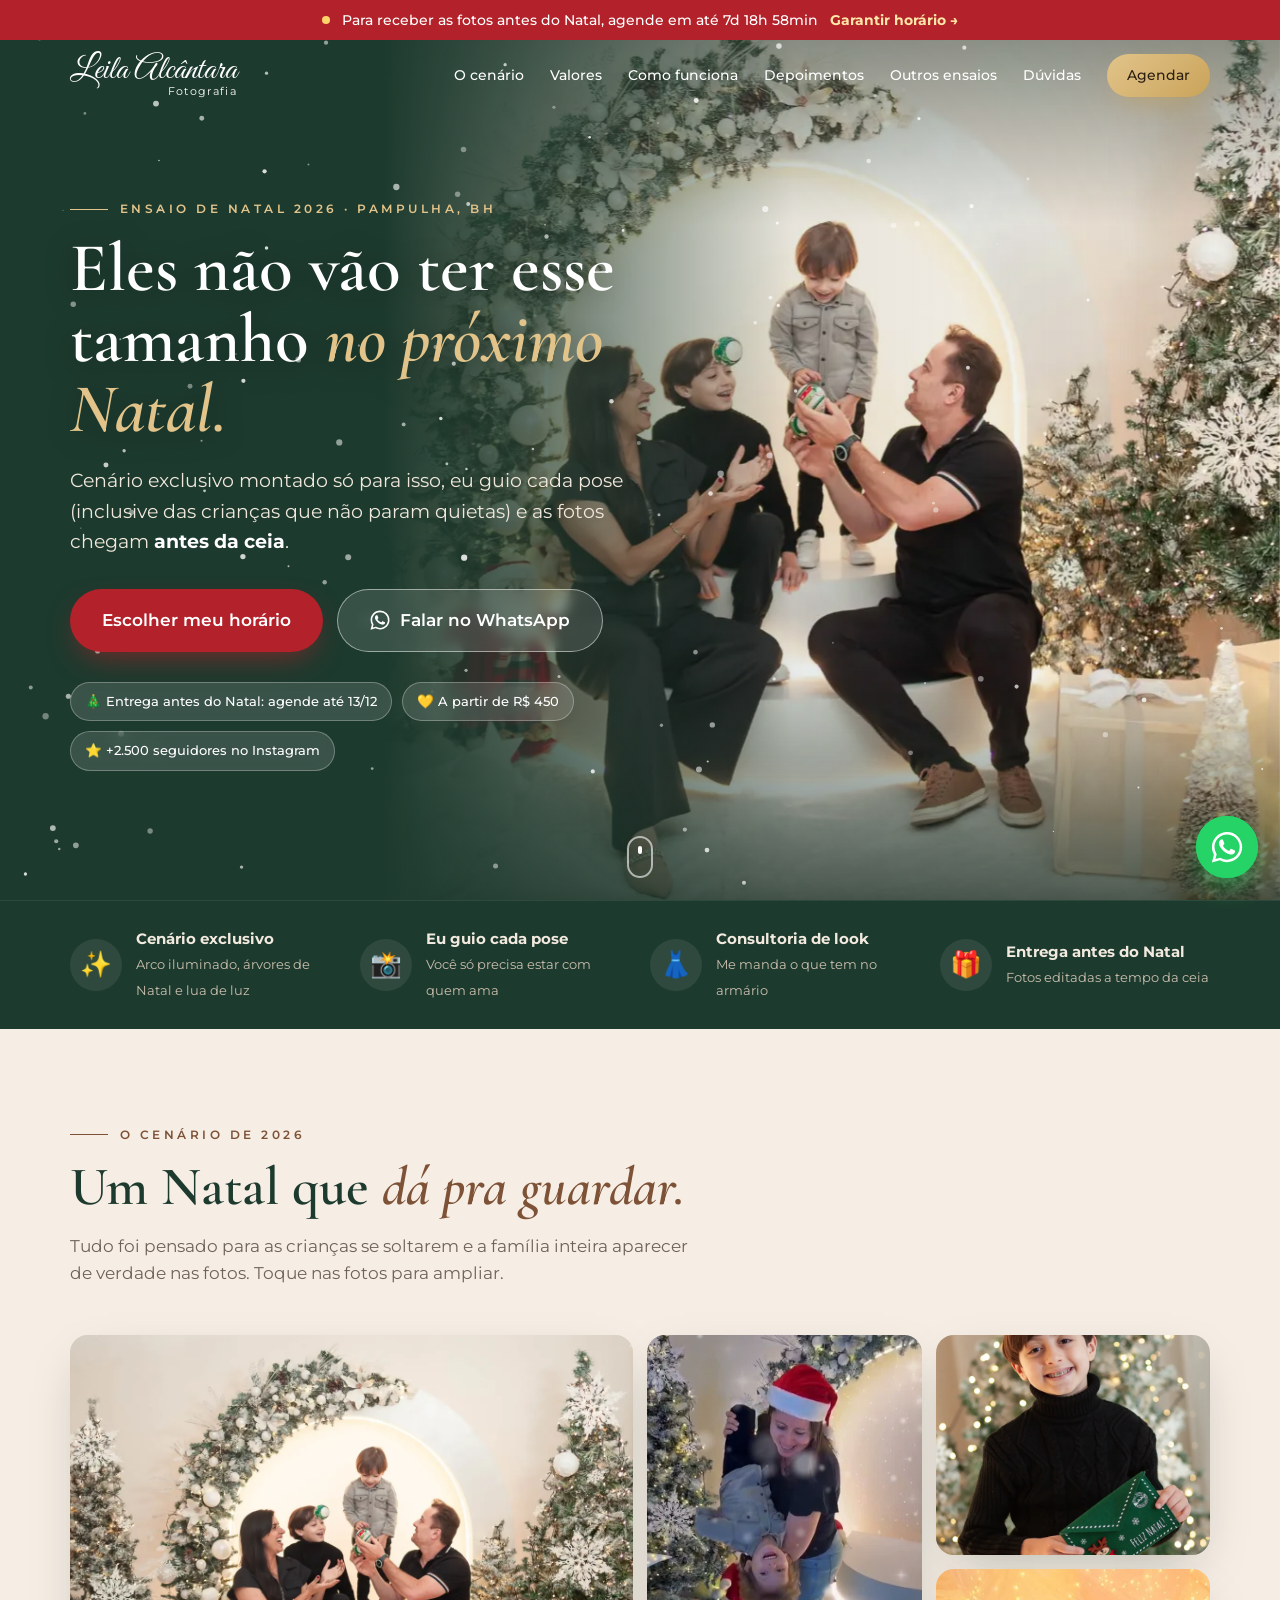
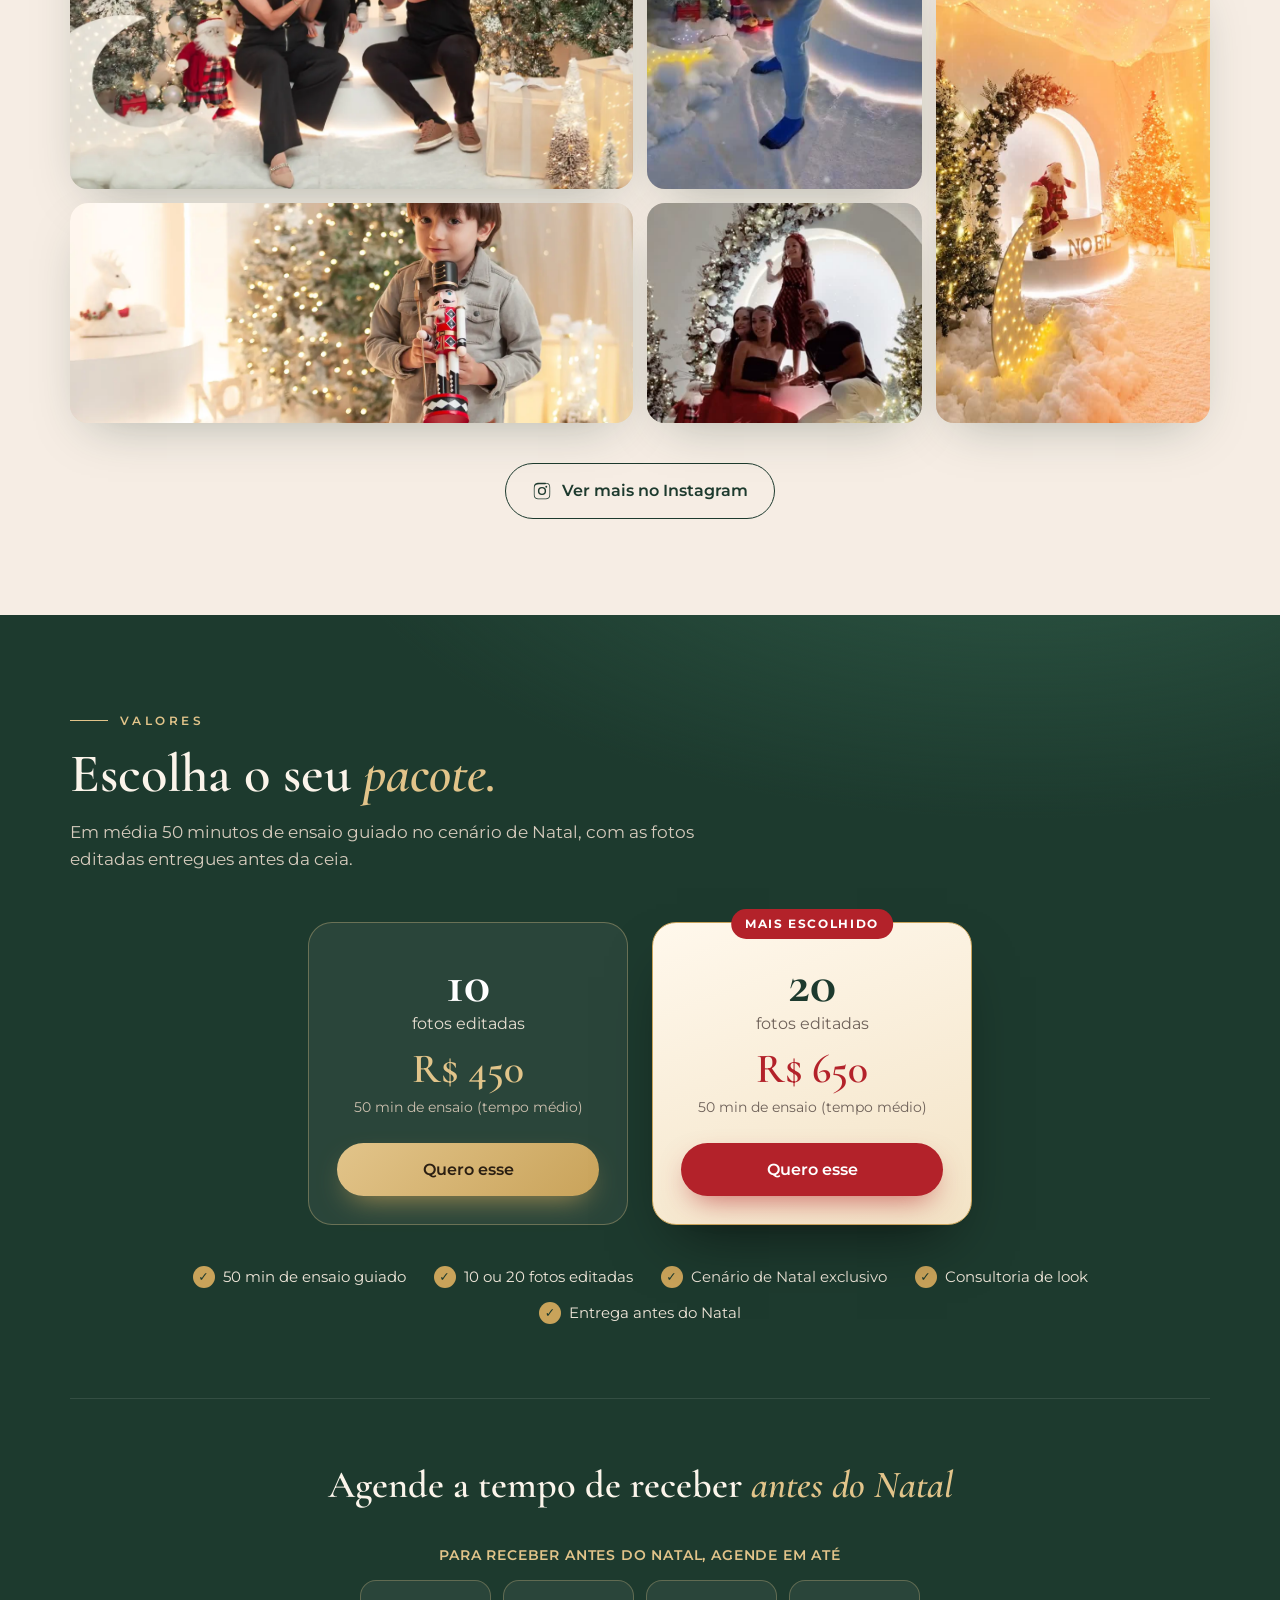
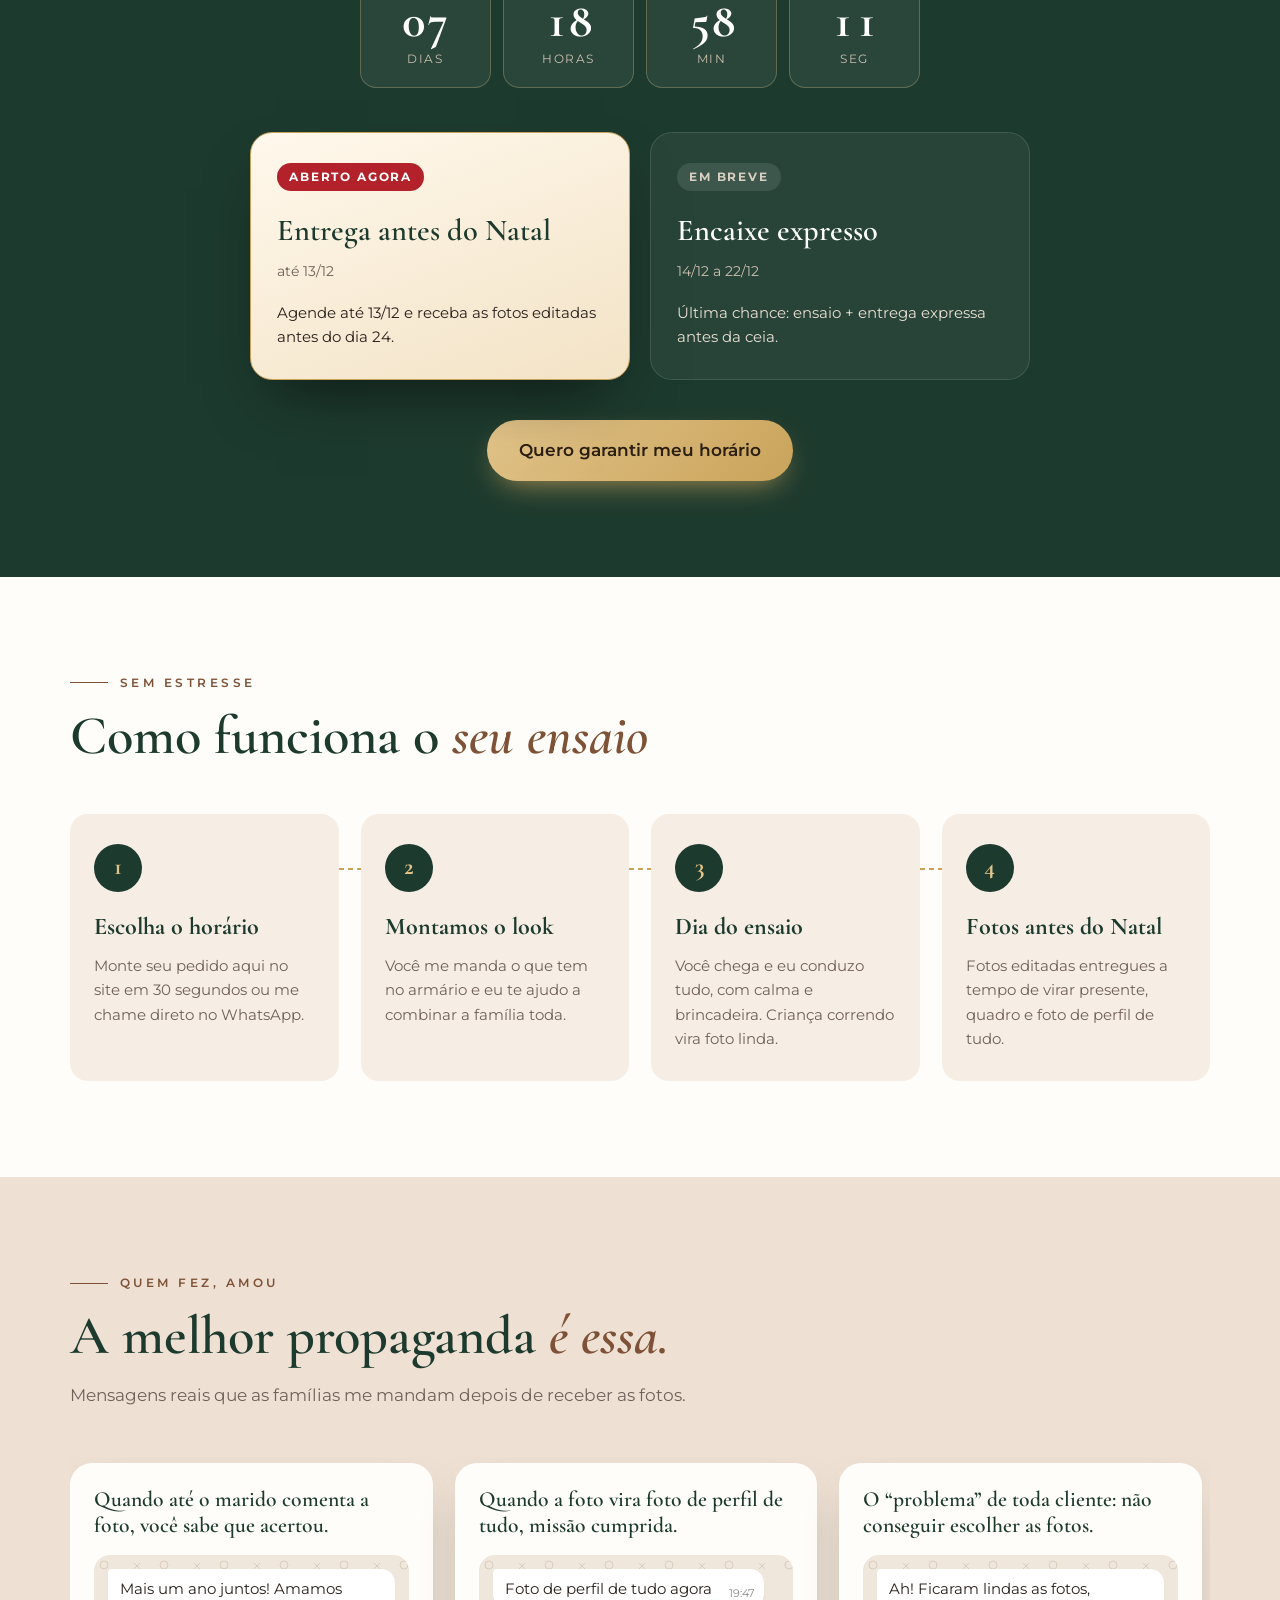
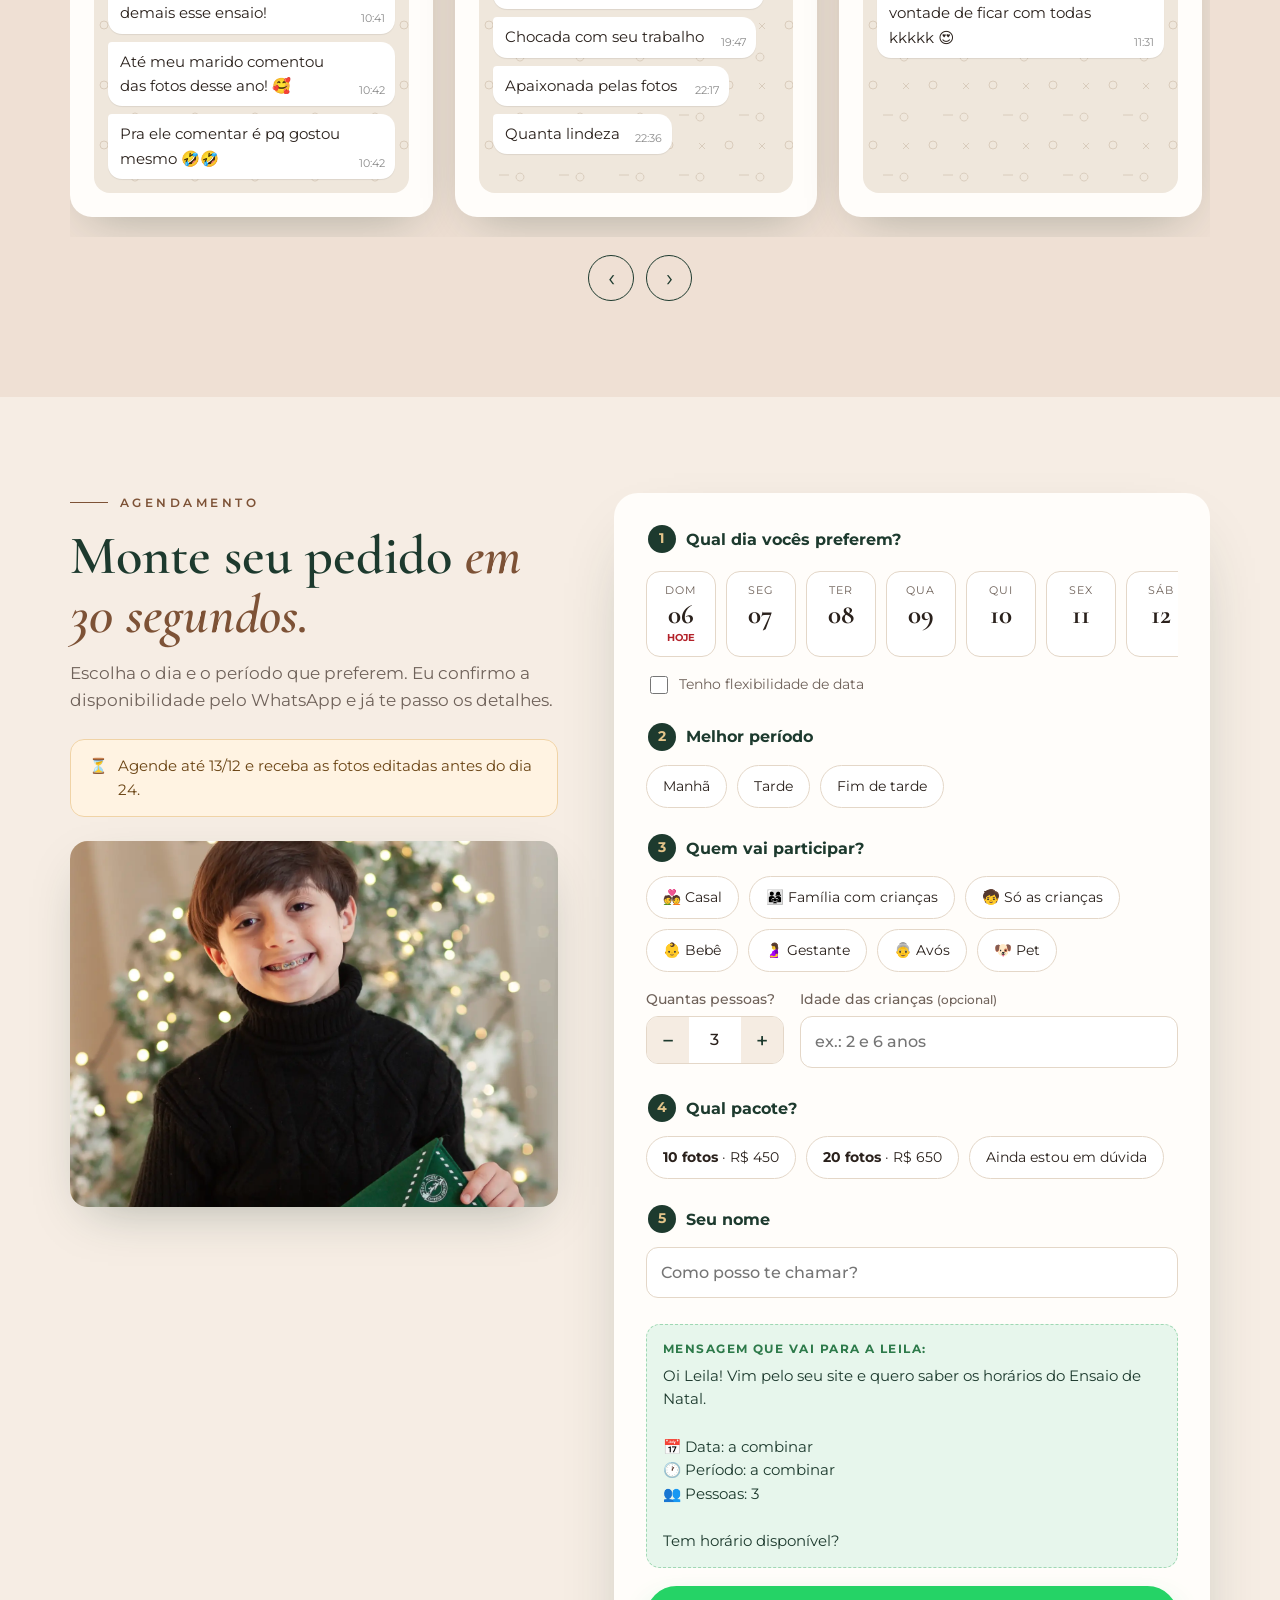
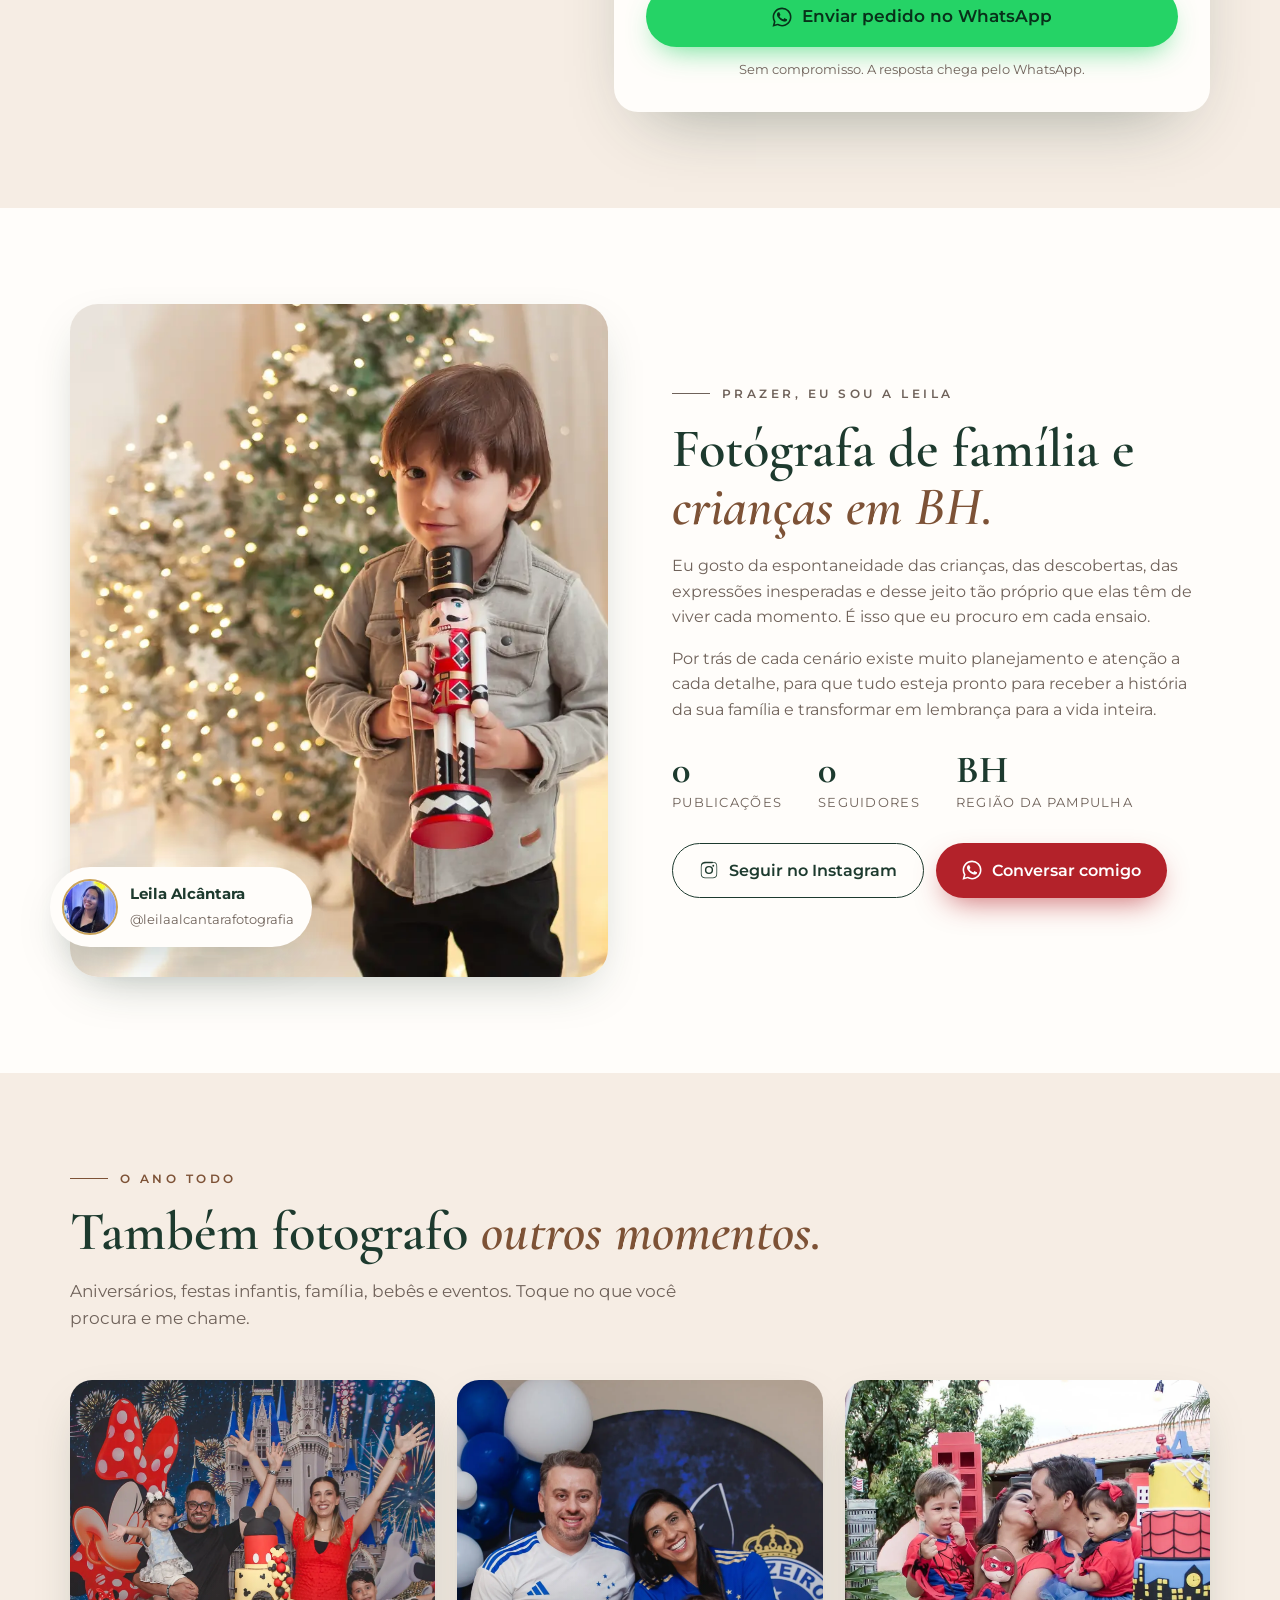
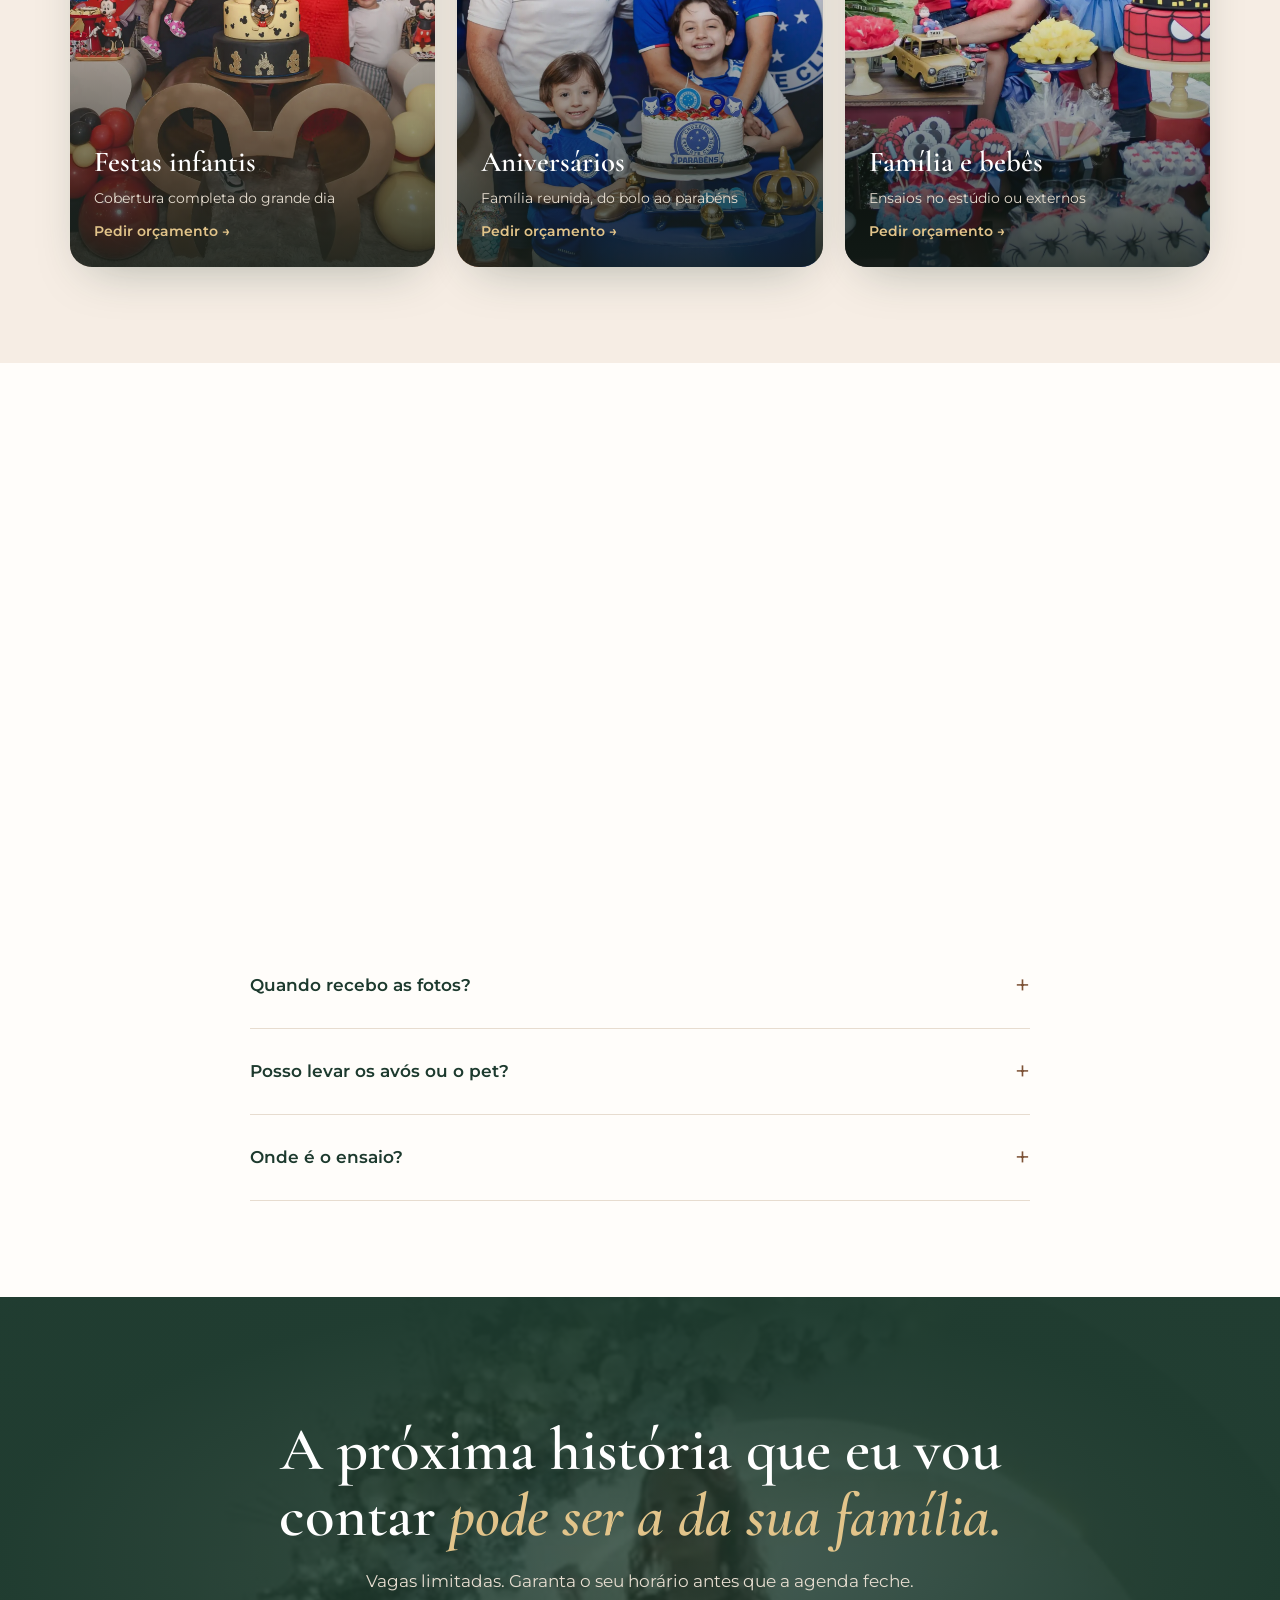
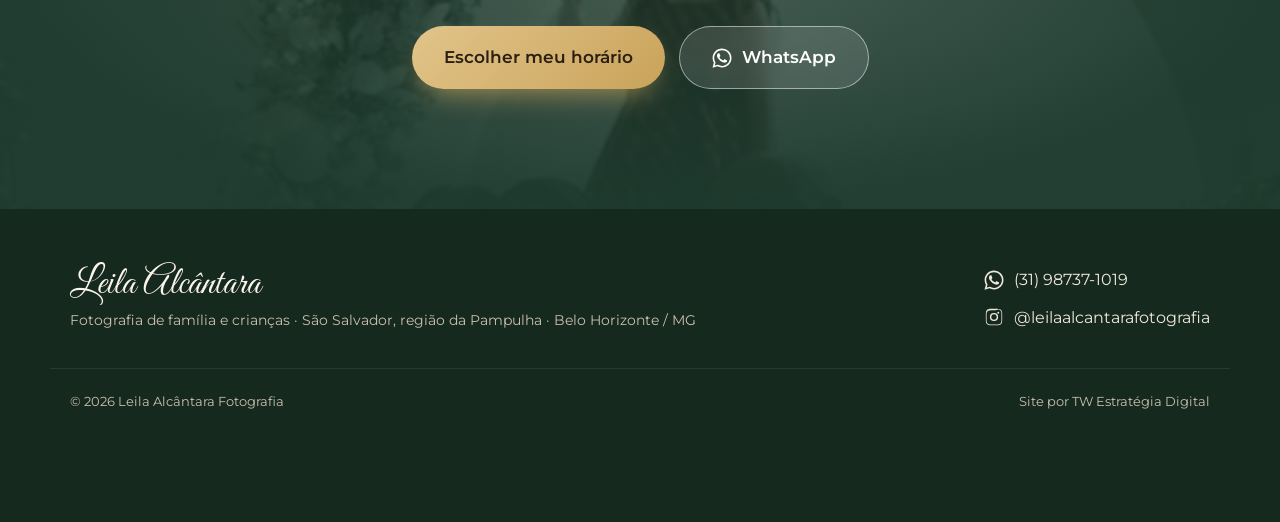
==== index.html @ 8fac8cce "Local: regiao da Pampulha no topo, FAQ, rodape e Sobre Co-Authored-By: Claude Opus 5.5 <noreply@anth" ====
<!doctype html>
<html lang="pt-BR">
<head>
<meta charset="utf-8">
<meta name="viewport" content="width=device-width, initial-scale=1, viewport-fit=cover">
<title>Ensaio de Natal 2026 em BH | Leila Alcântara Fotografia</title>
<meta name="description" content="Ensaio de Natal 2026 em Belo Horizonte com cenário exclusivo, poses guiadas e fotos entregues antes da ceia. Fotógrafa de família e crianças. Vagas limitadas — agende pelo WhatsApp.">
<meta name="theme-color" content="#1d3a2e">
<link rel="canonical" href="https://leilaalcantara.com.br/">
<link rel="icon" href="favicon.svg" type="image/svg+xml">

<meta property="og:type" content="website">
<meta property="og:locale" content="pt_BR">
<meta property="og:site_name" content="Leila Alcântara Fotografia">
<meta property="og:title" content="Ensaio de Natal 2026 em BH | Leila Alcântara Fotografia">
<meta property="og:description" content="Eles não vão ter esse tamanho no próximo Natal. Cenário exclusivo e fotos entregues antes da ceia. Vagas limitadas.">
<meta property="og:url" content="https://leilaalcantara.com.br/">
<meta property="og:image" content="https://leilaalcantara.com.br/img/og-natal-2026.jpg">
<meta property="og:image:width" content="1080">
<meta property="og:image:height" content="1350">
<meta name="twitter:card" content="summary_large_image">

<link rel="preconnect" href="https://fonts.googleapis.com">
<link rel="preconnect" href="https://fonts.gstatic.com" crossorigin>
<link href="https://fonts.googleapis.com/css2?family=Cormorant+Garamond:ital,wght@0,500;0,600;0,700;1,500;1,600&family=Great+Vibes&family=Montserrat:wght@400;500;600;700&display=swap" rel="stylesheet">
<link rel="preload" as="image" href="img/ig/natal-familia-arco.webp">
<link rel="stylesheet" href="css/style.css">

<script type="application/ld+json">
{
  "@context": "https://schema.org",
  "@type": "ProfessionalService",
  "name": "Leila Alcântara Fotografia",
  "description": "Fotógrafa de família e crianças em Belo Horizonte. Ensaio de Natal 2026.",
  "url": "https://leilaalcantara.com.br/",
  "image": "https://leilaalcantara.com.br/img/og-natal-2026.jpg",
  "telephone": "+55 31 98737-1019",
  "address": {"@type": "PostalAddress", "addressLocality": "Belo Horizonte", "addressRegion": "MG", "addressCountry": "BR"},
  "sameAs": ["https://www.instagram.com/leilaalcantarafotografia/"]
}
</script>
</head>
<body>

<!-- Barra de urgência (preenchida pelo JS conforme o prazo atual) -->
<div class="topbar" id="topbar">
  <span class="topbar__dot"></span>
  <span id="topbar-text">Ensaio de Natal 2026 · agenda aberta</span>
  <a href="#agendar" class="topbar__link">Garantir horário →</a>
</div>

<header class="header" id="header">
  <div class="container header__inner">
    <a href="#inicio" class="brand" aria-label="Leila Alcântara Fotografia — início">
      <span class="brand__script">Leila Alcântara</span>
      <span class="brand__sub">Fotografia</span>
    </a>
    <nav class="nav" id="nav" aria-label="Menu principal">
      <a href="#cenario">O cenário</a>
      <a href="#valores">Valores</a>
      <a href="#como-funciona">Como funciona</a>
      <a href="#depoimentos">Depoimentos</a>
      <a href="#outros-ensaios">Outros ensaios</a>
      <a href="#duvidas">Dúvidas</a>
      <a href="#agendar" class="btn btn--gold btn--sm nav__cta">Agendar</a>
    </nav>
    <button class="burger" id="burger" aria-label="Abrir menu" aria-expanded="false" aria-controls="nav"><span></span><span></span><span></span></button>
  </div>
</header>

<main>

<!-- ================= HERO ================= -->
<section class="hero" id="inicio">
  <div class="hero__bg" style="background-image:url('img/ig/natal-familia-arco.webp')"></div>
  <div class="hero__shade"></div>
  <canvas class="snow" id="snow" aria-hidden="true"></canvas>
  <div class="container hero__content">
    <p class="eyebrow eyebrow--light"><span class="line"></span>Ensaio de Natal 2026 · Pampulha, BH</p>
    <h1 class="hero__title">Eles não vão ter esse tamanho <em>no próximo Natal.</em></h1>
    <p class="hero__lead">Cenário exclusivo montado só para isso, eu guio cada pose (inclusive das crianças que não param quietas) e as fotos chegam <strong>antes da ceia</strong>.</p>
    <div class="hero__ctas">
      <a href="#agendar" class="btn btn--red btn--lg">Escolher meu horário</a>
      <a href="#" class="btn btn--ghost btn--lg js-wa" data-origem="hero">
        <svg class="ico" viewBox="0 0 24 24" aria-hidden="true"><use href="#i-wa"/></svg> Falar no WhatsApp
      </a>
    </div>
    <div class="hero__chips">
      <span class="chip chip--glass" id="chip-lote">🎄 Entrega antes do Natal: agende até 13/12</span>
      <span class="chip chip--glass" id="chip-vagas" hidden></span>
      <span class="chip chip--glass">⭐ +2.500 seguidores no Instagram</span>
    </div>
  </div>
  <a href="#cenario" class="hero__scroll" aria-label="Rolar para baixo"><span></span></a>
</section>

<!-- ================= BENEFÍCIOS ================= -->
<section class="perks">
  <div class="container perks__grid">
    <div class="perk"><span class="perk__ico">✨</span><div><strong>Cenário exclusivo</strong><small>Arco iluminado, árvores de Natal e lua de luz</small></div></div>
    <div class="perk"><span class="perk__ico">📸</span><div><strong>Eu guio cada pose</strong><small>Você só precisa estar com quem ama</small></div></div>
    <div class="perk"><span class="perk__ico">👗</span><div><strong>Consultoria de look</strong><small>Me manda o que tem no armário</small></div></div>
    <div class="perk"><span class="perk__ico">🎁</span><div><strong>Entrega antes do Natal</strong><small>Fotos editadas a tempo da ceia</small></div></div>
  </div>
</section>

<!-- ================= CENÁRIO / GALERIA ================= -->
<section class="section section--cream" id="cenario">
  <div class="container">
    <div class="section__head">
      <p class="eyebrow"><span class="line"></span>O cenário de 2026</p>
      <h2 class="title">Um Natal que <em>dá pra guardar.</em></h2>
      <p class="lead">Tudo foi pensado para as crianças se soltarem e a família inteira aparecer de verdade nas fotos. Toque nas fotos para ampliar.</p>
    </div>

    <div class="gallery" id="gallery">
      <figure class="g g--big" data-full="img/ig/natal-familia-arco.webp"><img src="img/ig/natal-familia-arco.webp" alt="Família no cenário de Natal com arco iluminado" loading="lazy"><figcaption>Família no arco iluminado</figcaption></figure>
      <figure class="g g--tall" data-full="img/ig/reel-natal-crianca.jpg"><img src="img/ig/reel-natal-crianca.jpg" alt="Mãe brincando com o filho no cenário de Natal" loading="lazy"><figcaption>Bastidor: brincadeira vira foto</figcaption></figure>
      <figure class="g" data-full="img/ig/natal-menino-carta.webp"><img src="img/ig/natal-menino-carta.webp" alt="Menino sorrindo com carta de Natal" loading="lazy"><figcaption>Carta para o Papai Noel</figcaption></figure>
      <figure class="g g--tall" data-full="img/ig/reel-cenario.jpg"><img src="img/ig/reel-cenario.jpg" alt="Cenário de Natal com lua iluminada e Papai Noel" loading="lazy"><figcaption>O cenário pronto pra você</figcaption></figure>
      <figure class="g g--wide" data-full="img/ig/natal-menino-quebra-nozes.webp"><img src="img/ig/natal-menino-quebra-nozes.webp" alt="Menino com quebra-nozes em frente à árvore de Natal" loading="lazy"><figcaption>Detalhes que encantam</figcaption></figure>
      <figure class="g" data-full="img/ig/reel-bastidores.jpg"><img src="img/ig/reel-bastidores.jpg" alt="Família posando no arco de Natal" loading="lazy"><figcaption>Família toda junta</figcaption></figure>
    </div>

    <div class="center mt">
      <a href="#" class="btn btn--outline js-ig">
        <svg class="ico" viewBox="0 0 24 24" aria-hidden="true"><use href="#i-ig"/></svg> Ver mais no Instagram
      </a>
    </div>
  </div>
</section>

<!-- ================= LOTES / VALORES ================= -->
<section class="section section--green" id="valores">
  <div class="container">
    <div class="section__head section__head--light">
      <p class="eyebrow eyebrow--light"><span class="line"></span>Valores</p>
      <h2 class="title">Escolha o seu <em>pacote.</em></h2>
      <p class="lead" id="valores-lead">Ensaio guiado no cenário de Natal, com as fotos editadas entregues antes da ceia.</p>
    </div>

    <div class="pacotes" id="pacotes"><!-- gerado pelo JS --></div>

    <ul class="inclui" id="inclui"><!-- gerado pelo JS --></ul>

    <div class="prazos">
      <h3 class="prazos__title">Agende a tempo de receber <em>antes do Natal</em></h3>
    <div class="countdown" id="countdown" aria-live="polite">
      <p class="countdown__label" id="countdown-label">Para receber antes do Natal, agende em até</p>
      <div class="countdown__grid">
        <div><b id="cd-d">00</b><span>dias</span></div>
        <div><b id="cd-h">00</b><span>horas</span></div>
        <div><b id="cd-m">00</b><span>min</span></div>
        <div><b id="cd-s">00</b><span>seg</span></div>
      </div>
    </div>

    <div class="lotes" id="lotes"><!-- gerado pelo JS --></div>
    </div>

    <div class="center mt">
      <a href="#agendar" class="btn btn--gold btn--lg">Quero garantir meu horário</a>
    </div>
  </div>
</section>

<!-- ================= COMO FUNCIONA ================= -->
<section class="section" id="como-funciona">
  <div class="container">
    <div class="section__head">
      <p class="eyebrow"><span class="line"></span>Sem estresse</p>
      <h2 class="title">Como funciona o <em>seu ensaio</em></h2>
    </div>
    <ol class="steps">
      <li class="step"><span class="step__n">1</span><h3>Escolha o horário</h3><p>Monte seu pedido aqui no site em 30 segundos ou me chame direto no WhatsApp.</p></li>
      <li class="step"><span class="step__n">2</span><h3>Montamos o look</h3><p>Você me manda o que tem no armário e eu te ajudo a combinar a família toda.</p></li>
      <li class="step"><span class="step__n">3</span><h3>Dia do ensaio</h3><p>Você chega e eu conduzo tudo, com calma e brincadeira. Criança correndo vira foto linda.</p></li>
      <li class="step"><span class="step__n">4</span><h3>Fotos antes do Natal</h3><p>Fotos editadas entregues a tempo de virar presente, quadro e foto de perfil de tudo.</p></li>
    </ol>
  </div>
</section>

<!-- ================= DEPOIMENTOS ================= -->
<section class="section section--blush" id="depoimentos">
  <div class="container">
    <div class="section__head">
      <p class="eyebrow"><span class="line"></span>Quem fez, amou</p>
      <h2 class="title">A melhor propaganda <em>é essa.</em></h2>
      <p class="lead">Mensagens reais que as famílias me mandam depois de receber as fotos.</p>
    </div>

    <div class="reviews" id="reviews">
      <article class="review">
        <p class="review__hook">Quando até o marido comenta a foto, você sabe que acertou.</p>
        <div class="chat">
          <p class="bubble">Mais um ano juntos! Amamos demais esse ensaio!<time>10:41</time></p>
          <p class="bubble">Até meu marido comentou das fotos desse ano! 🥰<time>10:42</time></p>
          <p class="bubble">Pra ele comentar é pq gostou mesmo 🤣🤣<time>10:42</time></p>
        </div>
      </article>
      <article class="review">
        <p class="review__hook">Quando a foto vira foto de perfil de tudo, missão cumprida.</p>
        <div class="chat">
          <p class="bubble">Foto de perfil de tudo agora<time>19:47</time></p>
          <p class="bubble">Chocada com seu trabalho<time>19:47</time></p>
          <p class="bubble">Apaixonada pelas fotos<time>22:17</time></p>
          <p class="bubble">Quanta lindeza<time>22:36</time></p>
        </div>
      </article>
      <article class="review">
        <p class="review__hook">O “problema” de toda cliente: não conseguir escolher as fotos.</p>
        <div class="chat">
          <p class="bubble">Ah! Ficaram lindas as fotos, vontade de ficar com todas kkkkk 😍<time>11:31</time></p>
        </div>
      </article>
      <article class="review">
        <p class="review__hook">Quando a cliente indica antes mesmo de você pedir.</p>
        <div class="chat">
          <p class="bubble">Obrigada! Amei demais.<time>07:27</time></p>
          <p class="bubble">Acabei de mostrar as fotos para minhas amigas. Ficaram doidas<time>18:55</time></p>
          <p class="bubble">Já mandei seu contato<time>18:56</time></p>
        </div>
      </article>
      <article class="review">
        <p class="review__hook">Ensaio não é só foto bonita. É como a sua família se sente durante ele.</p>
        <div class="chat">
          <p class="bubble">Amamos demais te conhecer! Sua energia, a forma como conduz a sessão… o cuidado que teve com a Malu! Esse foi só o começo, nos veremos muitas vezes ainda!! 💛<time>23:24</time></p>
        </div>
      </article>
    </div>
    <div class="reviews__nav">
      <button class="round" data-dir="-1" aria-label="Depoimento anterior">‹</button>
      <button class="round" data-dir="1" aria-label="Próximo depoimento">›</button>
    </div>
  </div>
</section>

<!-- ================= AGENDAMENTO ================= -->
<section class="section section--cream" id="agendar">
  <div class="container booking">
    <div class="booking__intro">
      <p class="eyebrow"><span class="line"></span>Agendamento</p>
      <h2 class="title">Monte seu pedido <em>em 30 segundos.</em></h2>
      <p class="lead">Escolha o dia e o período que preferem. Eu confirmo a disponibilidade pelo WhatsApp e já te passo os detalhes.</p>
      <div class="booking__alert" id="booking-alert">⏳ <span>Para receber antes do dia 24, quanto antes agendar, melhor.</span></div>
      <img class="booking__photo" src="img/ig/natal-menino-carta.webp" alt="" loading="lazy">
    </div>

    <form class="card form" id="booking-form" novalidate>
      <fieldset>
        <legend><span class="num">1</span> Qual dia vocês preferem?</legend>
        <div class="dates" id="dates" role="radiogroup" aria-label="Datas disponíveis"></div>
        <label class="check"><input type="checkbox" id="flex-date"> Tenho flexibilidade de data</label>
      </fieldset>

      <fieldset>
        <legend><span class="num">2</span> Melhor período</legend>
        <div class="pills" id="periodos" role="radiogroup" aria-label="Período"></div>
      </fieldset>

      <fieldset>
        <legend><span class="num">3</span> Quem vai participar?</legend>
        <div class="pills pills--multi" id="quem">
          <button type="button" class="pill" data-v="Casal">💑 Casal</button>
          <button type="button" class="pill" data-v="Família com crianças">👨‍👩‍👧 Família com crianças</button>
          <button type="button" class="pill" data-v="Só as crianças">🧒 Só as crianças</button>
          <button type="button" class="pill" data-v="Bebê">👶 Bebê</button>
          <button type="button" class="pill" data-v="Gestante">🤰 Gestante</button>
          <button type="button" class="pill" data-v="Avós">👵 Avós</button>
          <button type="button" class="pill" data-v="Pet">🐶 Pet</button>
        </div>
        <div class="row">
          <label class="field"><span>Quantas pessoas?</span>
            <div class="stepper"><button type="button" data-step="-1" aria-label="Menos">−</button><input id="pessoas" type="number" value="3" min="1" max="20" inputmode="numeric"><button type="button" data-step="1" aria-label="Mais">+</button></div>
          </label>
          <label class="field"><span>Idade das crianças <small>(opcional)</small></span><input id="idades" type="text" placeholder="ex.: 2 e 6 anos" maxlength="60"></label>
        </div>
      </fieldset>

      <fieldset>
        <legend><span class="num">4</span> Qual pacote?</legend>
        <div class="pills pills--pkg" id="pacote-escolha" role="radiogroup" aria-label="Pacote"></div>
      </fieldset>

      <fieldset>
        <legend><span class="num">5</span> Seu nome</legend>
        <label class="field"><input id="nome" type="text" placeholder="Como posso te chamar?" maxlength="60" autocomplete="given-name"></label>
      </fieldset>

      <div class="preview">
        <p class="preview__label">Mensagem que vai para a Leila:</p>
        <p class="preview__msg" id="preview-msg"></p>
      </div>

      <button type="submit" class="btn btn--wa btn--lg btn--block">
        <svg class="ico" viewBox="0 0 24 24" aria-hidden="true"><use href="#i-wa"/></svg> Enviar pedido no WhatsApp
      </button>
      <p class="form__note">Sem compromisso. A resposta chega pelo WhatsApp.</p>
    </form>
  </div>
</section>

<!-- ================= SOBRE ================= -->
<section class="section" id="sobre">
  <div class="container about">
    <div class="about__media">
      <img src="img/ig/natal-menino-quebra-nozes.webp" alt="Ensaio de Natal por Leila Alcântara" loading="lazy" class="about__photo">
      <div class="about__badge">
        <img src="img/ig/leila-perfil.jpg" alt="Leila Alcântara" width="64" height="64">
        <div><strong>Leila Alcântara</strong><span>@leilaalcantarafotografia</span></div>
      </div>
    </div>
    <div class="about__text">
      <p class="eyebrow"><span class="line"></span>Prazer, eu sou a Leila</p>
      <h2 class="title">Fotógrafa de família e <em>crianças em BH.</em></h2>
      <p>Eu gosto da espontaneidade das crianças, das descobertas, das expressões inesperadas e desse jeito tão próprio que elas têm de viver cada momento. É isso que eu procuro em cada ensaio.</p>
      <p>Por trás de cada cenário existe muito planejamento e atenção a cada detalhe, para que tudo esteja pronto para receber a história da sua família e transformar em lembrança para a vida inteira.</p>
      <div class="stats">
        <div><b data-count="1592">0</b><span>publicações</span></div>
        <div><b data-count="2526">0</b><span>seguidores</span></div>
        <div><b>BH</b><span>Região da Pampulha</span></div>
      </div>
      <div class="about__ctas">
        <a href="#" class="btn btn--outline js-ig"><svg class="ico" viewBox="0 0 24 24" aria-hidden="true"><use href="#i-ig"/></svg> Seguir no Instagram</a>
        <a href="#" class="btn btn--red js-wa" data-origem="sobre"><svg class="ico" viewBox="0 0 24 24" aria-hidden="true"><use href="#i-wa"/></svg> Conversar comigo</a>
      </div>
    </div>
  </div>
</section>

<!-- ================= OUTROS ENSAIOS ================= -->
<section class="section section--cream" id="outros-ensaios">
  <div class="container">
    <div class="section__head">
      <p class="eyebrow"><span class="line"></span>O ano todo</p>
      <h2 class="title">Também fotografo <em>outros momentos.</em></h2>
      <p class="lead">Aniversários, festas infantis, família, bebês e eventos. Toque no que você procura e me chame.</p>
    </div>
    <div class="services">
      <a href="#" class="service js-wa" data-msg="Oi Leila! Vim pelo seu site e quero saber sobre cobertura de festa infantil." data-origem="servico-festa">
        <img src="img/ig/post-set-22.webp" alt="Cobertura de festa infantil" loading="lazy">
        <span class="service__body"><strong>Festas infantis</strong><small>Cobertura completa do grande dia</small><em>Pedir orçamento →</em></span>
      </a>
      <a href="#" class="service js-wa" data-msg="Oi Leila! Vim pelo seu site e quero saber sobre cobertura de aniversário." data-origem="servico-aniversario">
        <img src="img/ig/post-out-01.webp" alt="Cobertura de aniversário em família" loading="lazy">
        <span class="service__body"><strong>Aniversários</strong><small>Família reunida, do bolo ao parabéns</small><em>Pedir orçamento →</em></span>
      </a>
      <a href="#" class="service js-wa" data-msg="Oi Leila! Vim pelo seu site e quero saber sobre ensaio de família / bebê." data-origem="servico-familia">
        <img src="img/ig/post-out-06.webp" alt="Ensaio de família" loading="lazy">
        <span class="service__body"><strong>Família e bebês</strong><small>Ensaios no estúdio ou externos</small><em>Pedir orçamento →</em></span>
      </a>
    </div>
  </div>
</section>

<!-- ================= FAQ ================= -->
<section class="section" id="duvidas">
  <div class="container faq-wrap">
    <div class="section__head">
      <p class="eyebrow"><span class="line"></span>Dúvidas</p>
      <h2 class="title">Antes de você <em>perguntar…</em></h2>
    </div>
    <div class="faq">
      <details><summary>Meu filho não para quieto. Vai dar certo?</summary><p>Ótimo! As melhores fotos são as que ninguém posou. Eu conduzo o ensaio com brincadeira e no tempo da criança, e é justamente dessa bagunça que saem as fotos mais lindas.</p></details>
      <details><summary>Não tenho roupa para o ensaio.</summary><p>Eu te ajudo a montar o look. É só me mandar pelo WhatsApp foto do que vocês têm no armário que a gente combina a família toda.</p></details>
      <details><summary>Não gosto de tirar foto.</summary><p>Eu guio cada pose, do começo ao fim. Você só precisa estar com quem ama, o resto é comigo.</p></details>
      <details><summary>Está caro?</summary><p id="faq-preco">É a foto que você vai olhar por 20 anos, em todos os Natais. Me chama no WhatsApp que eu te passo os valores e as formas de pagamento.</p></details>
      <details><summary>Quando recebo as fotos?</summary><p>Antes do Natal. Quem agenda até 13/12 recebe as fotos editadas antes do dia 24. De 14 a 22/12 tem o encaixe expresso, com entrega rápida para dar tempo da ceia.</p></details>
      <details><summary>Posso levar os avós ou o pet?</summary><p>Pode sim! Me conta no pedido quem vai participar para eu preparar o cenário e o tempo de ensaio certinho.</p></details>
      <details><summary>Onde é o ensaio?</summary><p>No estúdio no bairro <strong>São Salvador</strong>, região da <strong>Pampulha</strong> em Belo Horizonte, com o cenário de Natal montado exclusivamente para os ensaios. Te passo o endereço completo pelo WhatsApp ao confirmar o horário.</p></details>
    </div>
  </div>
</section>

<!-- ================= CTA FINAL ================= -->
<section class="final">
  <div class="final__bg" style="background-image:url('img/ig/reel-bastidores.jpg')"></div>
  <div class="container final__inner">
    <h2 class="final__title">A próxima história que eu vou contar <em>pode ser a da sua família.</em></h2>
    <p class="final__sub" id="final-sub">Vagas limitadas. Garanta o seu horário antes que a agenda feche.</p>
    <div class="hero__ctas center">
      <a href="#agendar" class="btn btn--gold btn--lg">Escolher meu horário</a>
      <a href="#" class="btn btn--ghost btn--lg js-wa" data-origem="final"><svg class="ico" viewBox="0 0 24 24" aria-hidden="true"><use href="#i-wa"/></svg> WhatsApp</a>
    </div>
  </div>
</section>

</main>

<footer class="footer">
  <div class="container footer__inner">
    <div>
      <span class="brand__script brand__script--light">Leila Alcântara</span>
      <p class="footer__muted">Fotografia de família e crianças · São Salvador, região da Pampulha · Belo Horizonte / MG</p>
    </div>
    <div class="footer__links">
      <a href="#" class="js-wa" data-origem="rodape"><svg class="ico" viewBox="0 0 24 24" aria-hidden="true"><use href="#i-wa"/></svg> (31) 98737-1019</a>
      <a href="#" class="js-ig"><svg class="ico" viewBox="0 0 24 24" aria-hidden="true"><use href="#i-ig"/></svg> @leilaalcantarafotografia</a>
    </div>
  </div>
  <div class="container footer__bottom">
    <span>© <span id="year">2026</span> Leila Alcântara Fotografia</span>
    <a href="https://www.twestrategiadigital.com.br" target="_blank" rel="noopener">Site por TW Estratégia Digital</a>
  </div>
</footer>

<!-- WhatsApp flutuante -->
<div class="fab">
  <div class="fab__bubble" id="fab-bubble" hidden>
    <button class="fab__close" id="fab-close" aria-label="Fechar">×</button>
    <img src="img/ig/leila-perfil.jpg" alt="" width="36" height="36">
    <p><strong>Leila</strong><span id="fab-text">Oi! Ainda dá tempo para o Natal 🎄 Quer ver os horários?</span></p>
  </div>
  <a href="#" class="fab__btn js-wa" data-origem="flutuante" aria-label="Falar com a Leila no WhatsApp">
    <svg viewBox="0 0 24 24" aria-hidden="true"><use href="#i-wa"/></svg>
  </a>
</div>

<!-- Barra fixa no celular -->
<div class="mbar" id="mbar">
  <a href="#agendar" class="btn btn--gold">Agendar ensaio</a>
  <a href="#" class="btn btn--wa js-wa" data-origem="barra-mobile"><svg class="ico" viewBox="0 0 24 24" aria-hidden="true"><use href="#i-wa"/></svg> WhatsApp</a>
</div>

<!-- Lightbox -->
<div class="lightbox" id="lightbox" hidden role="dialog" aria-modal="true" aria-label="Foto ampliada">
  <button class="lightbox__close" aria-label="Fechar">×</button>
  <button class="lightbox__nav lightbox__prev" aria-label="Anterior">‹</button>
  <img alt="">
  <button class="lightbox__nav lightbox__next" aria-label="Próxima">›</button>
  <div class="lightbox__cta"><a href="#agendar" class="btn btn--gold">Quero fotos assim</a></div>
</div>

<!-- Ícones -->
<svg width="0" height="0" style="position:absolute" aria-hidden="true">
  <symbol id="i-wa" viewBox="0 0 24 24"><path fill="currentColor" d="M17.47 14.38c-.3-.15-1.76-.87-2.03-.97-.27-.1-.47-.15-.67.15-.2.3-.77.97-.94 1.17-.17.2-.35.22-.65.07-.3-.15-1.26-.46-2.4-1.48-.89-.79-1.49-1.77-1.66-2.07-.17-.3-.02-.46.13-.61.14-.13.3-.35.45-.52.15-.17.2-.3.3-.5.1-.2.05-.37-.02-.52-.08-.15-.67-1.62-.92-2.22-.24-.58-.49-.5-.67-.51h-.57c-.2 0-.52.07-.8.37-.27.3-1.04 1.02-1.04 2.48 0 1.46 1.07 2.88 1.21 3.08.15.2 2.1 3.2 5.08 4.49.71.3 1.26.49 1.7.63.71.22 1.36.19 1.87.12.57-.09 1.76-.72 2.01-1.41.25-.7.25-1.29.17-1.41-.07-.13-.27-.2-.57-.35zM12.05 21.5h-.01a9.4 9.4 0 0 1-4.8-1.31l-.34-.2-3.57.93.95-3.48-.22-.36a9.42 9.42 0 0 1-1.44-5.01c0-5.2 4.23-9.44 9.44-9.44 2.52 0 4.89.98 6.67 2.77a9.37 9.37 0 0 1 2.76 6.68c0 5.2-4.24 9.43-9.44 9.43zm8.03-17.46A11.27 11.27 0 0 0 12.05.72C5.79.72.7 5.8.7 12.06c0 2 .52 3.95 1.52 5.67L.6 23.6l6.01-1.58a11.33 11.33 0 0 0 5.43 1.38h.01c6.25 0 11.34-5.09 11.34-11.34 0-3.03-1.18-5.88-3.32-8.02z"/></symbol>
  <symbol id="i-ig" viewBox="0 0 24 24"><path fill="currentColor" d="M12 2.2c3.2 0 3.58 0 4.85.07 1.17.05 1.8.25 2.23.41.56.22.96.48 1.38.9.42.42.68.82.9 1.38.16.42.36 1.06.41 2.23.06 1.27.07 1.65.07 4.85s0 3.58-.07 4.85c-.05 1.17-.25 1.8-.41 2.23-.22.56-.48.96-.9 1.38-.42.42-.82.68-1.38.9-.42.16-1.06.36-2.23.41-1.27.06-1.65.07-4.85.07s-3.58 0-4.85-.07c-1.17-.05-1.8-.25-2.23-.41a3.72 3.72 0 0 1-1.38-.9 3.72 3.72 0 0 1-.9-1.38c-.16-.42-.36-1.06-.41-2.23C2.2 15.58 2.2 15.2 2.2 12s0-3.58.07-4.85c.05-1.17.25-1.8.41-2.23.22-.56.48-.96.9-1.38.42-.42.82-.68 1.38-.9.42-.16 1.06-.36 2.23-.41C8.42 2.2 8.8 2.2 12 2.2zm0 1.8c-3.15 0-3.5 0-4.75.07-.98.04-1.5.2-1.86.34-.47.18-.8.4-1.15.75-.35.35-.57.68-.75 1.15-.14.35-.3.88-.34 1.86C3.1 8.5 3.1 8.85 3.1 12s0 3.5.06 4.75c.04.98.2 1.5.34 1.86.18.47.4.8.75 1.15.35.35.68.57 1.15.75.35.14.88.3 1.86.34 1.24.06 1.6.07 4.75.07s3.5 0 4.75-.07c.98-.04 1.5-.2 1.86-.34.47-.18.8-.4 1.15-.75.35-.35.57-.68.75-1.15.14-.35.3-.88.34-1.86.06-1.24.07-1.6.07-4.75s0-3.5-.07-4.75c-.04-.98-.2-1.5-.34-1.86a3.1 3.1 0 0 0-.75-1.15 3.1 3.1 0 0 0-1.15-.75c-.35-.14-.88-.3-1.86-.34C15.5 4 15.15 4 12 4zm0 3.07a4.93 4.93 0 1 1 0 9.86 4.93 4.93 0 0 1 0-9.86zm0 8.13a3.2 3.2 0 1 0 0-6.4 3.2 3.2 0 0 0 0 6.4zm6.28-8.33a1.15 1.15 0 1 1-2.3 0 1.15 1.15 0 0 1 2.3 0z"/></symbol>
</svg>

<script src="js/config.js"></script>
<script src="js/main.js"></script>
</body>
</html>
---- css/style.css ----
/* =========================================================
   Leila Alcântara Fotografia — Ensaio de Natal 2026
   ========================================================= */
:root{
  --green:#1d3a2e;
  --green-2:#26493a;
  --green-3:#2f5a47;
  --gold:#c9a35a;
  --gold-2:#e2c48a;
  --red:#b3222a;
  --red-2:#8f1a21;
  --brown:#7d5236;
  --cream:#f6ede4;
  --blush:#efe0d4;
  --ink:#2a211c;
  --muted:#6f625a;
  --white:#fffdfa;
  --wa:#25d366;
  --radius:18px;
  --shadow:0 18px 50px -20px rgba(29,58,46,.35);
  --serif:"Cormorant Garamond", Georgia, serif;
  --sans:"Montserrat", system-ui, -apple-system, "Segoe UI", sans-serif;
  --script:"Great Vibes", cursive;
  --topbar:40px;
}
*{box-sizing:border-box}
html{scroll-behavior:smooth;scroll-padding-top:110px;-webkit-text-size-adjust:100%}
body{margin:0;font-family:var(--sans);color:var(--ink);background:var(--white);line-height:1.6;font-size:16px;overflow-x:hidden}
img{max-width:100%;display:block}
a{color:inherit}
button{font:inherit;cursor:pointer}
[hidden]{display:none!important}
.container{width:100%;max-width:1180px;margin:0 auto;padding:0 20px}
.center{text-align:center}
.mt{margin-top:40px}
.ico{width:20px;height:20px;flex:none}

/* ---------- Tipografia ---------- */
.eyebrow{display:flex;align-items:center;gap:12px;font-size:.78rem;letter-spacing:.28em;text-transform:uppercase;color:var(--brown);font-weight:600;margin:0 0 14px}
.eyebrow .line{display:inline-block;width:38px;height:1px;background:currentColor}
.eyebrow--light{color:var(--gold-2)}
.title{font-family:var(--serif);font-weight:600;font-size:clamp(2.1rem,4.6vw,3.4rem);line-height:1.08;margin:0 0 16px;color:var(--green)}
.title em{font-style:italic;color:var(--brown)}
.lead{font-size:1.06rem;color:var(--muted);max-width:640px;margin:0}
.section{padding:96px 0}
.section--cream{background:var(--cream)}
.section--blush{background:var(--blush)}
.section--green{background:radial-gradient(1200px 600px at 80% -10%,var(--green-3),transparent 60%),var(--green);color:#f3eadf}
.section__head{margin-bottom:48px}
.section__head--light .title{color:#fbf4ea}
.section__head--light .title em{color:var(--gold-2)}
.section__head--light .lead{color:#d6cbbd}

/* ---------- Botões ---------- */
.btn{display:inline-flex;align-items:center;justify-content:center;gap:10px;border:0;border-radius:999px;padding:14px 26px;font-weight:600;font-size:.98rem;text-decoration:none;transition:transform .2s,box-shadow .2s,background .2s,color .2s;white-space:nowrap}
.btn:hover{transform:translateY(-2px)}
.btn--lg{padding:17px 32px;font-size:1.04rem}
.btn--sm{padding:10px 20px;font-size:.88rem}
.btn--block{width:100%}
.btn--red{background:var(--red);color:#fff;box-shadow:0 12px 30px -10px rgba(179,34,42,.7)}
.btn--red:hover{background:var(--red-2)}
.btn--gold{background:linear-gradient(135deg,var(--gold-2),var(--gold));color:#2b1f12;box-shadow:0 12px 30px -12px rgba(201,163,90,.9)}
.btn--ghost{background:rgba(255,255,255,.12);color:#fff;border:1px solid rgba(255,255,255,.5);backdrop-filter:blur(6px)}
.btn--ghost:hover{background:rgba(255,255,255,.22)}
.btn--outline{background:transparent;color:var(--green);border:1.5px solid var(--green)}
.btn--outline:hover{background:var(--green);color:#fff}
.btn--wa{background:var(--wa);color:#08311a;box-shadow:0 12px 30px -12px rgba(37,211,102,.8)}
.btn--wa:hover{background:#1ebe5a}

/* ---------- Barra de urgência ---------- */
.topbar{position:fixed;top:0;left:0;right:0;z-index:60;height:var(--topbar);display:flex;align-items:center;justify-content:center;gap:12px;background:var(--red);color:#fff;font-size:.86rem;font-weight:500;padding:0 14px;text-align:center}
.topbar__dot{width:8px;height:8px;border-radius:50%;background:#ffd36b;box-shadow:0 0 0 0 rgba(255,211,107,.8);animation:ping 1.6s infinite;flex:none}
.topbar__link{color:#ffe7a8;font-weight:700;text-decoration:none;white-space:nowrap}
@keyframes ping{0%{box-shadow:0 0 0 0 rgba(255,211,107,.8)}100%{box-shadow:0 0 0 10px rgba(255,211,107,0)}}

/* ---------- Header ---------- */
.header{position:fixed;top:var(--topbar);left:0;right:0;z-index:50;transition:background .3s,box-shadow .3s,padding .3s;padding:14px 0}
.header.is-solid{background:rgba(255,253,250,.94);backdrop-filter:blur(10px);box-shadow:0 6px 30px -18px rgba(0,0,0,.35);padding:8px 0}
.header__inner{display:flex;align-items:center;justify-content:space-between;gap:20px}
.brand{display:flex;flex-direction:column;align-items:flex-end;text-decoration:none;line-height:1;color:#fff;transition:color .3s}
.header.is-solid .brand{color:var(--brown)}
.brand__script{font-family:var(--script);font-size:2.1rem;line-height:1}
.brand__script--light{color:#fbf4ea;font-size:2.4rem}
.brand__sub{font-size:.7rem;letter-spacing:.12em;margin-top:-2px}
.nav{display:flex;align-items:center;gap:26px}
.nav a{text-decoration:none;color:#fff;font-size:.9rem;font-weight:500;transition:color .2s}
.header.is-solid .nav a{color:var(--ink)}
.nav a:not(.btn):hover{color:var(--gold-2)}
.header.is-solid .nav a:not(.btn):hover{color:var(--red)}
.nav .nav__cta,.header.is-solid .nav .nav__cta{color:#2b1f12}
.burger{display:none;background:none;border:0;width:44px;height:44px;padding:10px;flex-direction:column;justify-content:center;gap:6px}
.burger span{display:block;height:2px;background:#fff;border-radius:2px;transition:transform .3s,opacity .3s}
.header.is-solid .burger span{background:var(--green)}

/* ---------- Hero ---------- */
.hero{position:relative;min-height:100svh;display:flex;align-items:flex-end;color:#fff;overflow:hidden;padding:calc(var(--topbar) + 120px) 0 90px}
.hero__bg{position:absolute;inset:0;background-size:cover;background-position:center 30%;transform:scale(1.08);animation:kenburns 18s ease-out forwards}
@keyframes kenburns{to{transform:scale(1)}}
.hero__shade{position:absolute;inset:0;background:linear-gradient(180deg,rgba(18,36,28,.55) 0%,rgba(18,36,28,.15) 35%,rgba(18,36,28,.75) 72%,rgba(18,36,28,.95) 100%)}
.snow{position:absolute;inset:0;width:100%;height:100%;pointer-events:none}
.hero__content{position:relative;z-index:2}
.hero__title{font-family:var(--serif);font-weight:600;font-size:clamp(2.6rem,7vw,5.4rem);line-height:1.02;margin:0 0 20px;max-width:900px;text-shadow:0 4px 30px rgba(0,0,0,.35)}
.hero__title em{color:var(--gold-2);font-style:italic}
.hero__lead{font-size:clamp(1.02rem,1.6vw,1.2rem);max-width:620px;color:#f1e8dc;margin:0 0 32px}
.hero__lead strong{color:#fff}
.hero__ctas{display:flex;flex-wrap:wrap;gap:14px}
.hero__ctas.center{justify-content:center}
.hero__chips{display:flex;flex-wrap:wrap;gap:10px;margin-top:30px}
.chip{display:inline-flex;align-items:center;gap:6px;border-radius:999px;padding:8px 14px;font-size:.84rem;font-weight:500}
.chip--glass{background:rgba(255,255,255,.13);border:1px solid rgba(255,255,255,.28);backdrop-filter:blur(8px)}
.chip--hot{background:var(--red);border-color:var(--red)}
.hero__scroll{position:absolute;left:50%;bottom:22px;transform:translateX(-50%);width:26px;height:42px;border:2px solid rgba(255,255,255,.6);border-radius:14px;z-index:2}
.hero__scroll span{position:absolute;left:50%;top:8px;width:4px;height:8px;margin-left:-2px;border-radius:2px;background:#fff;animation:scroll 1.8s infinite}
@keyframes scroll{0%{opacity:0;transform:translateY(0)}40%{opacity:1}100%{opacity:0;transform:translateY(14px)}}
@media (min-width:641px){
  .hero{align-items:center}
  .hero__bg{left:30%;background-position:60% 35%}
  .hero__shade{background:linear-gradient(90deg,var(--green) 0%,var(--green) 30%,rgba(29,58,46,.75) 40%,rgba(29,58,46,.1) 62%,rgba(29,58,46,0) 100%),linear-gradient(180deg,rgba(18,36,28,.5) 0%,rgba(18,36,28,0) 25%,rgba(18,36,28,0) 75%,rgba(18,36,28,.7) 100%)}
  .hero__content>*{max-width:600px}
  .hero__title{font-size:clamp(2.8rem,5.4vw,4.6rem)}
}

/* ---------- Benefícios ---------- */
.perks{background:var(--green);color:#f3eadf;padding:26px 0;border-top:1px solid rgba(255,255,255,.08)}
.perks__grid{display:grid;grid-template-columns:repeat(4,1fr);gap:20px}
.perk{display:flex;align-items:center;gap:14px}
.perk__ico{font-size:1.6rem;width:52px;height:52px;border-radius:50%;display:grid;place-items:center;background:rgba(255,255,255,.08);flex:none}
.perk strong{display:block;font-size:.95rem}
.perk small{color:#cbbfae;font-size:.8rem}

/* ---------- Galeria ---------- */
.gallery{display:grid;grid-template-columns:repeat(4,1fr);grid-auto-rows:220px;grid-auto-flow:dense;gap:14px}
.g{position:relative;margin:0;border-radius:var(--radius);overflow:hidden;cursor:zoom-in;box-shadow:var(--shadow);background:#e6d9cc}
.g--wide{grid-column:span 2}
.g--big{grid-column:span 2;grid-row:span 2}
.g--tall{grid-row:span 2}
.g img{width:100%;height:100%;object-fit:cover;transition:transform .8s cubic-bezier(.2,.7,.2,1)}
.g:hover img{transform:scale(1.06)}
.g figcaption{position:absolute;left:0;right:0;bottom:0;padding:30px 16px 14px;color:#fff;font-size:.86rem;font-weight:500;background:linear-gradient(transparent,rgba(0,0,0,.6));opacity:0;transform:translateY(8px);transition:.35s}
.g:hover figcaption{opacity:1;transform:none}

/* ---------- Countdown ---------- */
.countdown{text-align:center;margin:0 auto 44px;max-width:560px}
.countdown__label{margin:0 0 14px;font-weight:600;letter-spacing:.06em;color:var(--gold-2);text-transform:uppercase;font-size:.86rem}
.countdown__grid{display:grid;grid-template-columns:repeat(4,1fr);gap:12px}
.countdown__grid div{background:rgba(255,255,255,.06);border:1px solid rgba(226,196,138,.3);border-radius:16px;padding:16px 6px}
.countdown__grid b{display:block;font-family:var(--serif);font-size:clamp(2rem,6vw,3rem);line-height:1;color:#fff;font-variant-numeric:tabular-nums}
.countdown__grid span{font-size:.74rem;text-transform:uppercase;letter-spacing:.14em;color:#cbbfae}

/* ---------- Lotes ---------- */
.lotes{display:grid;grid-template-columns:repeat(auto-fit,minmax(0,380px));justify-content:center;gap:20px}
.lote{position:relative;border-radius:22px;padding:30px 26px;background:rgba(255,255,255,.05);border:1px solid rgba(255,255,255,.12);transition:transform .3s}
.lote__tag{display:inline-block;font-size:.72rem;letter-spacing:.16em;text-transform:uppercase;font-weight:700;padding:5px 12px;border-radius:999px;background:rgba(255,255,255,.1);color:#d9cfc1;margin-bottom:16px}
.lote h3{font-family:var(--serif);font-size:1.9rem;margin:0 0 4px;color:#fff;font-weight:600}
.lote__date{color:#cbbfae;font-size:.9rem;margin:0 0 18px}
.lote__price{font-family:var(--serif);font-size:2.6rem;line-height:1;color:var(--gold-2);margin:0 0 6px}
.lote__price small{font-family:var(--sans);font-size:.85rem;color:#cbbfae;display:block;margin-bottom:4px}
.lote__price--ask{font-size:1.3rem;font-family:var(--sans);font-weight:600}
.lote__pitch{color:#e8dfd2;font-size:.95rem;margin:14px 0 0}
.lote.is-current{background:linear-gradient(160deg,#fff8ec,#f3e3c6);color:var(--ink);border-color:var(--gold);transform:translateY(-8px);box-shadow:0 30px 60px -25px rgba(0,0,0,.6)}
.lote.is-current h3{color:var(--green)}
.lote.is-current .lote__date{color:var(--muted)}
.lote.is-current .lote__price{color:var(--red)}
.lote.is-current .lote__price small{color:var(--muted)}
.lote.is-current .lote__pitch{color:var(--ink)}
.lote.is-current .lote__tag{background:var(--red);color:#fff}
.lote.is-past{opacity:.45}
.lote.is-past .lote__tag{text-decoration:line-through}
.inclui{list-style:none;padding:0;margin:40px auto 0;display:flex;flex-wrap:wrap;justify-content:center;gap:12px 28px;max-width:900px}
.inclui li{display:flex;align-items:center;gap:8px;color:#efe6d9;font-size:.95rem}
.inclui li::before{content:"✓";display:grid;place-items:center;width:22px;height:22px;border-radius:50%;background:var(--gold);color:var(--green);font-weight:700;font-size:.78rem}

/* ---------- Passos ---------- */
.steps{list-style:none;padding:0;margin:0;display:grid;grid-template-columns:repeat(4,1fr);gap:22px;counter-reset:s}
.step{position:relative;background:var(--cream);border-radius:var(--radius);padding:30px 24px}
.step__n{display:grid;place-items:center;width:48px;height:48px;border-radius:50%;background:var(--green);color:var(--gold-2);font-family:var(--serif);font-size:1.5rem;font-weight:700;margin-bottom:16px}
.step h3{font-family:var(--serif);font-size:1.5rem;margin:0 0 8px;color:var(--green)}
.step p{margin:0;color:var(--muted);font-size:.95rem}
.step:not(:last-child)::after{content:"";position:absolute;top:54px;right:-22px;width:22px;height:2px;background:repeating-linear-gradient(90deg,var(--gold) 0 5px,transparent 5px 9px)}

/* ---------- Depoimentos ---------- */
.reviews{display:grid;grid-auto-flow:column;grid-auto-columns:calc((100% - 44px)/3);gap:22px;overflow-x:auto;scroll-snap-type:x mandatory;padding:6px 4px 20px;scrollbar-width:none}
.reviews::-webkit-scrollbar{display:none}
.review{scroll-snap-align:start;background:var(--white);border-radius:22px;padding:24px;box-shadow:var(--shadow);display:flex;flex-direction:column}
.review__hook{font-family:var(--serif);font-size:1.35rem;line-height:1.2;color:var(--green);margin:0 0 16px;font-weight:600}
.chat{flex:1;border-radius:16px;padding:14px;background:#efe7dc url("data:image/svg+xml,%3Csvg xmlns='http://www.w3.org/2000/svg' width='60' height='60'%3E%3Cg fill='none' stroke='%23d9ccbc' stroke-width='1'%3E%3Ccircle cx='10' cy='10' r='4'/%3E%3Cpath d='M40 8l6 6m0-6l-6 6M20 40h10M45 42a4 4 0 1 0 0 .1'/%3E%3C/g%3E%3C/svg%3E");display:flex;flex-direction:column;gap:8px;align-items:flex-start}
.bubble{position:relative;margin:0;background:#fff;border-radius:4px 14px 14px 14px;padding:8px 52px 8px 12px;font-size:.95rem;box-shadow:0 1px 1px rgba(0,0,0,.08);max-width:100%}
.bubble time{position:absolute;right:10px;bottom:6px;font-size:.7rem;color:#8b8b8b}
.reviews__nav{display:flex;justify-content:center;gap:12px;margin-top:18px}
.round{width:46px;height:46px;border-radius:50%;border:1.5px solid var(--green);background:transparent;color:var(--green);font-size:1.5rem;line-height:1;transition:.2s}
.round:hover{background:var(--green);color:#fff}

/* ---------- Agendamento ---------- */
.booking{display:grid;grid-template-columns:minmax(0,.9fr) minmax(0,1.1fr);gap:56px;align-items:start}
.booking__intro{position:sticky;top:130px}
.booking__alert{display:flex;gap:10px;align-items:flex-start;margin:24px 0;padding:14px 18px;border-radius:14px;background:#fff3e2;border:1px solid #f0d3a6;color:#6b4515;font-size:.94rem}
.booking__photo{border-radius:var(--radius);box-shadow:var(--shadow);aspect-ratio:4/3;object-fit:cover;object-position:center 20%;width:100%}
.card{background:var(--white);border-radius:24px;box-shadow:0 30px 70px -35px rgba(29,58,46,.45);padding:32px}
.form fieldset{border:0;margin:0 0 26px;padding:0;min-width:0}
.form legend{display:flex;align-items:center;gap:10px;font-weight:700;color:var(--green);margin-bottom:14px;font-size:1.02rem}
.num{display:grid;place-items:center;width:28px;height:28px;border-radius:50%;background:var(--green);color:var(--gold-2);font-size:.85rem}
.dates{display:flex;gap:10px;overflow-x:auto;padding:4px 2px 10px;scroll-snap-type:x proximity;scrollbar-width:thin}
.date{flex:none;scroll-snap-align:start;width:70px;border-radius:14px;border:1.5px solid #e4d7c8;background:#fff;padding:10px 4px;text-align:center;transition:.2s;color:var(--ink)}
.date small{display:block;font-size:.7rem;text-transform:uppercase;letter-spacing:.08em;color:var(--muted)}
.date b{display:block;font-family:var(--serif);font-size:1.7rem;line-height:1.1}
.date i{display:block;font-style:normal;font-size:.62rem;font-weight:700;color:var(--red);min-height:.9em;text-transform:uppercase}
.date:hover{border-color:var(--gold)}
.date[aria-checked="true"]{background:var(--green);border-color:var(--green);color:#fff}
.date[aria-checked="true"] small{color:#cbbfae}
.date[aria-checked="true"] i{color:var(--gold-2)}
.dates.is-disabled{opacity:.4;pointer-events:none}
.check{display:flex;align-items:center;gap:8px;font-size:.9rem;color:var(--muted);margin-top:6px;cursor:pointer}
.check input{width:18px;height:18px;accent-color:var(--green)}
.pills{display:flex;flex-wrap:wrap;gap:10px}
.pill{border-radius:999px;border:1.5px solid #e4d7c8;background:#fff;padding:9px 16px;font-size:.9rem;color:var(--ink);transition:.2s}
.pill:hover{border-color:var(--gold)}
.pill[aria-pressed="true"],.pill[aria-checked="true"]{background:var(--green);border-color:var(--green);color:#fff}
.row{display:grid;grid-template-columns:auto 1fr;gap:16px;margin-top:16px}
.field{display:flex;flex-direction:column;gap:6px;font-size:.88rem;color:var(--muted);font-weight:500}
.field input{border:1.5px solid #e4d7c8;border-radius:12px;padding:12px 14px;font:inherit;font-size:1rem;color:var(--ink);background:#fff;width:100%}
.field input:focus{outline:none;border-color:var(--green);box-shadow:0 0 0 3px rgba(29,58,46,.12)}
.stepper{display:flex;align-items:center;border:1.5px solid #e4d7c8;border-radius:12px;overflow:hidden;background:#fff}
.stepper button{width:42px;height:46px;border:0;background:#f5ece2;font-size:1.3rem;color:var(--green)}
.stepper input{border:0;width:52px;text-align:center;padding:0;-moz-appearance:textfield;appearance:textfield}
.stepper input::-webkit-outer-spin-button,.stepper input::-webkit-inner-spin-button{-webkit-appearance:none;margin:0}
.stepper input:focus{box-shadow:none}
.preview{background:#e7f6ec;border-radius:14px;padding:14px 16px;margin-bottom:18px;border:1px dashed #9fd8b3}
.preview__label{margin:0 0 6px;font-size:.76rem;text-transform:uppercase;letter-spacing:.12em;font-weight:700;color:#2d7a4a}
.preview__msg{margin:0;white-space:pre-line;font-size:.92rem;color:#1d3a2e}
.form__note{text-align:center;font-size:.84rem;color:var(--muted);margin:12px 0 0}
.shake{animation:shake .4s}
@keyframes shake{25%{transform:translateX(-6px)}75%{transform:translateX(6px)}}

/* ---------- Sobre ---------- */
.about{display:grid;grid-template-columns:1fr 1fr;gap:64px;align-items:center}
.about__media{position:relative}
.about__photo{border-radius:28px;aspect-ratio:4/5;object-fit:cover;object-position:62% center;width:100%;box-shadow:var(--shadow)}
.about__badge{position:absolute;left:-20px;bottom:30px;display:flex;align-items:center;gap:12px;background:var(--white);padding:12px 18px 12px 12px;border-radius:999px;box-shadow:var(--shadow)}
.about__badge img{border-radius:50%;width:56px;height:56px;object-fit:cover;border:2px solid var(--gold)}
.about__badge strong{display:block;font-size:.95rem;color:var(--green)}
.about__badge span{font-size:.8rem;color:var(--muted)}
.about__text p{color:var(--muted);margin:0 0 16px}
.stats{display:flex;gap:36px;margin:28px 0}
.stats b{display:block;font-family:var(--serif);font-size:2.4rem;line-height:1;color:var(--green)}
.stats span{font-size:.8rem;color:var(--muted);text-transform:uppercase;letter-spacing:.1em}
.about__ctas{display:flex;flex-wrap:wrap;gap:12px}

/* ---------- Serviços ---------- */
.services{display:grid;grid-template-columns:repeat(3,1fr);gap:22px}
.service{position:relative;display:block;border-radius:22px;overflow:hidden;text-decoration:none;color:#fff;aspect-ratio:3/4;box-shadow:var(--shadow)}
.service img{position:absolute;inset:0;width:100%;height:100%;object-fit:cover;transition:transform .8s}
.service:hover img{transform:scale(1.06)}
.service::after{content:"";position:absolute;inset:0;background:linear-gradient(180deg,transparent 40%,rgba(20,30,25,.85))}
.service__body{position:absolute;left:0;right:0;bottom:0;padding:24px;z-index:1;display:flex;flex-direction:column;gap:2px}
.service strong{font-family:var(--serif);font-size:1.8rem;font-weight:600}
.service small{color:#e6ddd0;font-size:.9rem}
.service em{font-style:normal;font-weight:600;color:var(--gold-2);margin-top:8px;font-size:.9rem}

/* ---------- FAQ ---------- */
.faq-wrap{max-width:820px}
.faq details{border-bottom:1px solid #e7dccf;padding:4px 0}
.faq summary{list-style:none;cursor:pointer;display:flex;justify-content:space-between;align-items:center;gap:16px;padding:18px 0;font-weight:600;font-size:1.05rem;color:var(--green)}
.faq summary::-webkit-details-marker{display:none}
.faq summary::after{content:"+";font-size:1.6rem;font-weight:400;color:var(--brown);transition:transform .3s;flex:none}
.faq details[open] summary::after{transform:rotate(45deg)}
.faq details p{margin:0 0 18px;color:var(--muted)}

/* ---------- CTA final ---------- */
.final{position:relative;padding:120px 0;color:#fff;text-align:center;overflow:hidden;background:var(--green)}
.final__bg{position:absolute;inset:0;background-size:cover;background-position:center 35%;opacity:.35;filter:saturate(1.1)}
.final::before{content:"";position:absolute;inset:0;background:radial-gradient(closest-side,rgba(29,58,46,.4),rgba(29,58,46,.92));z-index:1}
.final__inner{position:relative;z-index:2}
.final__title{font-family:var(--serif);font-weight:600;font-size:clamp(2.2rem,5vw,3.8rem);line-height:1.08;margin:0 auto 18px;max-width:860px}
.final__title em{color:var(--gold-2)}
.final__sub{color:#e6ddd0;margin:0 0 32px;font-size:1.08rem}

/* ---------- Rodapé ---------- */
.footer{background:#15291f;color:#cbbfae;padding:56px 0 110px}
.footer__inner{display:flex;flex-wrap:wrap;justify-content:space-between;gap:28px;align-items:center}
.footer__muted{margin:6px 0 0;font-size:.9rem}
.footer__links{display:flex;flex-direction:column;gap:12px}
.footer__links a{display:flex;align-items:center;gap:10px;text-decoration:none;color:#f1e8dc}
.footer__links a:hover{color:var(--gold-2)}
.footer__bottom{display:flex;flex-wrap:wrap;justify-content:space-between;gap:10px;border-top:1px solid rgba(255,255,255,.08);margin-top:36px;padding-top:22px;font-size:.82rem}
.footer__bottom a{color:#cbbfae;text-decoration:none}
.footer__bottom a:hover{color:var(--gold-2)}

/* ---------- WhatsApp flutuante ---------- */
.fab{position:fixed;right:22px;bottom:22px;z-index:70;display:flex;flex-direction:column;align-items:flex-end;gap:12px}
.fab__btn{width:62px;height:62px;border-radius:50%;background:var(--wa);color:#fff;display:grid;place-items:center;box-shadow:0 12px 30px -8px rgba(37,211,102,.8);position:relative}
.fab__btn::before{content:"";position:absolute;inset:0;border-radius:50%;border:2px solid var(--wa);animation:ring 2s infinite}
.fab__btn svg{width:32px;height:32px}
@keyframes ring{0%{transform:scale(1);opacity:.9}100%{transform:scale(1.55);opacity:0}}
.fab__bubble{position:relative;display:flex;gap:10px;align-items:flex-start;max-width:270px;background:#fff;border-radius:16px 16px 4px 16px;padding:14px 16px;box-shadow:0 20px 40px -15px rgba(0,0,0,.35);animation:pop .4s cubic-bezier(.2,1.4,.4,1)}
.fab__bubble img{border-radius:50%;width:36px;height:36px;object-fit:cover;flex:none}
.fab__bubble p{margin:0;font-size:.88rem;line-height:1.4}
.fab__bubble strong{display:block;color:var(--green)}
.fab__close{position:absolute;top:-10px;left:-10px;width:26px;height:26px;border-radius:50%;border:0;background:var(--ink);color:#fff;font-size:1rem;line-height:1}
@keyframes pop{from{opacity:0;transform:translateY(10px) scale(.9)}to{opacity:1;transform:none}}

/* ---------- Barra mobile ---------- */
.mbar{display:none}

/* ---------- Lightbox ---------- */
.lightbox{position:fixed;inset:0;z-index:100;background:rgba(12,20,16,.94);display:flex;align-items:center;justify-content:center;padding:60px 16px 100px}
.lightbox img{max-height:100%;max-width:min(1100px,100%);border-radius:12px;box-shadow:0 30px 80px rgba(0,0,0,.6);object-fit:contain}
.lightbox__close{position:absolute;top:14px;right:18px;background:none;border:0;color:#fff;font-size:2.6rem;line-height:1}
.lightbox__nav{position:absolute;top:50%;transform:translateY(-50%);width:52px;height:52px;border-radius:50%;border:0;background:rgba(255,255,255,.12);color:#fff;font-size:2rem;line-height:1}
.lightbox__prev{left:16px}.lightbox__next{right:16px}
.lightbox__cta{position:absolute;bottom:28px;left:0;right:0;text-align:center}

/* ---------- Animação de entrada ---------- */
.reveal{opacity:0;transform:translateY(28px);transition:opacity .8s ease,transform .8s ease}
.reveal.is-in{opacity:1;transform:none}
@media (prefers-reduced-motion:reduce){
  *,*::before,*::after{animation:none!important;transition:none!important;scroll-behavior:auto!important}
  .reveal{opacity:1;transform:none}
}

/* =========================================================
   Responsivo
   ========================================================= */
@media (max-width:1024px){
  .nav{gap:18px}
  .nav a{font-size:.84rem}
  .steps{grid-template-columns:repeat(2,1fr)}
  .step::after{display:none}
  .reviews{grid-auto-columns:calc((100% - 22px)/2)}
}
@media (max-width:900px){
  :root{--topbar:38px}
  .burger{display:flex}
  .nav{position:fixed;top:0;right:0;bottom:0;width:min(320px,86vw);flex-direction:column;align-items:flex-start;gap:6px;background:var(--green);padding:110px 28px 28px;transform:translateX(100%);transition:transform .35s ease;box-shadow:-20px 0 60px rgba(0,0,0,.35)}
  .nav.is-open{transform:none}
  .nav a,.header.is-solid .nav a{color:#f3eadf;font-size:1.1rem;padding:10px 0}
  .nav .nav__cta{margin-top:12px;padding:12px 26px}
  .burger{position:relative;z-index:2}
  .burger.is-open span{background:#fff!important}
  .burger.is-open span:nth-child(1){transform:translateY(8px) rotate(45deg)}
  .burger.is-open span:nth-child(2){opacity:0}
  .burger.is-open span:nth-child(3){transform:translateY(-8px) rotate(-45deg)}
  .perks__grid{grid-template-columns:repeat(2,1fr)}
  .gallery{grid-template-columns:repeat(2,1fr);grid-auto-rows:180px}
  .lotes{grid-template-columns:1fr;max-width:480px;margin:0 auto}
  .lote.is-current{transform:none;order:-1}
  .booking{grid-template-columns:minmax(0,1fr);gap:36px}
  .booking__intro{position:static}
  .booking__photo{display:none}
  .about{grid-template-columns:1fr;gap:44px}
  .about__badge{left:12px}
  .services{grid-template-columns:1fr;max-width:480px;margin:0 auto}
  .service{aspect-ratio:4/3}
}
@media (max-width:640px){
  body{font-size:15px}
  .container{padding:0 16px}
  .section{padding:72px 0}
  .topbar{font-size:.76rem;gap:8px}
  .topbar__link{display:none}
  .brand__script{font-size:1.8rem}
  .hero{display:block;min-height:0;padding:0 0 44px;background:var(--green)}
  .hero__bg{position:relative;inset:auto;height:calc(var(--topbar) + 70px + 80vw);background-position:50% 30%}
  .hero__shade{inset:0 0 auto 0;height:calc(var(--topbar) + 70px + 80vw);background:linear-gradient(180deg,rgba(18,36,28,.65) 0%,rgba(18,36,28,0) 30%,rgba(18,36,28,0) 68%,var(--green) 100%)}
  .hero__content{margin-top:-34px}
  .hero__title{font-size:2.5rem}
  .hero__ctas .btn{width:100%}
  .hero__chips .chip:last-child{display:none}
  .hero__scroll{display:none}
  .perks__grid{grid-template-columns:1fr 1fr;gap:16px}
  .perk{flex-direction:column;align-items:flex-start;gap:8px}
  .perk__ico{width:44px;height:44px;font-size:1.3rem}
  .gallery{grid-auto-rows:150px;gap:10px}
  .g figcaption{opacity:1;transform:none;font-size:.76rem;padding:24px 10px 8px}
  .steps{grid-template-columns:1fr}
  .reviews{grid-auto-columns:86%}
  .card{padding:22px 18px}
  .row{grid-template-columns:1fr}
  .stats{gap:22px}
  .stats b{font-size:2rem}
  .countdown__grid{gap:8px}
  .fab{bottom:84px;right:14px}
  .fab__btn{width:56px;height:56px}
  .mbar{display:grid;grid-template-columns:1fr 1fr;gap:10px;position:fixed;left:0;right:0;bottom:0;z-index:65;padding:10px 12px calc(10px + env(safe-area-inset-bottom));background:rgba(255,253,250,.96);backdrop-filter:blur(10px);box-shadow:0 -8px 30px -12px rgba(0,0,0,.3);transform:translateY(110%);transition:transform .3s}
  .mbar.is-on{transform:none}
  .mbar .btn{padding:13px 10px;font-size:.92rem}
  .lightbox__nav{width:42px;height:42px;font-size:1.6rem}
}

/* ---------- Pacotes ---------- */
.pacotes{display:grid;grid-template-columns:repeat(2,minmax(0,320px));justify-content:center;gap:24px}
.pacote{position:relative;text-align:center;border-radius:24px;padding:34px 28px 28px;background:rgba(255,255,255,.06);border:1px solid rgba(226,196,138,.35)}
.pacote__tag{position:absolute;top:-14px;left:50%;transform:translateX(-50%);background:var(--red);color:#fff;font-size:.72rem;font-weight:700;letter-spacing:.14em;text-transform:uppercase;padding:6px 14px;border-radius:999px;white-space:nowrap}
.pacote__fotos{margin:0 0 6px;font-size:1rem;color:#e8dfd2}
.pacote__fotos b{display:block;font-family:var(--serif);font-size:3.4rem;line-height:1;color:#fff}
.pacote__price{font-family:var(--serif);font-size:2.6rem;line-height:1.1;color:var(--gold-2);margin:10px 0 4px;font-weight:600}
.pacote__note{margin:0 0 4px;color:#cbbfae;font-size:.88rem}
.pacote .btn{margin-top:20px}
.pacote.is-featured{background:linear-gradient(160deg,#fff8ec,#f3e3c6);border-color:var(--gold);box-shadow:0 30px 60px -25px rgba(0,0,0,.6)}
.pacote.is-featured .pacote__fotos{color:var(--muted)}
.pacote.is-featured .pacote__fotos b{color:var(--green)}
.pacote.is-featured .pacote__price{color:var(--red)}
.pacote.is-featured .pacote__note{color:var(--muted)}
.prazos{margin-top:72px;padding-top:56px;border-top:1px solid rgba(255,255,255,.1)}
.prazos__title{font-family:var(--serif);font-weight:600;font-size:clamp(1.7rem,3.4vw,2.4rem);text-align:center;color:#fbf4ea;margin:0 0 28px}
.prazos__title em{color:var(--gold-2)}
.pills--pkg .pill b{font-weight:700}
@media (max-width:640px){
  .pacotes{grid-template-columns:minmax(0,1fr);gap:28px}
  .pacote.is-featured{order:-1}
}
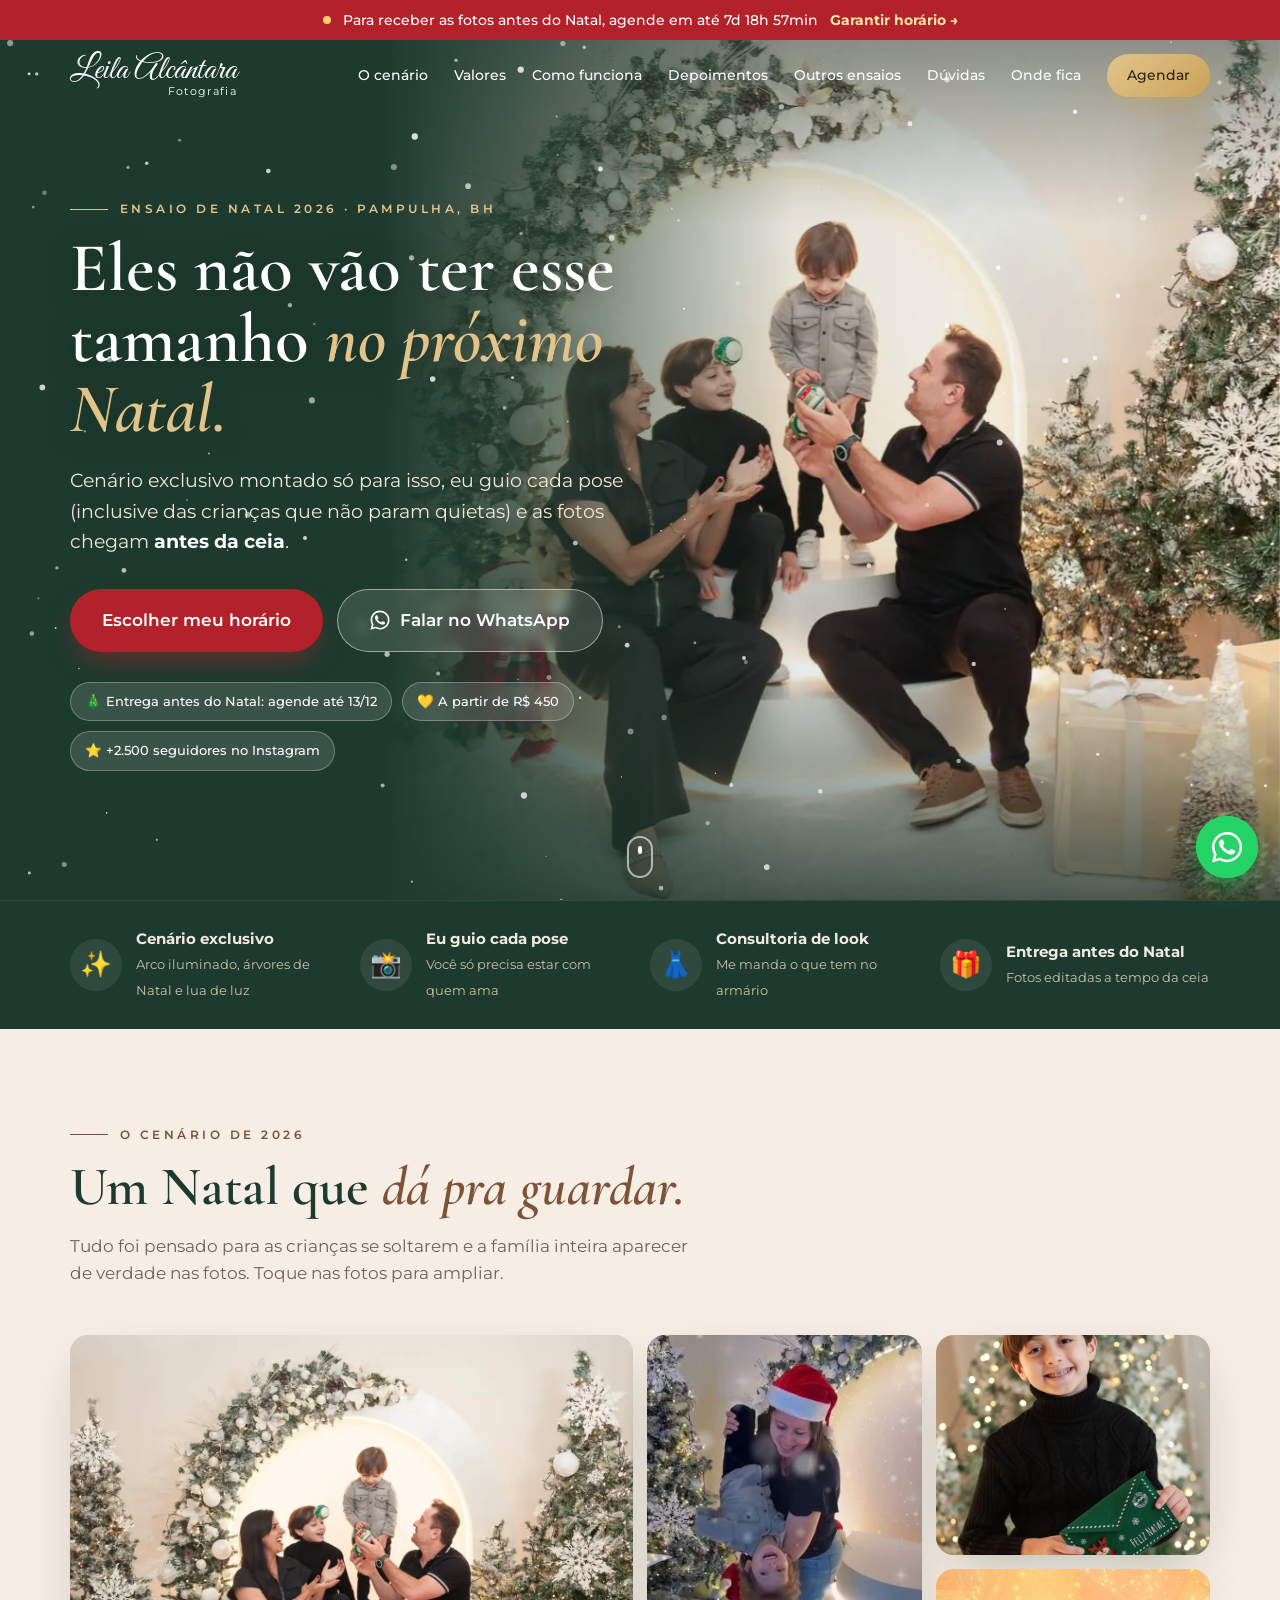
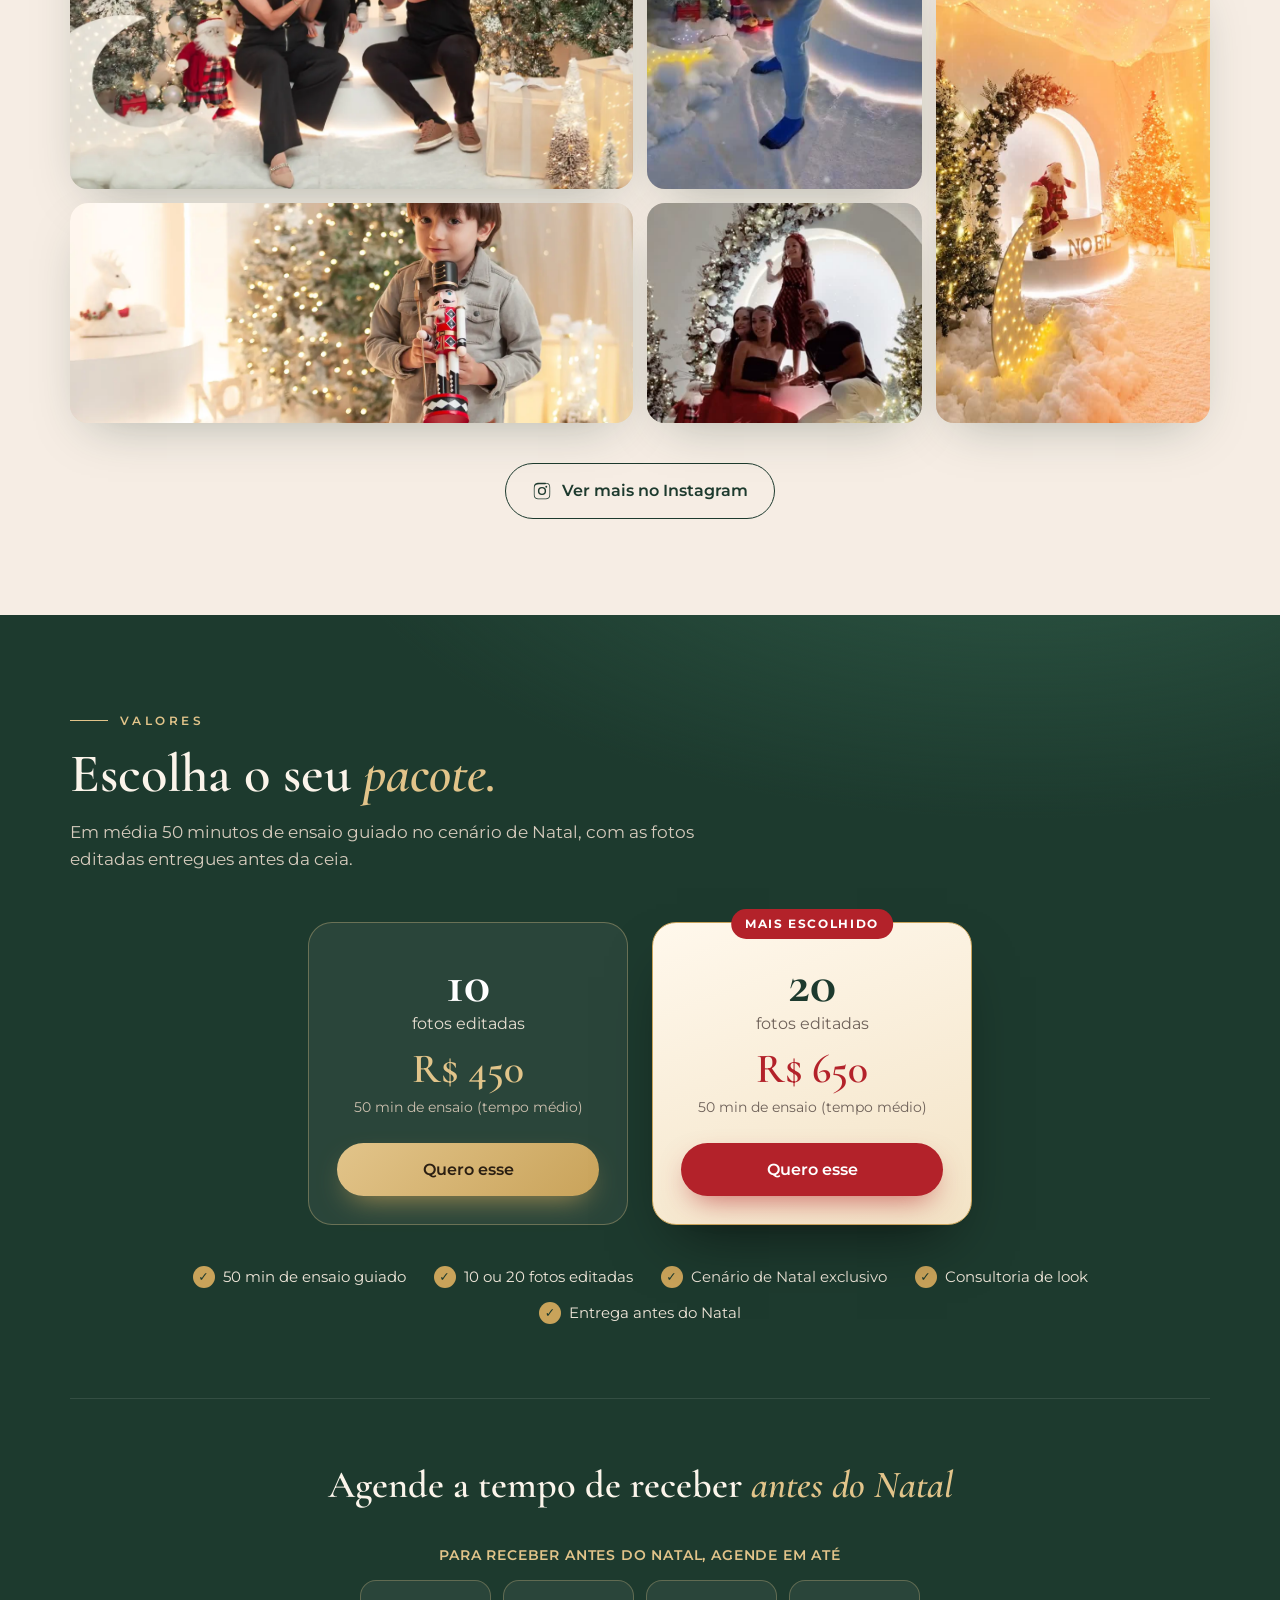
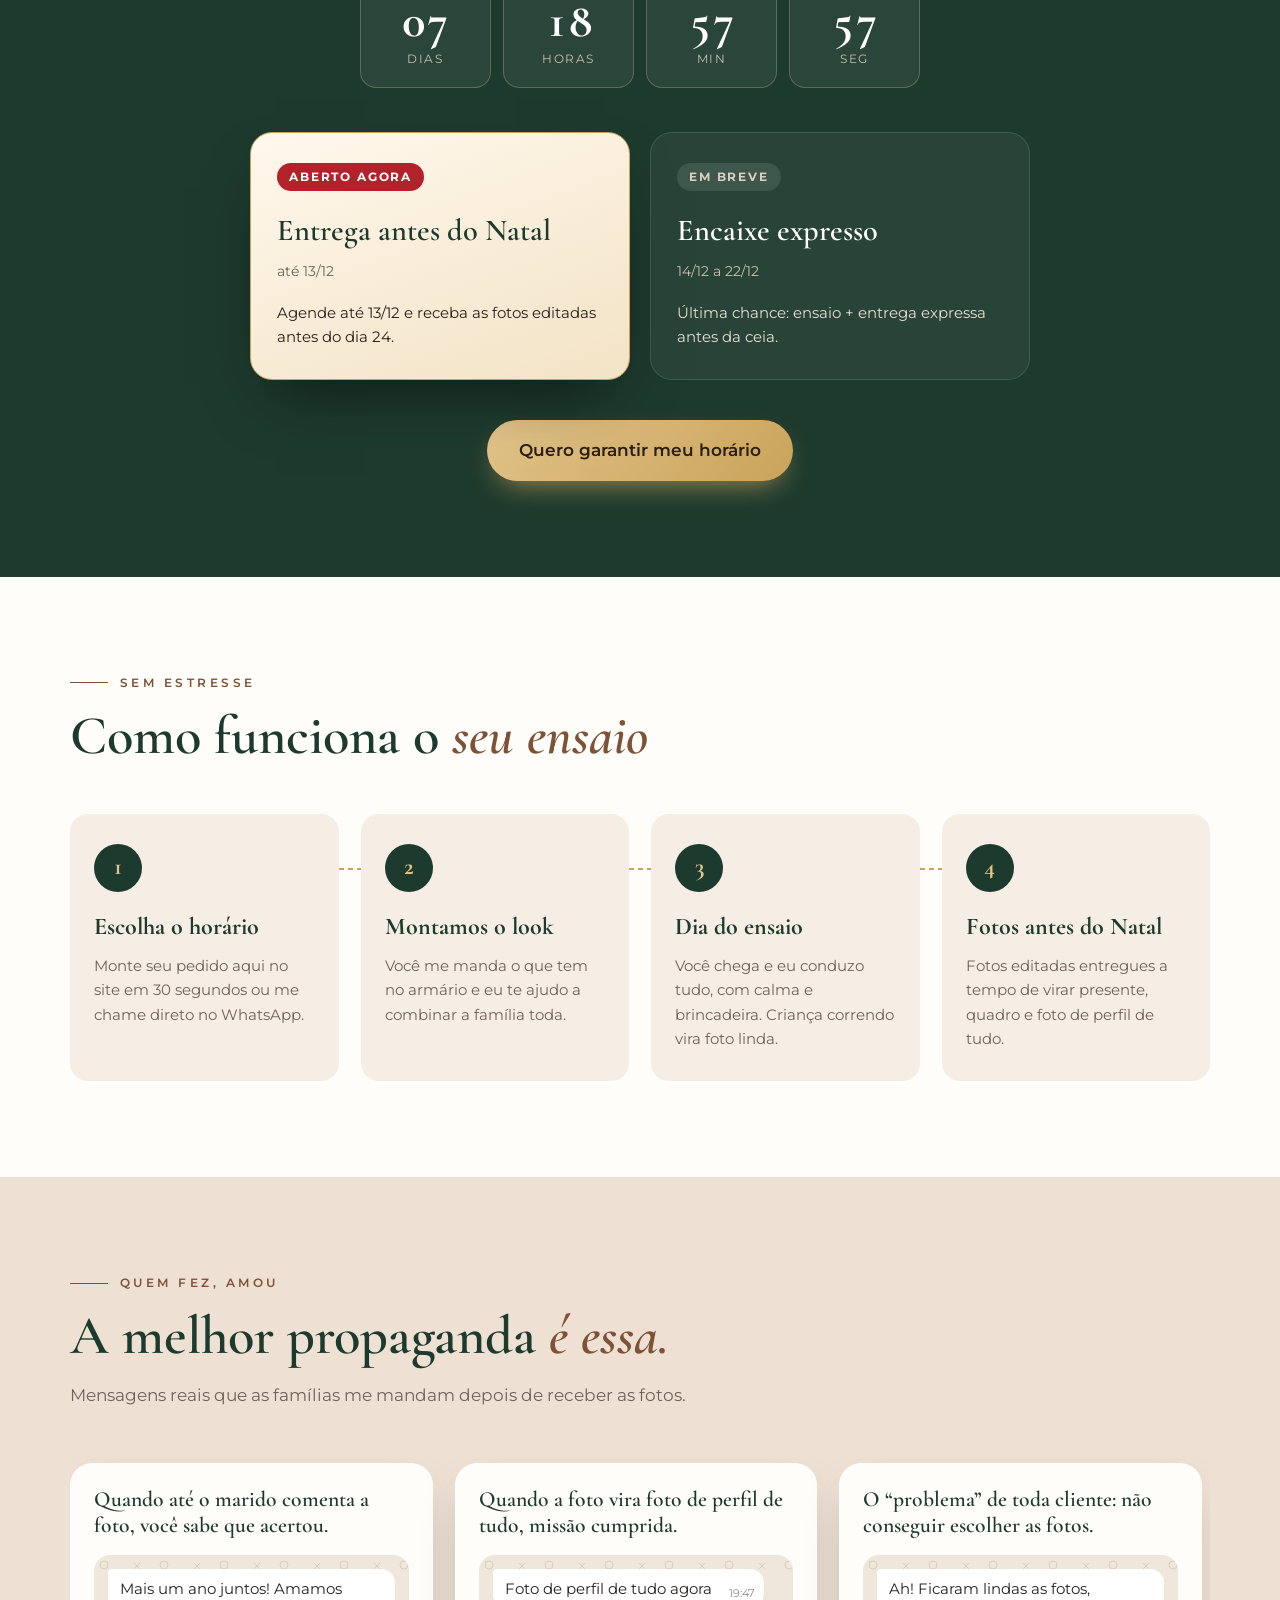
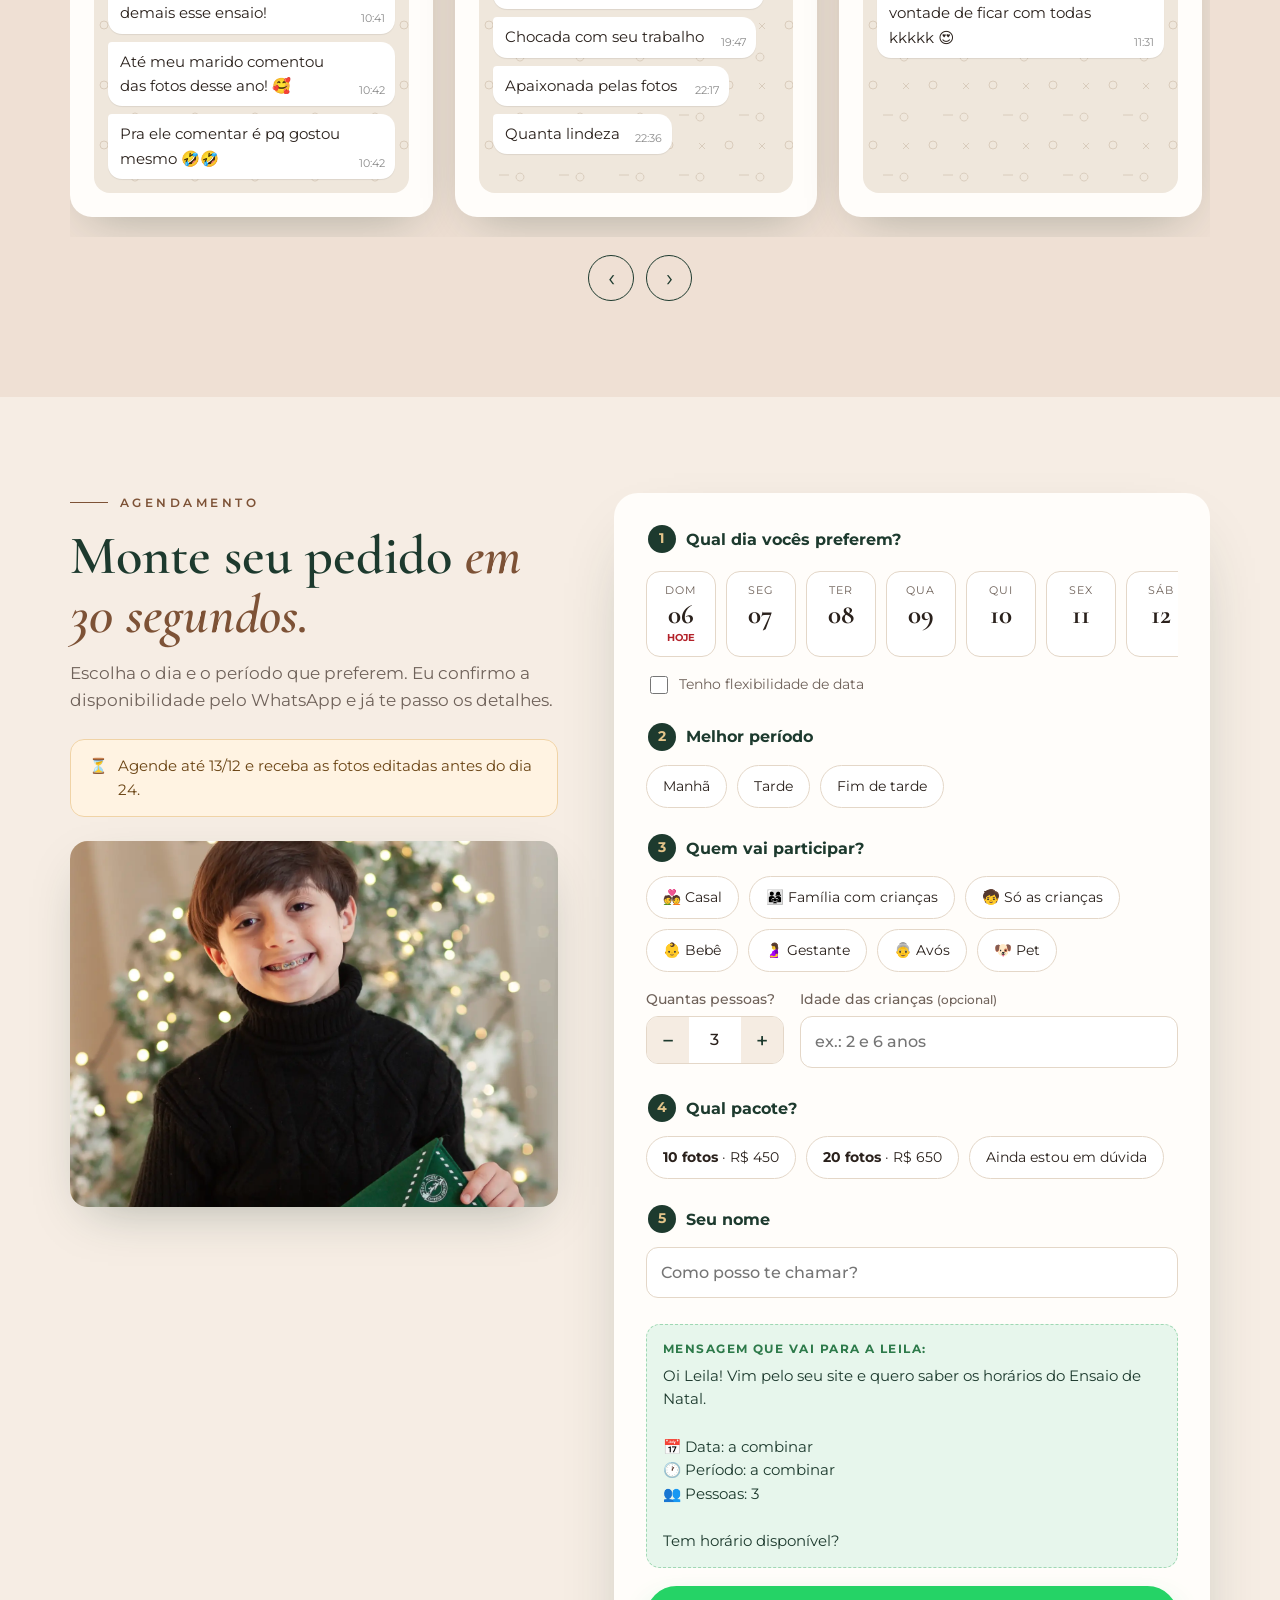
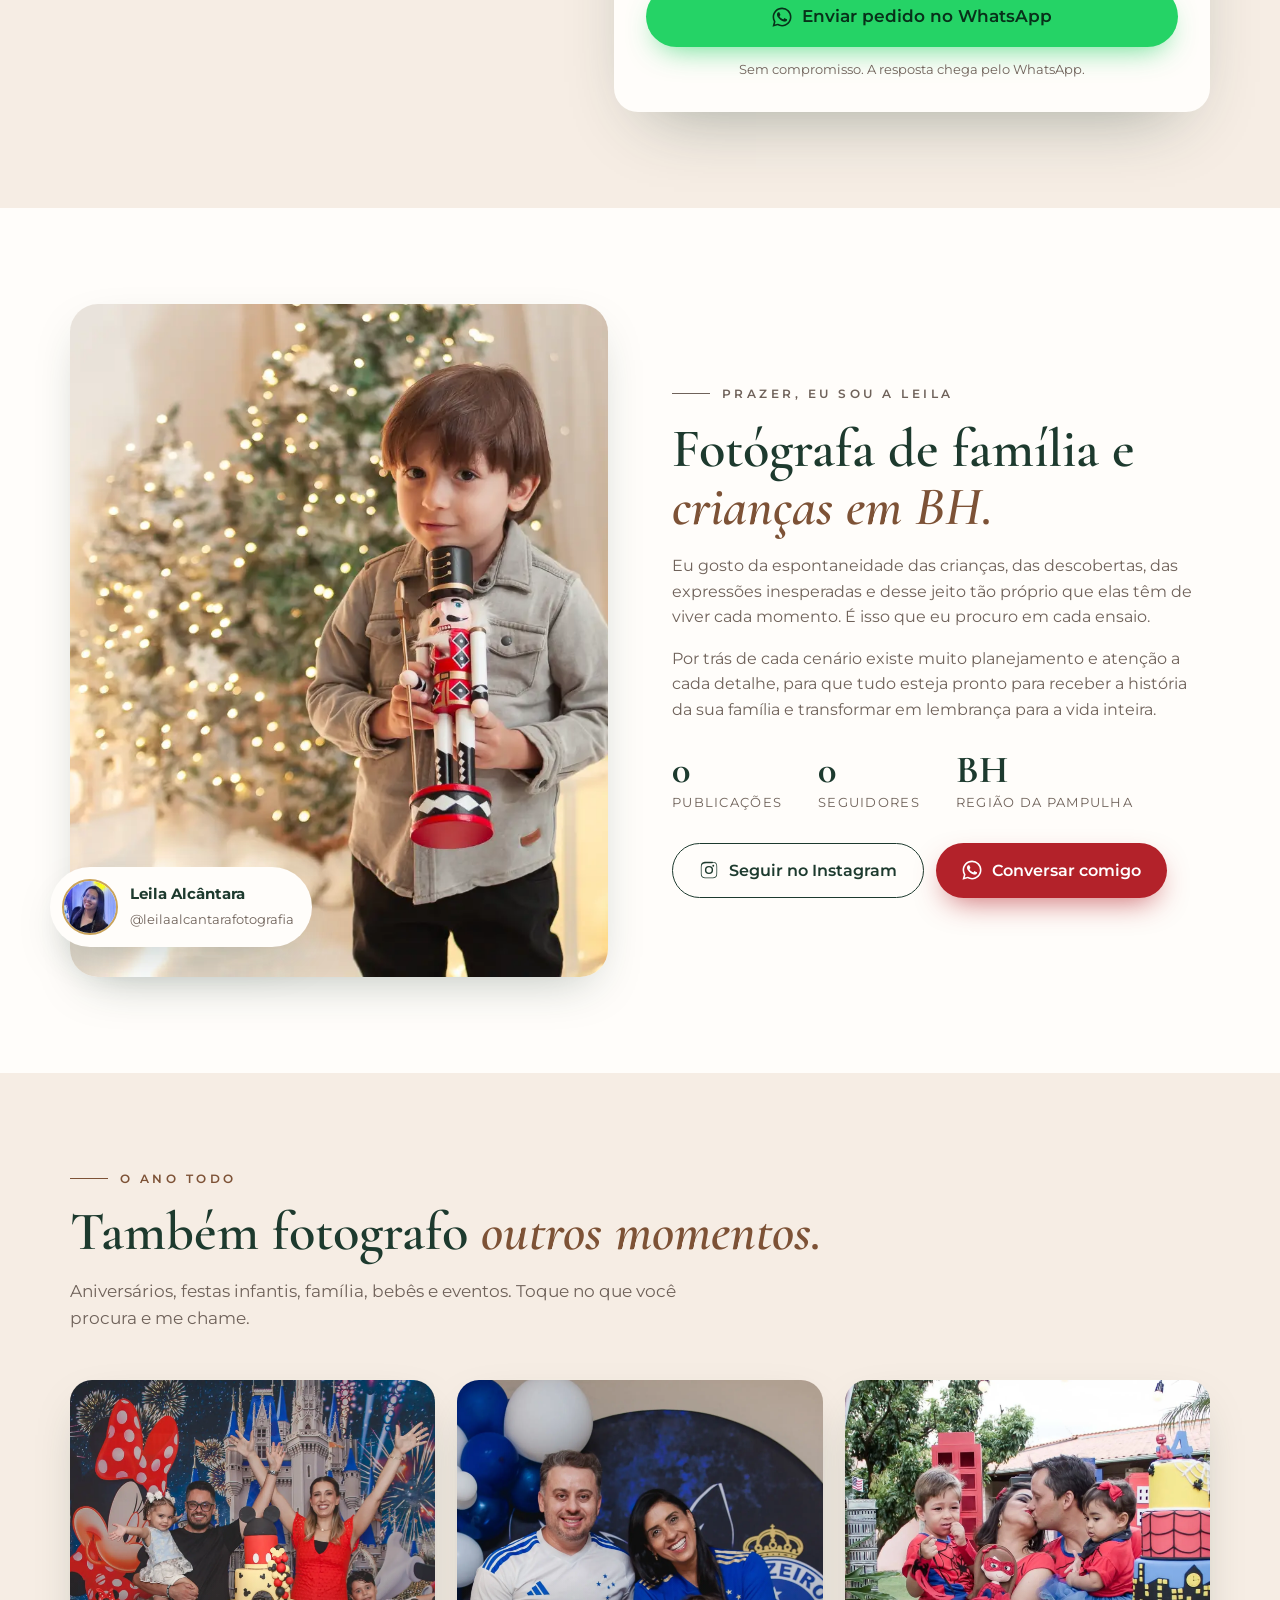
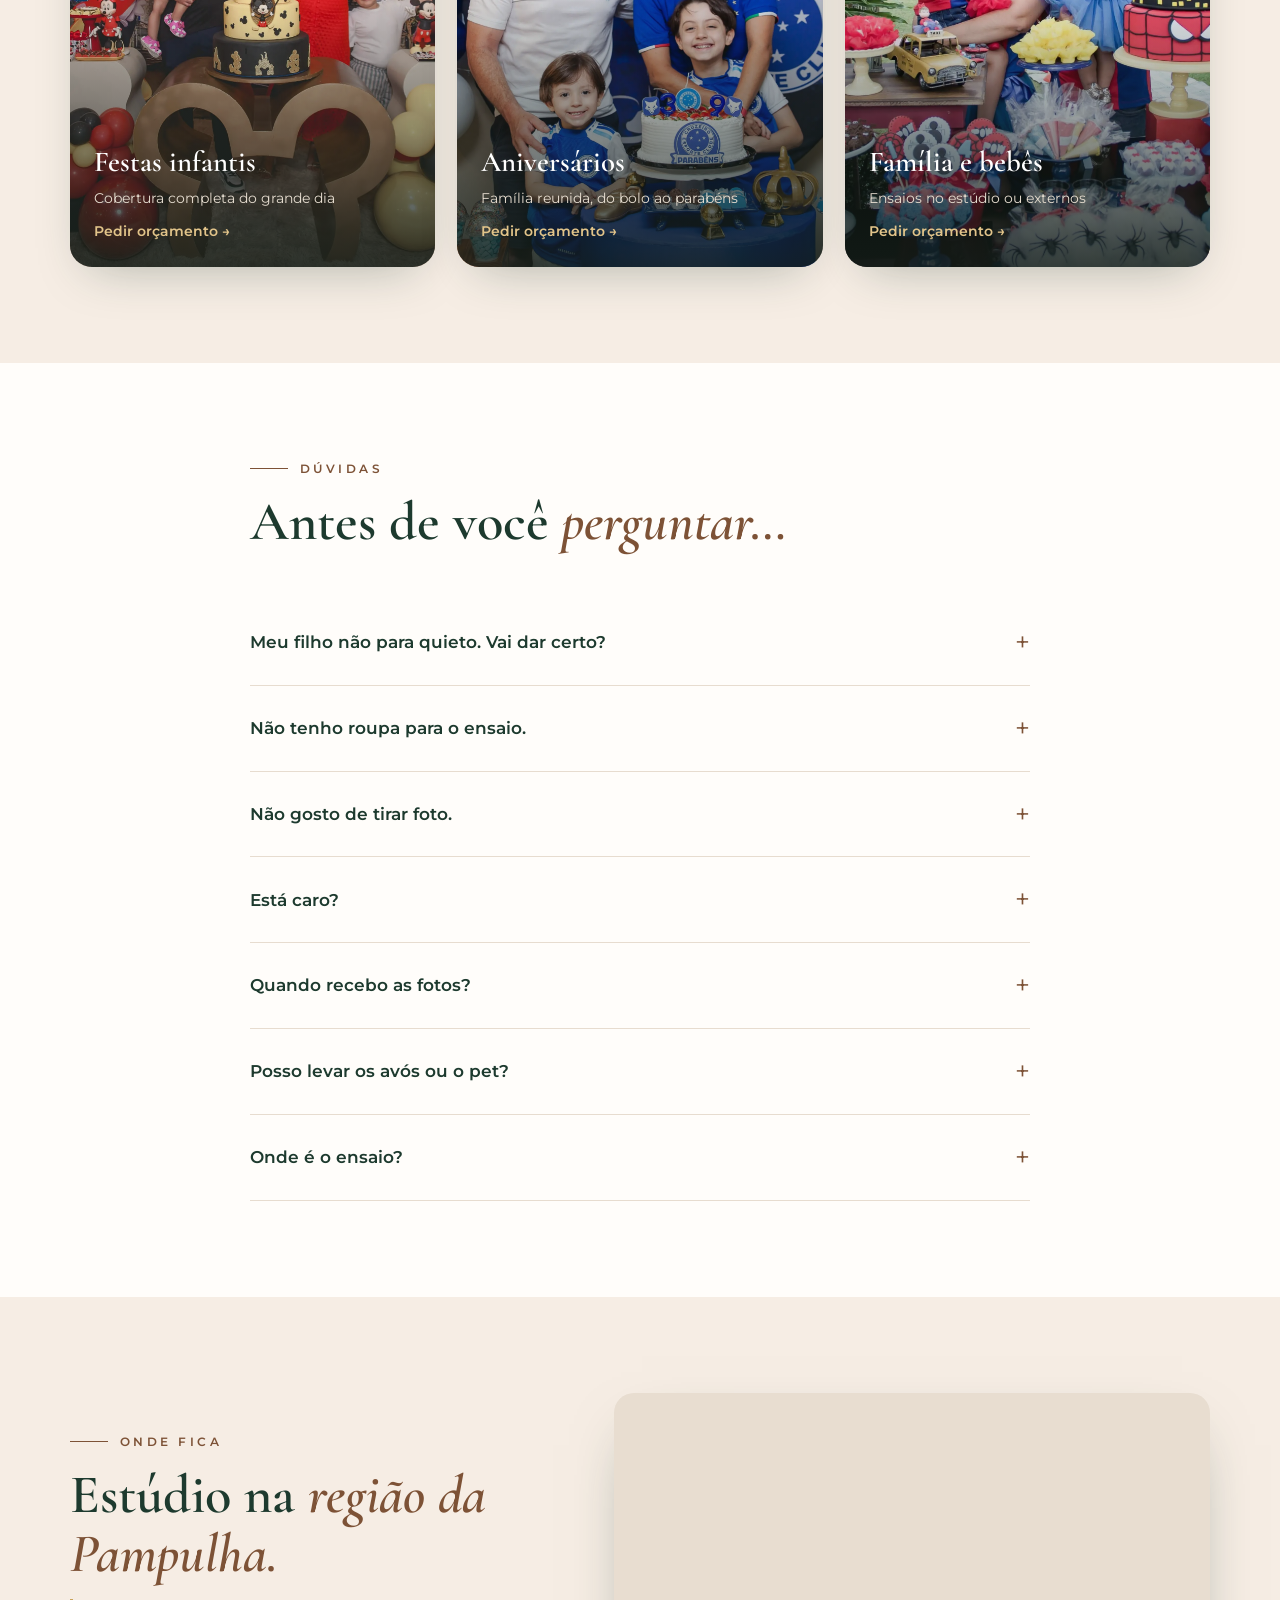
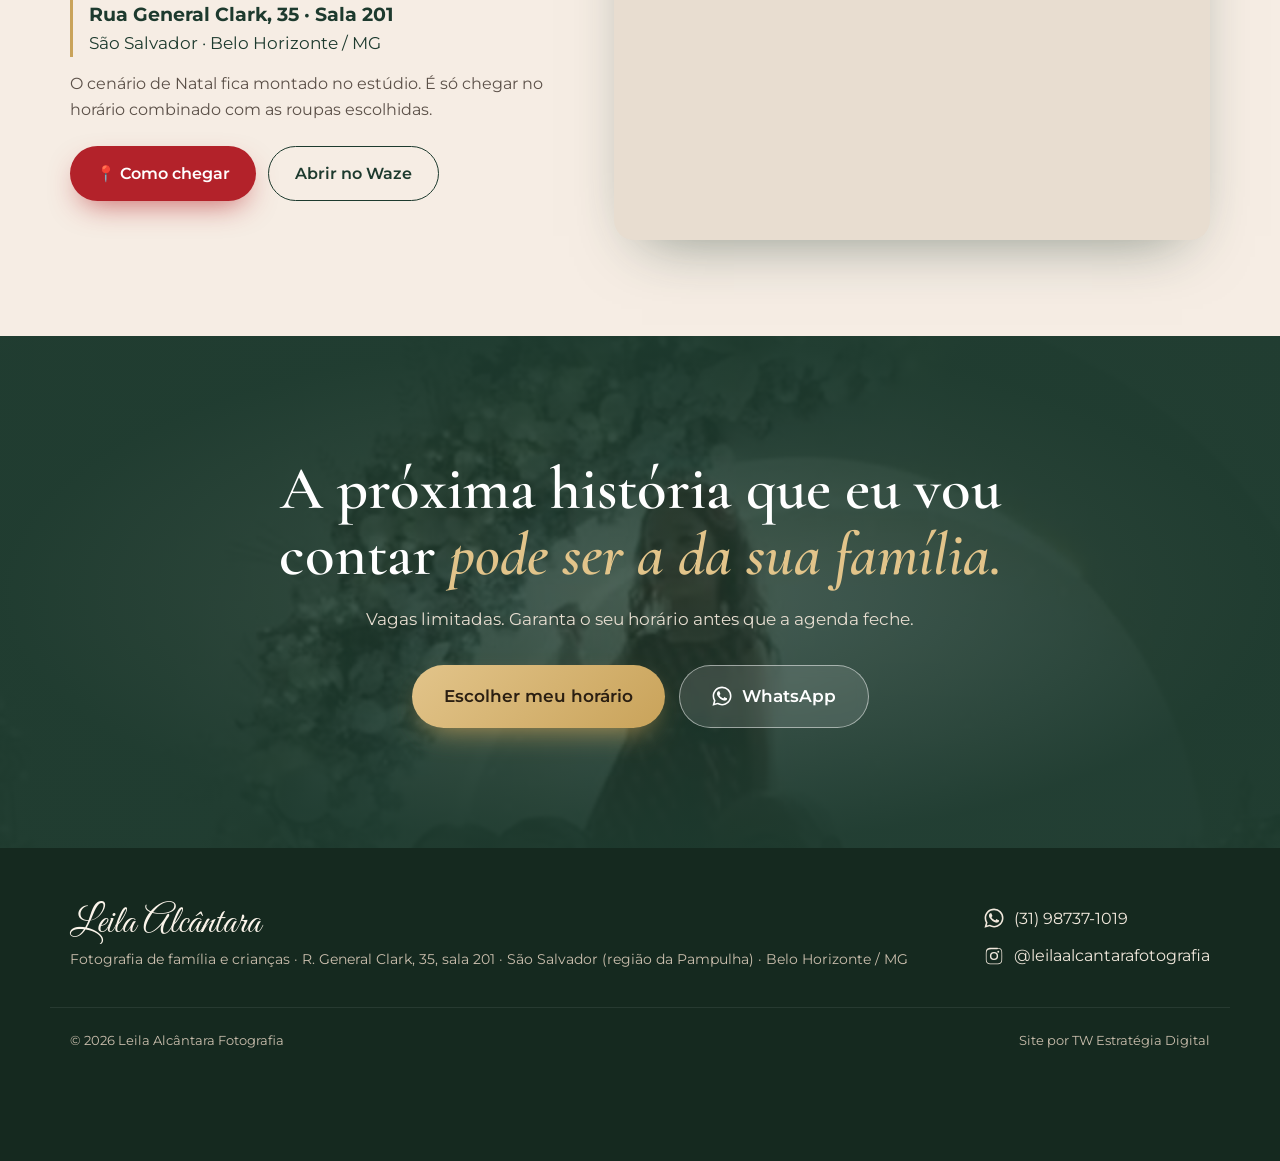
==== commit f7449440: "Secao Onde fica: endereco do estudio (General Clark 35, sala 201), mapa, Como chegar e Waze Co-Autho" ====
--- a/index.html
+++ b/index.html
@@ -35,7 +35,7 @@
   "url": "https://leilaalcantara.com.br/",
   "image": "https://leilaalcantara.com.br/img/og-natal-2026.jpg",
   "telephone": "+55 31 98737-1019",
-  "address": {"@type": "PostalAddress", "addressLocality": "Belo Horizonte", "addressRegion": "MG", "addressCountry": "BR"},
+  "address": {"@type": "PostalAddress", "streetAddress": "Rua General Clark, 35, Sala 201 - São Salvador", "addressLocality": "Belo Horizonte", "addressRegion": "MG", "addressCountry": "BR"},
   "sameAs": ["https://www.instagram.com/leilaalcantarafotografia/"]
 }
 </script>
@@ -62,6 +62,7 @@
       <a href="#depoimentos">Depoimentos</a>
       <a href="#outros-ensaios">Outros ensaios</a>
       <a href="#duvidas">Dúvidas</a>
+      <a href="#local">Onde fica</a>
       <a href="#agendar" class="btn btn--gold btn--sm nav__cta">Agendar</a>
     </nav>
     <button class="burger" id="burger" aria-label="Abrir menu" aria-expanded="false" aria-controls="nav"><span></span><span></span><span></span></button>
@@ -367,7 +368,29 @@
       <details><summary>Está caro?</summary><p id="faq-preco">É a foto que você vai olhar por 20 anos, em todos os Natais. Me chama no WhatsApp que eu te passo os valores e as formas de pagamento.</p></details>
       <details><summary>Quando recebo as fotos?</summary><p>Antes do Natal. Quem agenda até 13/12 recebe as fotos editadas antes do dia 24. De 14 a 22/12 tem o encaixe expresso, com entrega rápida para dar tempo da ceia.</p></details>
       <details><summary>Posso levar os avós ou o pet?</summary><p>Pode sim! Me conta no pedido quem vai participar para eu preparar o cenário e o tempo de ensaio certinho.</p></details>
-      <details><summary>Onde é o ensaio?</summary><p>No estúdio no bairro <strong>São Salvador</strong>, região da <strong>Pampulha</strong> em Belo Horizonte, com o cenário de Natal montado exclusivamente para os ensaios. Te passo o endereço completo pelo WhatsApp ao confirmar o horário.</p></details>
+      <details><summary>Onde é o ensaio?</summary><p>No estúdio no bairro <strong>São Salvador</strong>, região da <strong>Pampulha</strong> em Belo Horizonte, com o cenário de Natal montado exclusivamente para os ensaios: Rua General Clark, 35, sala 201. <a href="#local">Ver no mapa</a></p></details>
+    </div>
+  </div>
+</section>
+
+<!-- ================= LOCAL ================= -->
+<section class="section section--cream" id="local">
+  <div class="container local reveal">
+    <div class="local__info">
+      <p class="eyebrow"><span class="line"></span>Onde fica</p>
+      <h2 class="title">Estúdio na <em>região da Pampulha.</em></h2>
+      <address class="local__addr">
+        <strong>Rua General Clark, 35 · Sala 201</strong>
+        São Salvador · Belo Horizonte / MG
+      </address>
+      <p class="local__note">O cenário de Natal fica montado no estúdio. É só chegar no horário combinado com as roupas escolhidas.</p>
+      <div class="local__btns">
+        <a class="btn btn--red" href="https://www.google.com/maps/dir/?api=1&amp;destination=Rua+General+Clark%2C+35+-+S%C3%A3o+Salvador%2C+Belo+Horizonte+-+MG" target="_blank" rel="noopener">📍 Como chegar</a>
+        <a class="btn btn--outline" href="https://waze.com/ul?q=Rua%20General%20Clark%2C%2035%2C%20S%C3%A3o%20Salvador%2C%20Belo%20Horizonte&amp;navigate=yes" target="_blank" rel="noopener">Abrir no Waze</a>
+      </div>
+    </div>
+    <div class="local__map">
+      <iframe title="Mapa do estúdio Leila Alcântara Fotografia" src="https://www.google.com/maps?q=Rua+General+Clark,+35+-+S%C3%A3o+Salvador,+Belo+Horizonte+-+MG&amp;output=embed" loading="lazy" referrerpolicy="no-referrer-when-downgrade" allowfullscreen></iframe>
     </div>
   </div>
 </section>
@@ -391,7 +414,7 @@
   <div class="container footer__inner">
     <div>
       <span class="brand__script brand__script--light">Leila Alcântara</span>
-      <p class="footer__muted">Fotografia de família e crianças · São Salvador, região da Pampulha · Belo Horizonte / MG</p>
+      <p class="footer__muted">Fotografia de família e crianças · R. General Clark, 35, sala 201 · São Salvador (região da Pampulha) · Belo Horizonte / MG</p>
     </div>
     <div class="footer__links">
       <a href="#" class="js-wa" data-origem="rodape"><svg class="ico" viewBox="0 0 24 24" aria-hidden="true"><use href="#i-wa"/></svg> (31) 98737-1019</a>
--- a/css/style.css
+++ b/css/style.css
@@ -408,3 +408,19 @@
   .pacotes{grid-template-columns:minmax(0,1fr);gap:28px}
   .pacote.is-featured{order:-1}
 }
+
+/* ---------- Local / mapa ---------- */
+.local{display:grid;grid-template-columns:minmax(0,1fr) minmax(0,1.2fr);gap:48px;align-items:center}
+.local__addr{font-style:normal;font-size:1.05rem;line-height:1.6;color:var(--green);margin:0 0 14px;padding-left:16px;border-left:3px solid var(--gold)}
+.local__addr strong{display:block;font-size:1.2rem}
+.local__note{margin:0 0 24px;color:#5b5048}
+.local__btns{display:flex;flex-wrap:wrap;gap:12px}
+.local__map{border-radius:20px;overflow:hidden;box-shadow:0 24px 60px -28px rgba(29,58,46,.55);aspect-ratio:4/3;background:#e8ddd0}
+.local__map iframe{display:block;width:100%;height:100%;border:0}
+@media (max-width:900px){
+  .local{grid-template-columns:minmax(0,1fr);gap:32px}
+  .local__map{aspect-ratio:1/1}
+}
+@media (max-width:640px){
+  .local__btns .btn{flex:1 1 100%}
+}
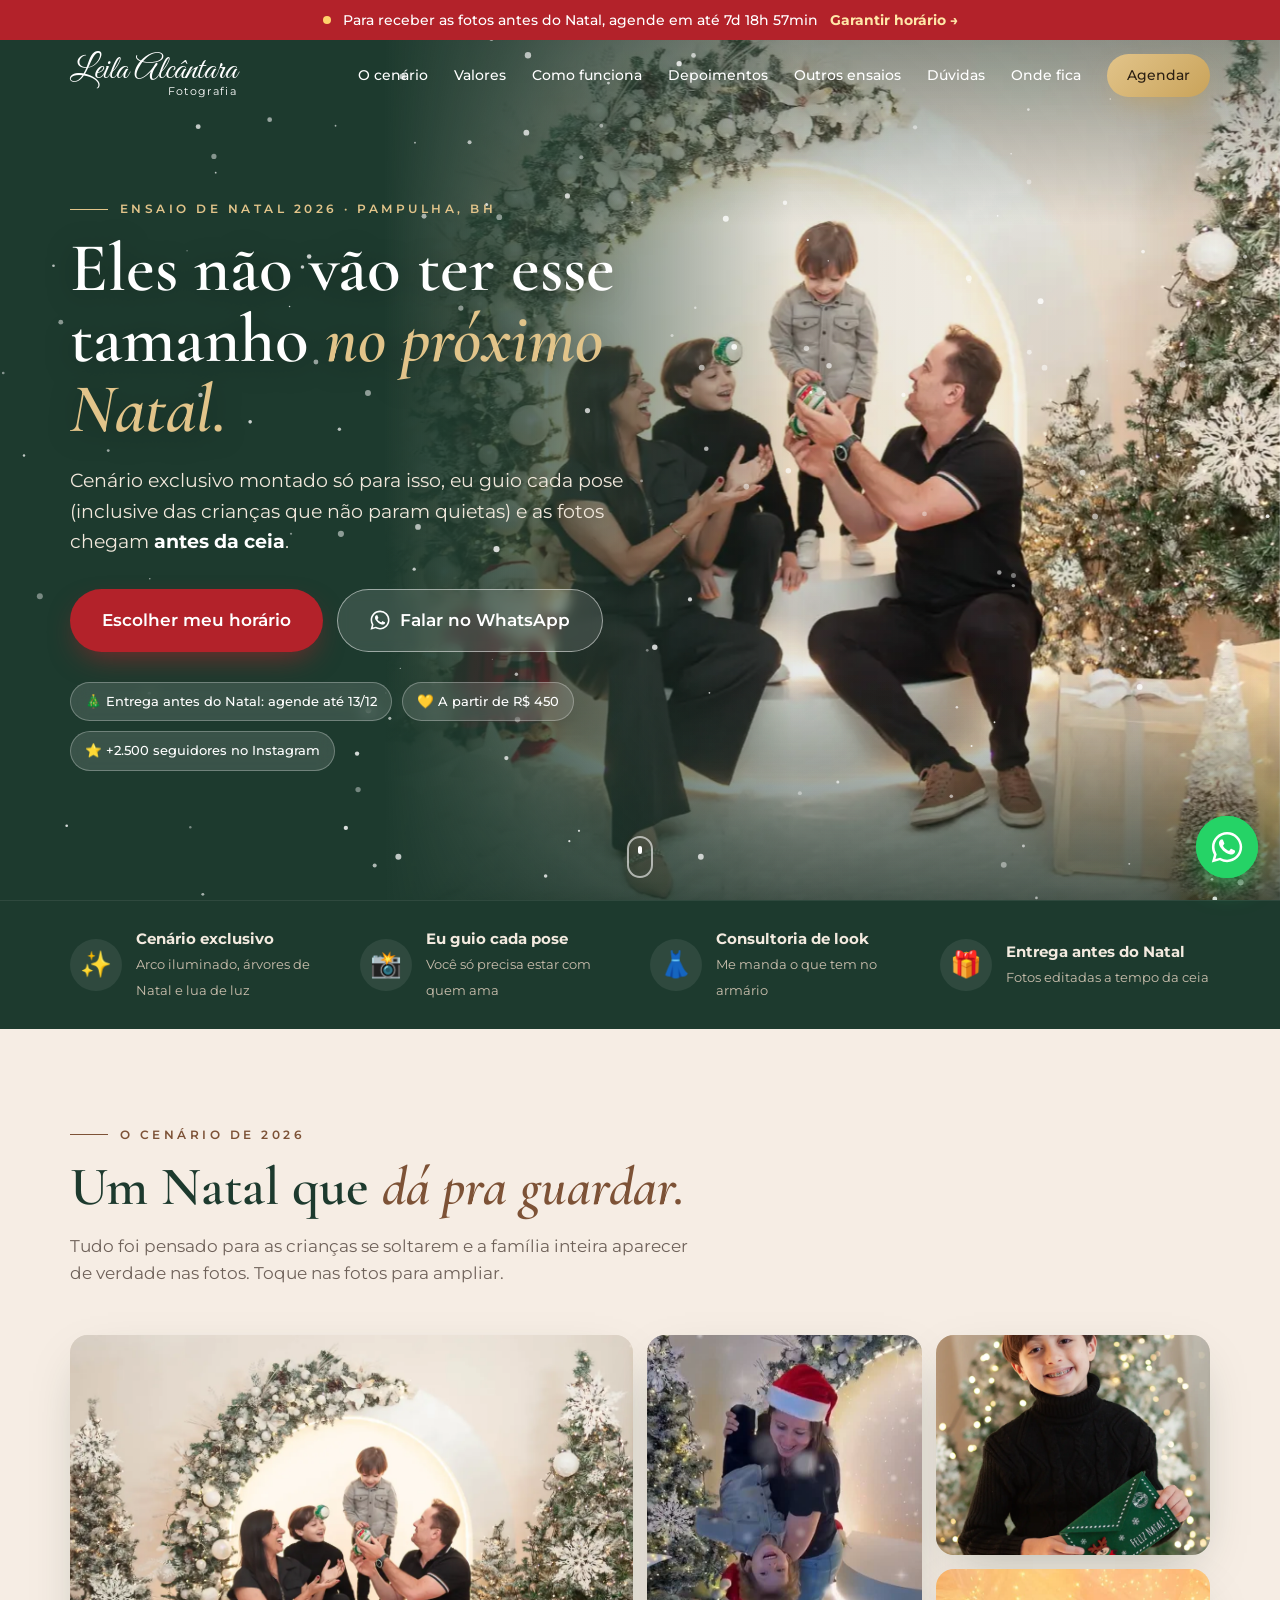
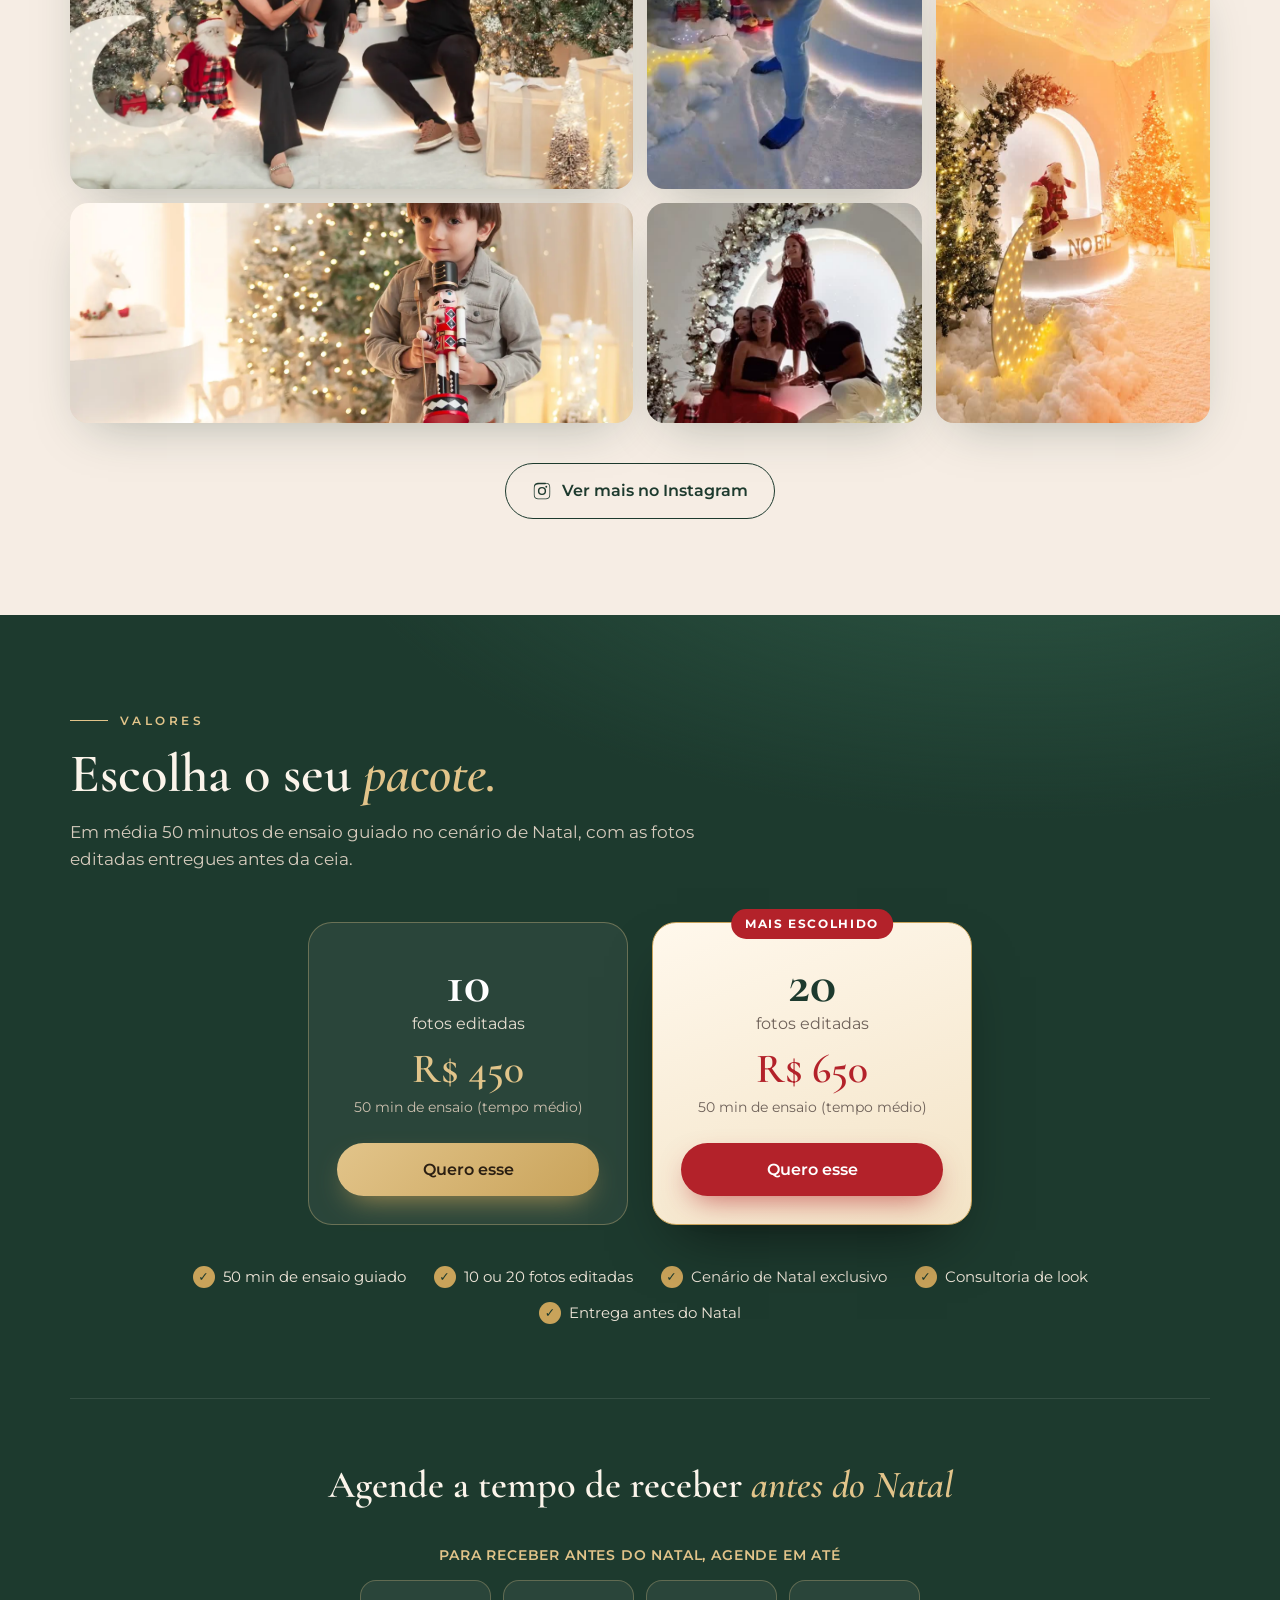
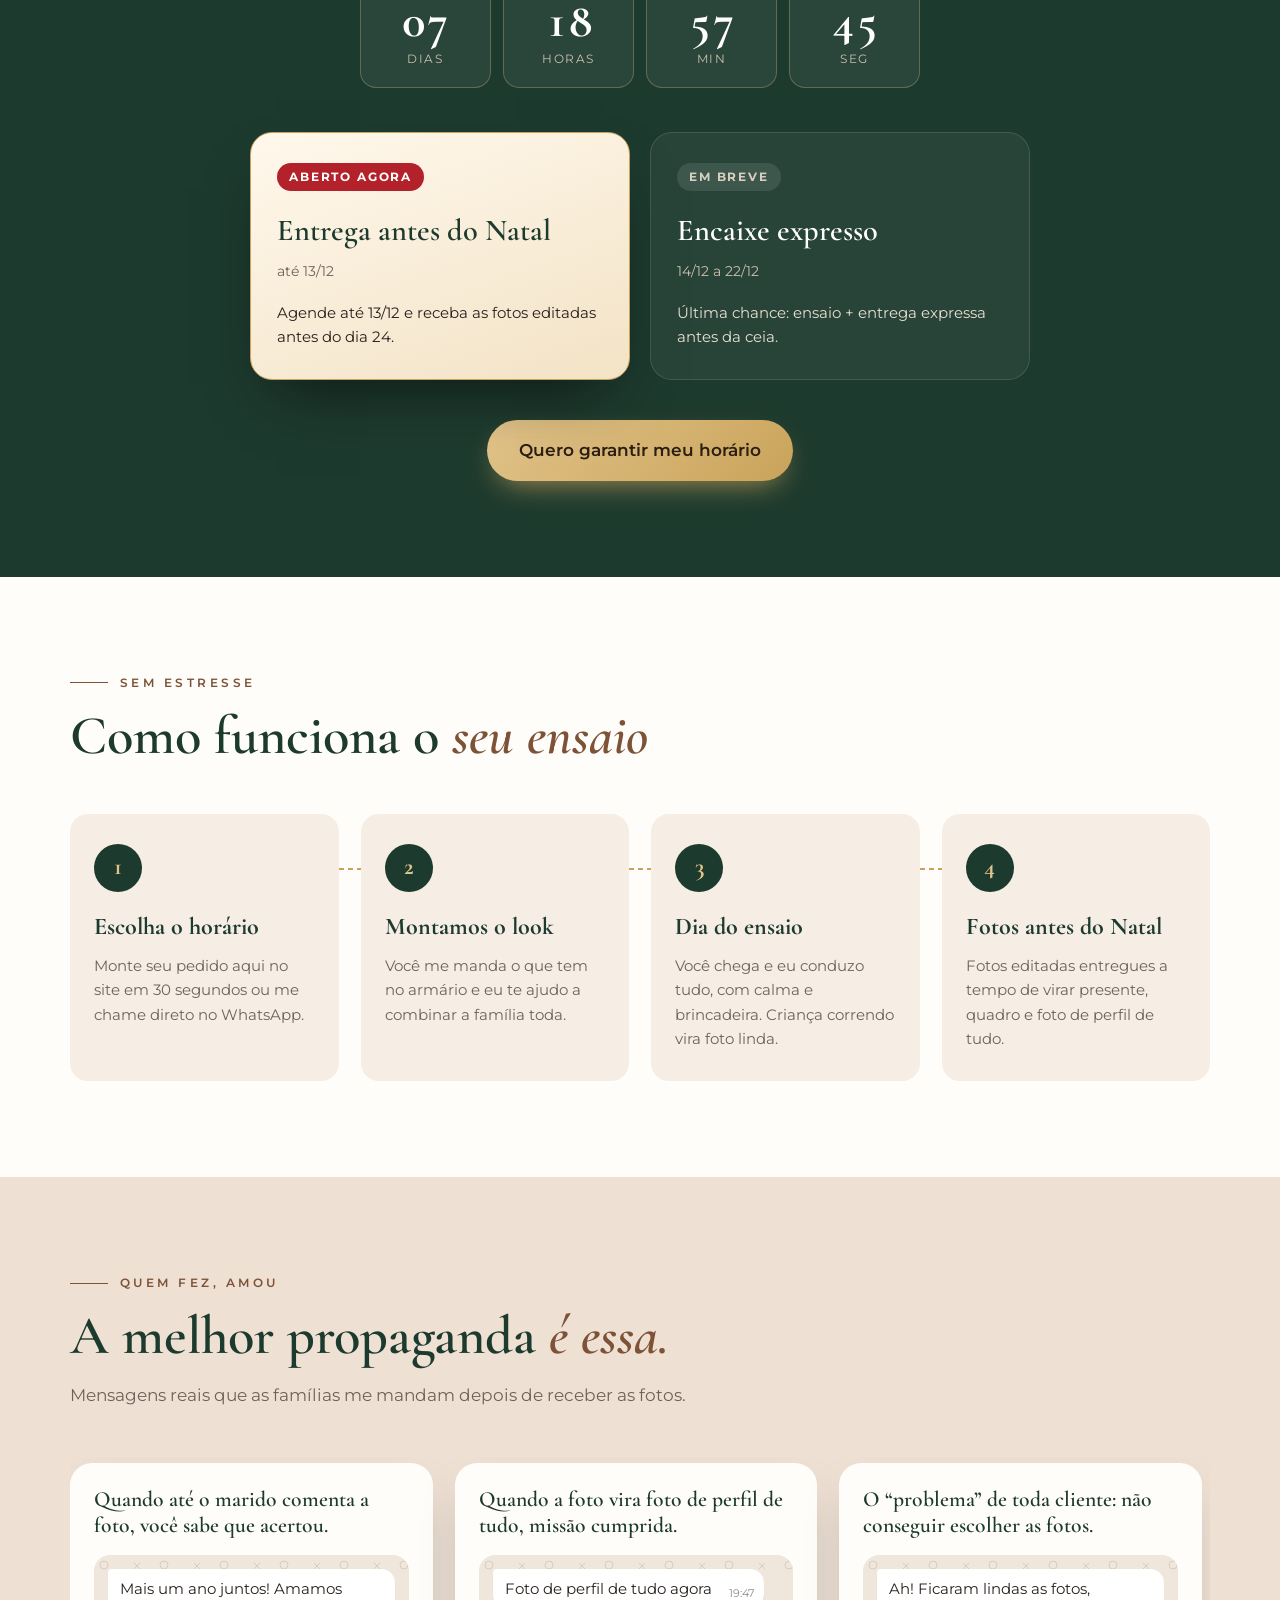
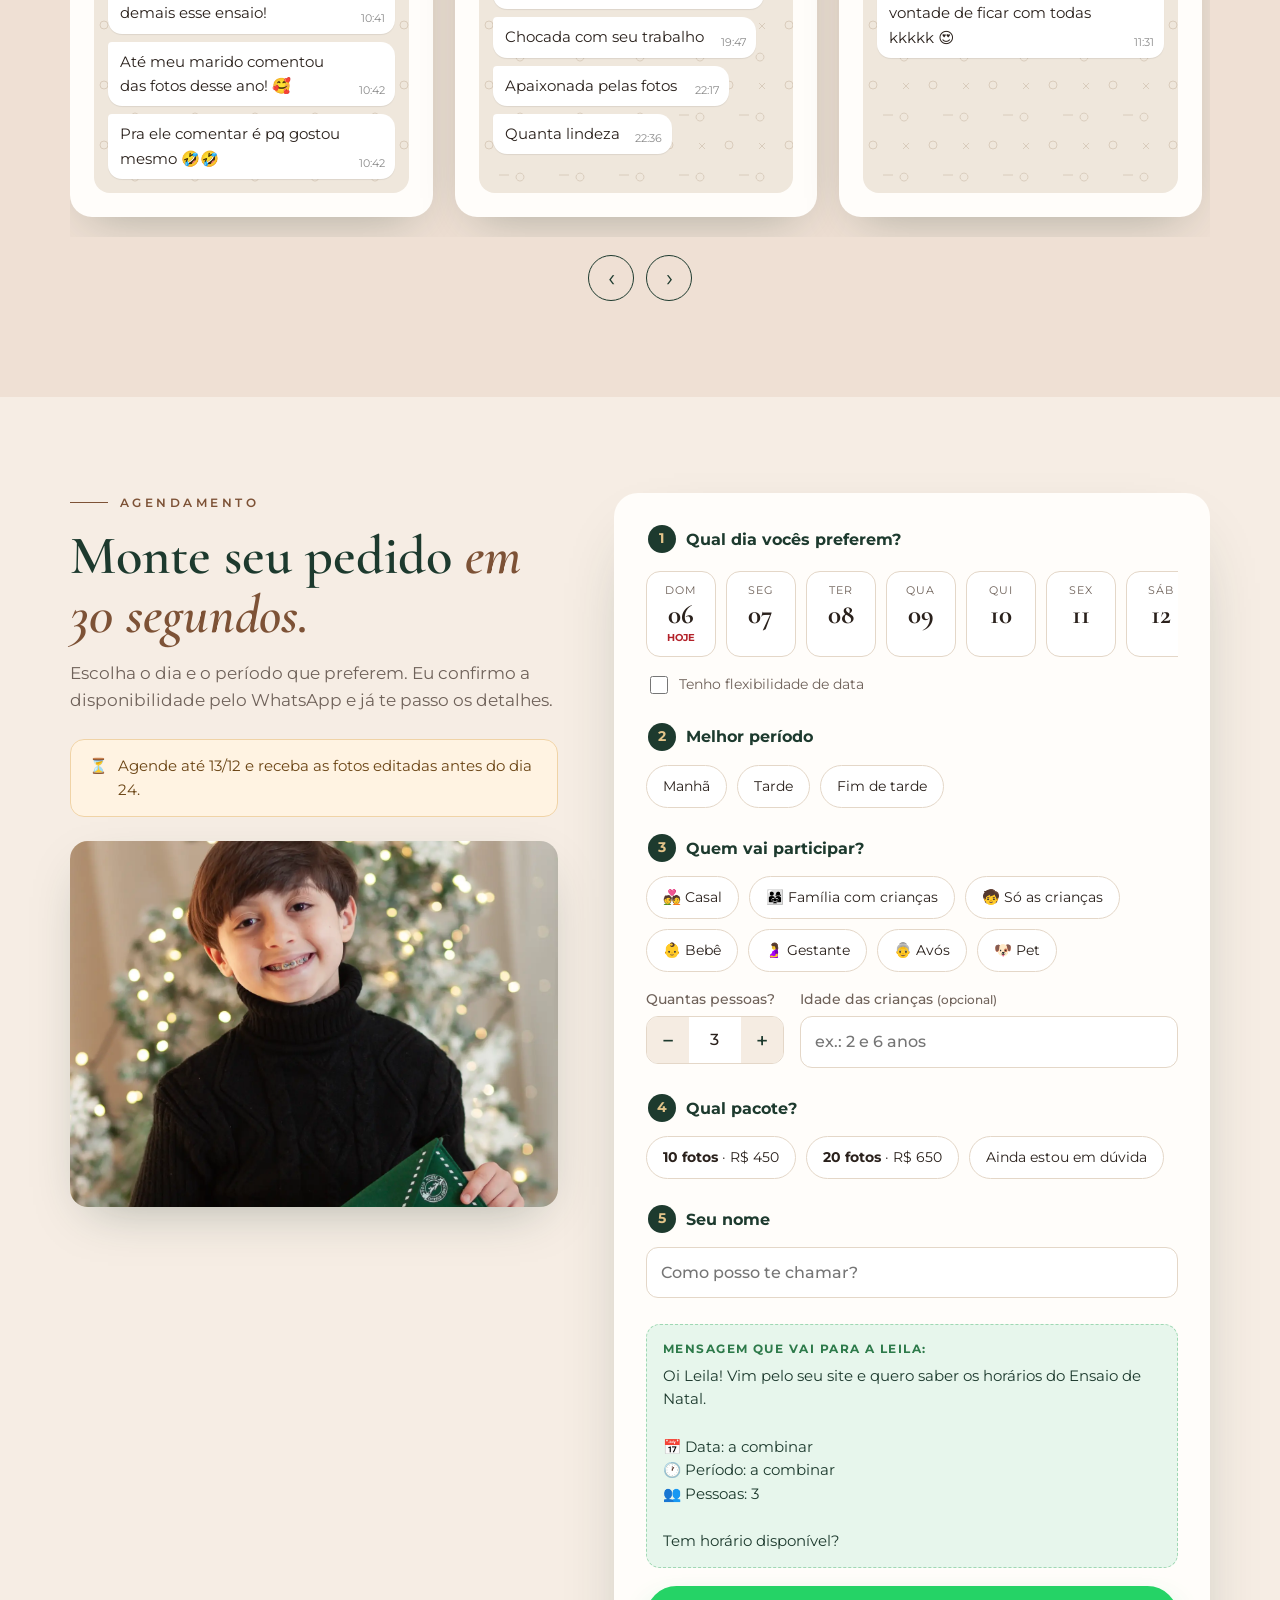
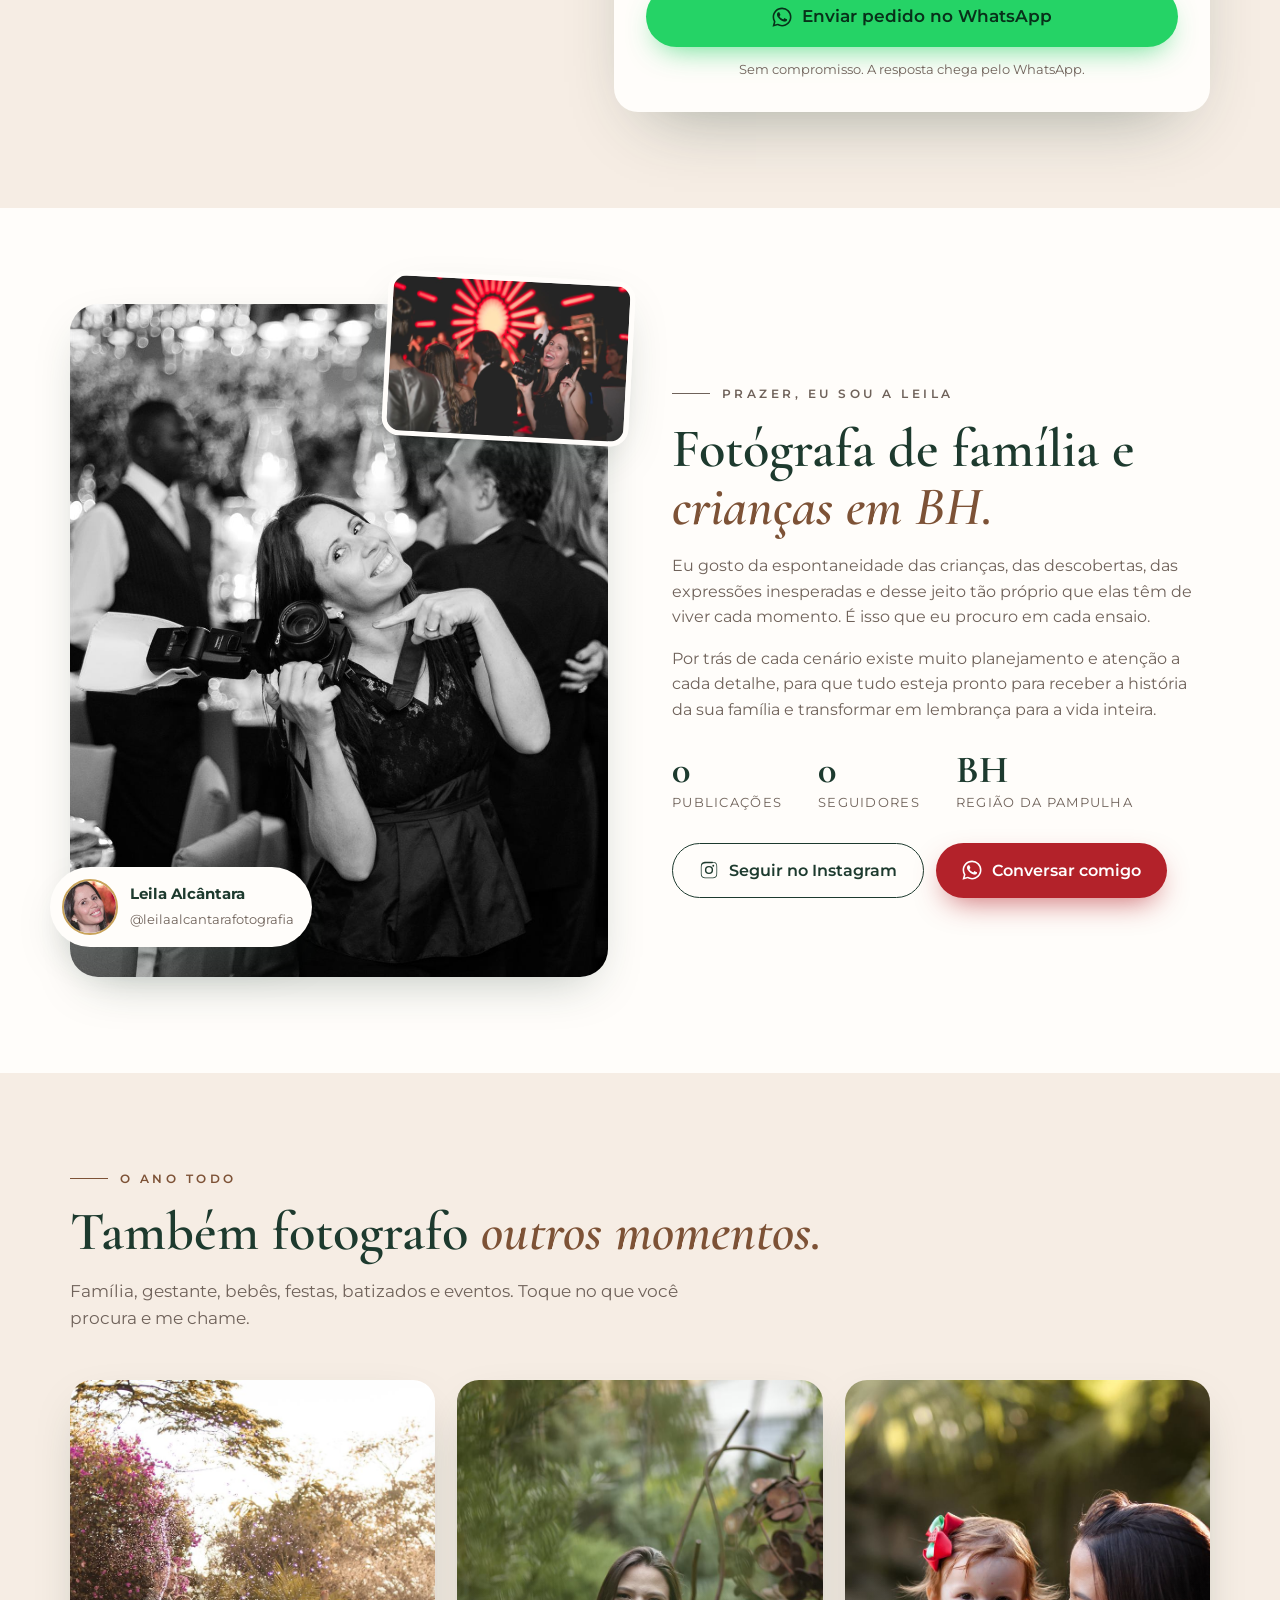
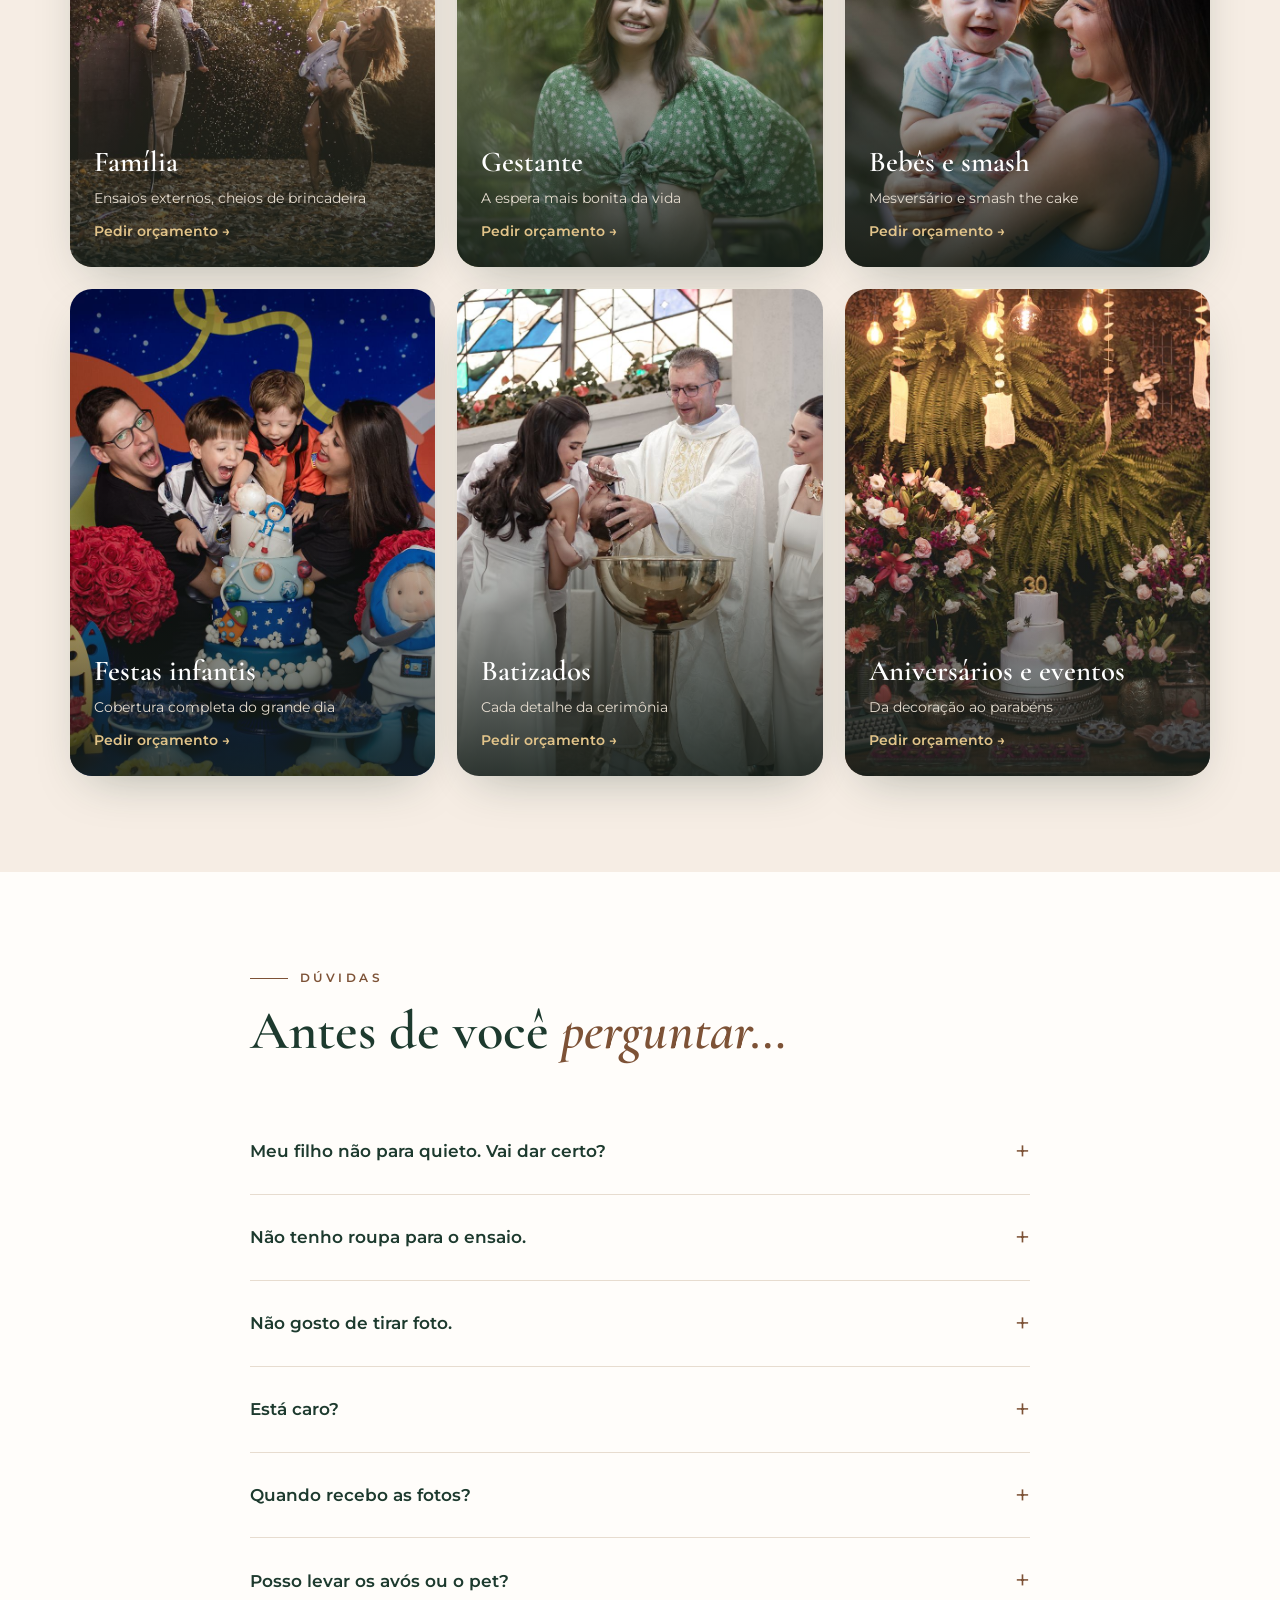
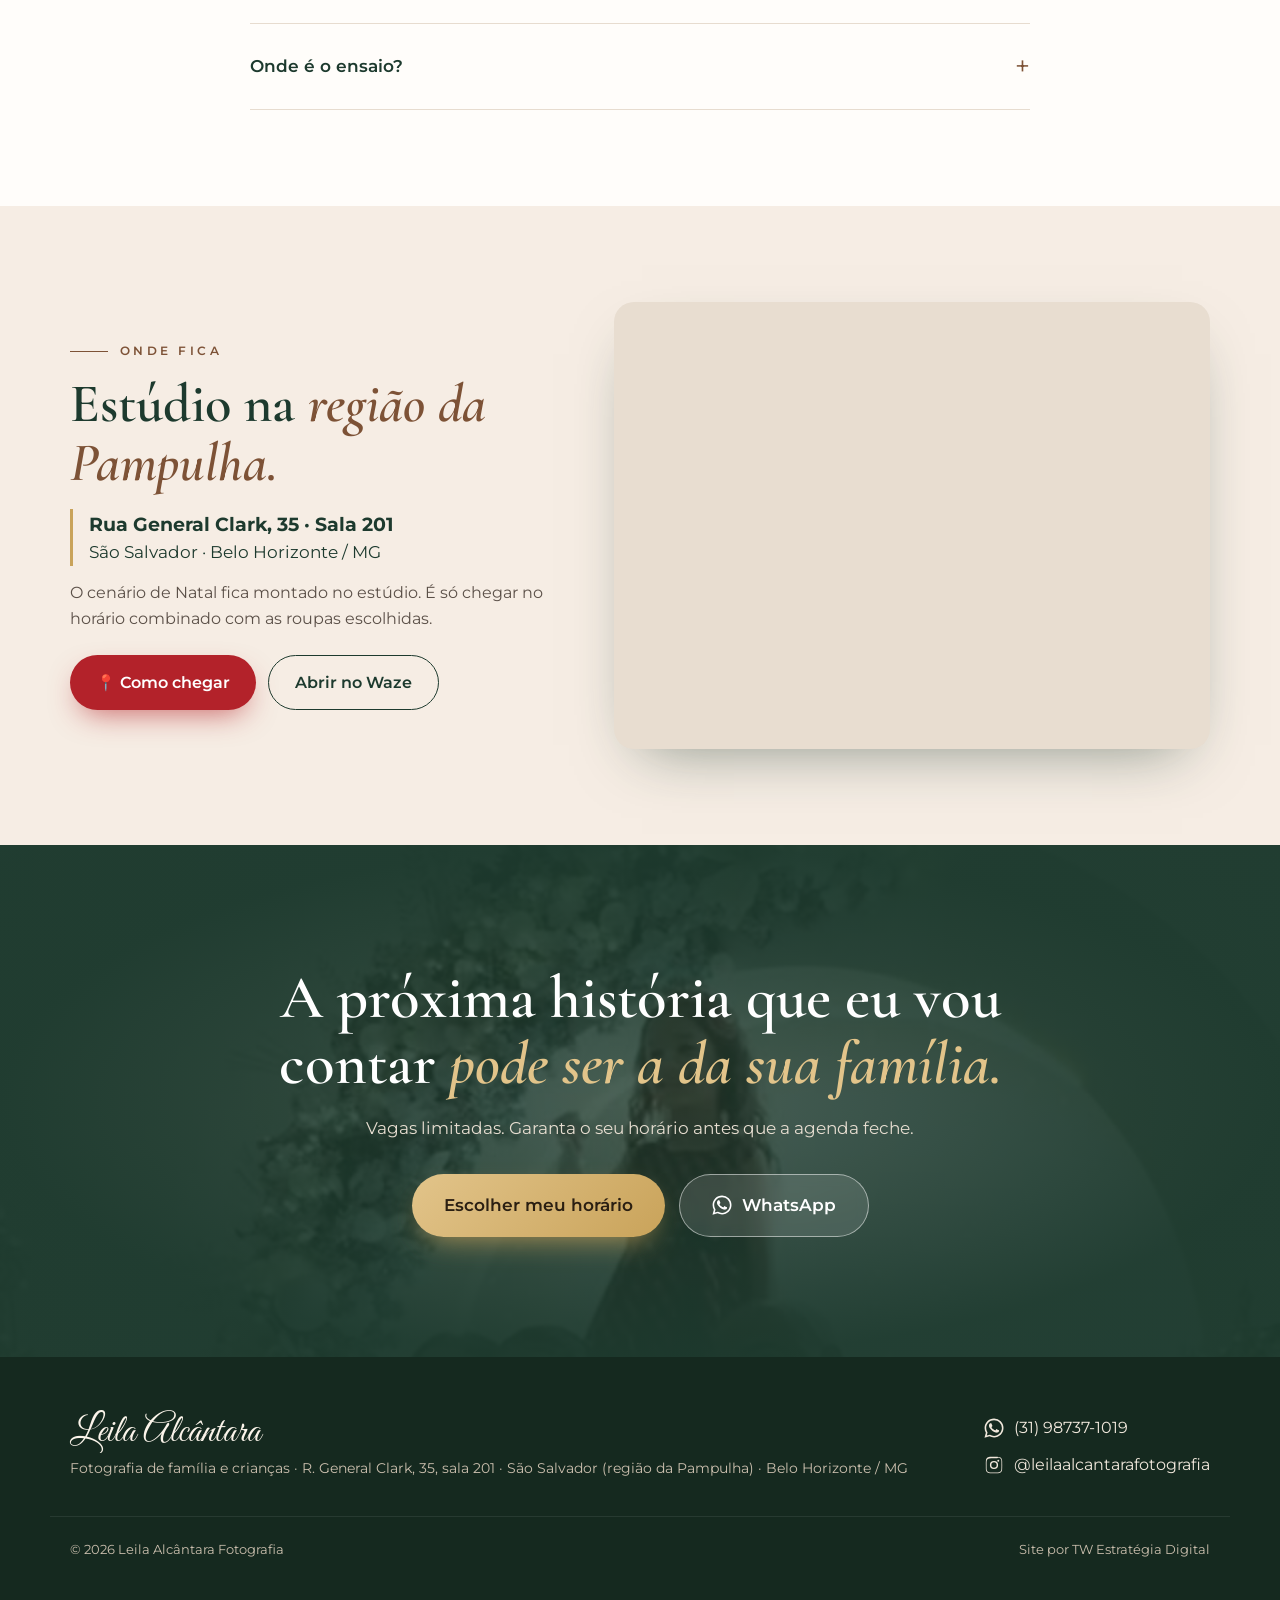
==== commit 876b2cd4: "Fotos novas da Leila: foto dela no Sobre e no chat, bastidores, e 6 tipos de ensaio com fotos em alt" ====
--- a/index.html
+++ b/index.html
@@ -305,9 +305,10 @@
 <section class="section" id="sobre">
   <div class="container about">
     <div class="about__media">
-      <img src="img/ig/natal-menino-quebra-nozes.webp" alt="Ensaio de Natal por Leila Alcântara" loading="lazy" class="about__photo">
+      <img src="img/leila/leila-sobre.jpg" alt="Leila Alcântara com a câmera, sorrindo" loading="lazy" class="about__photo" style="object-position:center 30%">
+      <img src="img/leila/leila-bastidores.jpg" alt="Leila Alcântara fotografando uma festa" loading="lazy" class="about__inset">
       <div class="about__badge">
-        <img src="img/ig/leila-perfil.jpg" alt="Leila Alcântara" width="64" height="64">
+        <img src="img/leila/leila-avatar.jpg" alt="Leila Alcântara" width="64" height="64">
         <div><strong>Leila Alcântara</strong><span>@leilaalcantarafotografia</span></div>
       </div>
     </div>
@@ -335,20 +336,32 @@
     <div class="section__head">
       <p class="eyebrow"><span class="line"></span>O ano todo</p>
       <h2 class="title">Também fotografo <em>outros momentos.</em></h2>
-      <p class="lead">Aniversários, festas infantis, família, bebês e eventos. Toque no que você procura e me chame.</p>
+      <p class="lead">Família, gestante, bebês, festas, batizados e eventos. Toque no que você procura e me chame.</p>
     </div>
     <div class="services">
+      <a href="#" class="service js-wa" data-msg="Oi Leila! Vim pelo seu site e quero saber sobre ensaio de família." data-origem="servico-familia">
+        <img src="img/ensaios/familia.jpg" alt="Ensaio de família ao ar livre, mãe brincando com a filha" loading="lazy" style="object-position:72% center">
+        <span class="service__body"><strong>Família</strong><small>Ensaios externos, cheios de brincadeira</small><em>Pedir orçamento →</em></span>
+      </a>
+      <a href="#" class="service js-wa" data-msg="Oi Leila! Vim pelo seu site e quero saber sobre ensaio de gestante." data-origem="servico-gestante">
+        <img src="img/ensaios/gestante.jpg" alt="Ensaio de gestante no jardim" loading="lazy" style="object-position:center 30%">
+        <span class="service__body"><strong>Gestante</strong><small>A espera mais bonita da vida</small><em>Pedir orçamento →</em></span>
+      </a>
+      <a href="#" class="service js-wa" data-msg="Oi Leila! Vim pelo seu site e quero saber sobre ensaio de bebê / smash the cake." data-origem="servico-bebe">
+        <img src="img/ensaios/bebe.jpg" alt="Mãe com bebê sorrindo em ensaio externo" loading="lazy" style="object-position:58% center">
+        <span class="service__body"><strong>Bebês e smash</strong><small>Mesversário e smash the cake</small><em>Pedir orçamento →</em></span>
+      </a>
       <a href="#" class="service js-wa" data-msg="Oi Leila! Vim pelo seu site e quero saber sobre cobertura de festa infantil." data-origem="servico-festa">
-        <img src="img/ig/post-set-22.webp" alt="Cobertura de festa infantil" loading="lazy">
+        <img src="img/ensaios/festa-infantil.jpg" alt="Família comemorando festa infantil com tema astronauta" loading="lazy" style="object-position:48% center">
         <span class="service__body"><strong>Festas infantis</strong><small>Cobertura completa do grande dia</small><em>Pedir orçamento →</em></span>
       </a>
-      <a href="#" class="service js-wa" data-msg="Oi Leila! Vim pelo seu site e quero saber sobre cobertura de aniversário." data-origem="servico-aniversario">
-        <img src="img/ig/post-out-01.webp" alt="Cobertura de aniversário em família" loading="lazy">
-        <span class="service__body"><strong>Aniversários</strong><small>Família reunida, do bolo ao parabéns</small><em>Pedir orçamento →</em></span>
-      </a>
-      <a href="#" class="service js-wa" data-msg="Oi Leila! Vim pelo seu site e quero saber sobre ensaio de família / bebê." data-origem="servico-familia">
-        <img src="img/ig/post-out-06.webp" alt="Ensaio de família" loading="lazy">
-        <span class="service__body"><strong>Família e bebês</strong><small>Ensaios no estúdio ou externos</small><em>Pedir orçamento →</em></span>
+      <a href="#" class="service js-wa" data-msg="Oi Leila! Vim pelo seu site e quero saber sobre cobertura de batizado." data-origem="servico-batizado">
+        <img src="img/ensaios/batismo.jpg" alt="Batizado de bebê na igreja" loading="lazy" style="object-position:45% center">
+        <span class="service__body"><strong>Batizados</strong><small>Cada detalhe da cerimônia</small><em>Pedir orçamento →</em></span>
+      </a>
+      <a href="#" class="service js-wa" data-msg="Oi Leila! Vim pelo seu site e quero saber sobre cobertura de aniversário / evento." data-origem="servico-aniversario">
+        <img src="img/ensaios/aniversario.jpg" alt="Mesa decorada de aniversário de 30 anos" loading="lazy" style="object-position:52% center">
+        <span class="service__body"><strong>Aniversários e eventos</strong><small>Da decoração ao parabéns</small><em>Pedir orçamento →</em></span>
       </a>
     </div>
   </div>
@@ -431,7 +444,7 @@
 <div class="fab">
   <div class="fab__bubble" id="fab-bubble" hidden>
     <button class="fab__close" id="fab-close" aria-label="Fechar">×</button>
-    <img src="img/ig/leila-perfil.jpg" alt="" width="36" height="36">
+    <img src="img/leila/leila-avatar.jpg" alt="" width="36" height="36">
     <p><strong>Leila</strong><span id="fab-text">Oi! Ainda dá tempo para o Natal 🎄 Quer ver os horários?</span></p>
   </div>
   <a href="#" class="fab__btn js-wa" data-origem="flutuante" aria-label="Falar com a Leila no WhatsApp">
--- a/css/style.css
+++ b/css/style.css
@@ -424,3 +424,15 @@
 @media (max-width:640px){
   .local__btns .btn{flex:1 1 100%}
 }
+
+/* ---------- Sobre: foto de bastidores e grade de 6 serviços ---------- */
+.about__inset{position:absolute;right:-24px;top:-28px;width:46%;aspect-ratio:3/2;object-fit:cover;border-radius:18px;border:5px solid var(--white,#fff);box-shadow:var(--shadow);transform:rotate(3deg)}
+@media (max-width:900px){
+  .about__inset{right:10px;top:-20px;width:44%}
+  .services{grid-template-columns:repeat(2,minmax(0,1fr));max-width:none;gap:14px}
+  .service{aspect-ratio:3/4}
+  .service strong{font-size:1.25rem}
+  .service small{font-size:.78rem}
+  .service em{font-size:.8rem}
+  .service__body{padding:14px}
+}
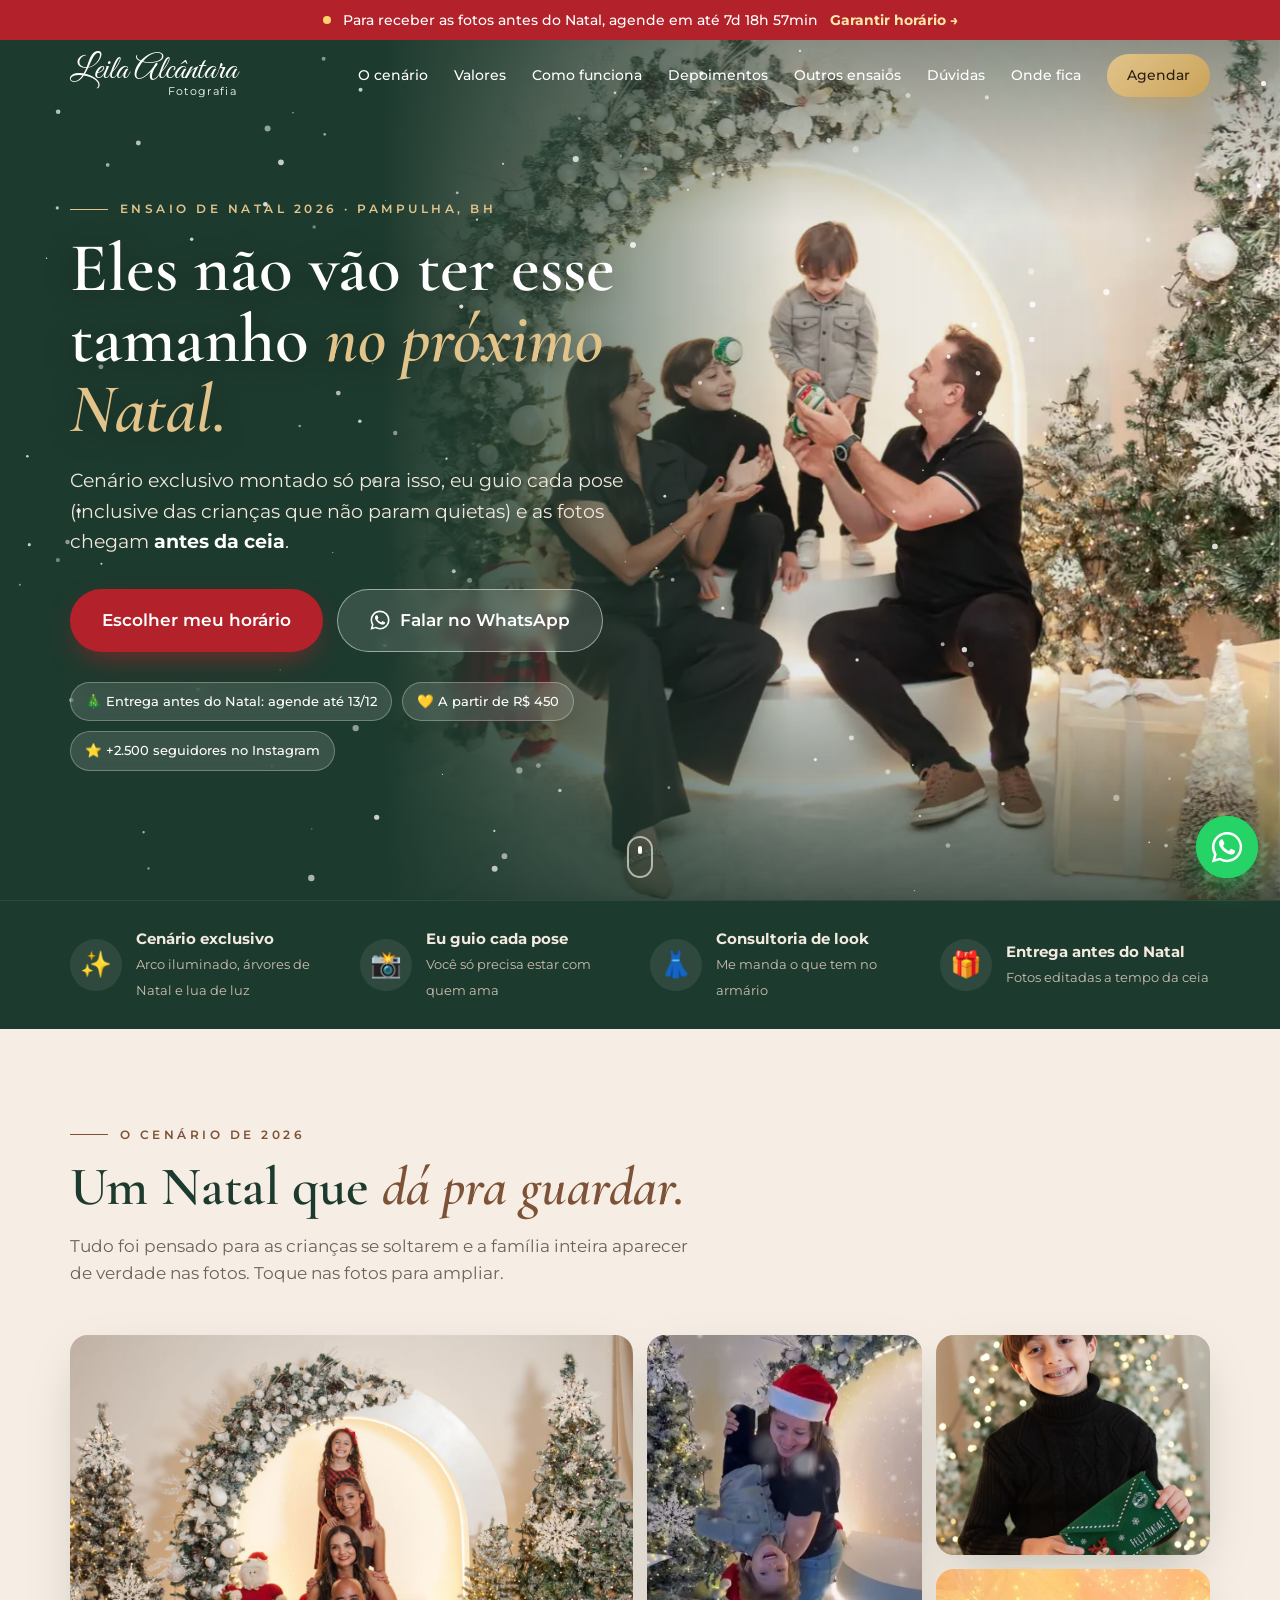
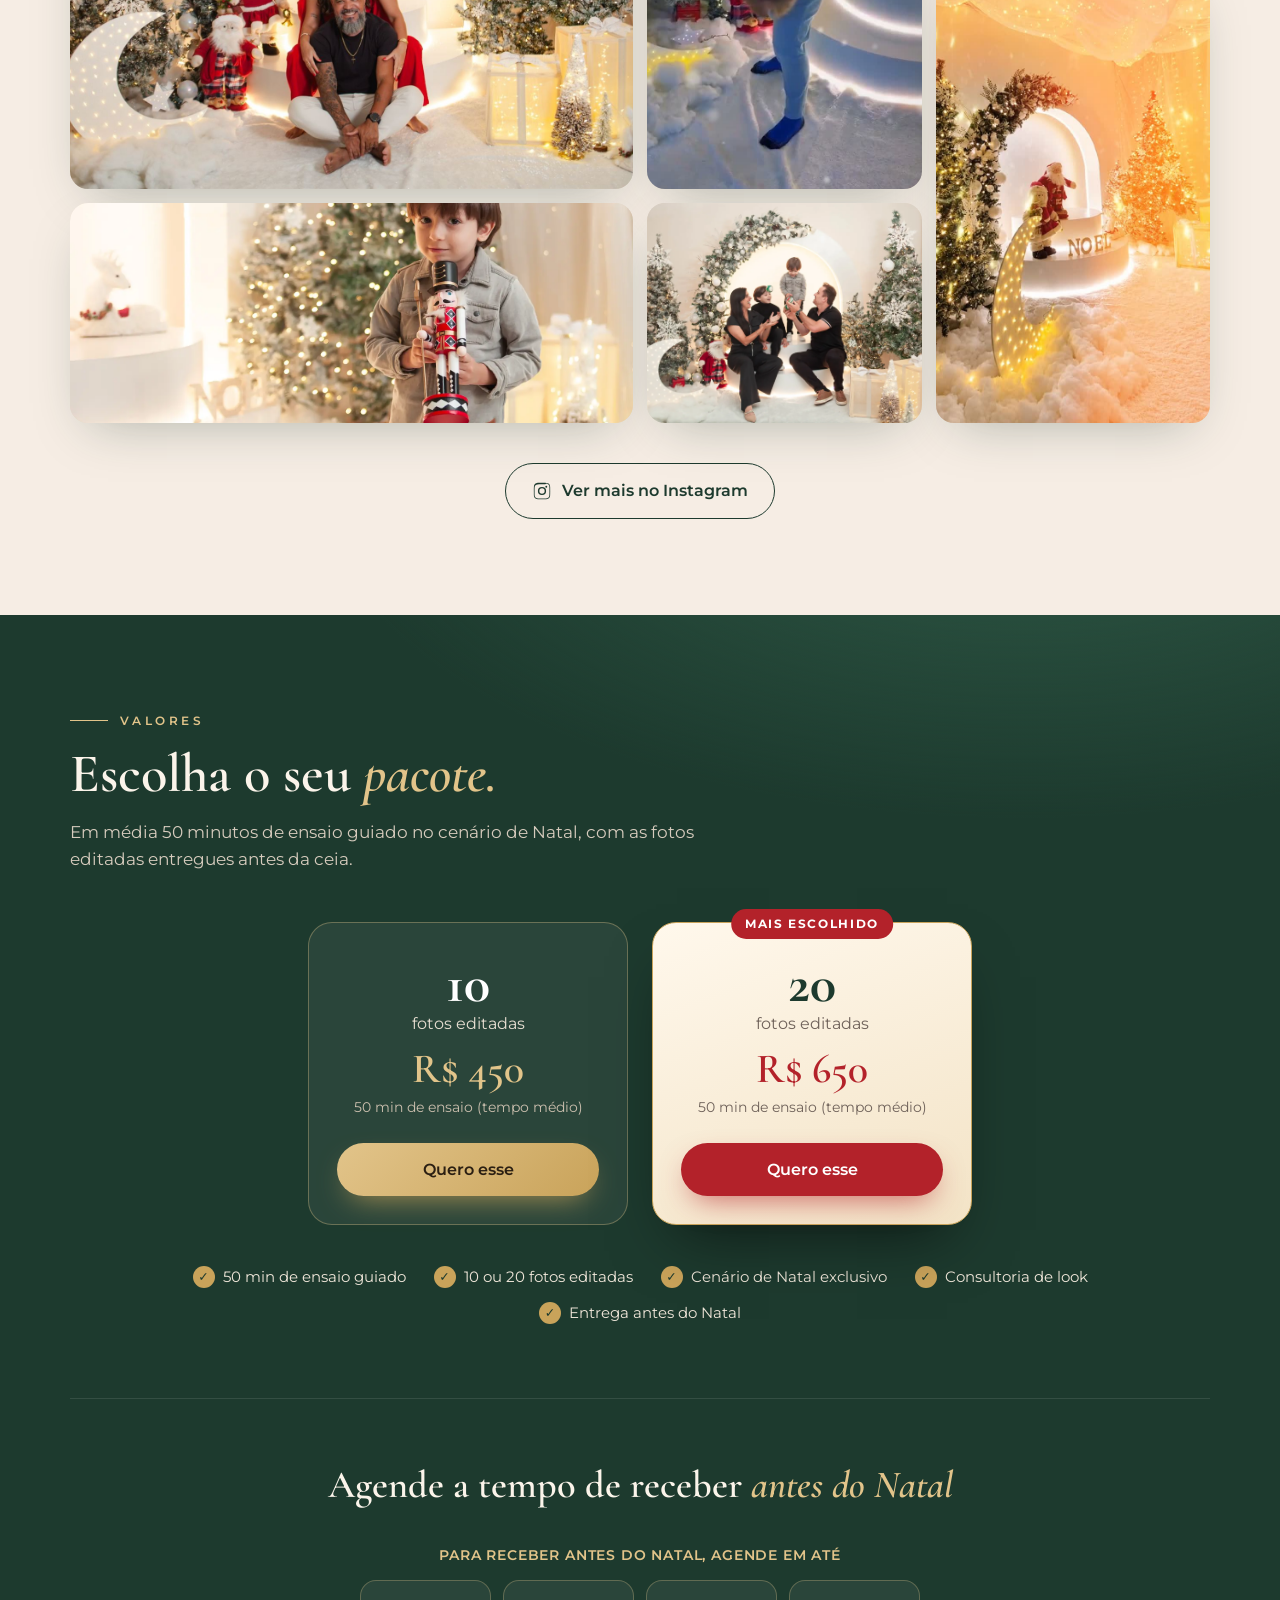
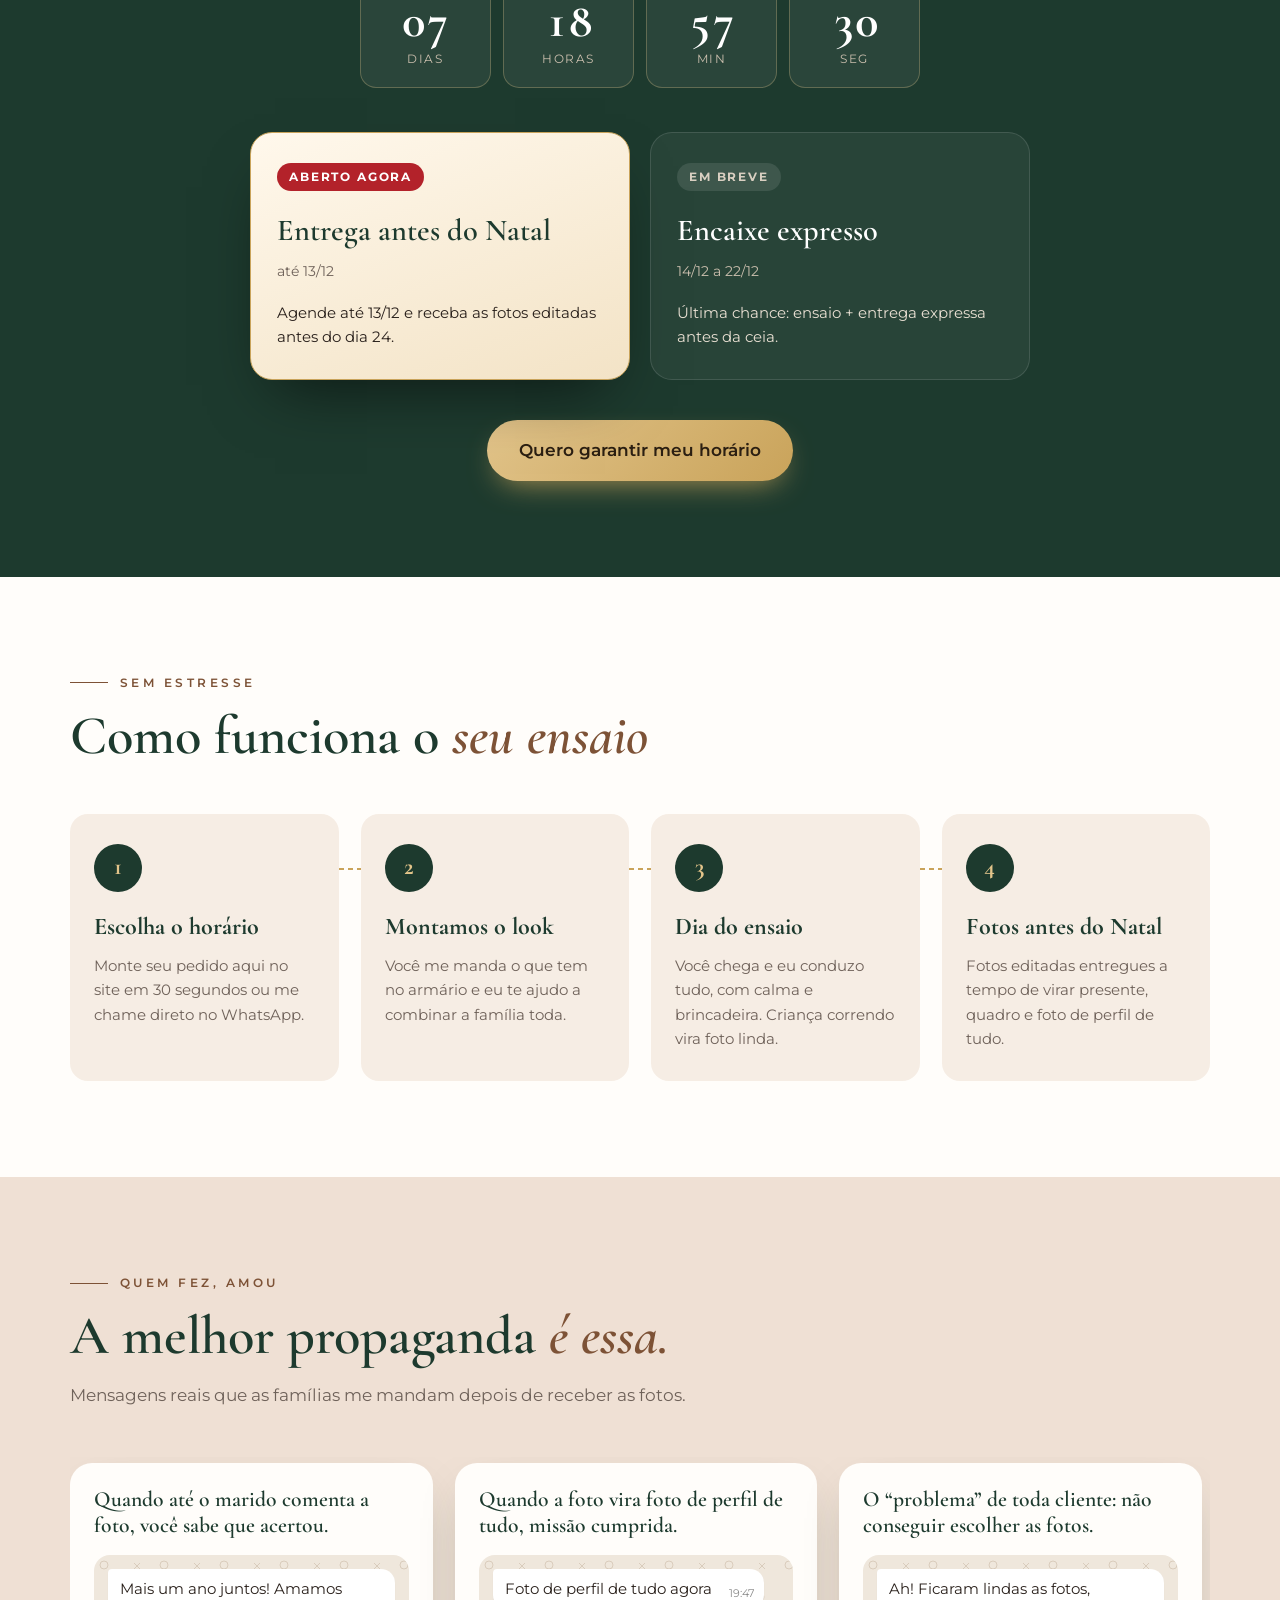
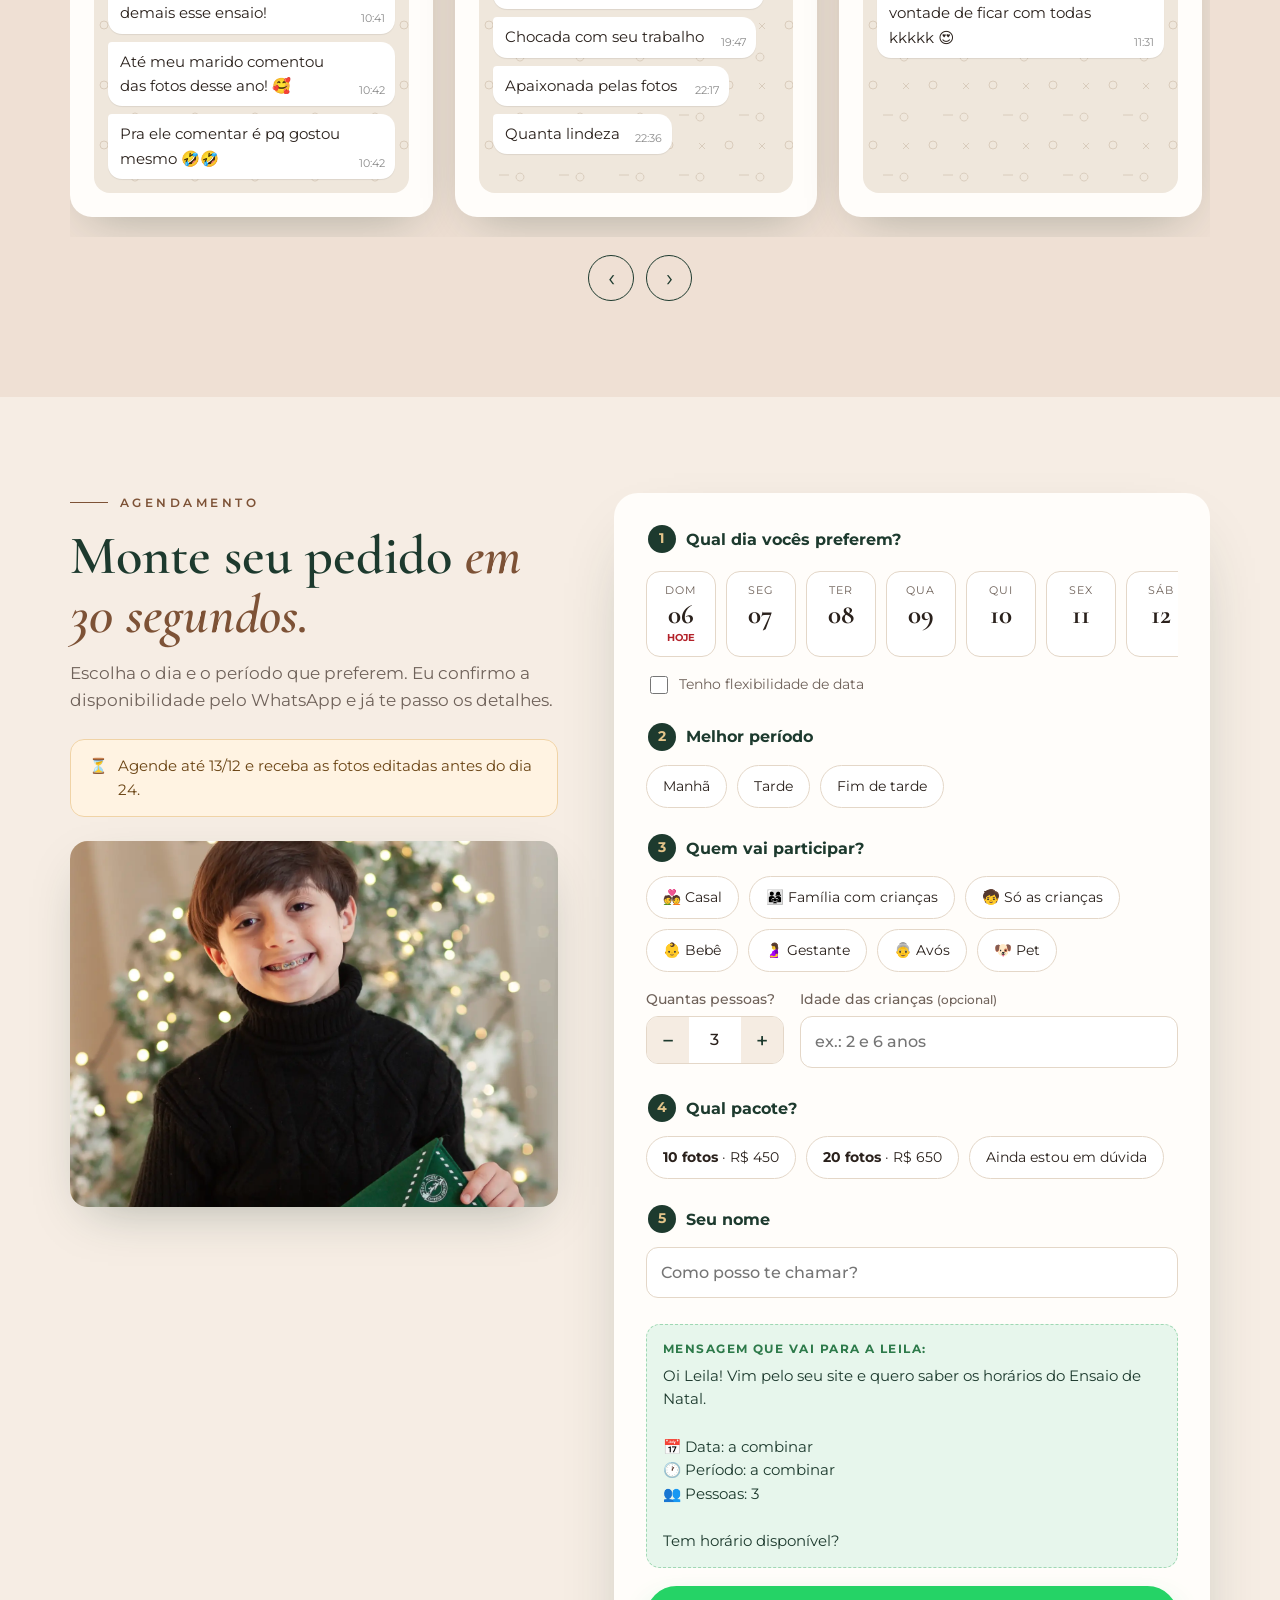
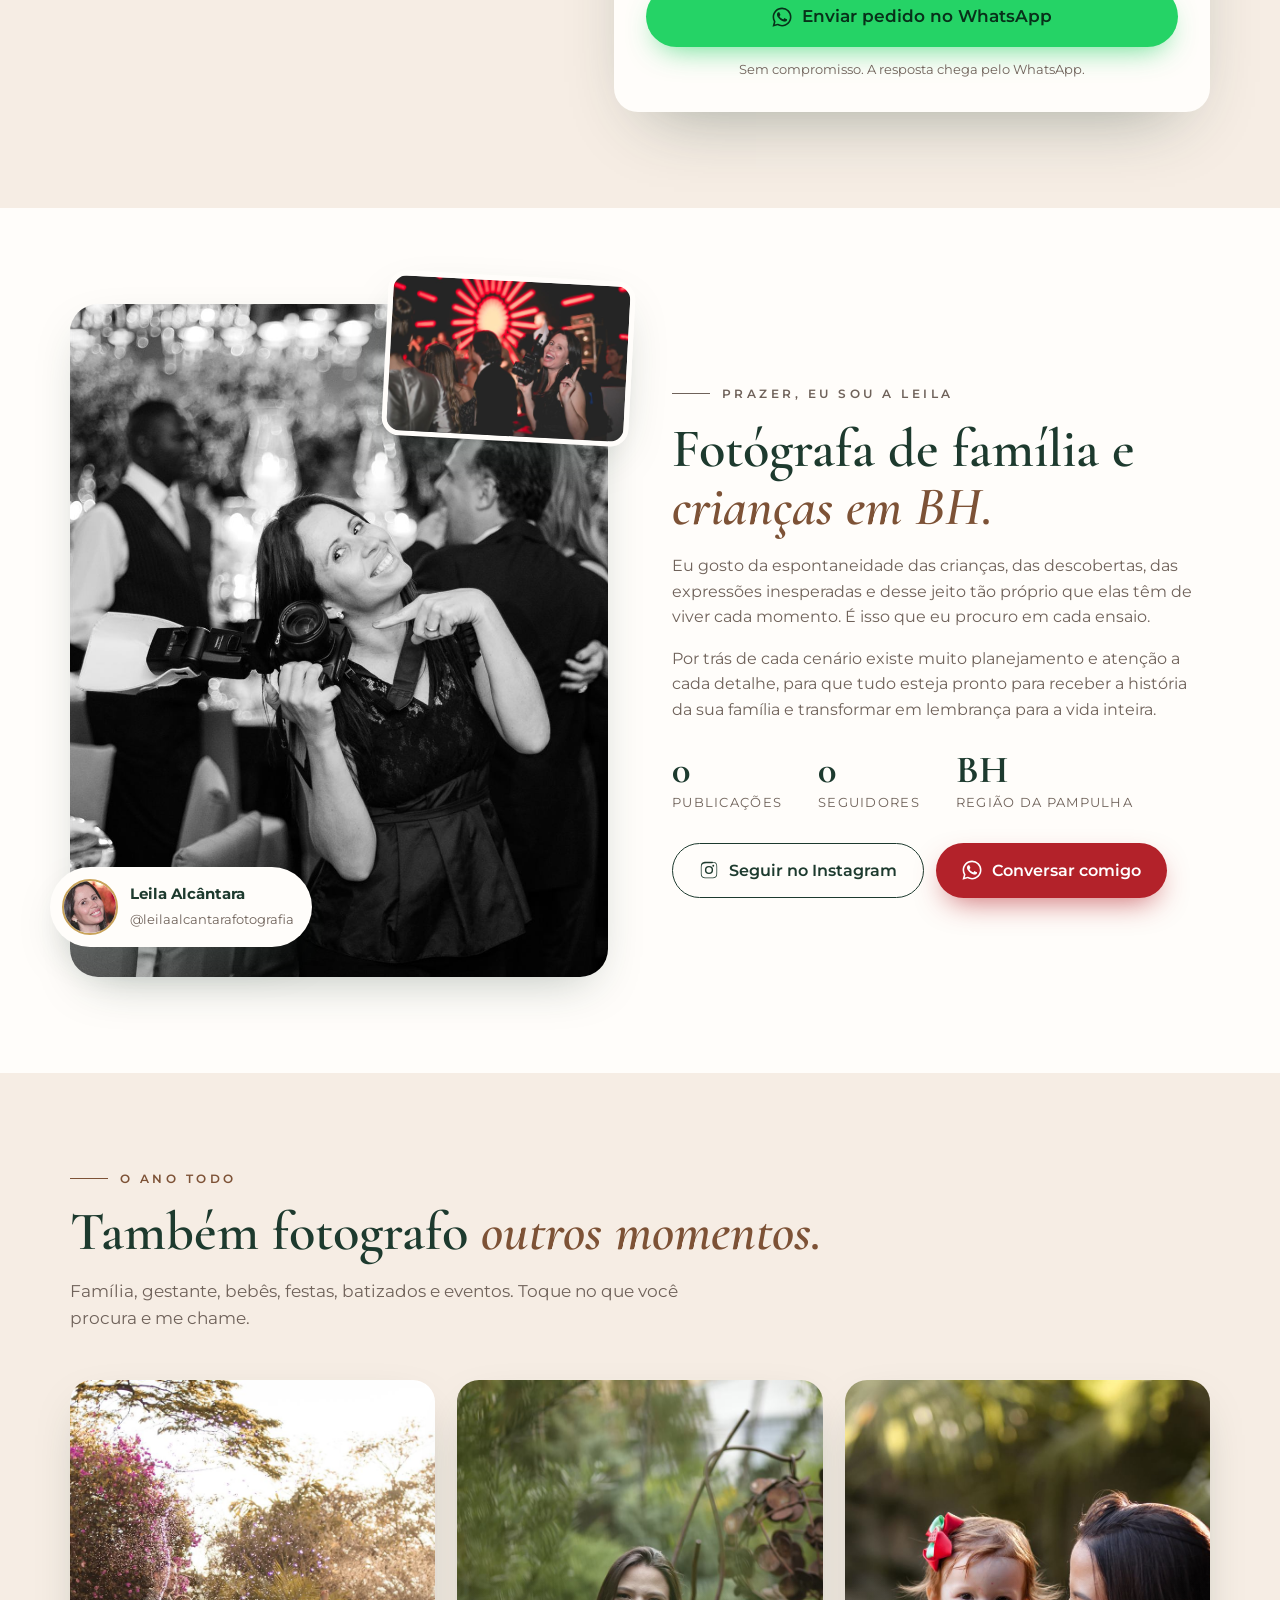
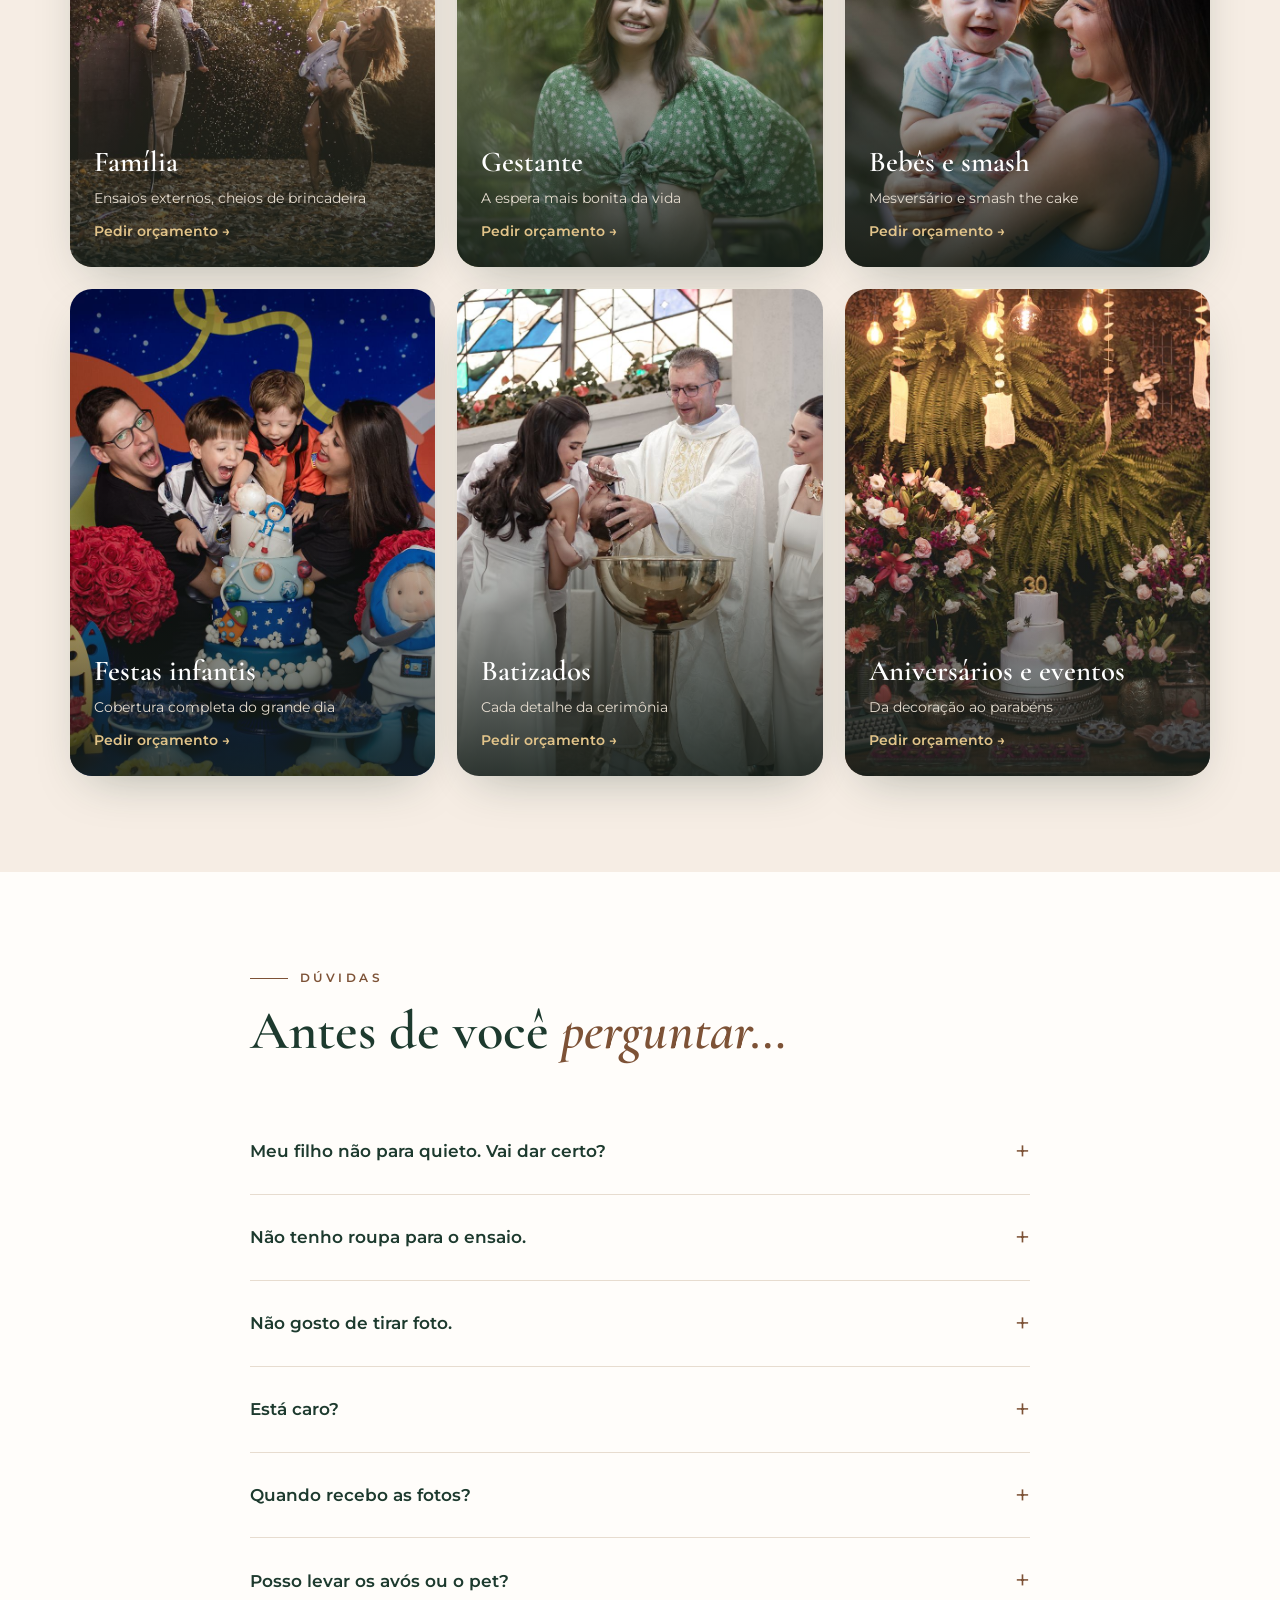
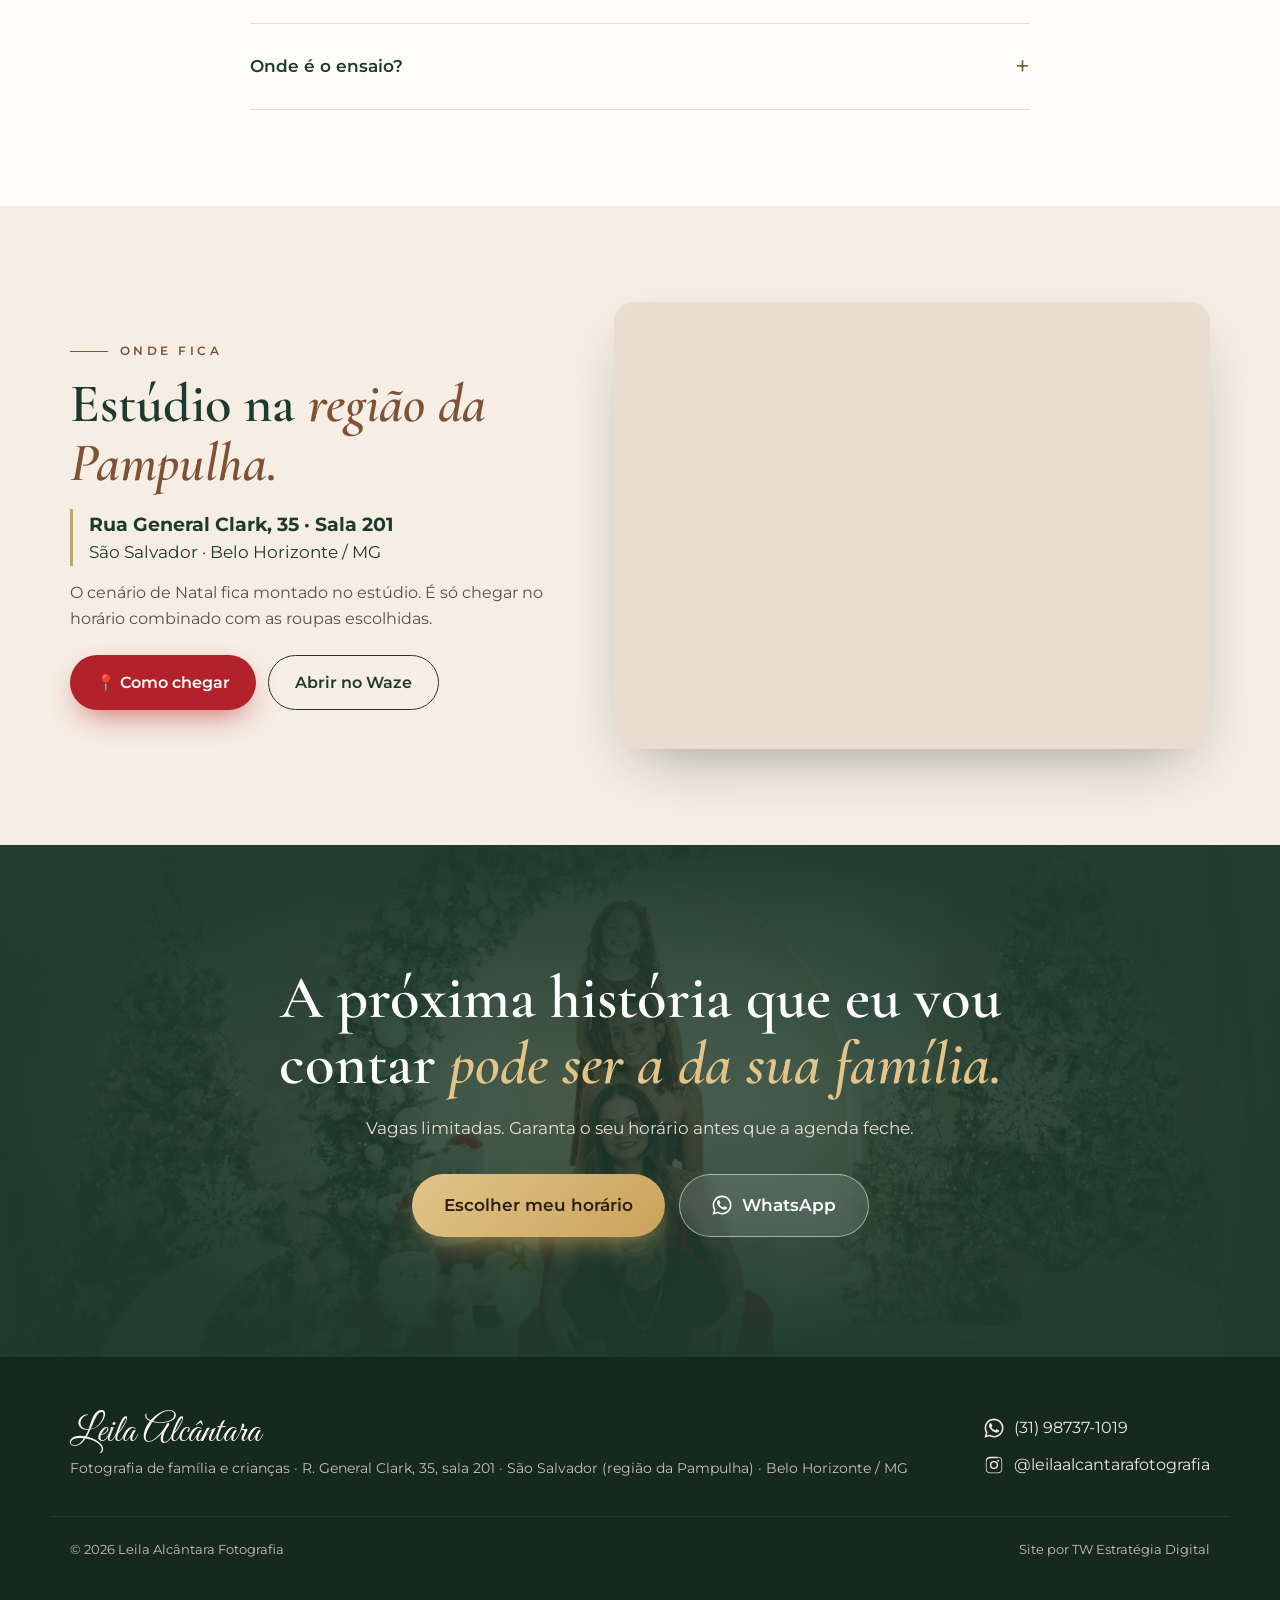
==== commit 8a41ed66: "Galeria: foto nova da familia no arco (alta) em destaque e no fundo da chamada final Co-Authored-By:" ====
--- a/index.html
+++ b/index.html
@@ -115,12 +115,12 @@
     </div>
 
     <div class="gallery" id="gallery">
-      <figure class="g g--big" data-full="img/ig/natal-familia-arco.webp"><img src="img/ig/natal-familia-arco.webp" alt="Família no cenário de Natal com arco iluminado" loading="lazy"><figcaption>Família no arco iluminado</figcaption></figure>
+      <figure class="g g--big" data-full="img/natal/familia-arco-2026.jpg"><img src="img/natal/familia-arco-2026.jpg" alt="Família sorrindo no cenário de Natal com arco iluminado, lua e árvores" loading="lazy"><figcaption>Família toda junta</figcaption></figure>
       <figure class="g g--tall" data-full="img/ig/reel-natal-crianca.jpg"><img src="img/ig/reel-natal-crianca.jpg" alt="Mãe brincando com o filho no cenário de Natal" loading="lazy"><figcaption>Bastidor: brincadeira vira foto</figcaption></figure>
       <figure class="g" data-full="img/ig/natal-menino-carta.webp"><img src="img/ig/natal-menino-carta.webp" alt="Menino sorrindo com carta de Natal" loading="lazy"><figcaption>Carta para o Papai Noel</figcaption></figure>
       <figure class="g g--tall" data-full="img/ig/reel-cenario.jpg"><img src="img/ig/reel-cenario.jpg" alt="Cenário de Natal com lua iluminada e Papai Noel" loading="lazy"><figcaption>O cenário pronto pra você</figcaption></figure>
       <figure class="g g--wide" data-full="img/ig/natal-menino-quebra-nozes.webp"><img src="img/ig/natal-menino-quebra-nozes.webp" alt="Menino com quebra-nozes em frente à árvore de Natal" loading="lazy"><figcaption>Detalhes que encantam</figcaption></figure>
-      <figure class="g" data-full="img/ig/reel-bastidores.jpg"><img src="img/ig/reel-bastidores.jpg" alt="Família posando no arco de Natal" loading="lazy"><figcaption>Família toda junta</figcaption></figure>
+      <figure class="g" data-full="img/ig/natal-familia-arco.webp"><img src="img/ig/natal-familia-arco.webp" alt="Família no cenário de Natal com arco iluminado" loading="lazy"><figcaption>Família no arco iluminado</figcaption></figure>
     </div>
 
     <div class="center mt">
@@ -410,7 +410,7 @@
 
 <!-- ================= CTA FINAL ================= -->
 <section class="final">
-  <div class="final__bg" style="background-image:url('img/ig/reel-bastidores.jpg')"></div>
+  <div class="final__bg" style="background-image:url('img/natal/familia-arco-2026.jpg')"></div>
   <div class="container final__inner">
     <h2 class="final__title">A próxima história que eu vou contar <em>pode ser a da sua família.</em></h2>
     <p class="final__sub" id="final-sub">Vagas limitadas. Garanta o seu horário antes que a agenda feche.</p>
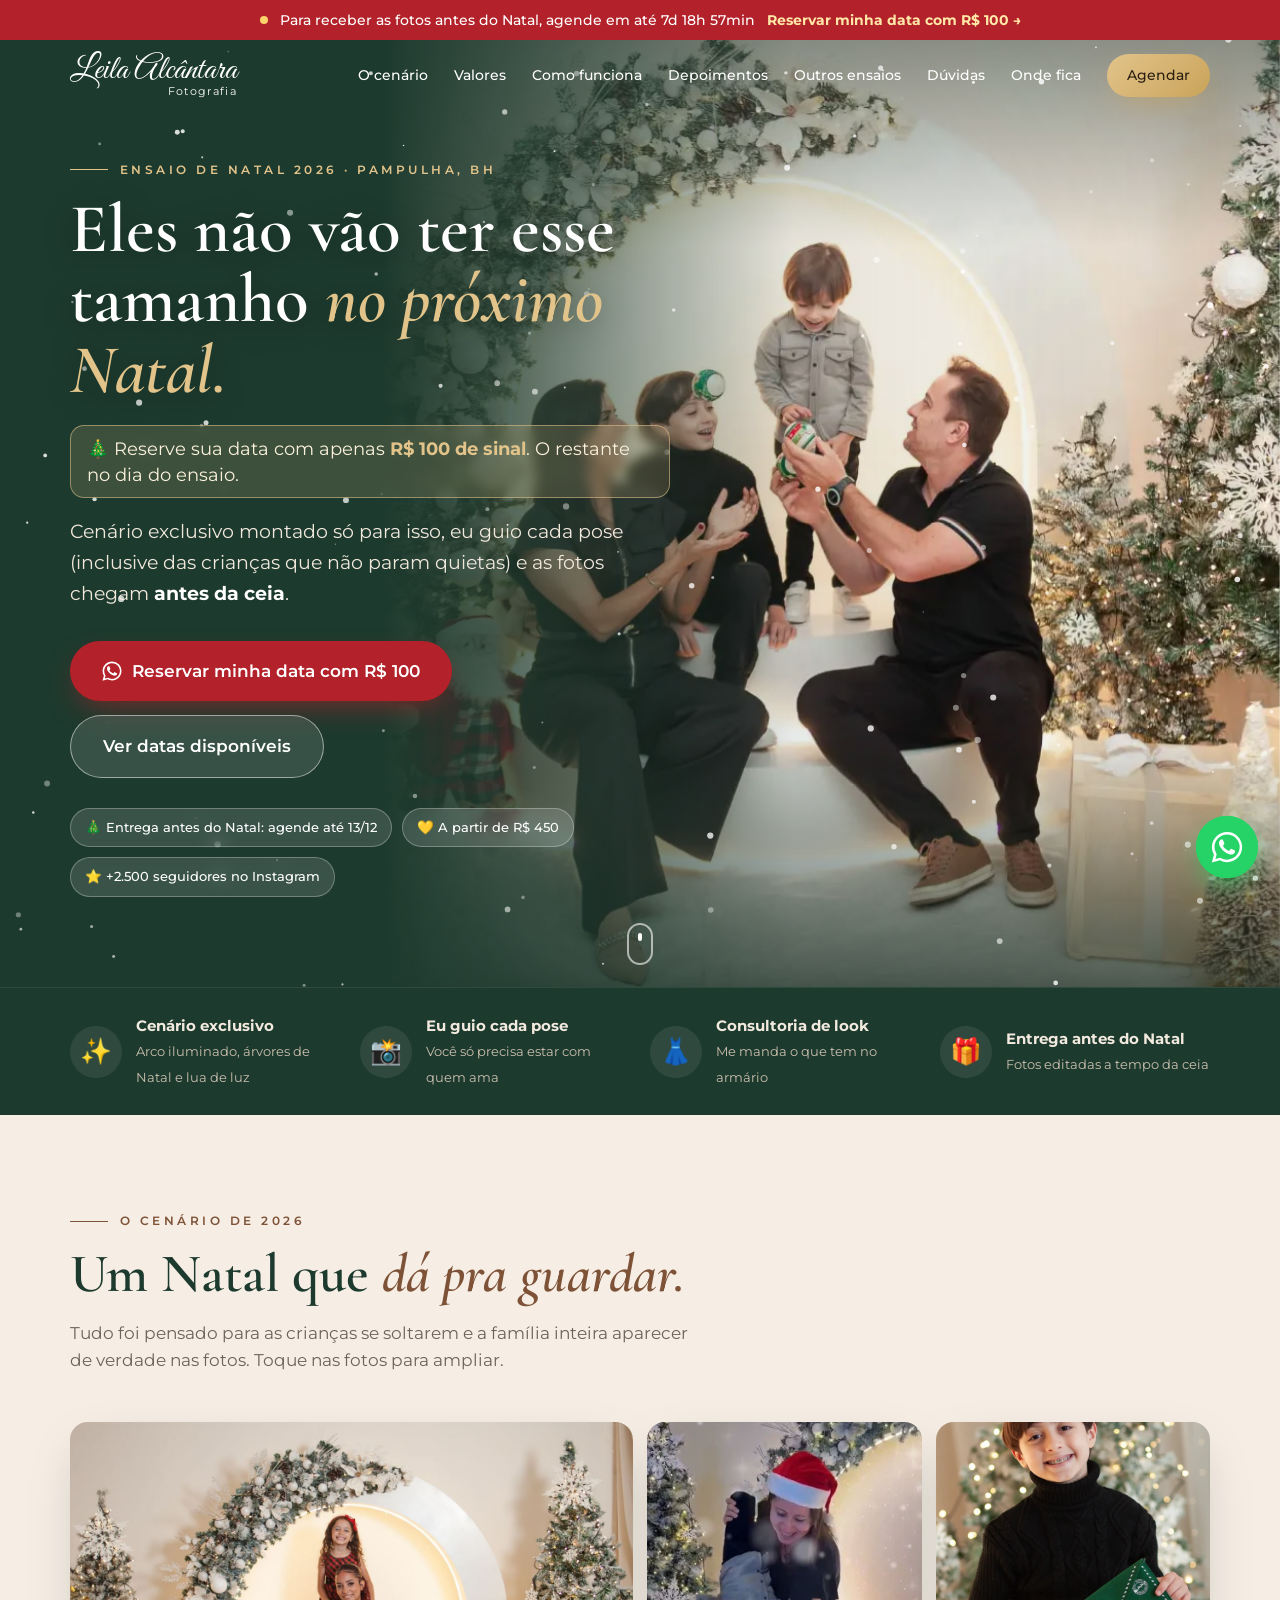
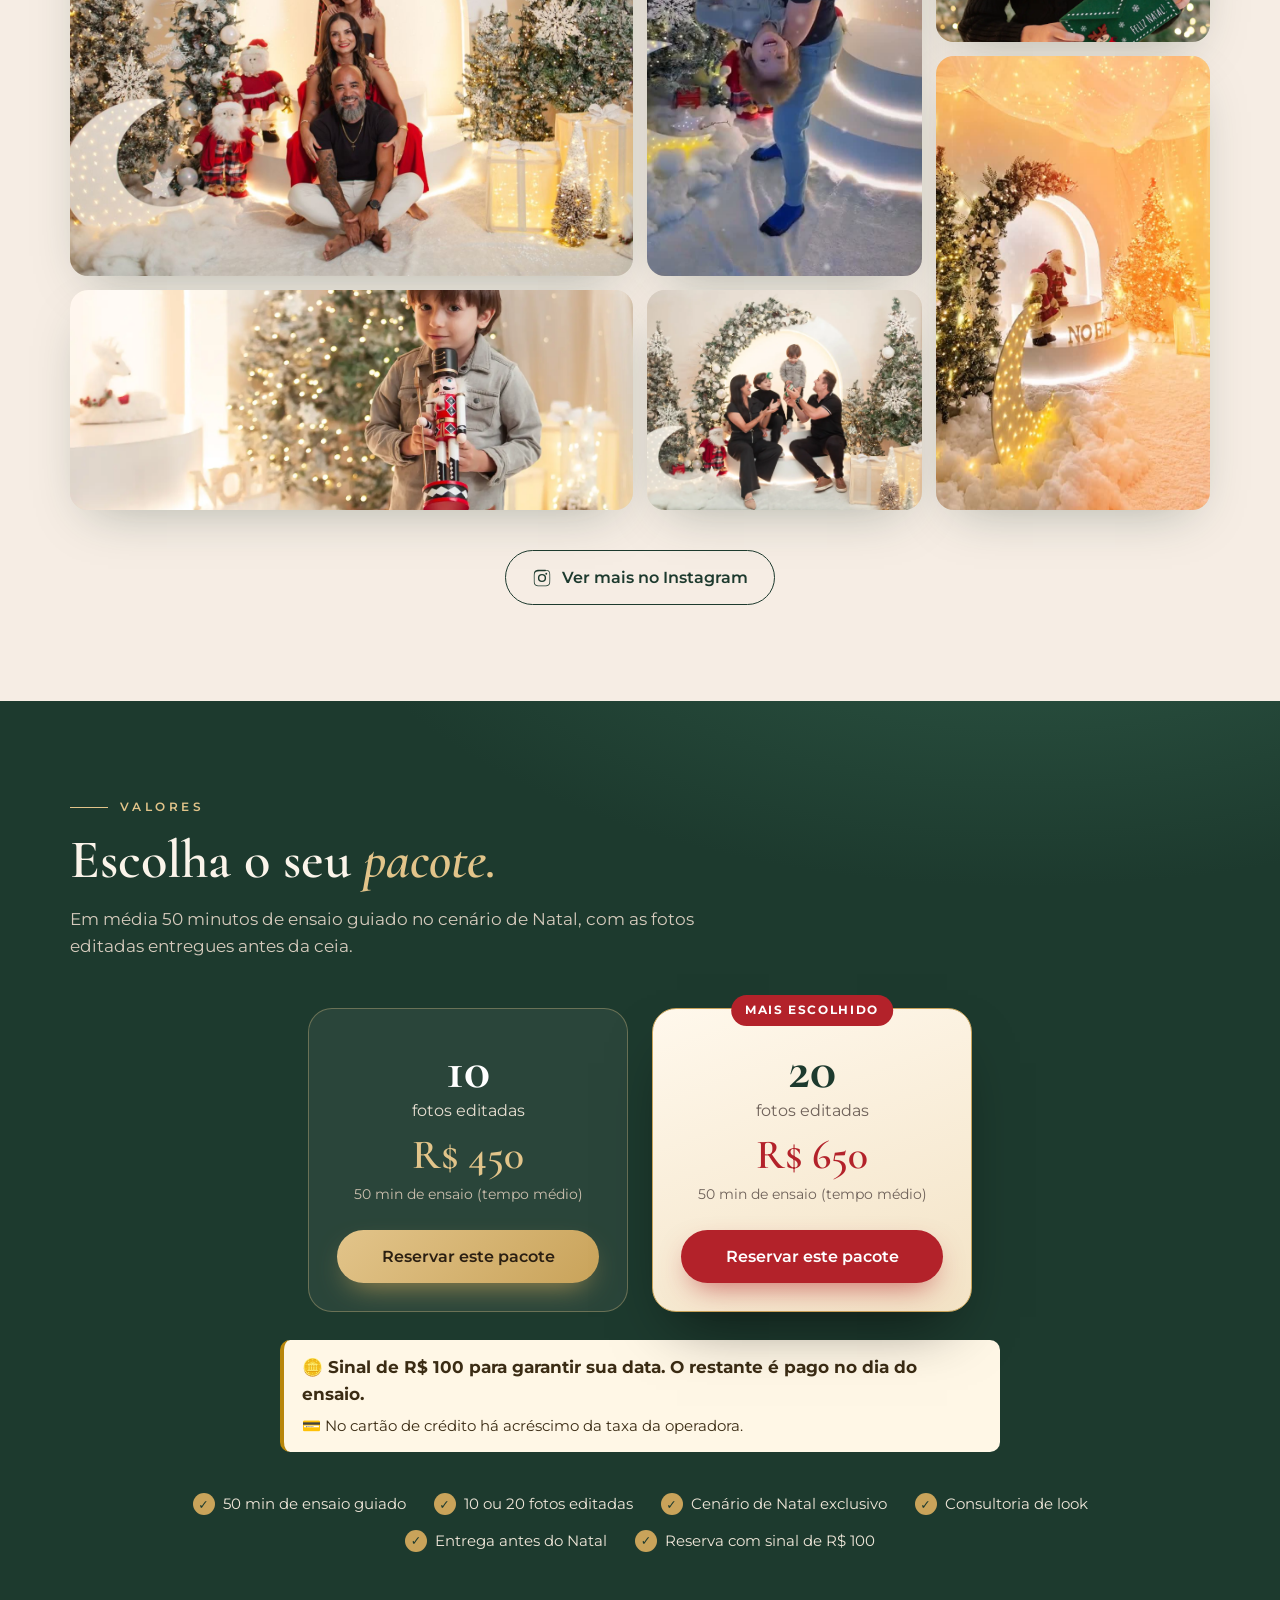
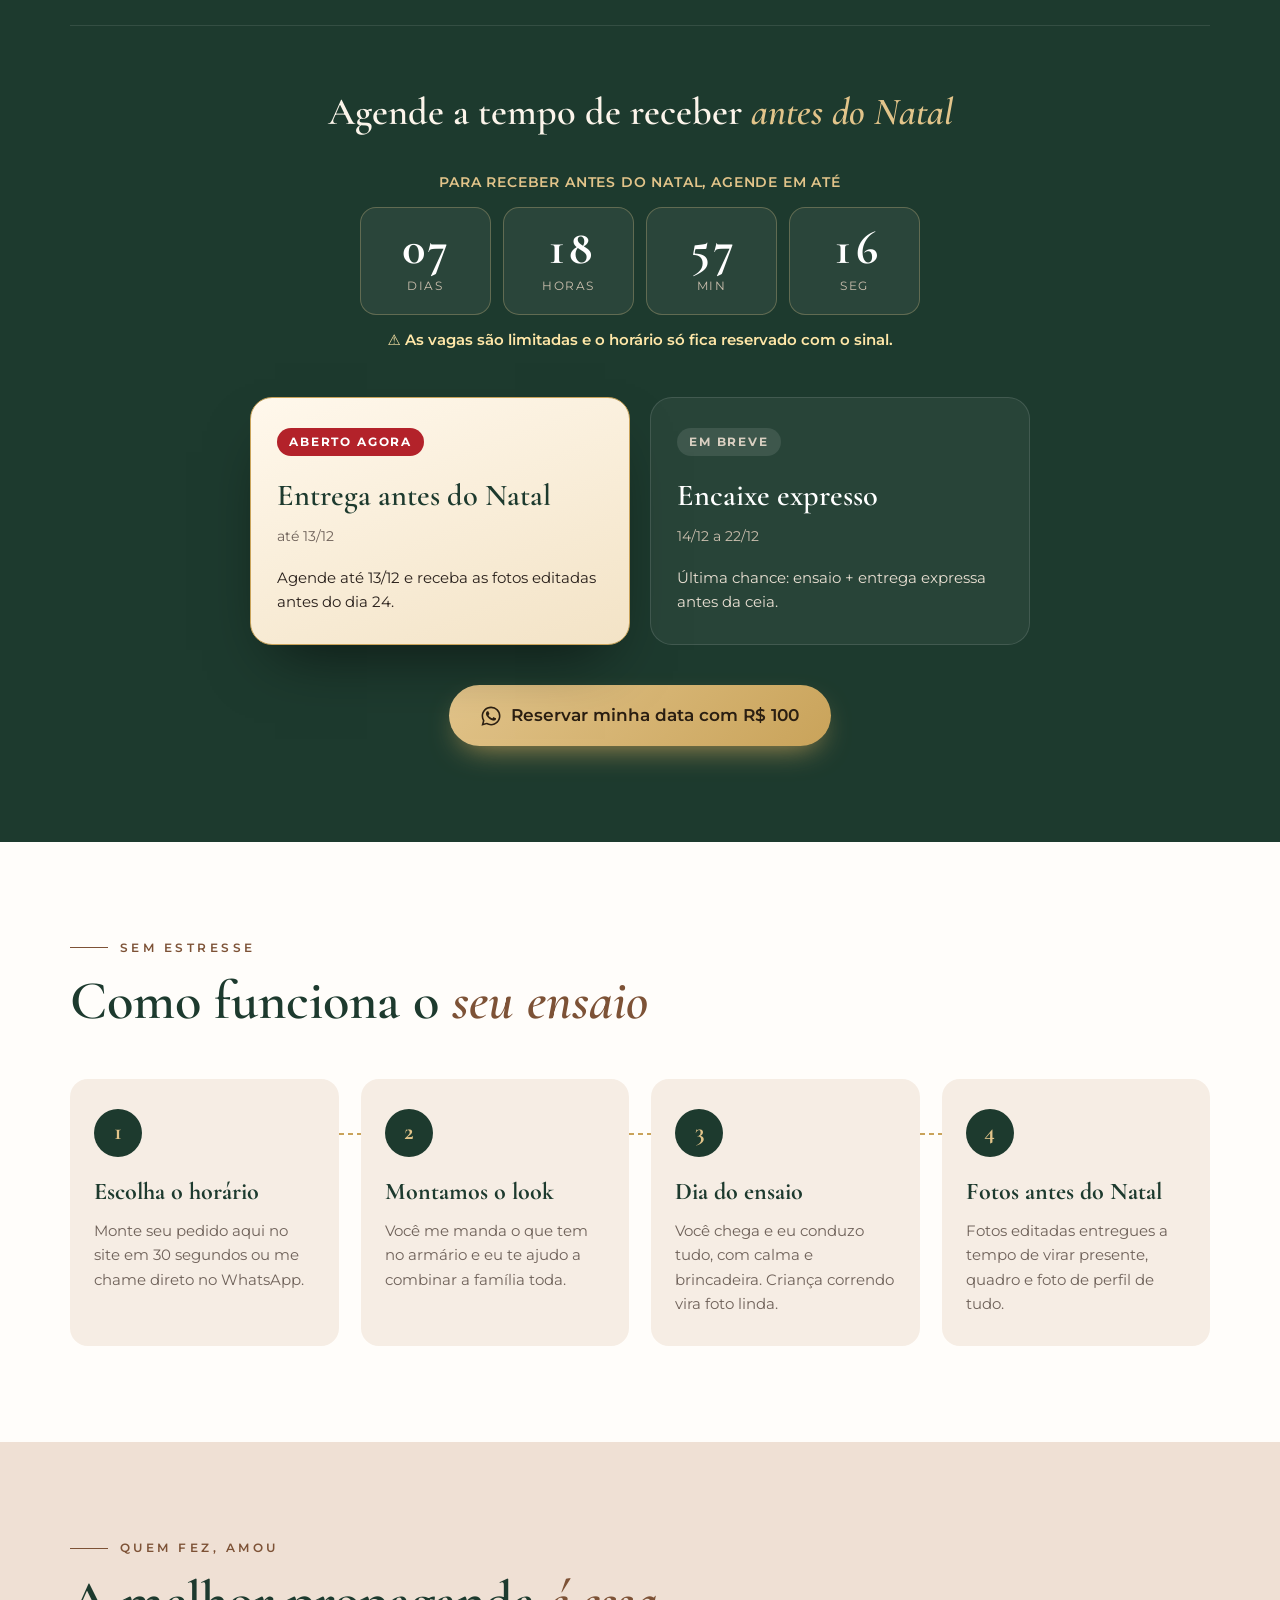
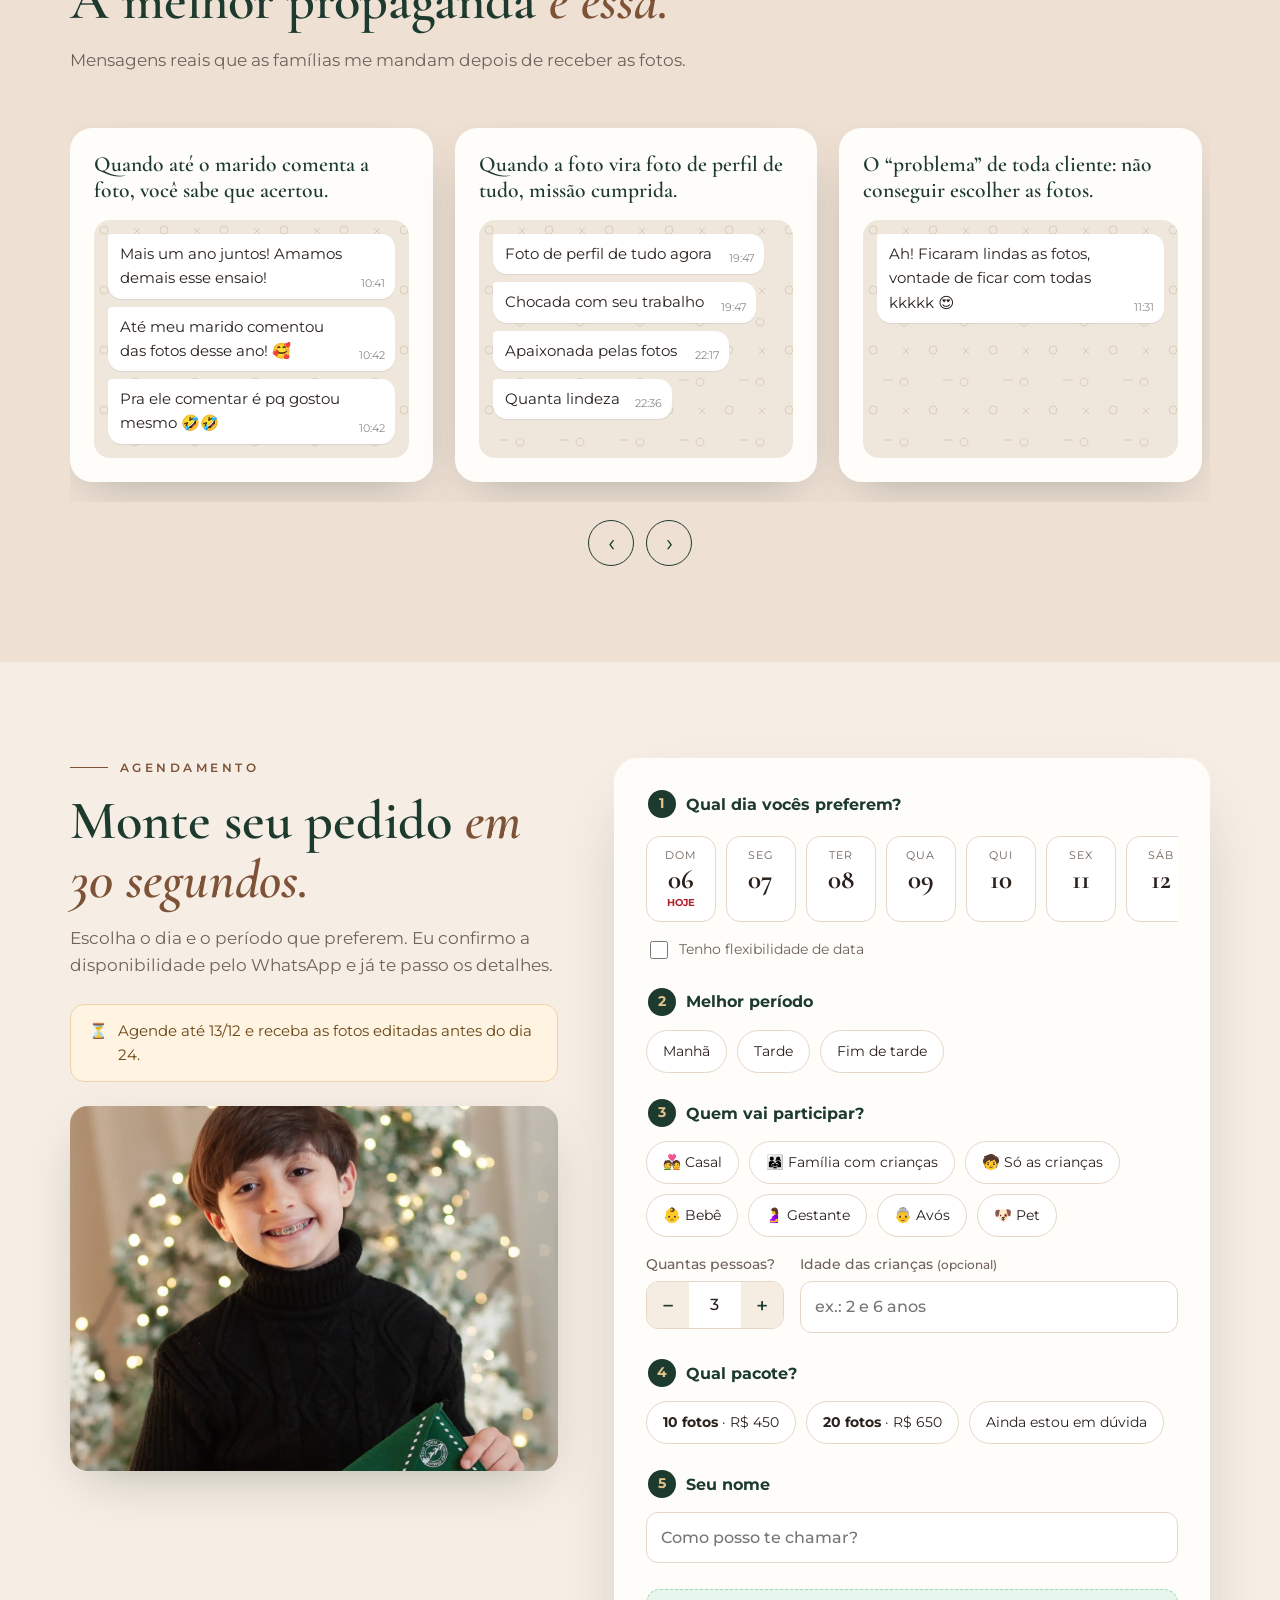
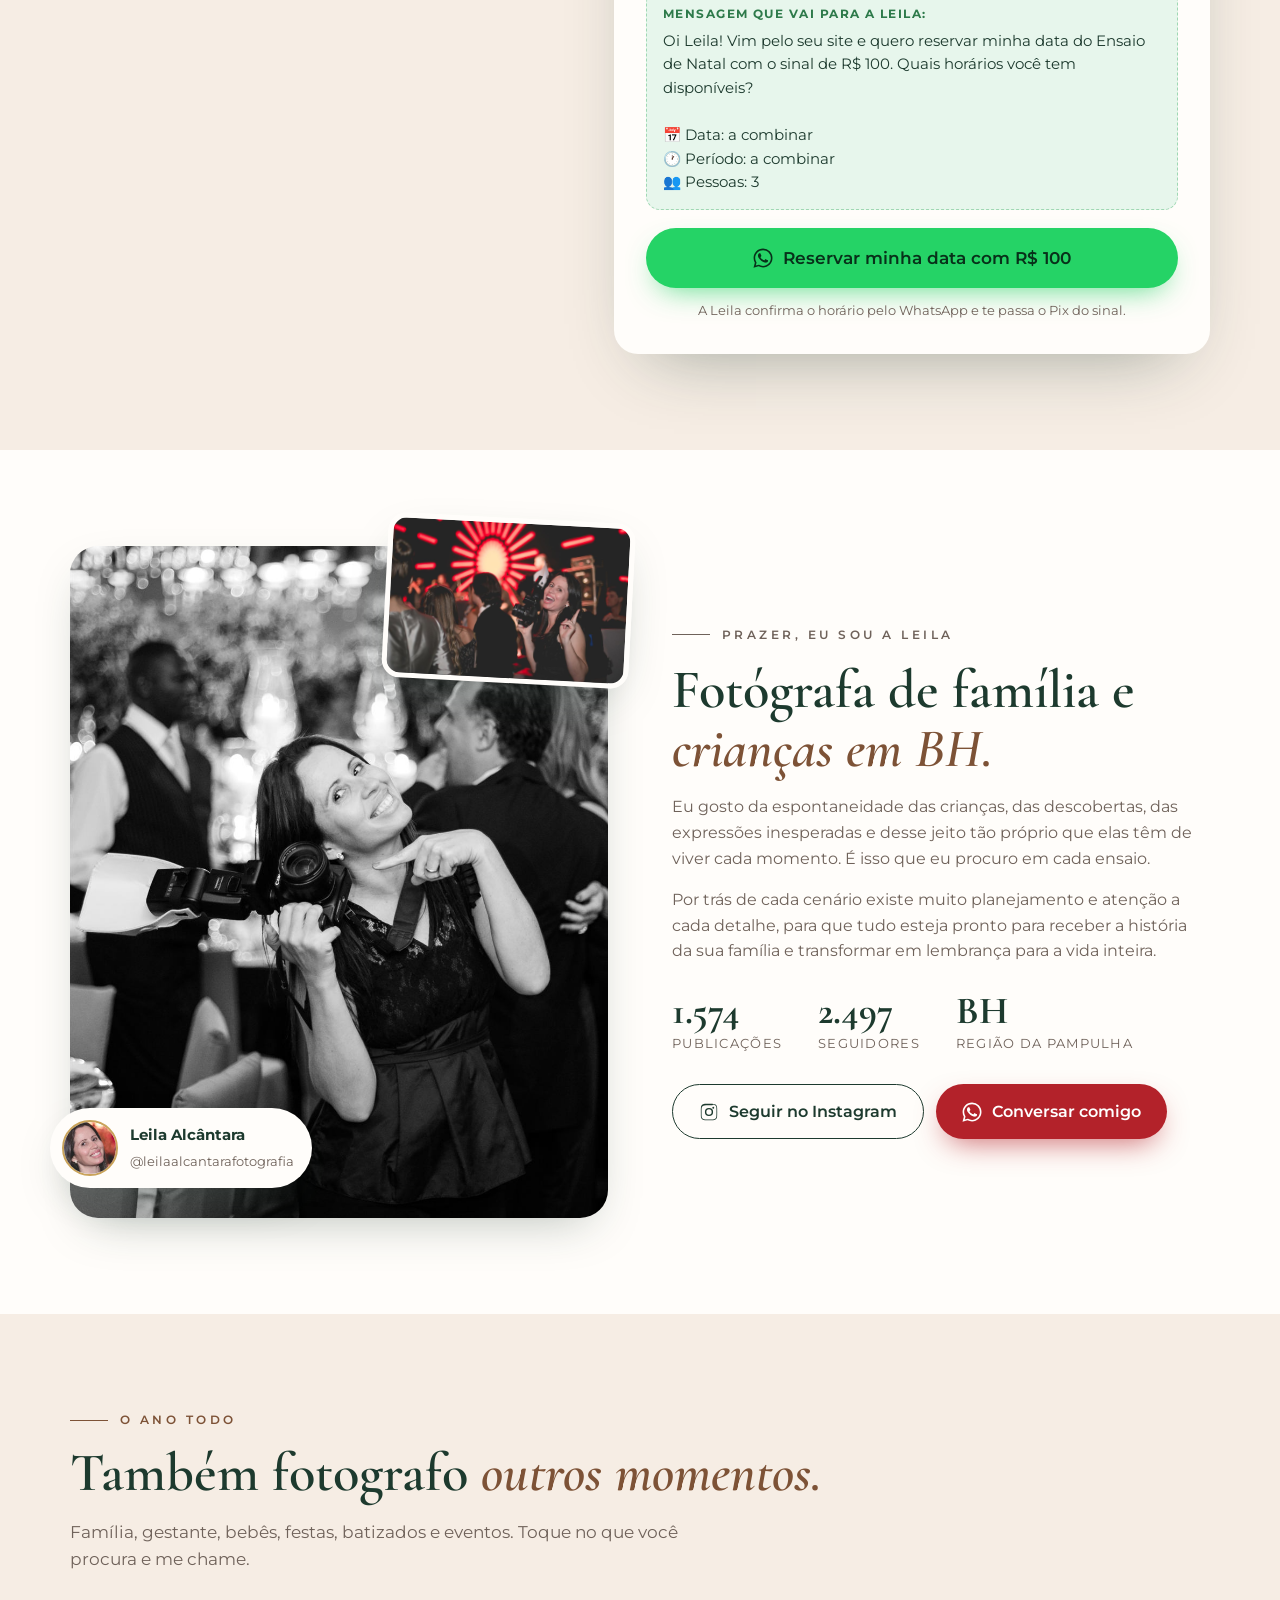
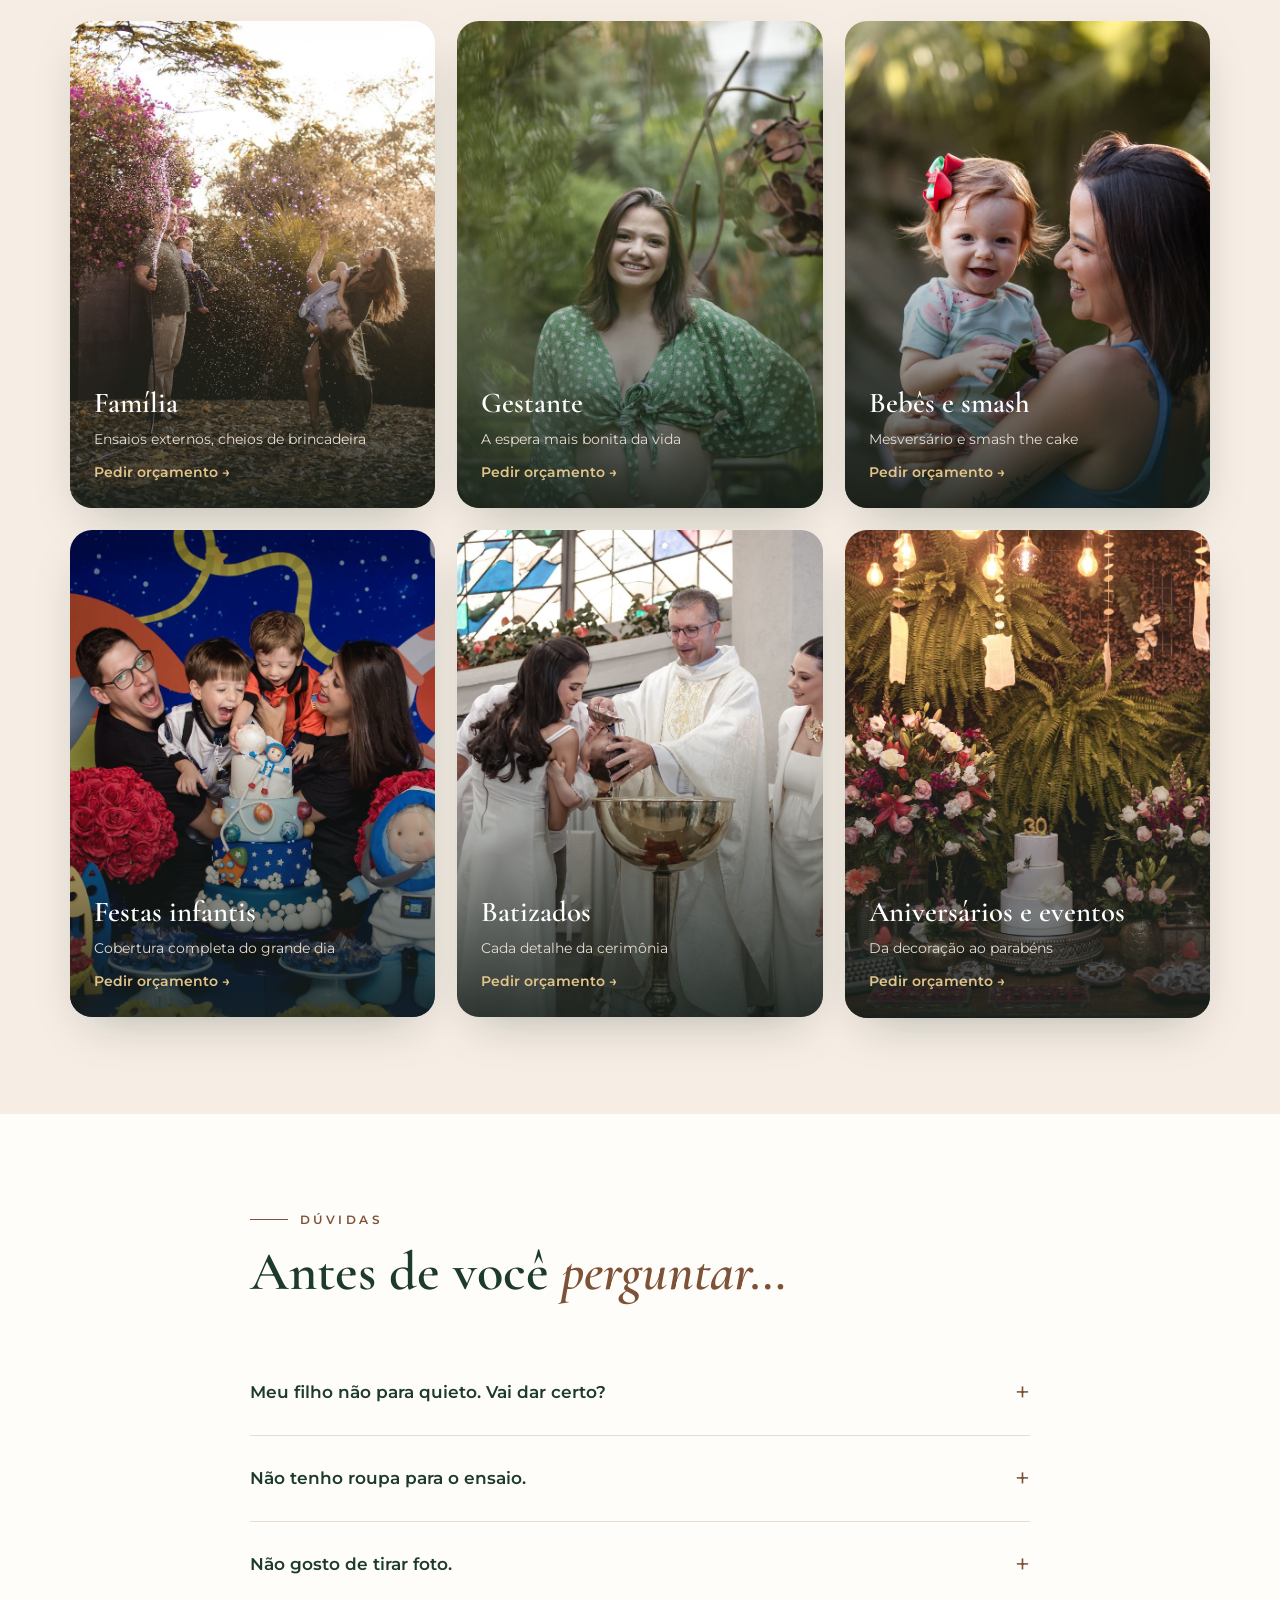
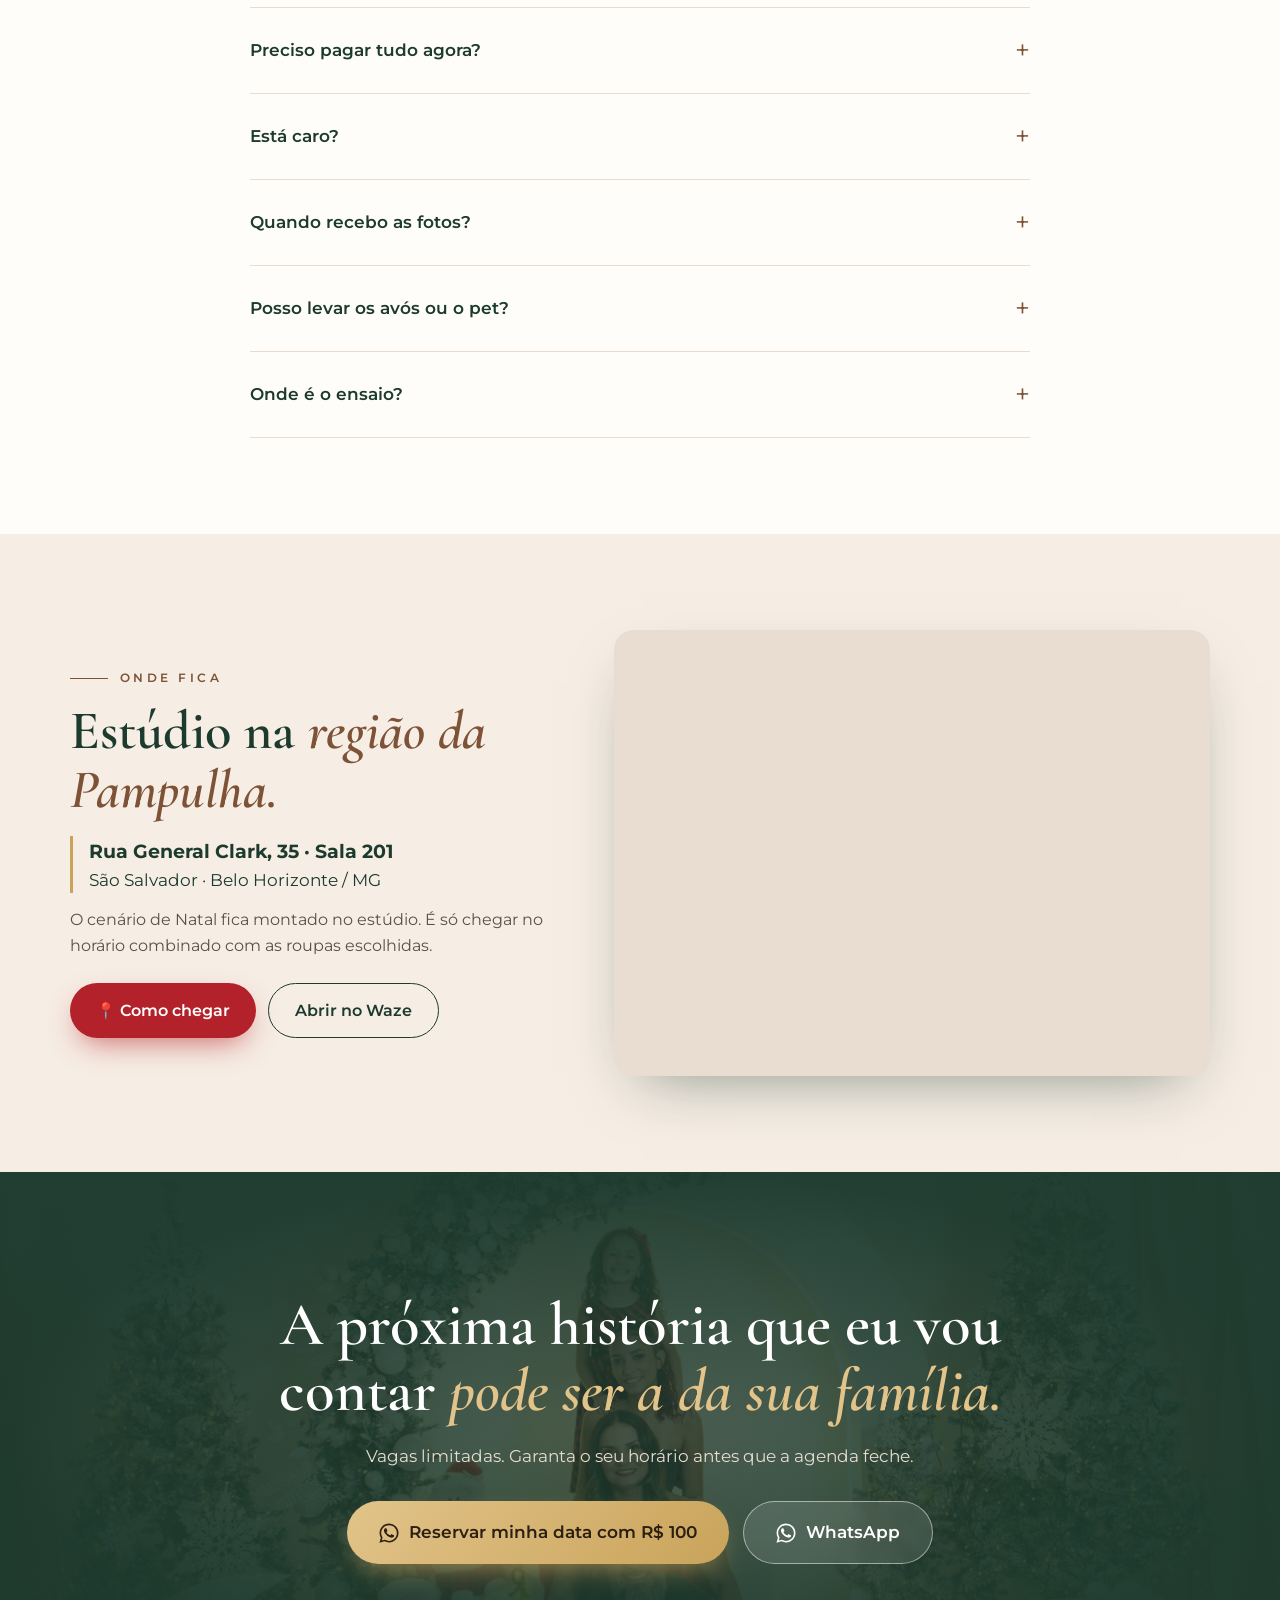
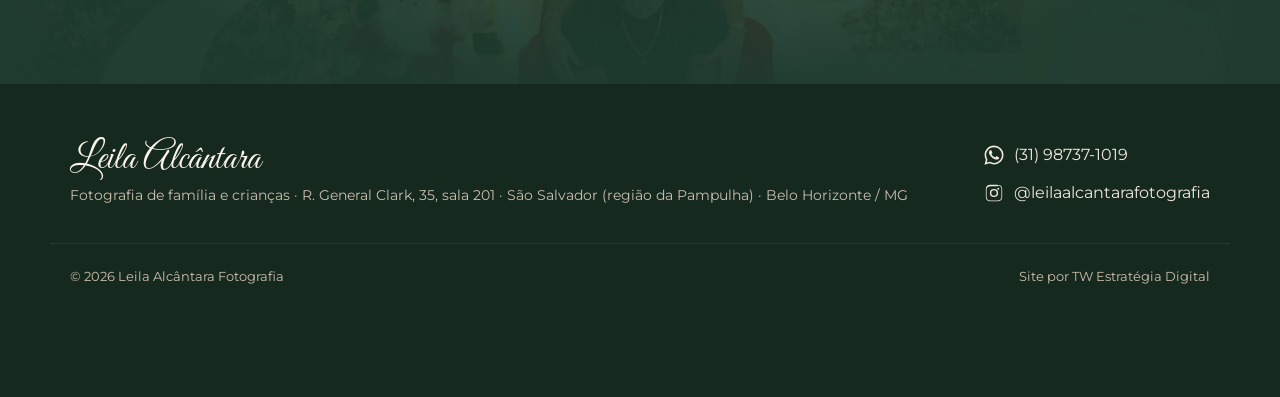
==== commit be95c137: "Sinal de R$ 100: destaque no topo e nos pacotes, botoes 'Reservar minha data com R$ 100' direto no W" ====
--- a/index.html
+++ b/index.html
@@ -46,7 +46,7 @@
 <div class="topbar" id="topbar">
   <span class="topbar__dot"></span>
   <span id="topbar-text">Ensaio de Natal 2026 · agenda aberta</span>
-  <a href="#agendar" class="topbar__link">Garantir horário →</a>
+  <a href="#" class="topbar__link js-wa" data-origem="topbar">Reservar minha data com R$ 100 →</a>
 </div>
 
 <header class="header" id="header">
@@ -79,12 +79,11 @@
   <div class="container hero__content">
     <p class="eyebrow eyebrow--light"><span class="line"></span>Ensaio de Natal 2026 · Pampulha, BH</p>
     <h1 class="hero__title">Eles não vão ter esse tamanho <em>no próximo Natal.</em></h1>
+    <p class="hero__sinal">🎄 Reserve sua data com apenas <strong>R$ 100 de sinal</strong>. O restante no dia do ensaio.</p>
     <p class="hero__lead">Cenário exclusivo montado só para isso, eu guio cada pose (inclusive das crianças que não param quietas) e as fotos chegam <strong>antes da ceia</strong>.</p>
     <div class="hero__ctas">
-      <a href="#agendar" class="btn btn--red btn--lg">Escolher meu horário</a>
-      <a href="#" class="btn btn--ghost btn--lg js-wa" data-origem="hero">
-        <svg class="ico" viewBox="0 0 24 24" aria-hidden="true"><use href="#i-wa"/></svg> Falar no WhatsApp
-      </a>
+      <a href="#" class="btn btn--red btn--lg js-wa" data-origem="hero-reservar"><svg class="ico" viewBox="0 0 24 24" aria-hidden="true"><use href="#i-wa"/></svg> Reservar minha data com R$ 100</a>
+      <a href="#agendar" class="btn btn--ghost btn--lg">Ver datas disponíveis</a>
     </div>
     <div class="hero__chips">
       <span class="chip chip--glass" id="chip-lote">🎄 Entrega antes do Natal: agende até 13/12</span>
@@ -141,6 +140,11 @@
     </div>
 
     <div class="pacotes" id="pacotes"><!-- gerado pelo JS --></div>
+
+    <div class="sinal-box">
+      <p class="sinal-box__title">🪙 Sinal de R$ 100 para garantir sua data. O restante é pago no dia do ensaio.</p>
+      <p class="sinal-box__note">💳 No cartão de crédito há acréscimo da taxa da operadora.</p>
+    </div>
 
     <ul class="inclui" id="inclui"><!-- gerado pelo JS --></ul>
 
@@ -154,13 +158,14 @@
         <div><b id="cd-m">00</b><span>min</span></div>
         <div><b id="cd-s">00</b><span>seg</span></div>
       </div>
+      <p class="countdown__note">⚠️ As vagas são limitadas e o horário só fica reservado com o sinal.</p>
     </div>
 
     <div class="lotes" id="lotes"><!-- gerado pelo JS --></div>
     </div>
 
     <div class="center mt">
-      <a href="#agendar" class="btn btn--gold btn--lg">Quero garantir meu horário</a>
+      <a href="#" class="btn btn--gold btn--lg js-wa" data-origem="valores-reservar"><svg class="ico" viewBox="0 0 24 24" aria-hidden="true"><use href="#i-wa"/></svg> Reservar minha data com R$ 100</a>
     </div>
   </div>
 </section>
@@ -294,9 +299,9 @@
       </div>
 
       <button type="submit" class="btn btn--wa btn--lg btn--block">
-        <svg class="ico" viewBox="0 0 24 24" aria-hidden="true"><use href="#i-wa"/></svg> Enviar pedido no WhatsApp
+        <svg class="ico" viewBox="0 0 24 24" aria-hidden="true"><use href="#i-wa"/></svg> Reservar minha data com R$ 100
       </button>
-      <p class="form__note">Sem compromisso. A resposta chega pelo WhatsApp.</p>
+      <p class="form__note">A Leila confirma o horário pelo WhatsApp e te passa o Pix do sinal.</p>
     </form>
   </div>
 </section>
@@ -378,6 +383,7 @@
       <details><summary>Meu filho não para quieto. Vai dar certo?</summary><p>Ótimo! As melhores fotos são as que ninguém posou. Eu conduzo o ensaio com brincadeira e no tempo da criança, e é justamente dessa bagunça que saem as fotos mais lindas.</p></details>
       <details><summary>Não tenho roupa para o ensaio.</summary><p>Eu te ajudo a montar o look. É só me mandar pelo WhatsApp foto do que vocês têm no armário que a gente combina a família toda.</p></details>
       <details><summary>Não gosto de tirar foto.</summary><p>Eu guio cada pose, do começo ao fim. Você só precisa estar com quem ama, o resto é comigo.</p></details>
+      <details><summary>Preciso pagar tudo agora?</summary><p>Não! Você garante sua data com um sinal de <strong>R$ 100 via Pix</strong>, e o restante é pago no dia do ensaio. No cartão de crédito há acréscimo da taxa da operadora.</p></details>
       <details><summary>Está caro?</summary><p id="faq-preco">É a foto que você vai olhar por 20 anos, em todos os Natais. Me chama no WhatsApp que eu te passo os valores e as formas de pagamento.</p></details>
       <details><summary>Quando recebo as fotos?</summary><p>Antes do Natal. Quem agenda até 13/12 recebe as fotos editadas antes do dia 24. De 14 a 22/12 tem o encaixe expresso, com entrega rápida para dar tempo da ceia.</p></details>
       <details><summary>Posso levar os avós ou o pet?</summary><p>Pode sim! Me conta no pedido quem vai participar para eu preparar o cenário e o tempo de ensaio certinho.</p></details>
@@ -415,7 +421,7 @@
     <h2 class="final__title">A próxima história que eu vou contar <em>pode ser a da sua família.</em></h2>
     <p class="final__sub" id="final-sub">Vagas limitadas. Garanta o seu horário antes que a agenda feche.</p>
     <div class="hero__ctas center">
-      <a href="#agendar" class="btn btn--gold btn--lg">Escolher meu horário</a>
+      <a href="#" class="btn btn--gold btn--lg js-wa" data-origem="final-reservar"><svg class="ico" viewBox="0 0 24 24" aria-hidden="true"><use href="#i-wa"/></svg> Reservar minha data com R$ 100</a>
       <a href="#" class="btn btn--ghost btn--lg js-wa" data-origem="final"><svg class="ico" viewBox="0 0 24 24" aria-hidden="true"><use href="#i-wa"/></svg> WhatsApp</a>
     </div>
   </div>
@@ -445,7 +451,7 @@
   <div class="fab__bubble" id="fab-bubble" hidden>
     <button class="fab__close" id="fab-close" aria-label="Fechar">×</button>
     <img src="img/leila/leila-avatar.jpg" alt="" width="36" height="36">
-    <p><strong>Leila</strong><span id="fab-text">Oi! Ainda dá tempo para o Natal 🎄 Quer ver os horários?</span></p>
+    <p><strong>Leila</strong><span id="fab-text">Oi! Ainda dá tempo para o Natal 🎄 Você reserva sua data com só R$ 100 de sinal.</span></p>
   </div>
   <a href="#" class="fab__btn js-wa" data-origem="flutuante" aria-label="Falar com a Leila no WhatsApp">
     <svg viewBox="0 0 24 24" aria-hidden="true"><use href="#i-wa"/></svg>
@@ -454,8 +460,7 @@
 
 <!-- Barra fixa no celular -->
 <div class="mbar" id="mbar">
-  <a href="#agendar" class="btn btn--gold">Agendar ensaio</a>
-  <a href="#" class="btn btn--wa js-wa" data-origem="barra-mobile"><svg class="ico" viewBox="0 0 24 24" aria-hidden="true"><use href="#i-wa"/></svg> WhatsApp</a>
+  <a href="#" class="btn btn--wa js-wa" data-origem="barra-mobile"><svg class="ico" viewBox="0 0 24 24" aria-hidden="true"><use href="#i-wa"/></svg> Reservar minha data com R$ 100</a>
 </div>
 
 <!-- Lightbox -->
@@ -464,7 +469,7 @@
   <button class="lightbox__nav lightbox__prev" aria-label="Anterior">‹</button>
   <img alt="">
   <button class="lightbox__nav lightbox__next" aria-label="Próxima">›</button>
-  <div class="lightbox__cta"><a href="#agendar" class="btn btn--gold">Quero fotos assim</a></div>
+  <div class="lightbox__cta"><a href="#" class="btn btn--gold js-wa" data-origem="galeria"><svg class="ico" viewBox="0 0 24 24" aria-hidden="true"><use href="#i-wa"/></svg> Quero fotos assim</a></div>
 </div>
 
 <!-- Ícones -->
--- a/css/style.css
+++ b/css/style.css
@@ -436,3 +436,12 @@
   .service em{font-size:.8rem}
   .service__body{padding:14px}
 }
+
+/* ---------- Sinal de R$ 100 ---------- */
+.hero__sinal{display:inline-block;margin:0 0 18px;padding:10px 16px;border-radius:14px;background:rgba(226,196,138,.16);border:1px solid rgba(226,196,138,.55);color:#fbf1dc;font-size:clamp(.98rem,1.5vw,1.1rem);line-height:1.45;backdrop-filter:blur(6px)}
+.hero__sinal strong{color:var(--gold-2)}
+.sinal-box{max-width:720px;margin:28px auto 8px;background:#fff7e6;border-left:4px solid #b8860b;padding:14px 18px;border-radius:10px;color:#3b2c14;text-align:left}
+.sinal-box__title{margin:0 0 6px;font-size:1.06rem;font-weight:700}
+.sinal-box__note{margin:0;font-size:.95rem}
+.countdown__note{margin:14px 0 0;font-size:.92rem;font-weight:600;color:#ffe7a8}
+@media (max-width:640px){ .mbar{grid-template-columns:1fr} }
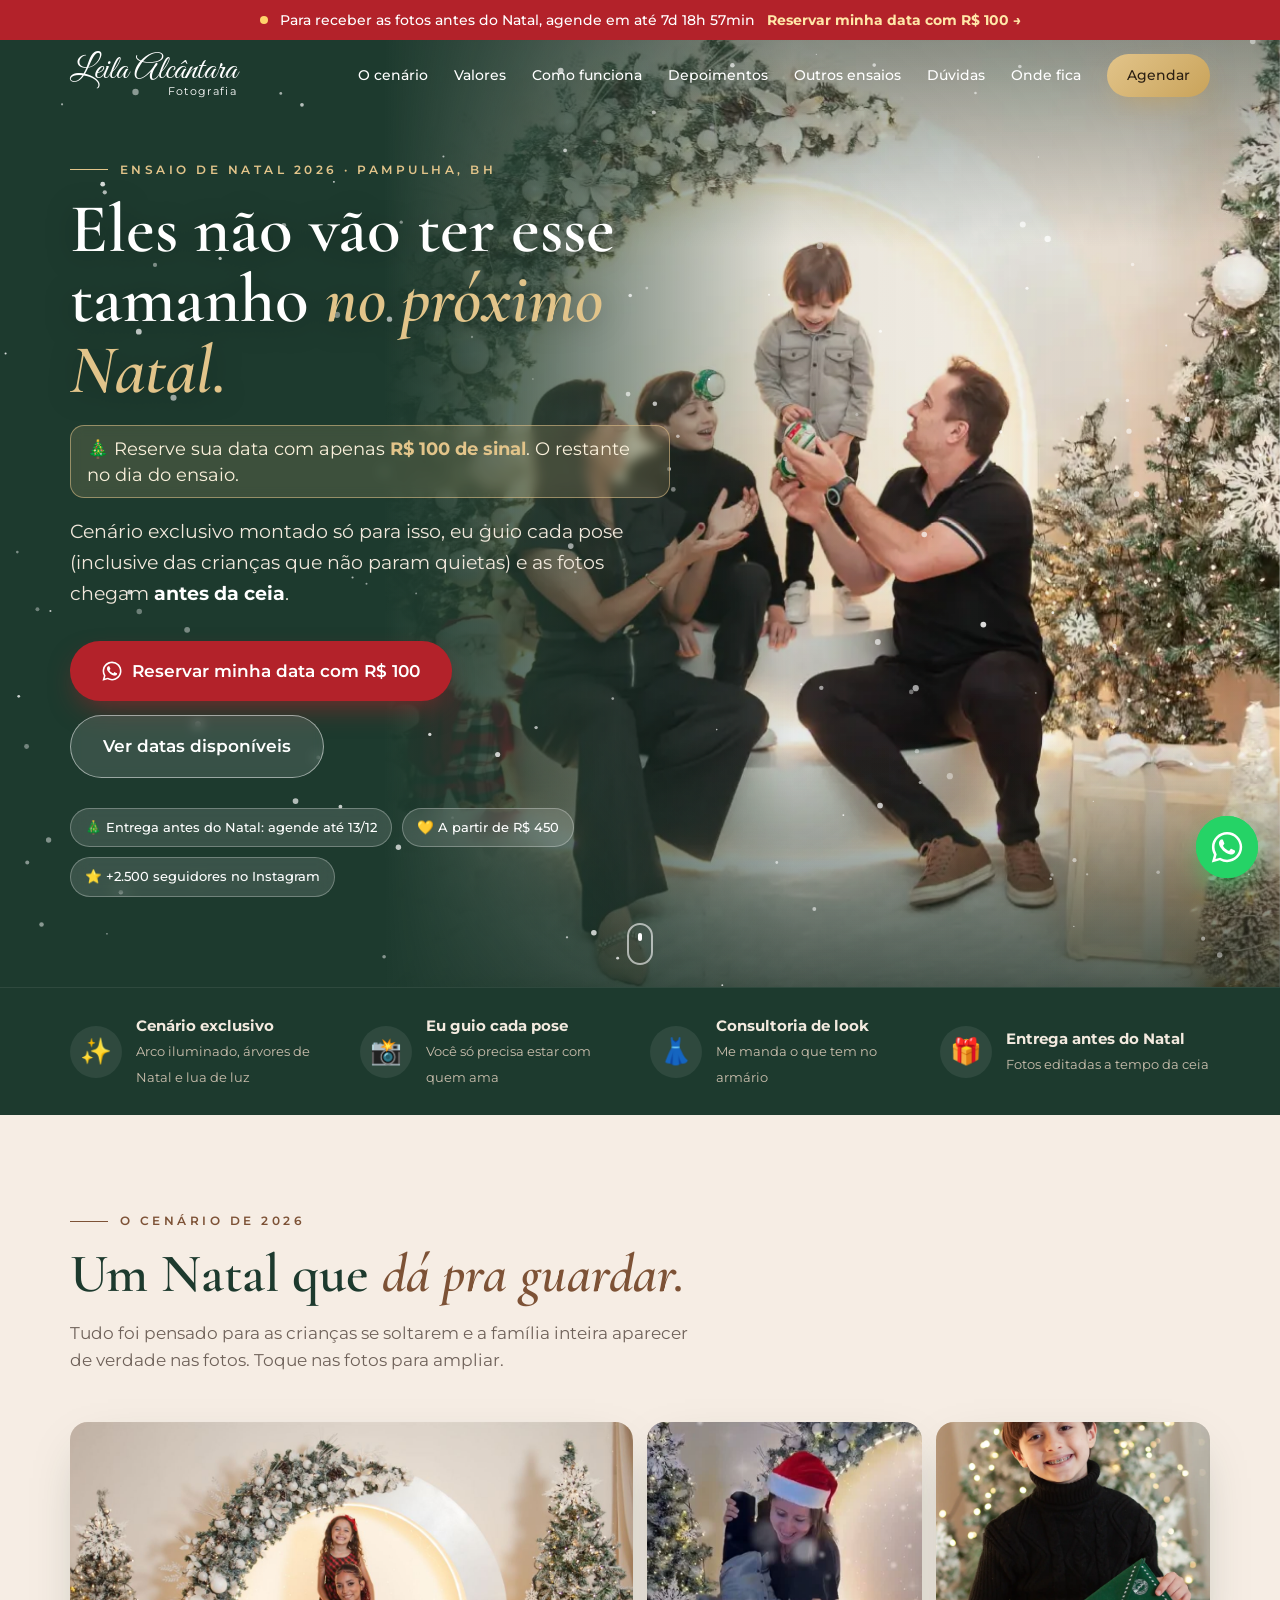
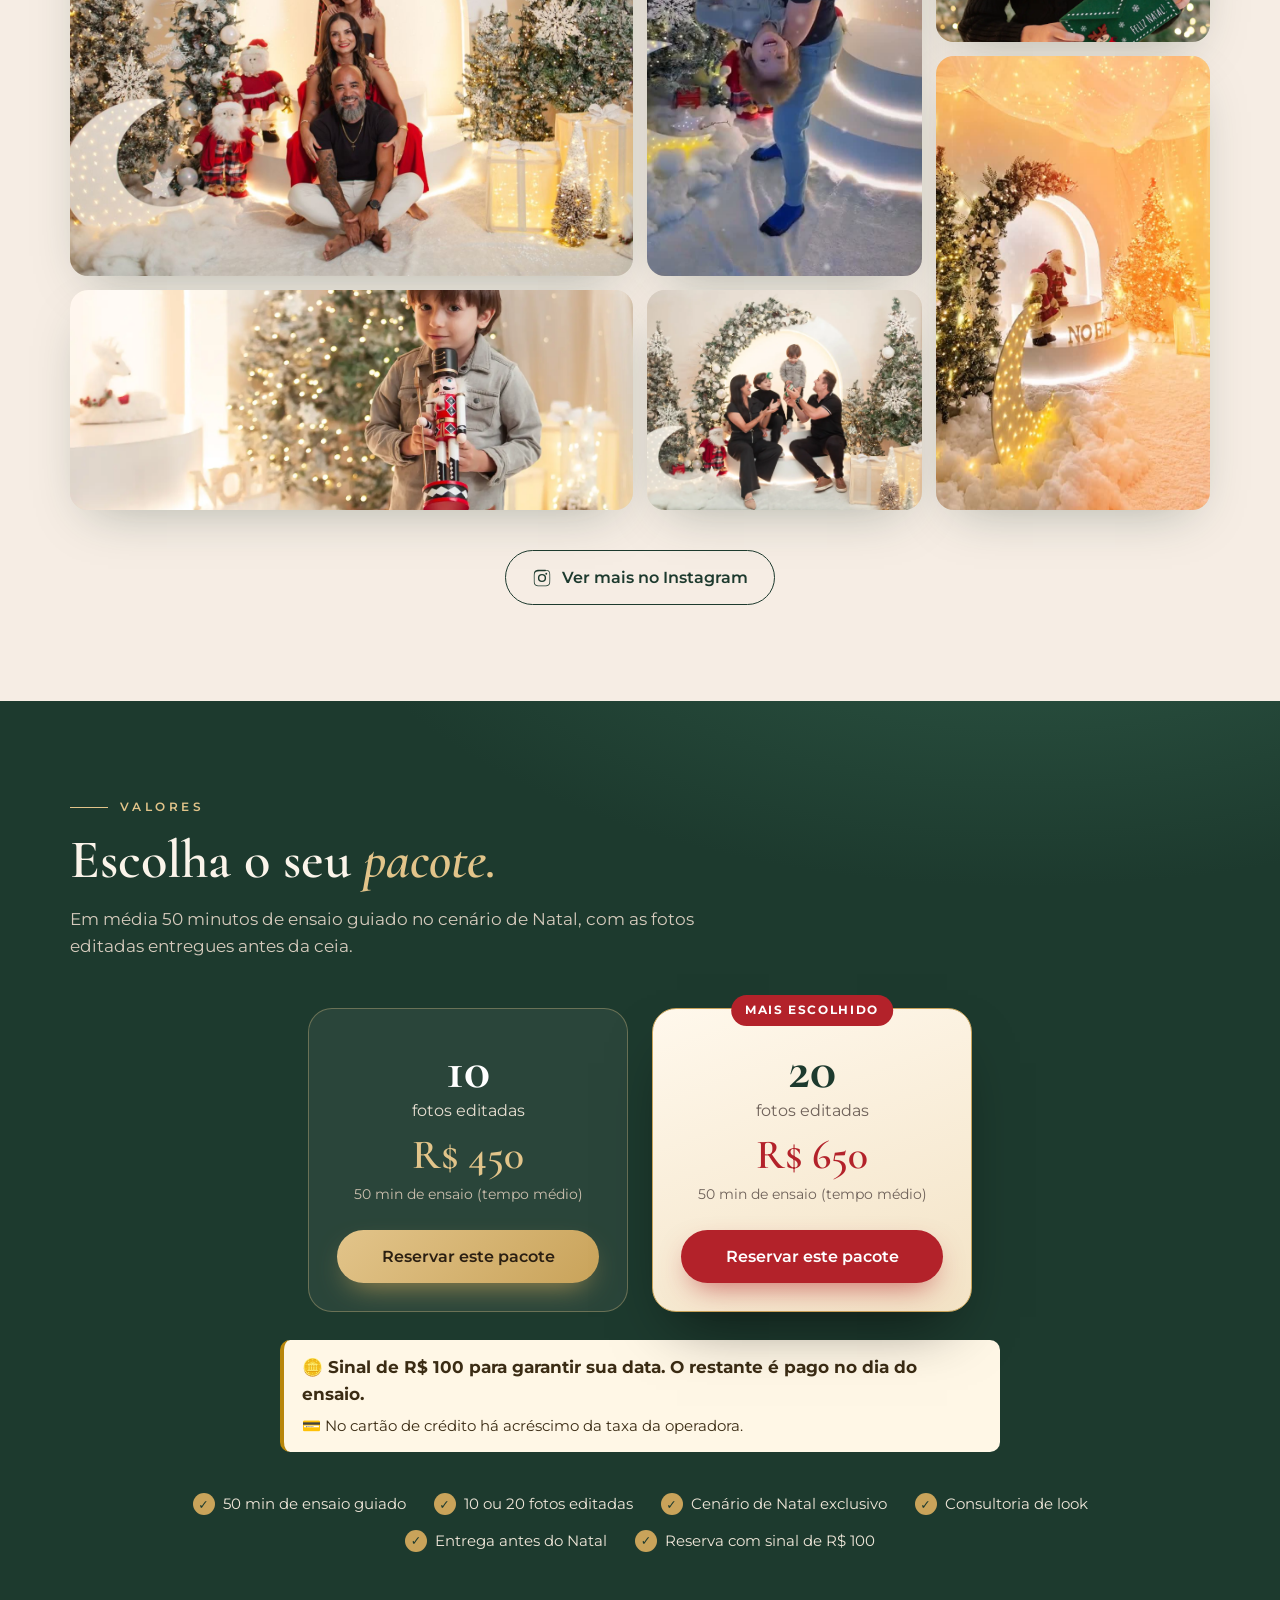
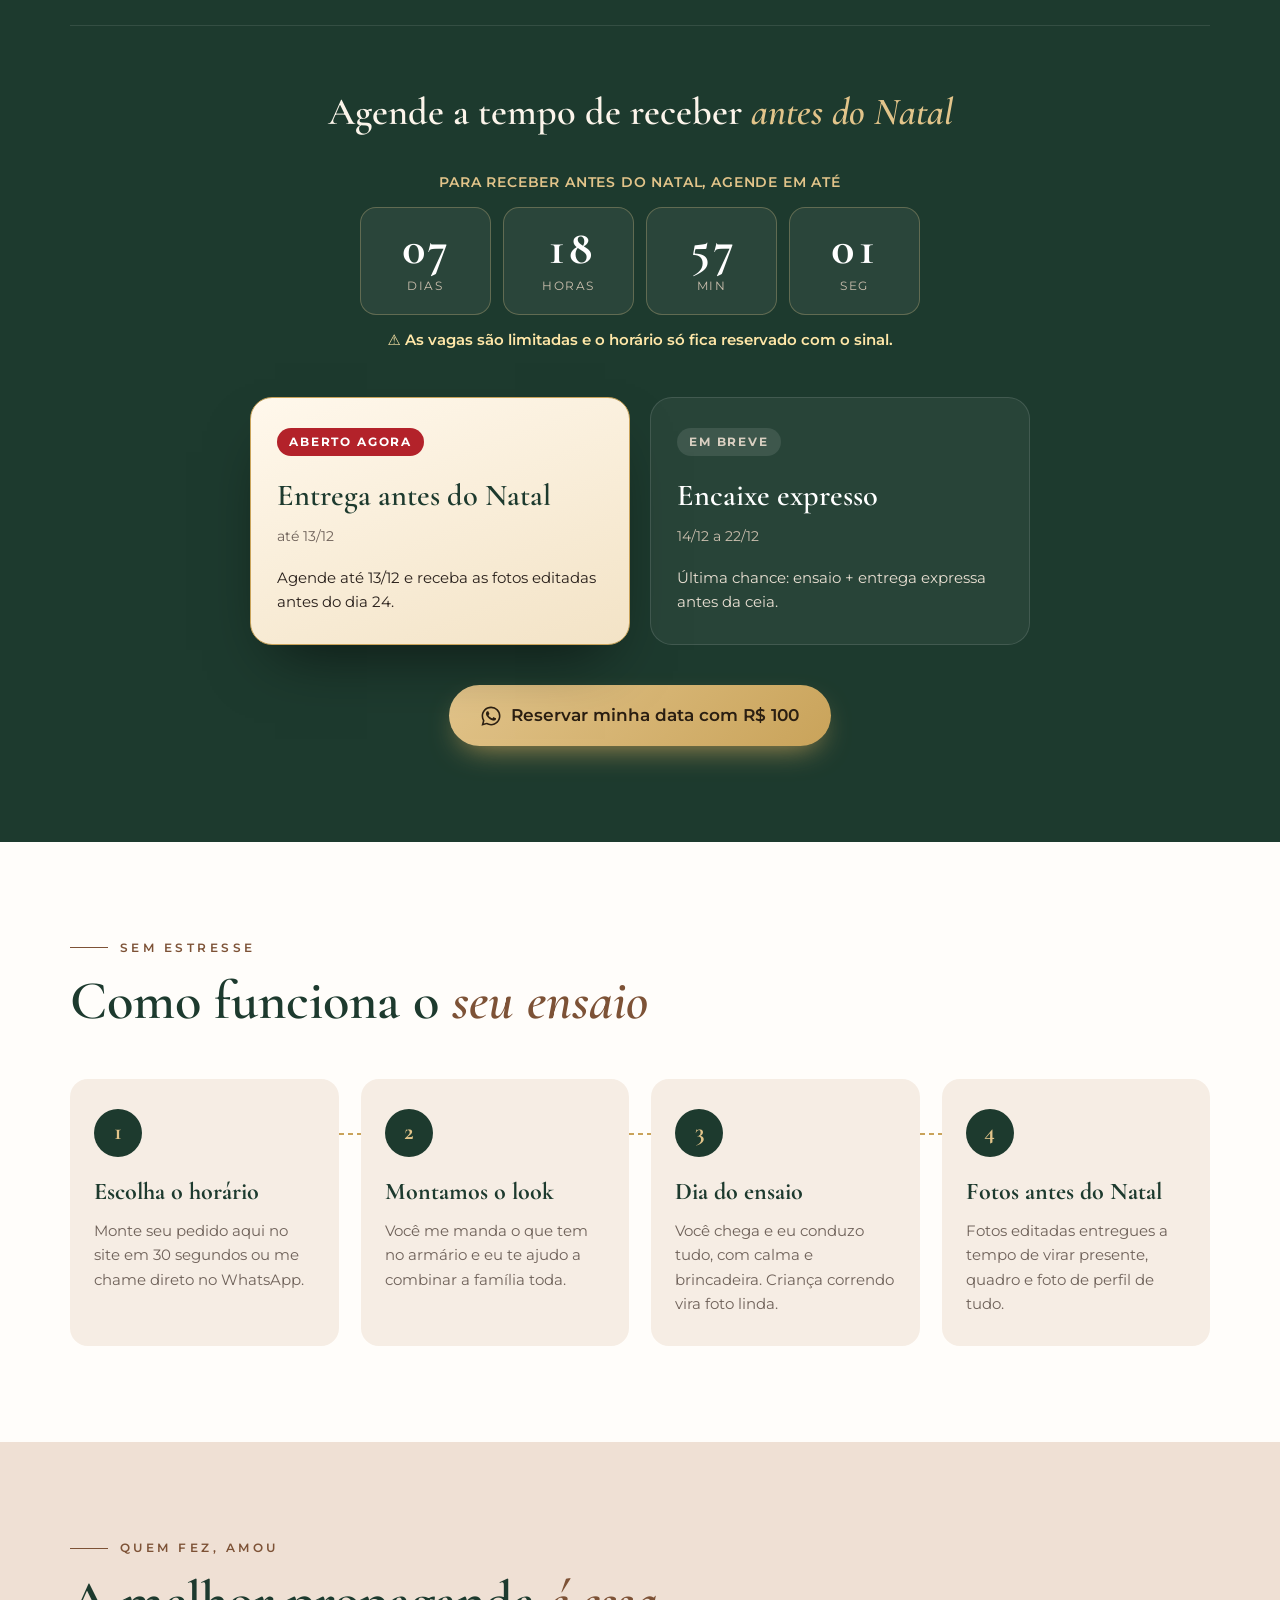
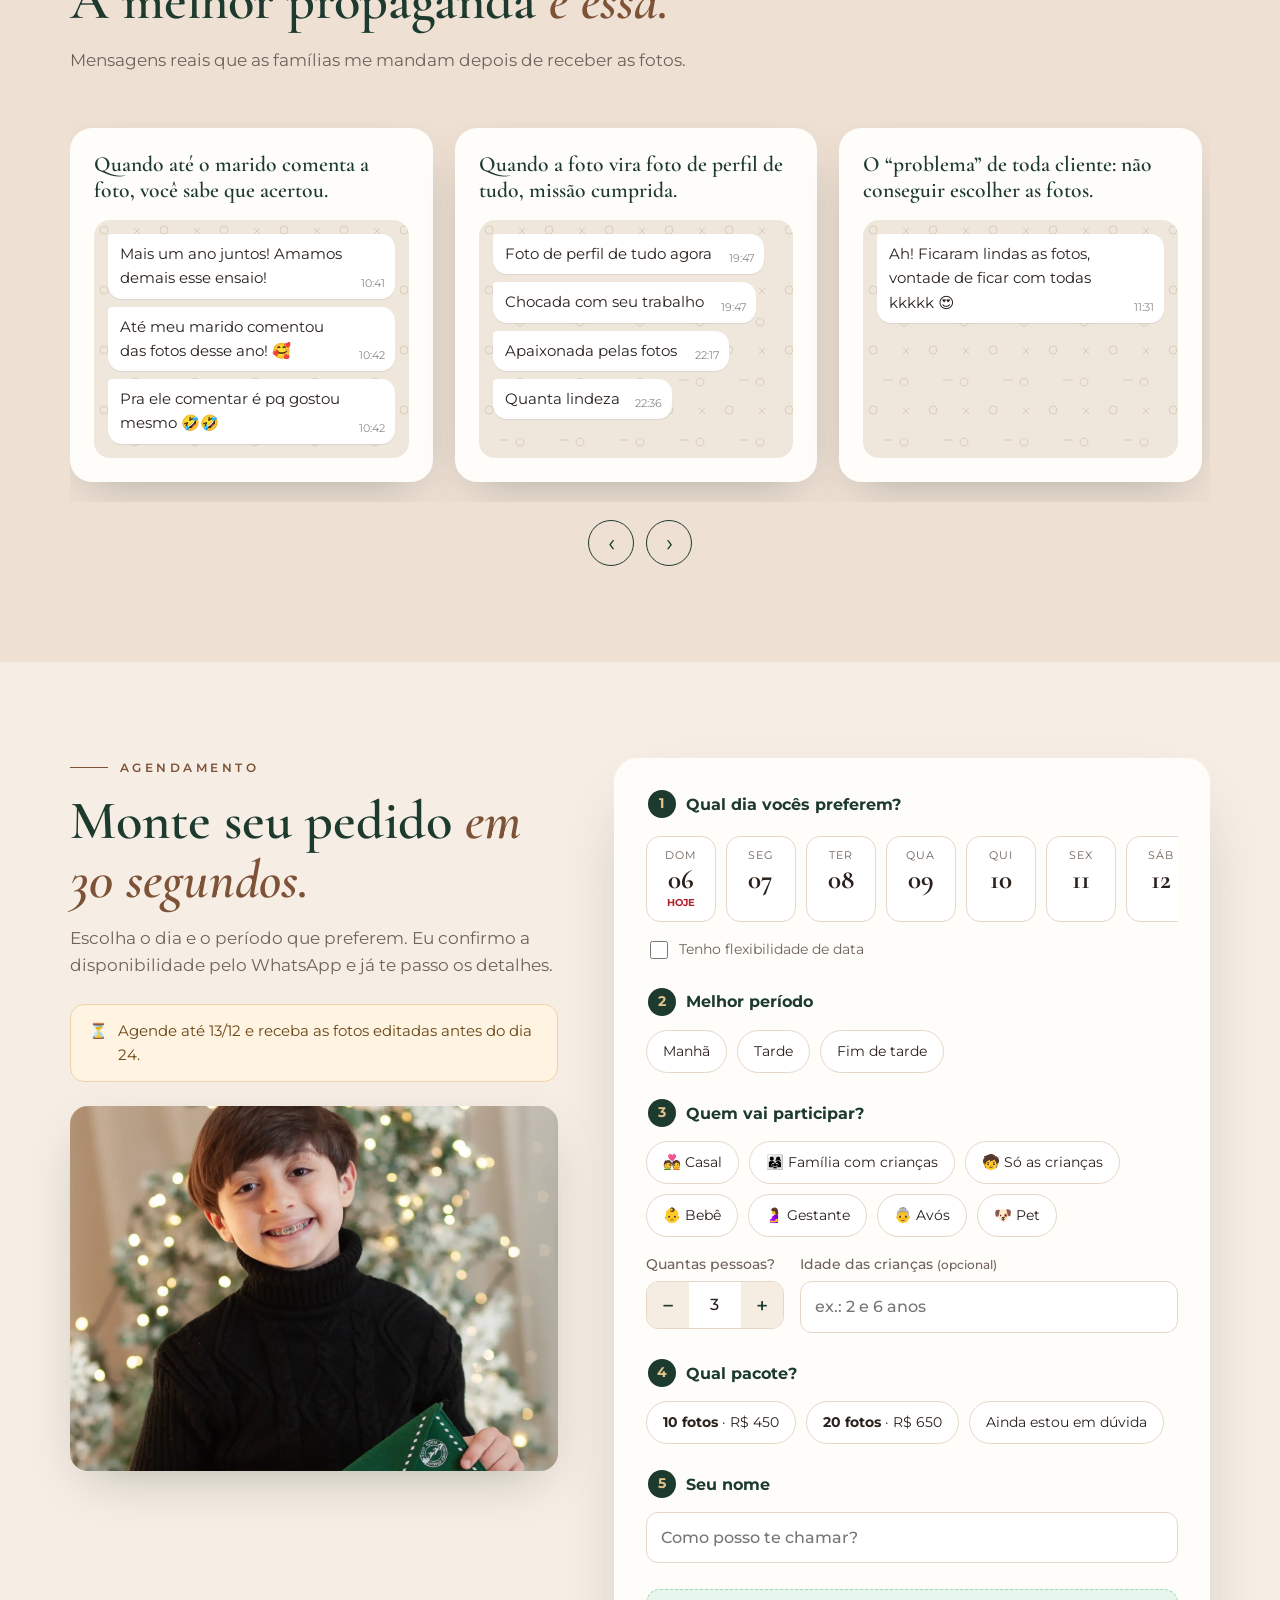
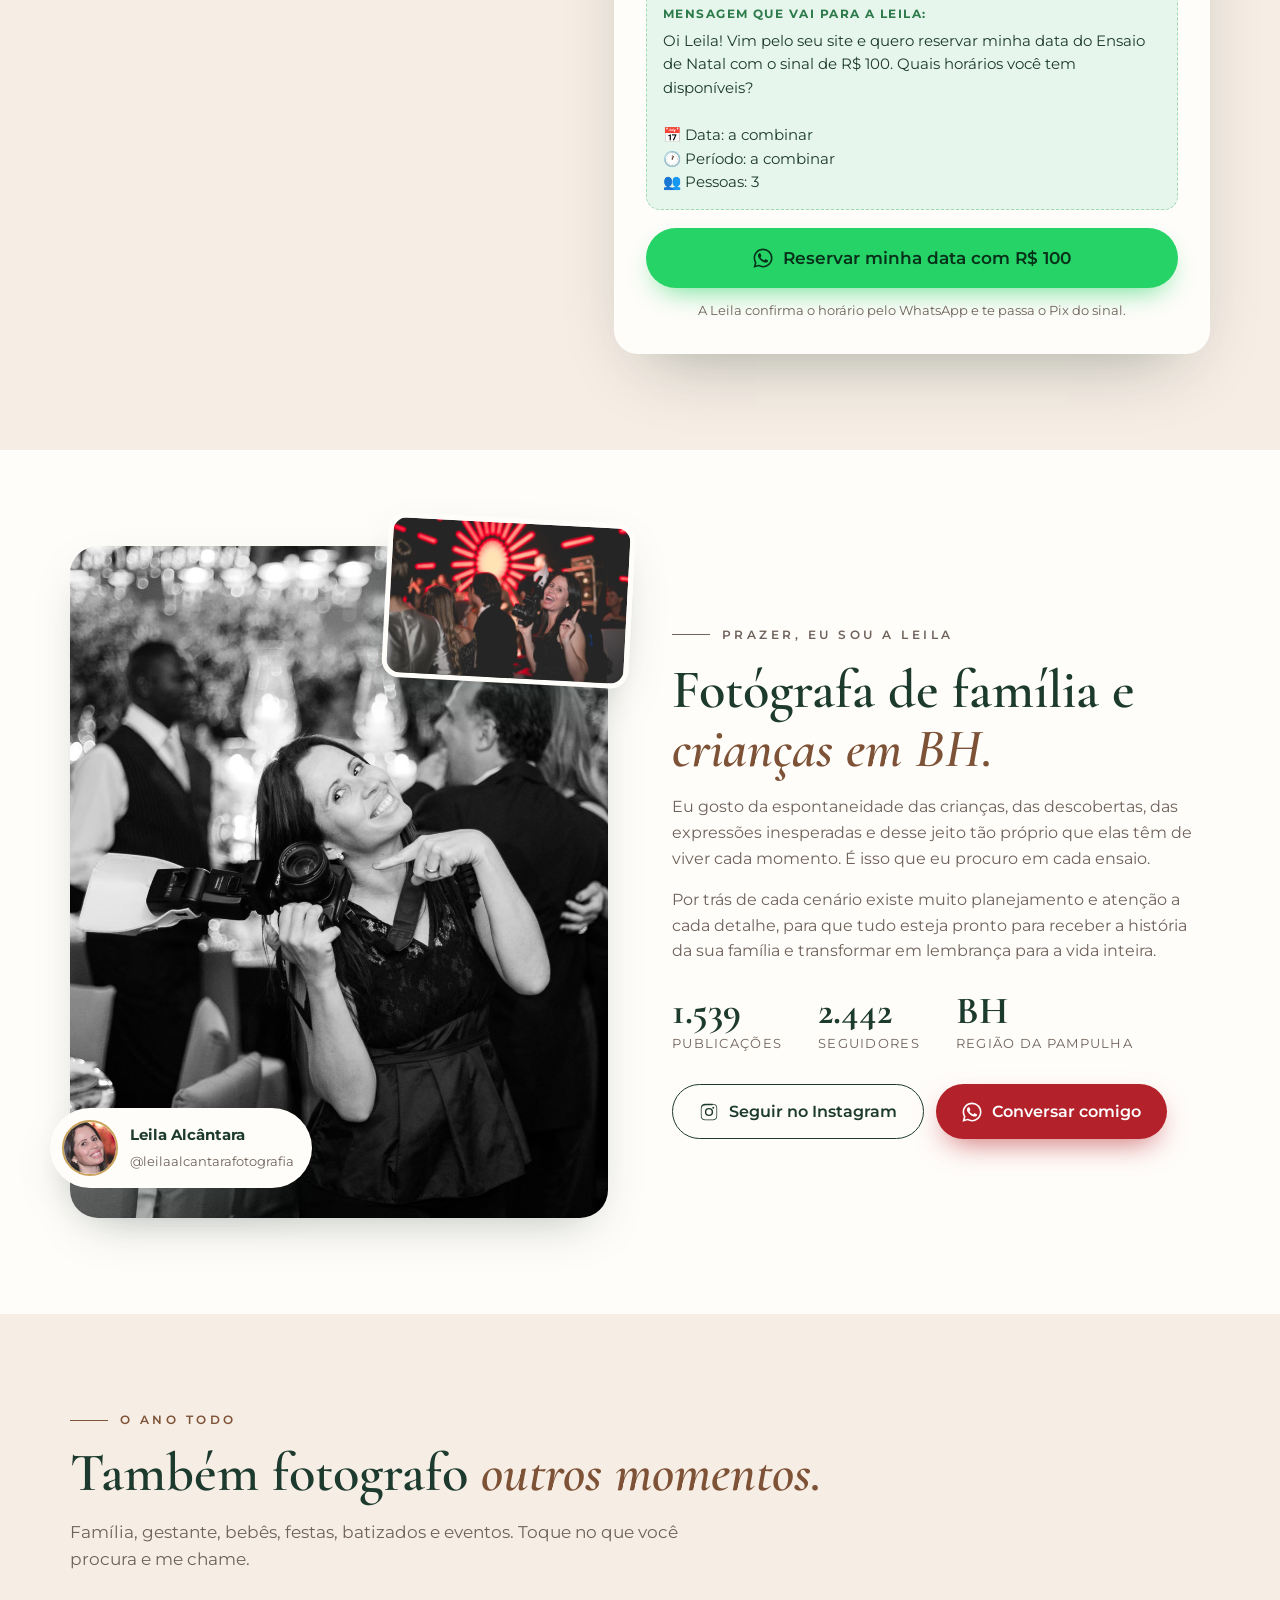
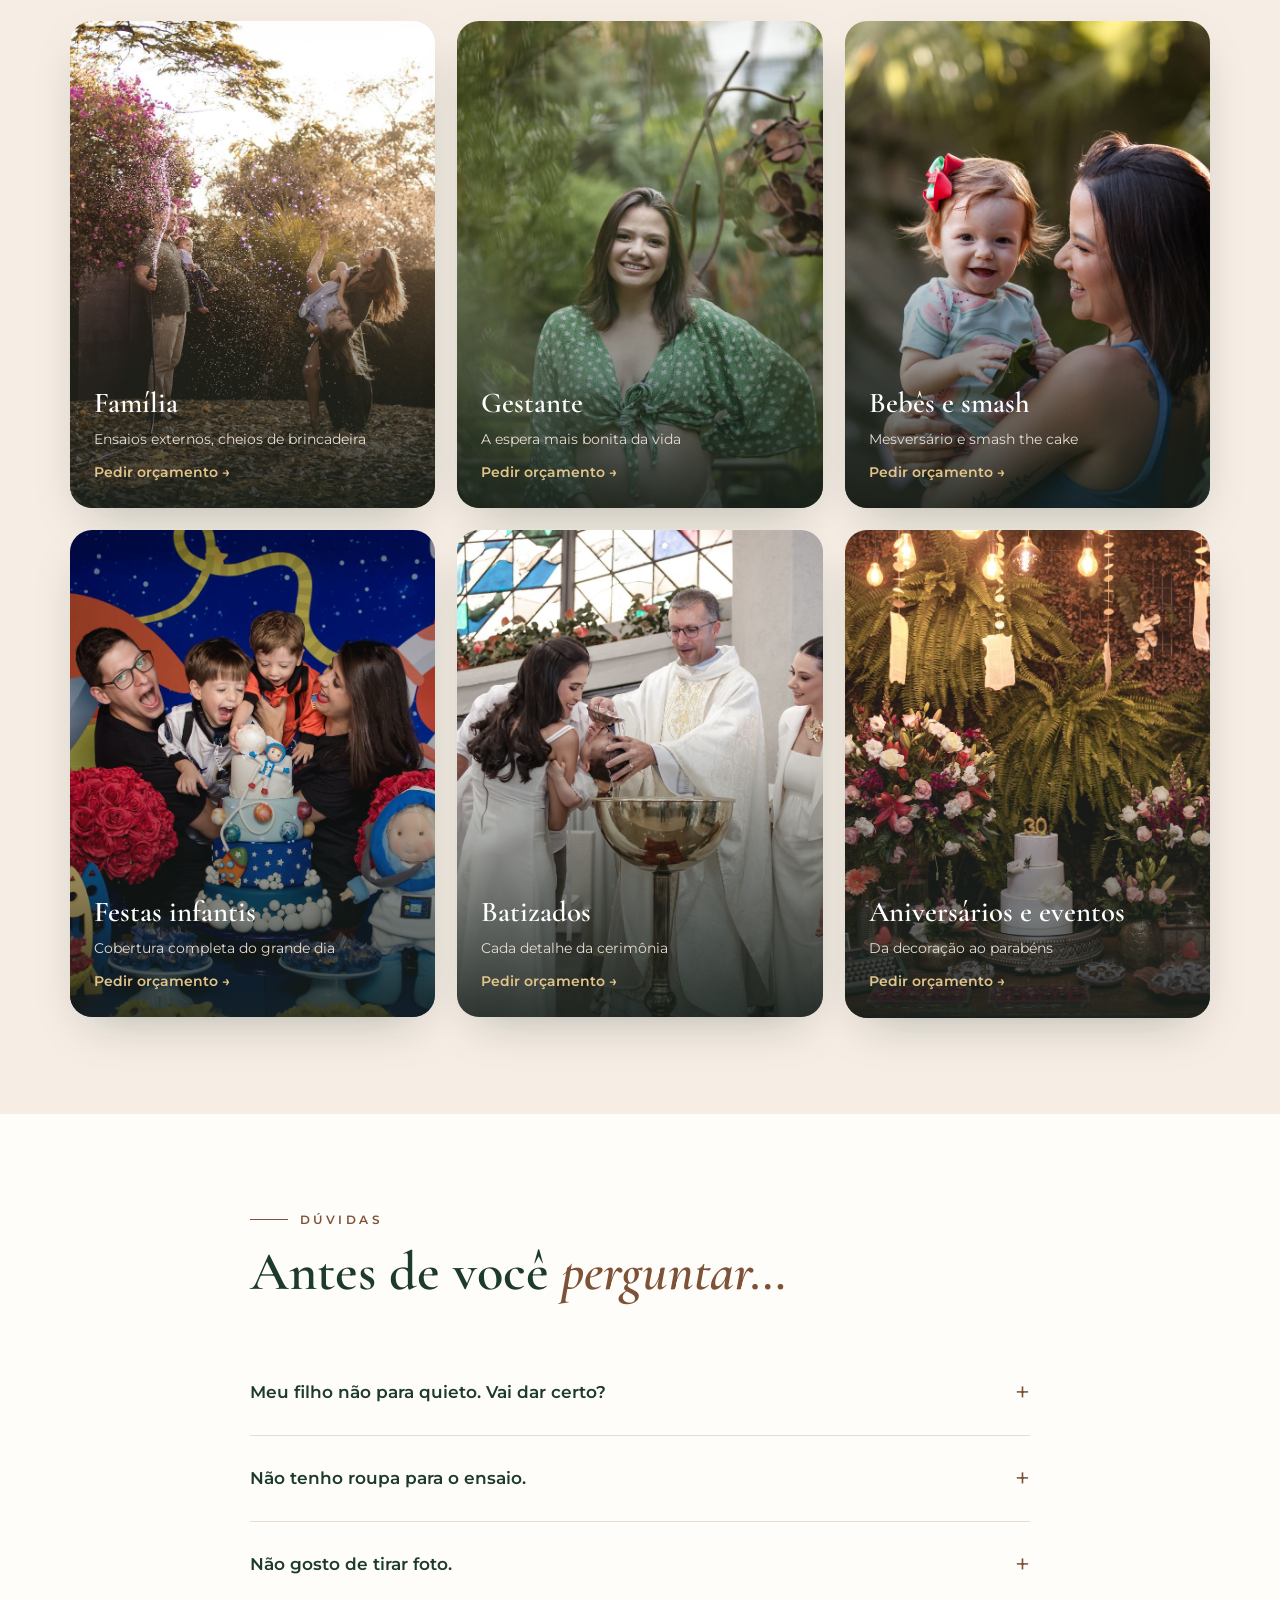
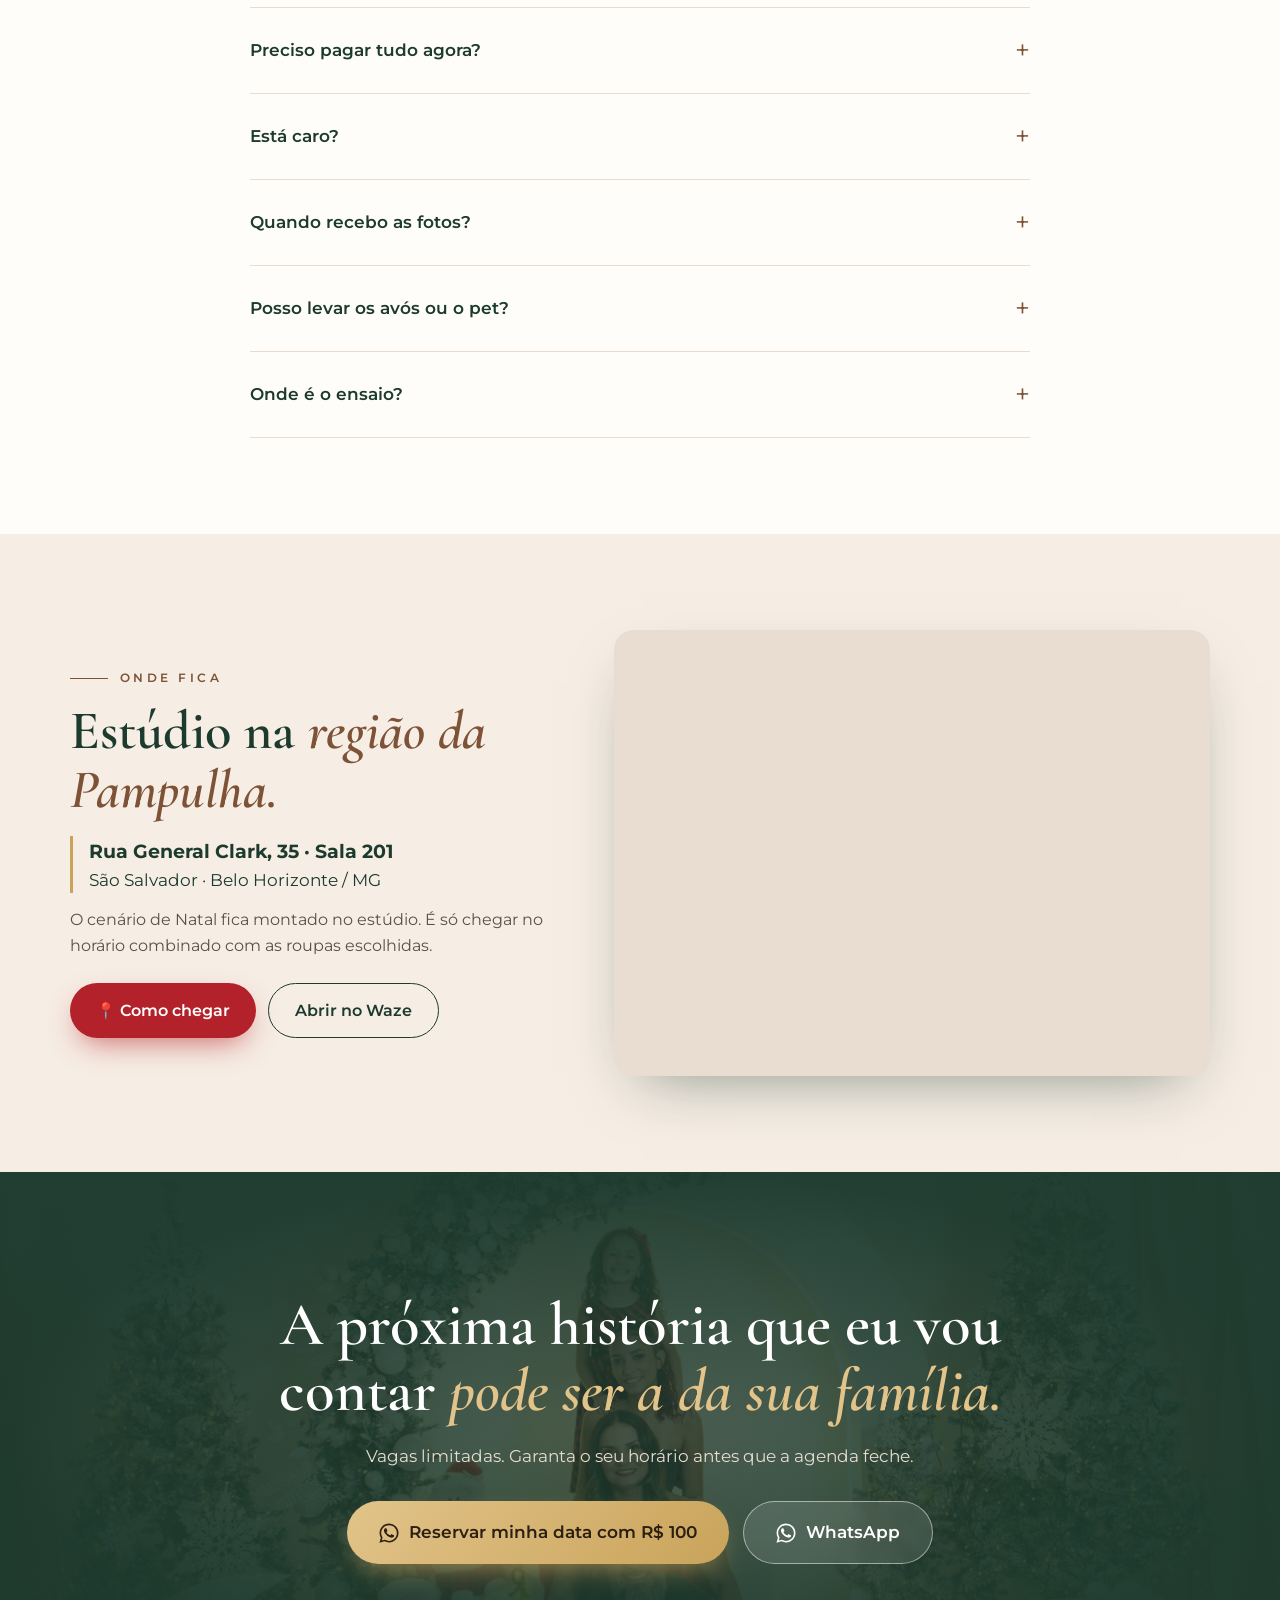
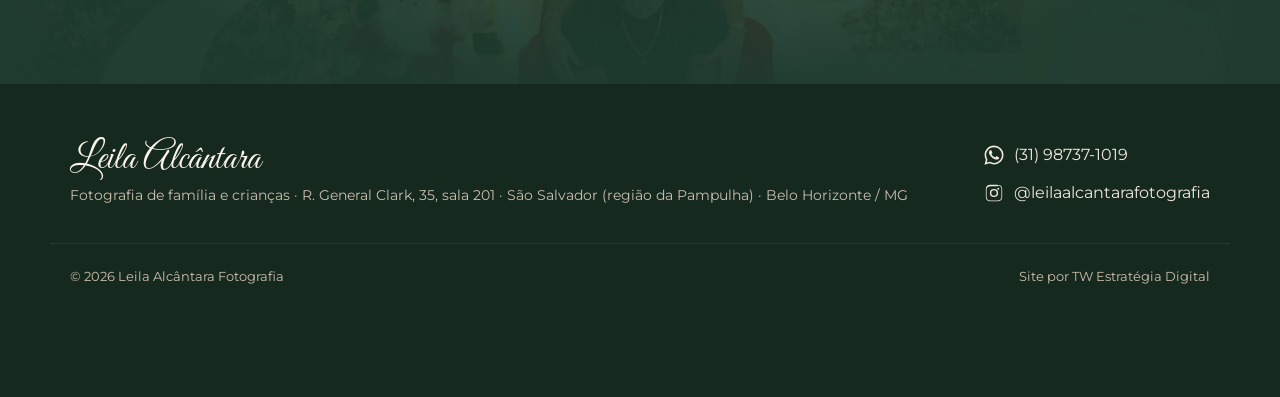
==== commit 9fdb2900: "Liga o Meta Pixel 1809260193669437 (PageView, Contact no clique do WhatsApp, Lead no formulario) Co-" ====
--- a/index.html
+++ b/index.html
@@ -41,6 +41,7 @@
 </script>
 </head>
 <body>
+<noscript><img height="1" width="1" style="display:none" alt="" src="https://www.facebook.com/tr?id=1809260193669437&ev=PageView&noscript=1"></noscript>
 
 <!-- Barra de urgência (preenchida pelo JS conforme o prazo atual) -->
 <div class="topbar" id="topbar">
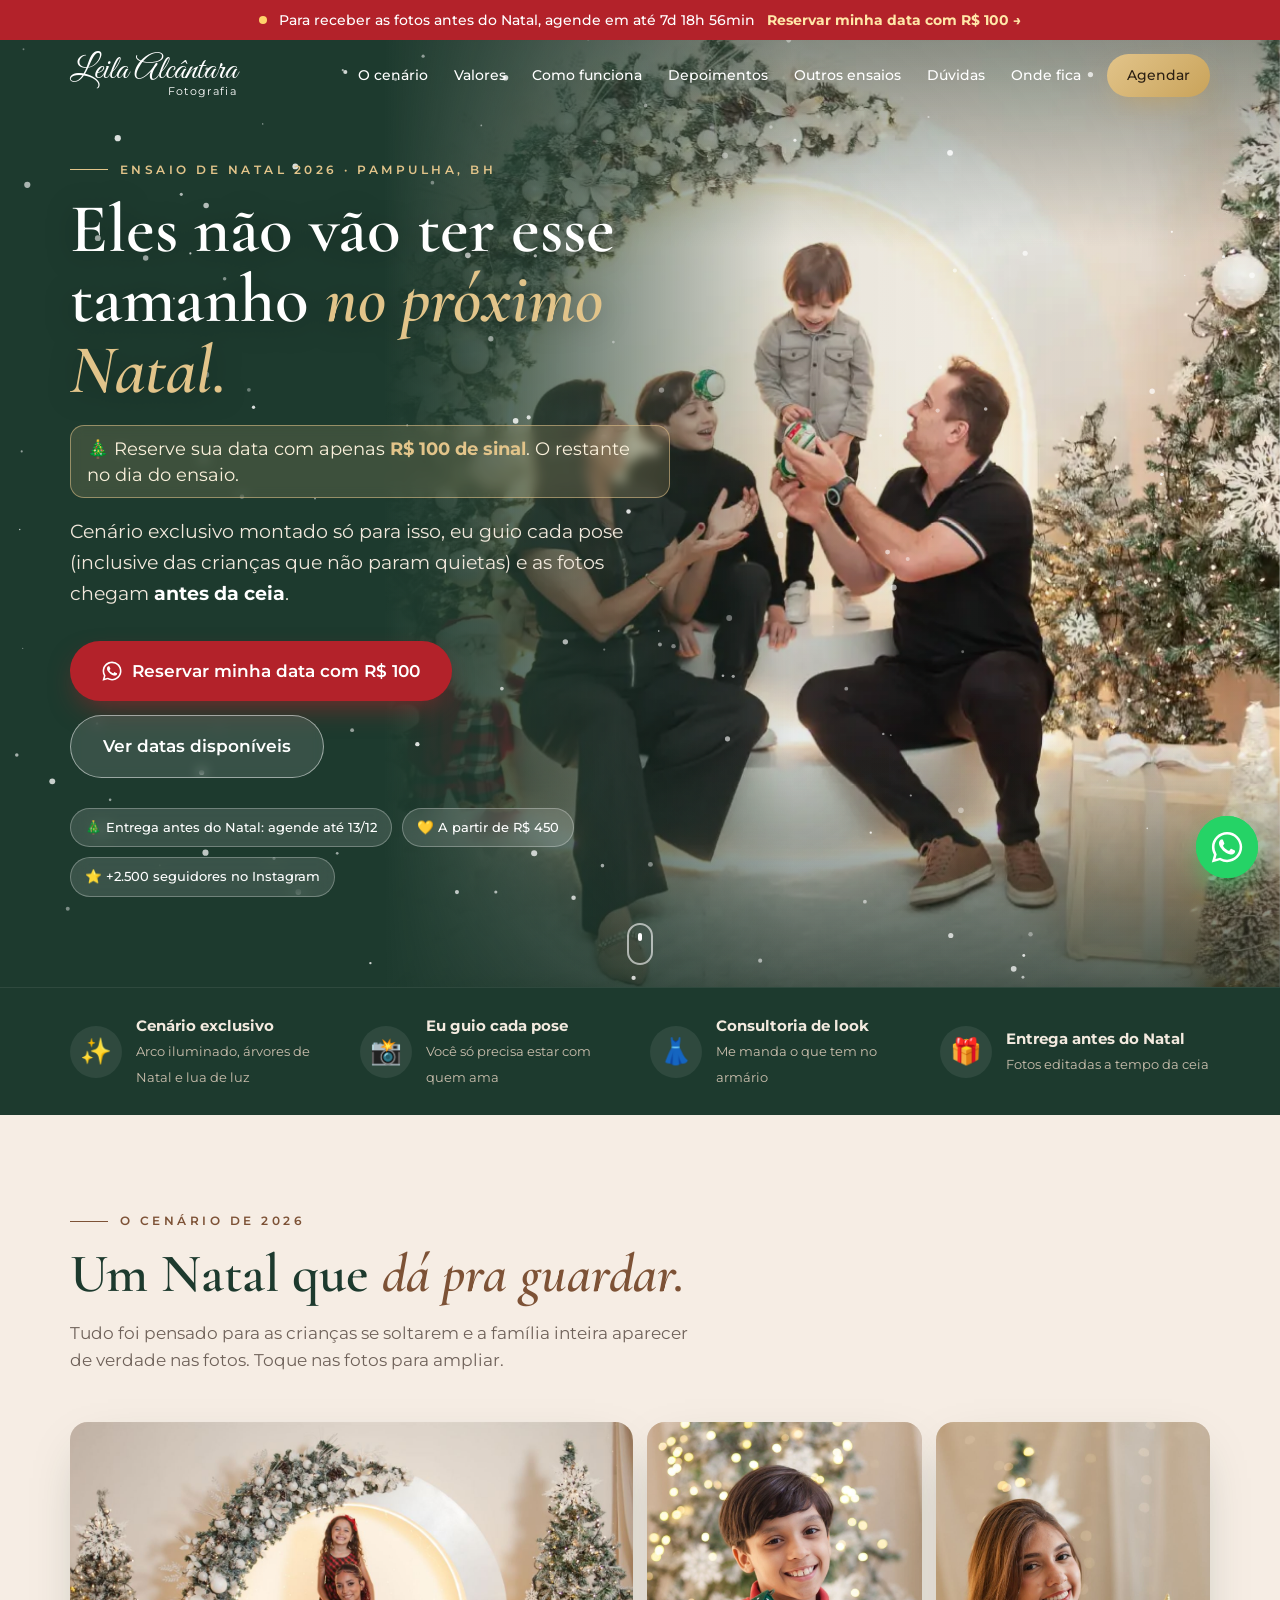
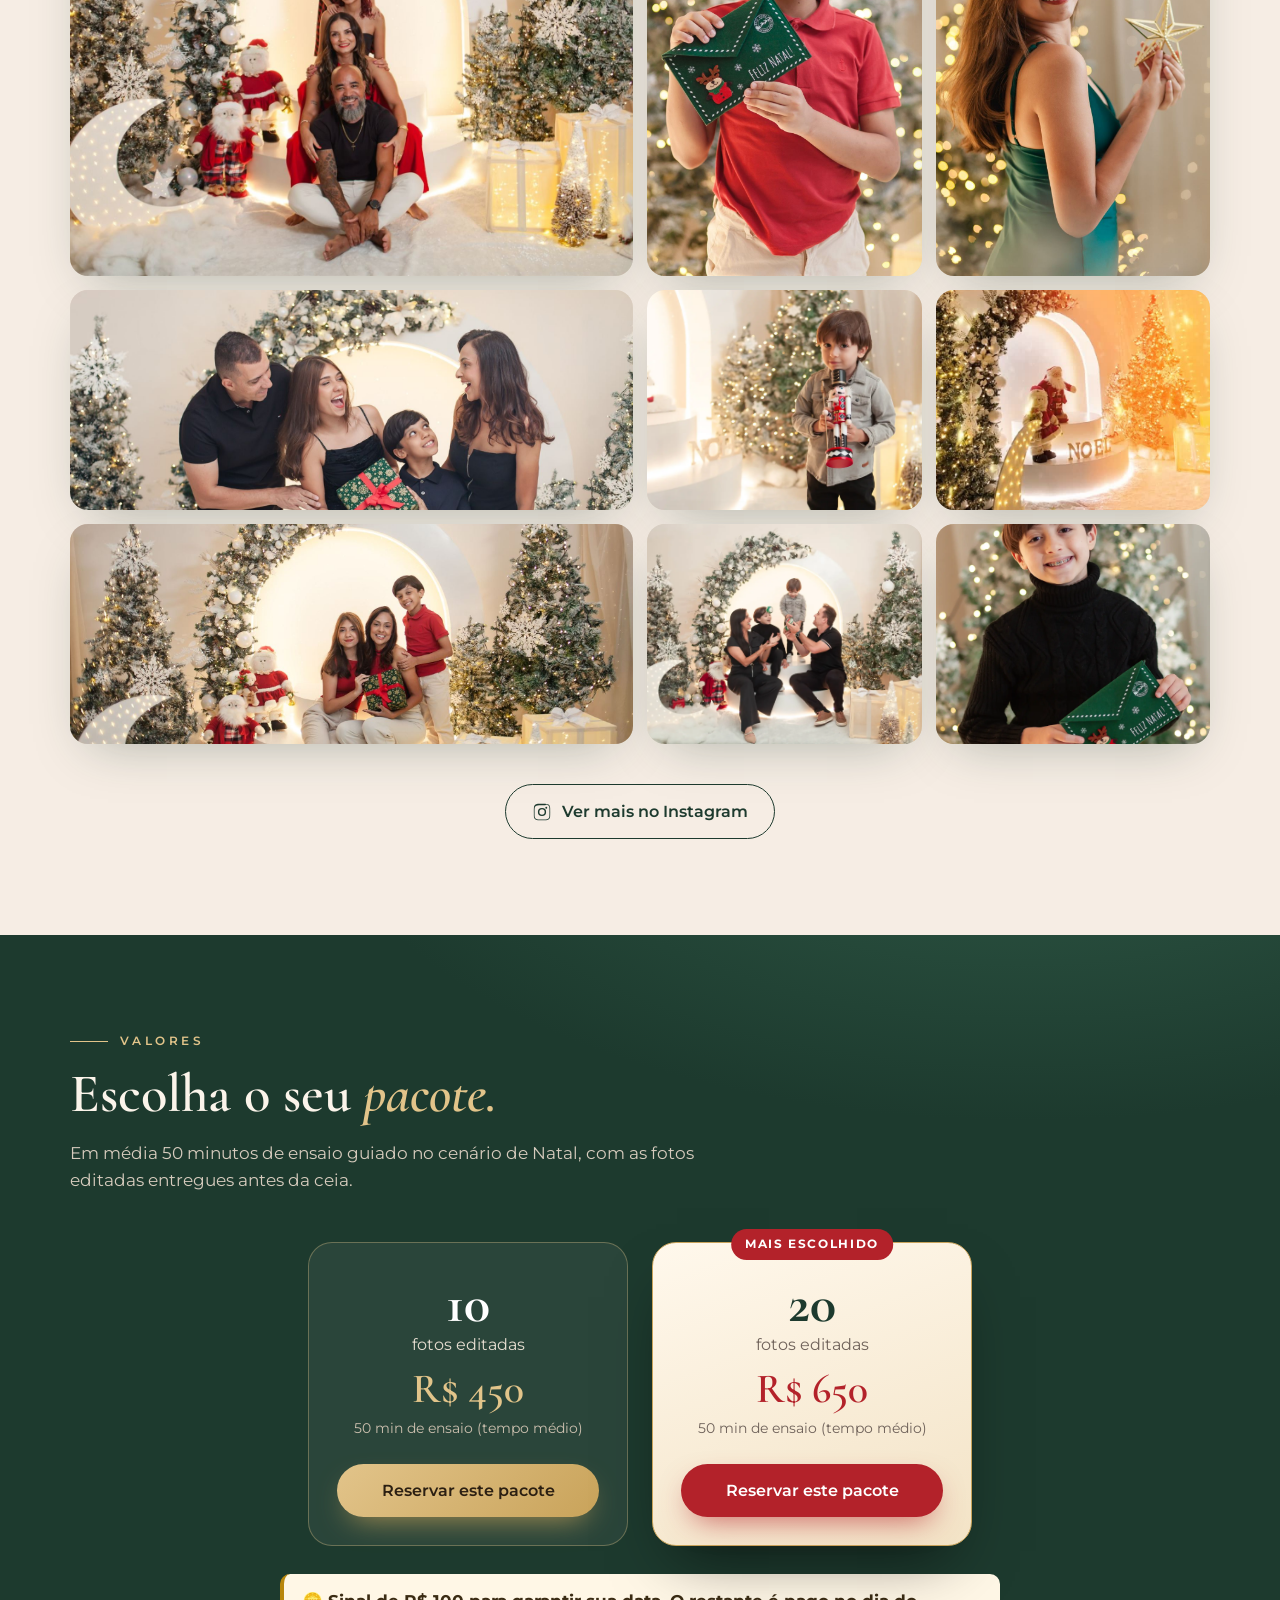
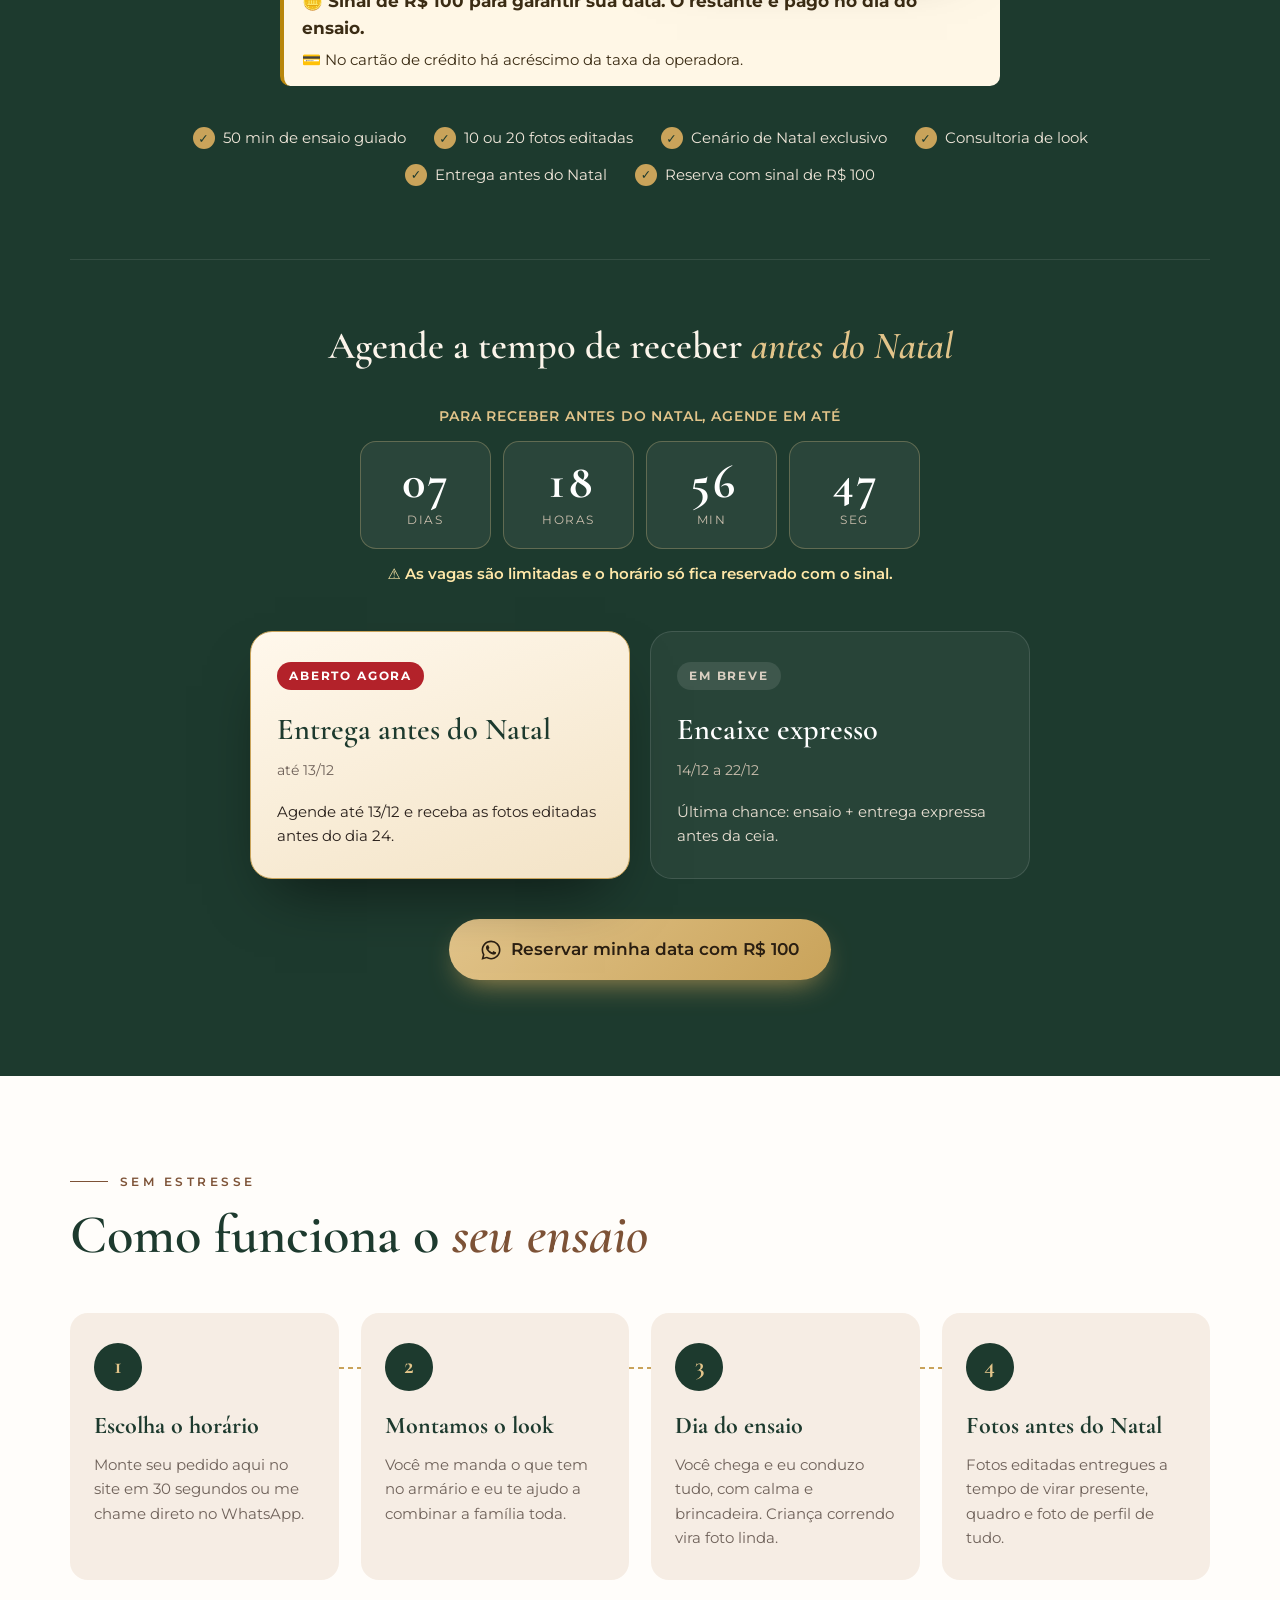
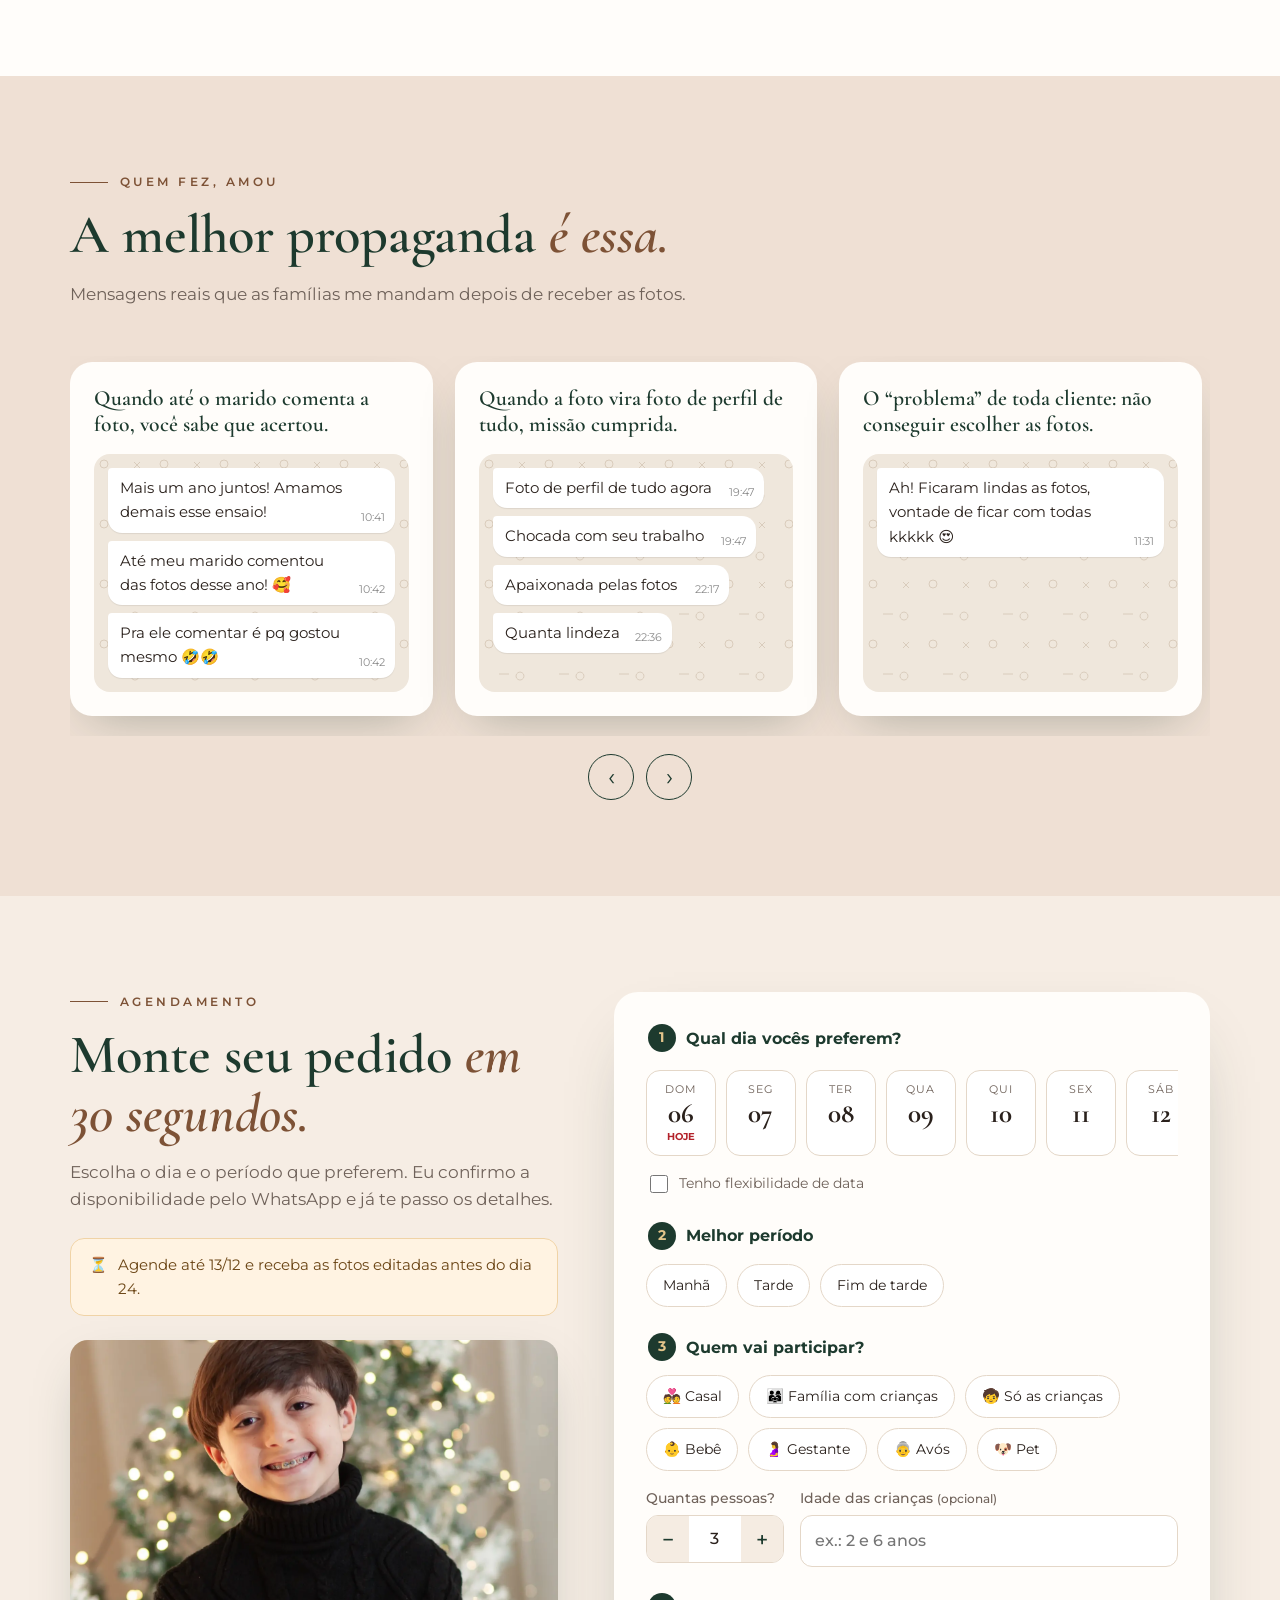
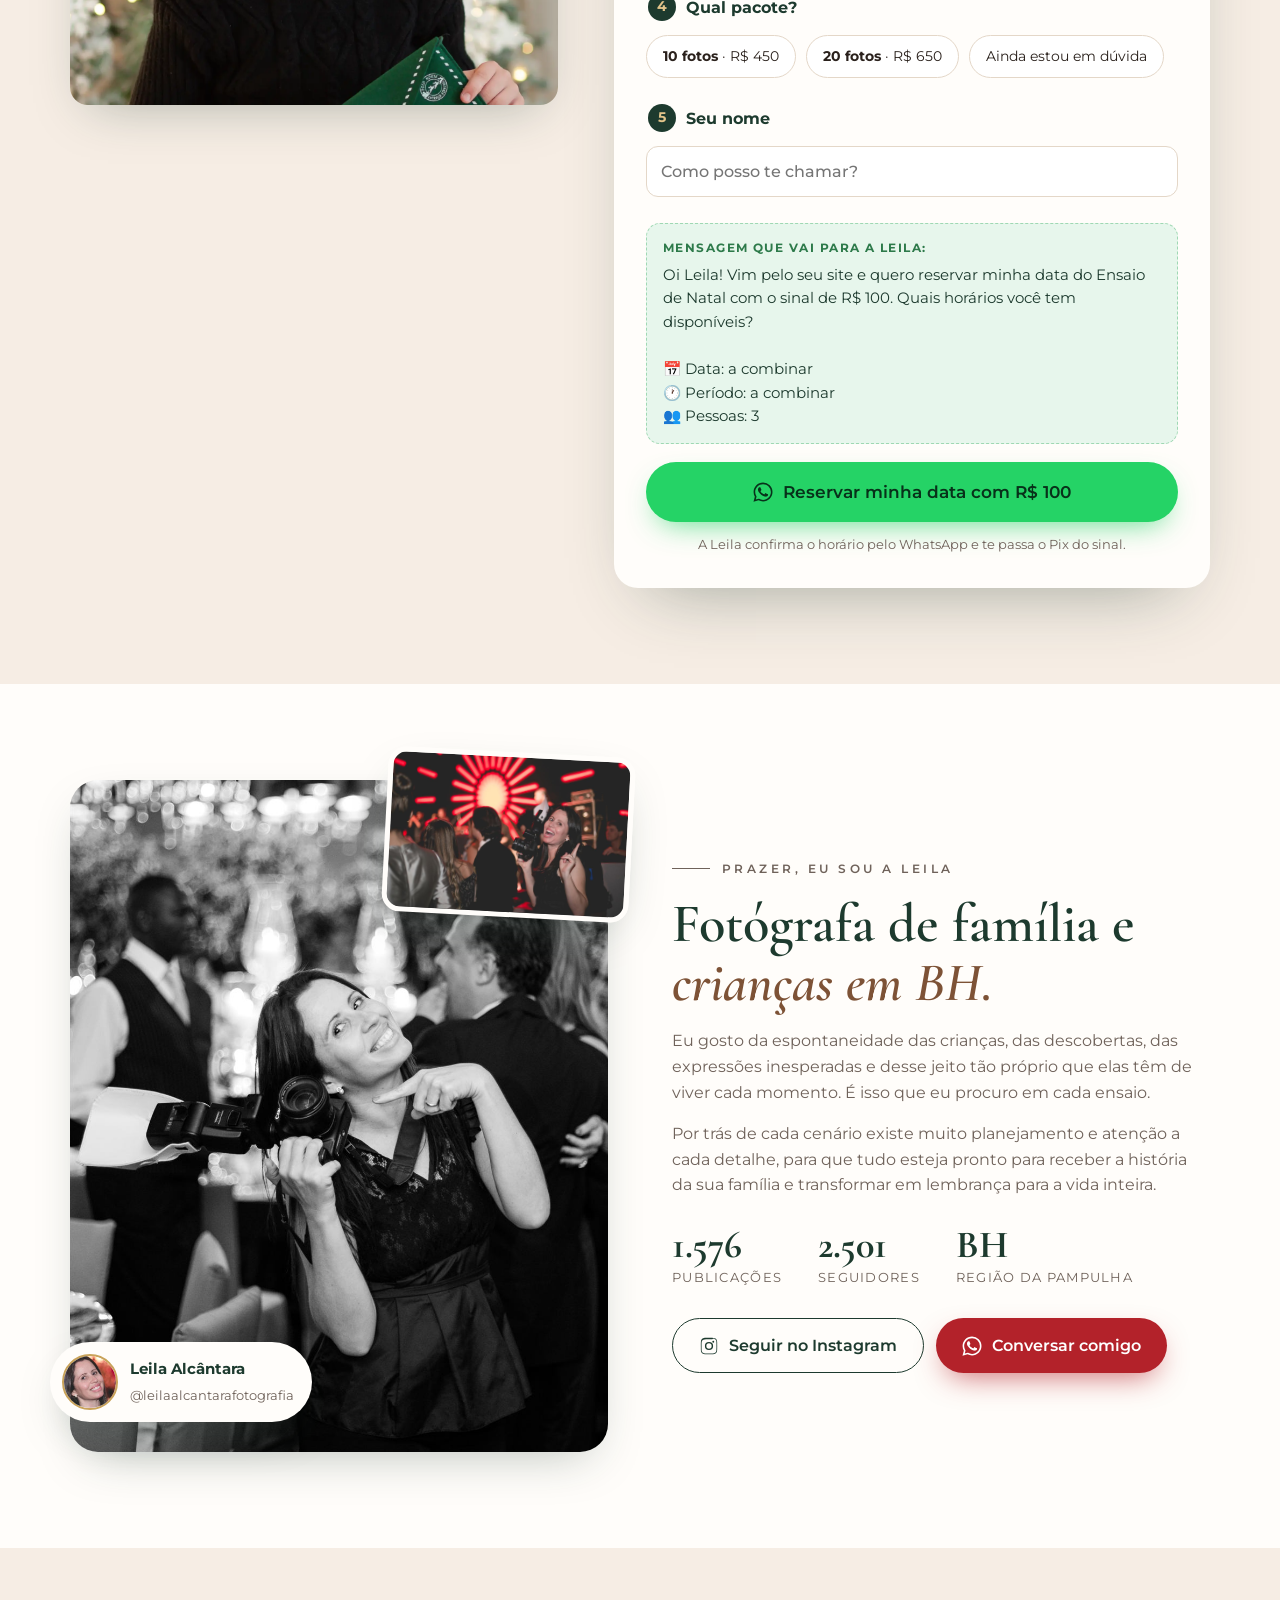
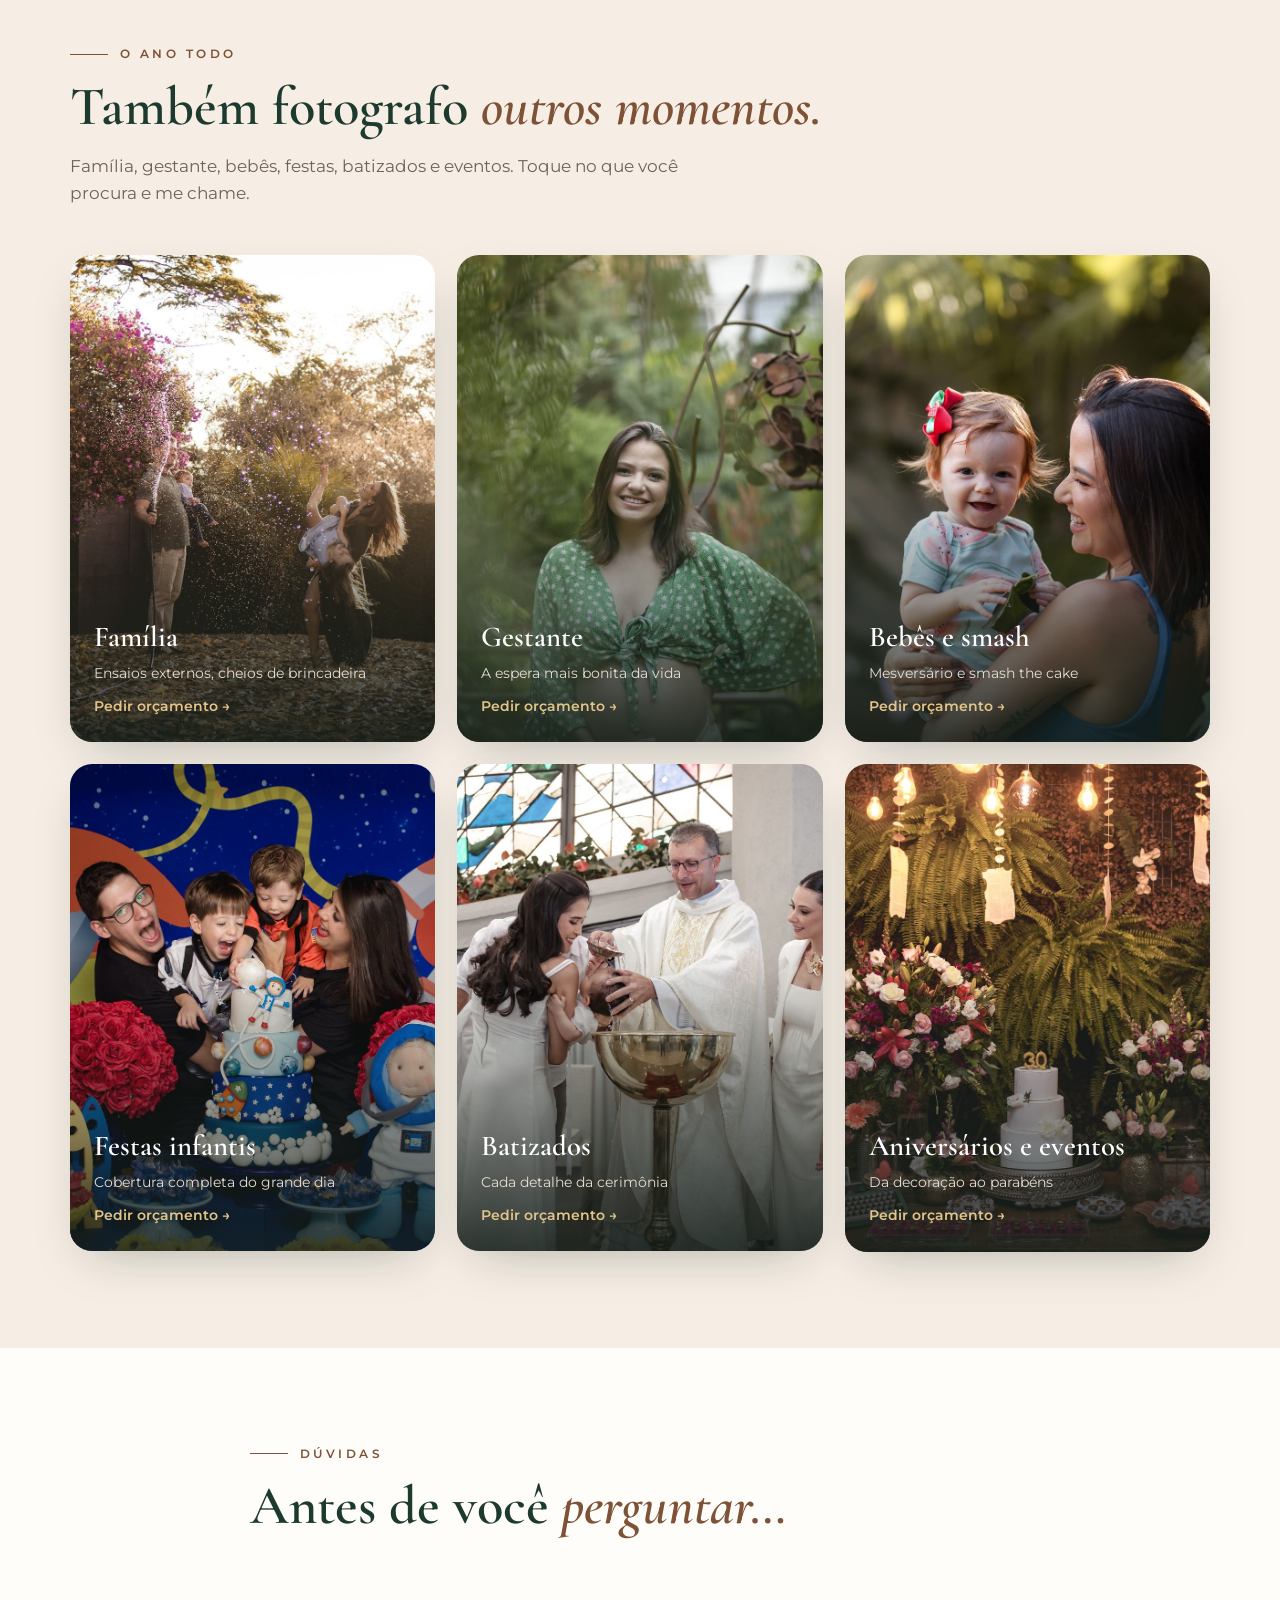
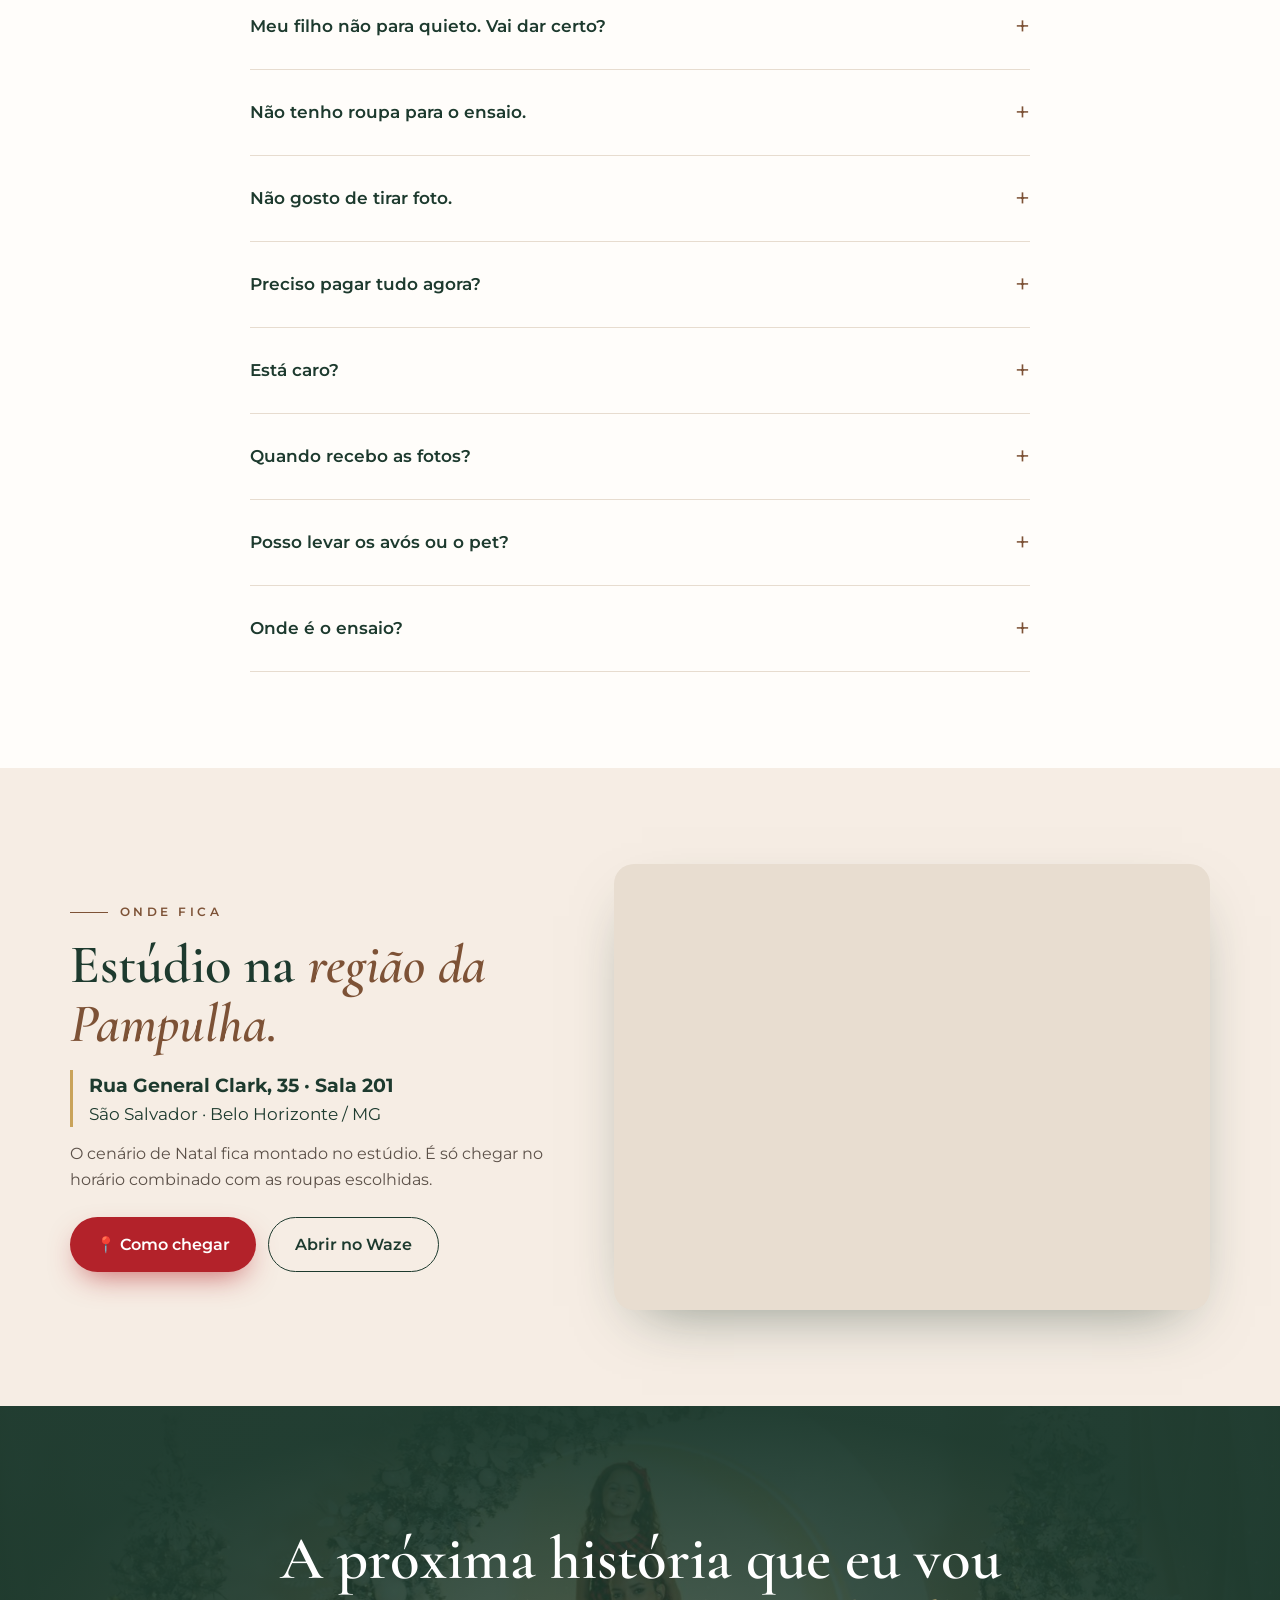
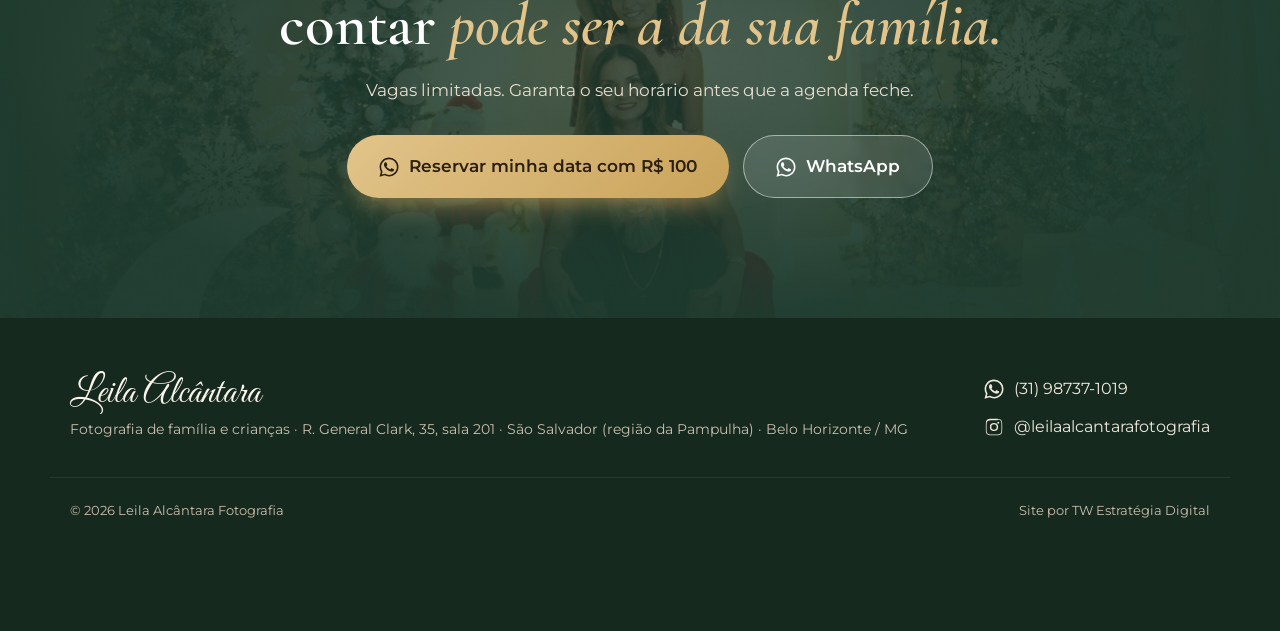
==== commit 086b6a6a: "Galeria de Natal: 4 fotos novas em alta (menino com cartinha, menina com estrela, familia rindo com " ====
--- a/index.html
+++ b/index.html
@@ -116,11 +116,14 @@
 
     <div class="gallery" id="gallery">
       <figure class="g g--big" data-full="img/natal/familia-arco-2026.jpg"><img src="img/natal/familia-arco-2026.jpg" alt="Família sorrindo no cenário de Natal com arco iluminado, lua e árvores" loading="lazy"><figcaption>Família toda junta</figcaption></figure>
-      <figure class="g g--tall" data-full="img/ig/reel-natal-crianca.jpg"><img src="img/ig/reel-natal-crianca.jpg" alt="Mãe brincando com o filho no cenário de Natal" loading="lazy"><figcaption>Bastidor: brincadeira vira foto</figcaption></figure>
-      <figure class="g" data-full="img/ig/natal-menino-carta.webp"><img src="img/ig/natal-menino-carta.webp" alt="Menino sorrindo com carta de Natal" loading="lazy"><figcaption>Carta para o Papai Noel</figcaption></figure>
-      <figure class="g g--tall" data-full="img/ig/reel-cenario.jpg"><img src="img/ig/reel-cenario.jpg" alt="Cenário de Natal com lua iluminada e Papai Noel" loading="lazy"><figcaption>O cenário pronto pra você</figcaption></figure>
-      <figure class="g g--wide" data-full="img/ig/natal-menino-quebra-nozes.webp"><img src="img/ig/natal-menino-quebra-nozes.webp" alt="Menino com quebra-nozes em frente à árvore de Natal" loading="lazy"><figcaption>Detalhes que encantam</figcaption></figure>
+      <figure class="g g--tall" data-full="img/natal/menino-carta-natal.jpg"><img src="img/natal/menino-carta-natal.jpg" alt="Menino sorrindo com envelope de Feliz Natal em frente à árvore" loading="lazy" style="object-position:center 30%"><figcaption>Cartinha para o Papai Noel</figcaption></figure>
+      <figure class="g g--tall" data-full="img/natal/menina-estrela.jpg"><img src="img/natal/menina-estrela.jpg" alt="Menina sorrindo segurando estrela dourada com luzes de Natal ao fundo" loading="lazy" style="object-position:center 30%"><figcaption>Brilho de estrela</figcaption></figure>
+      <figure class="g g--wide" data-full="img/natal/familia-risada-presente.jpg"><img src="img/natal/familia-risada-presente.jpg" alt="Família rindo junto ao abrir um presente de Natal" loading="lazy" style="object-position:center 35%"><figcaption>Risada que vira foto</figcaption></figure>
+      <figure class="g" data-full="img/ig/natal-menino-quebra-nozes.webp"><img src="img/ig/natal-menino-quebra-nozes.webp" alt="Menino com quebra-nozes em frente à árvore de Natal" loading="lazy"><figcaption>Detalhes que encantam</figcaption></figure>
+      <figure class="g" data-full="img/ig/reel-cenario.jpg"><img src="img/ig/reel-cenario.jpg" alt="Cenário de Natal com lua iluminada e Papai Noel" loading="lazy"><figcaption>O cenário pronto pra você</figcaption></figure>
+      <figure class="g g--wide" data-full="img/natal/mae-filhos-presente.jpg"><img src="img/natal/mae-filhos-presente.jpg" alt="Mãe com os filhos e um presente no cenário de Natal" loading="lazy" style="object-position:60% center"><figcaption>Mãe e filhos</figcaption></figure>
       <figure class="g" data-full="img/ig/natal-familia-arco.webp"><img src="img/ig/natal-familia-arco.webp" alt="Família no cenário de Natal com arco iluminado" loading="lazy"><figcaption>Família no arco iluminado</figcaption></figure>
+      <figure class="g" data-full="img/ig/natal-menino-carta.webp"><img src="img/ig/natal-menino-carta.webp" alt="Menino sorrindo com carta de Natal" loading="lazy"><figcaption>Sorriso de Natal</figcaption></figure>
     </div>
 
     <div class="center mt">
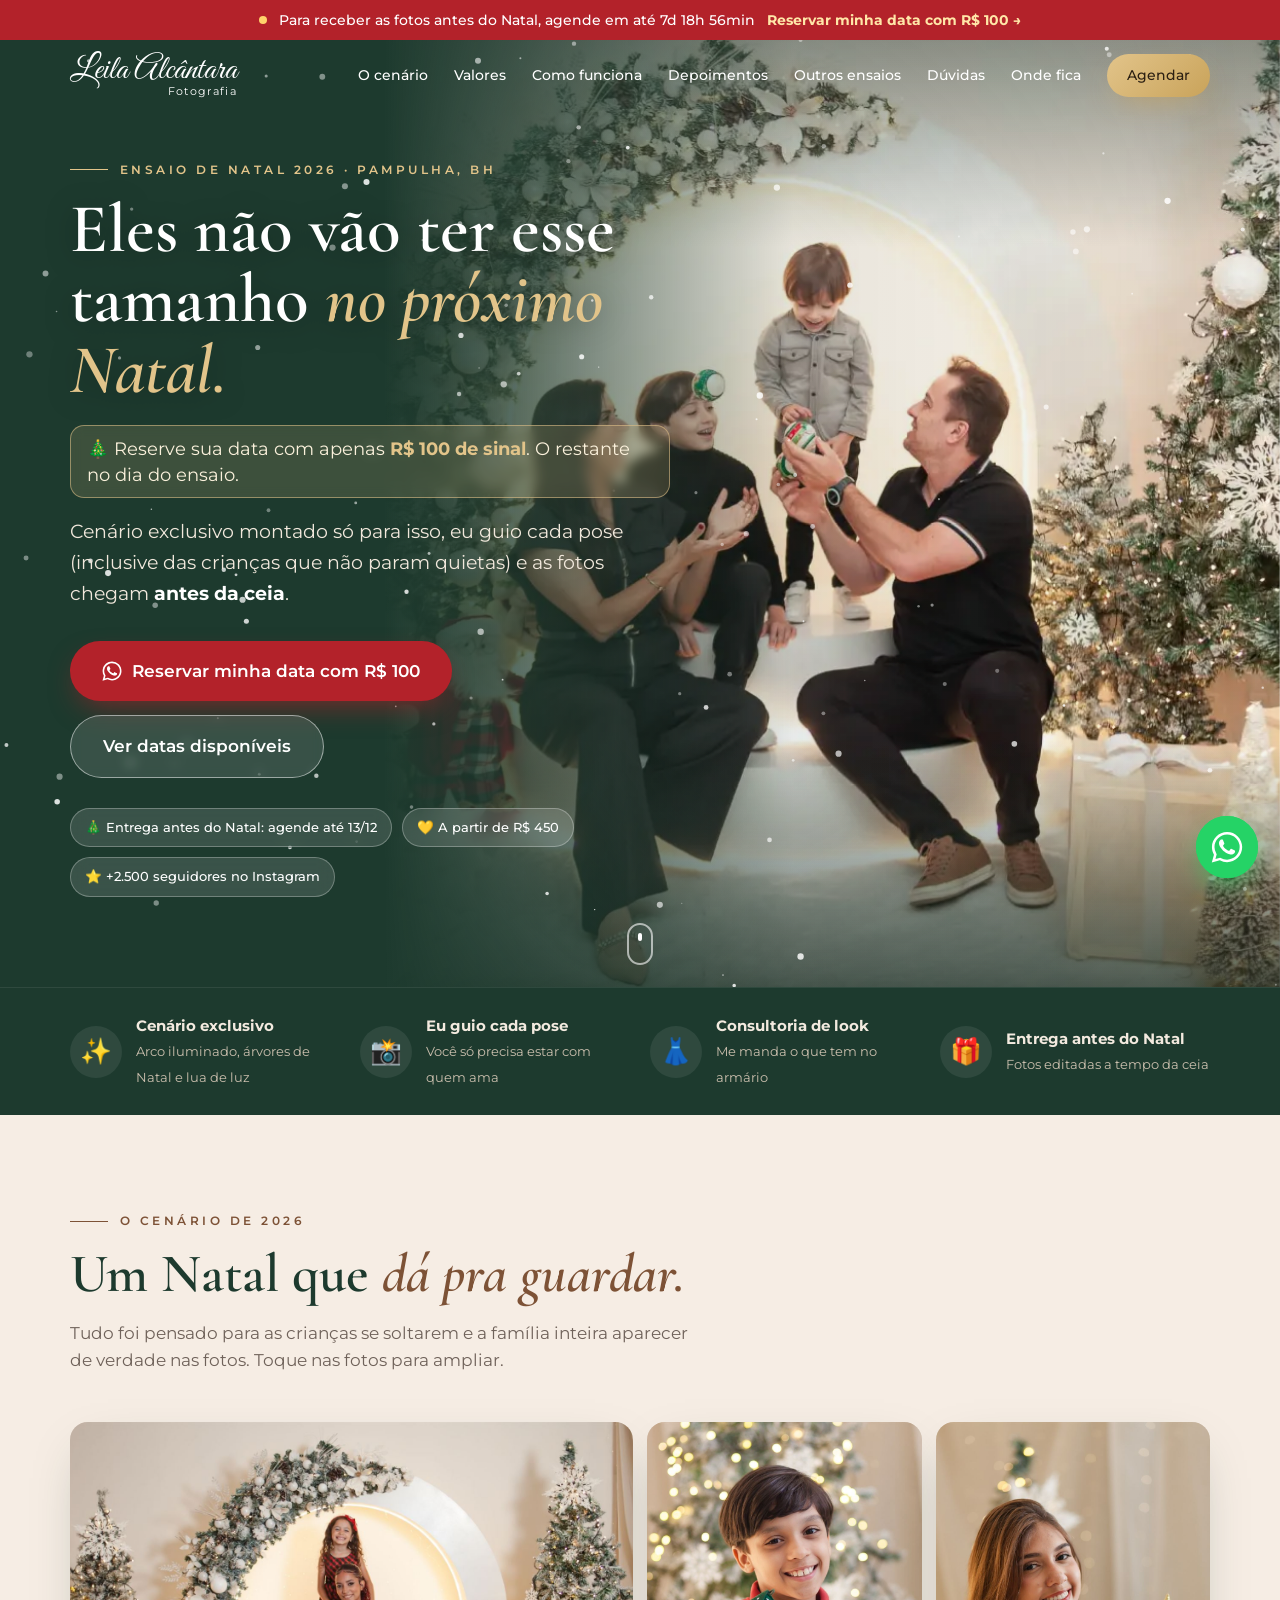
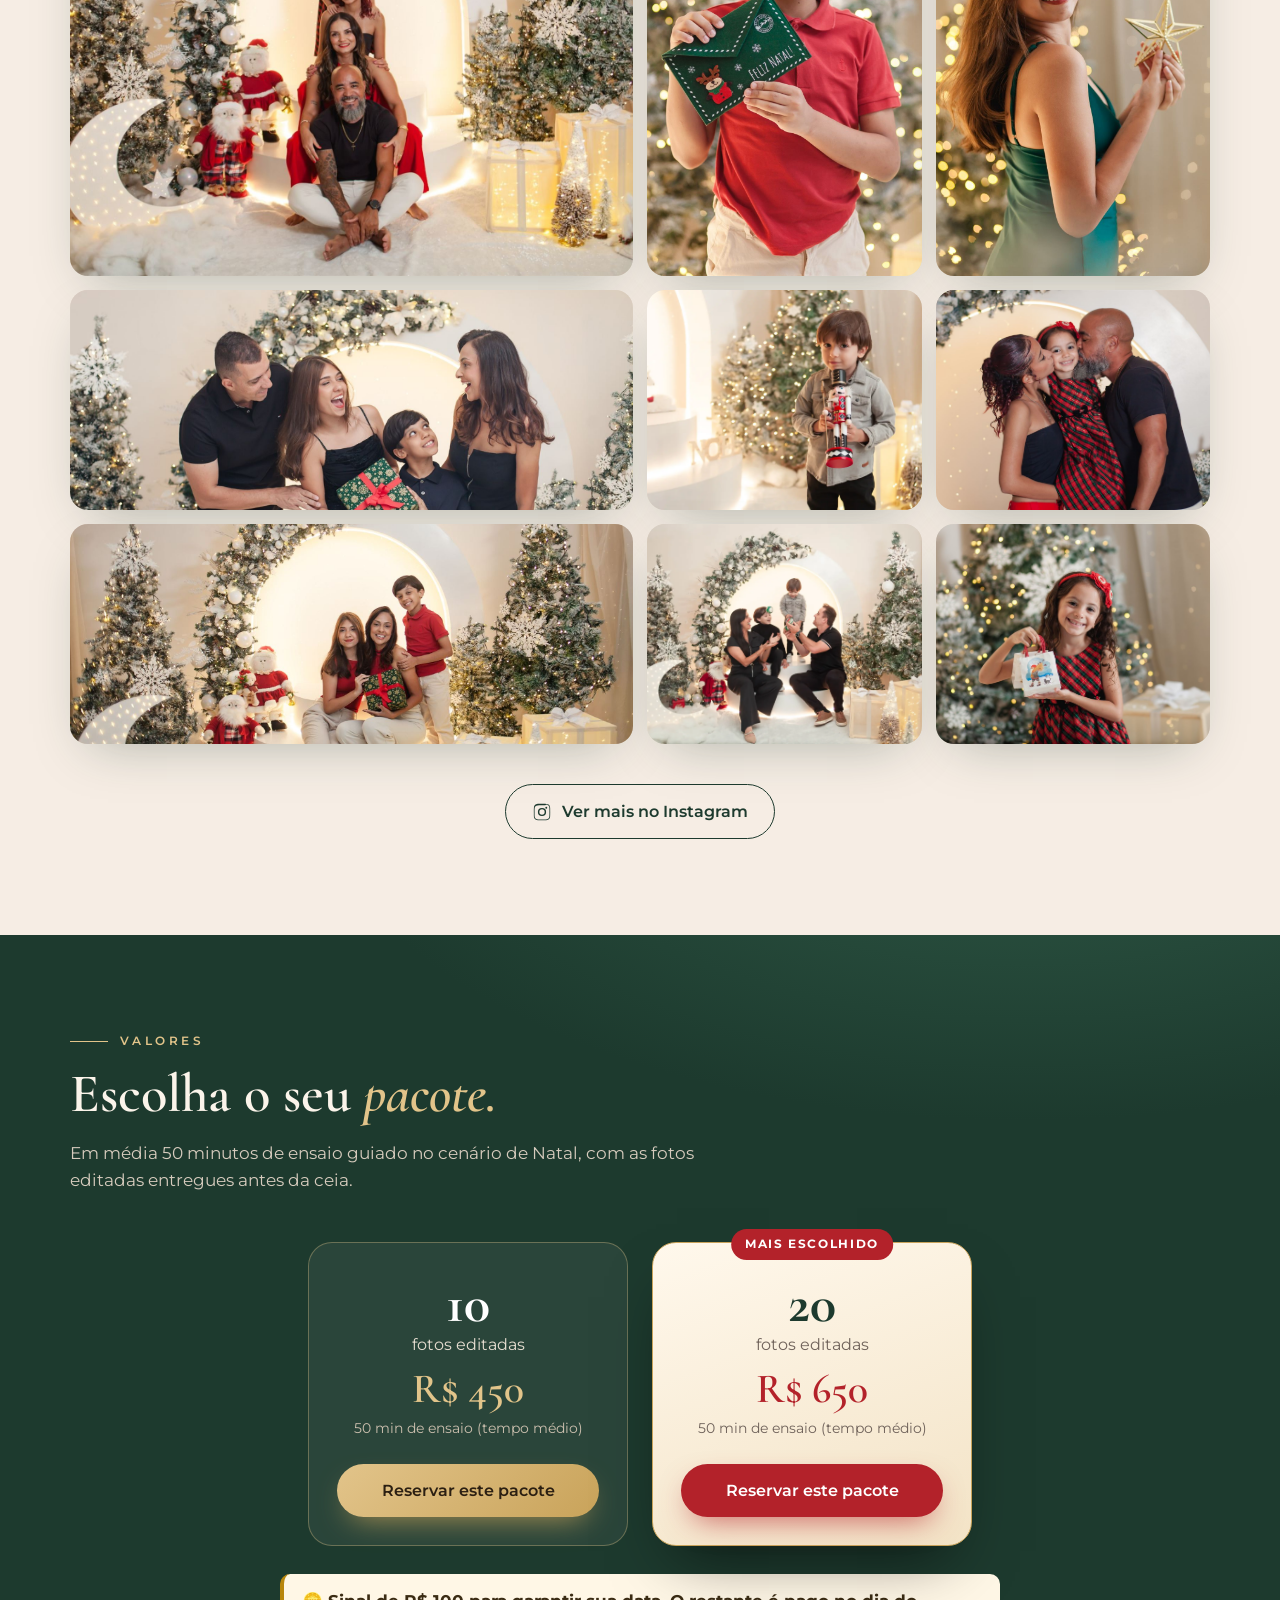
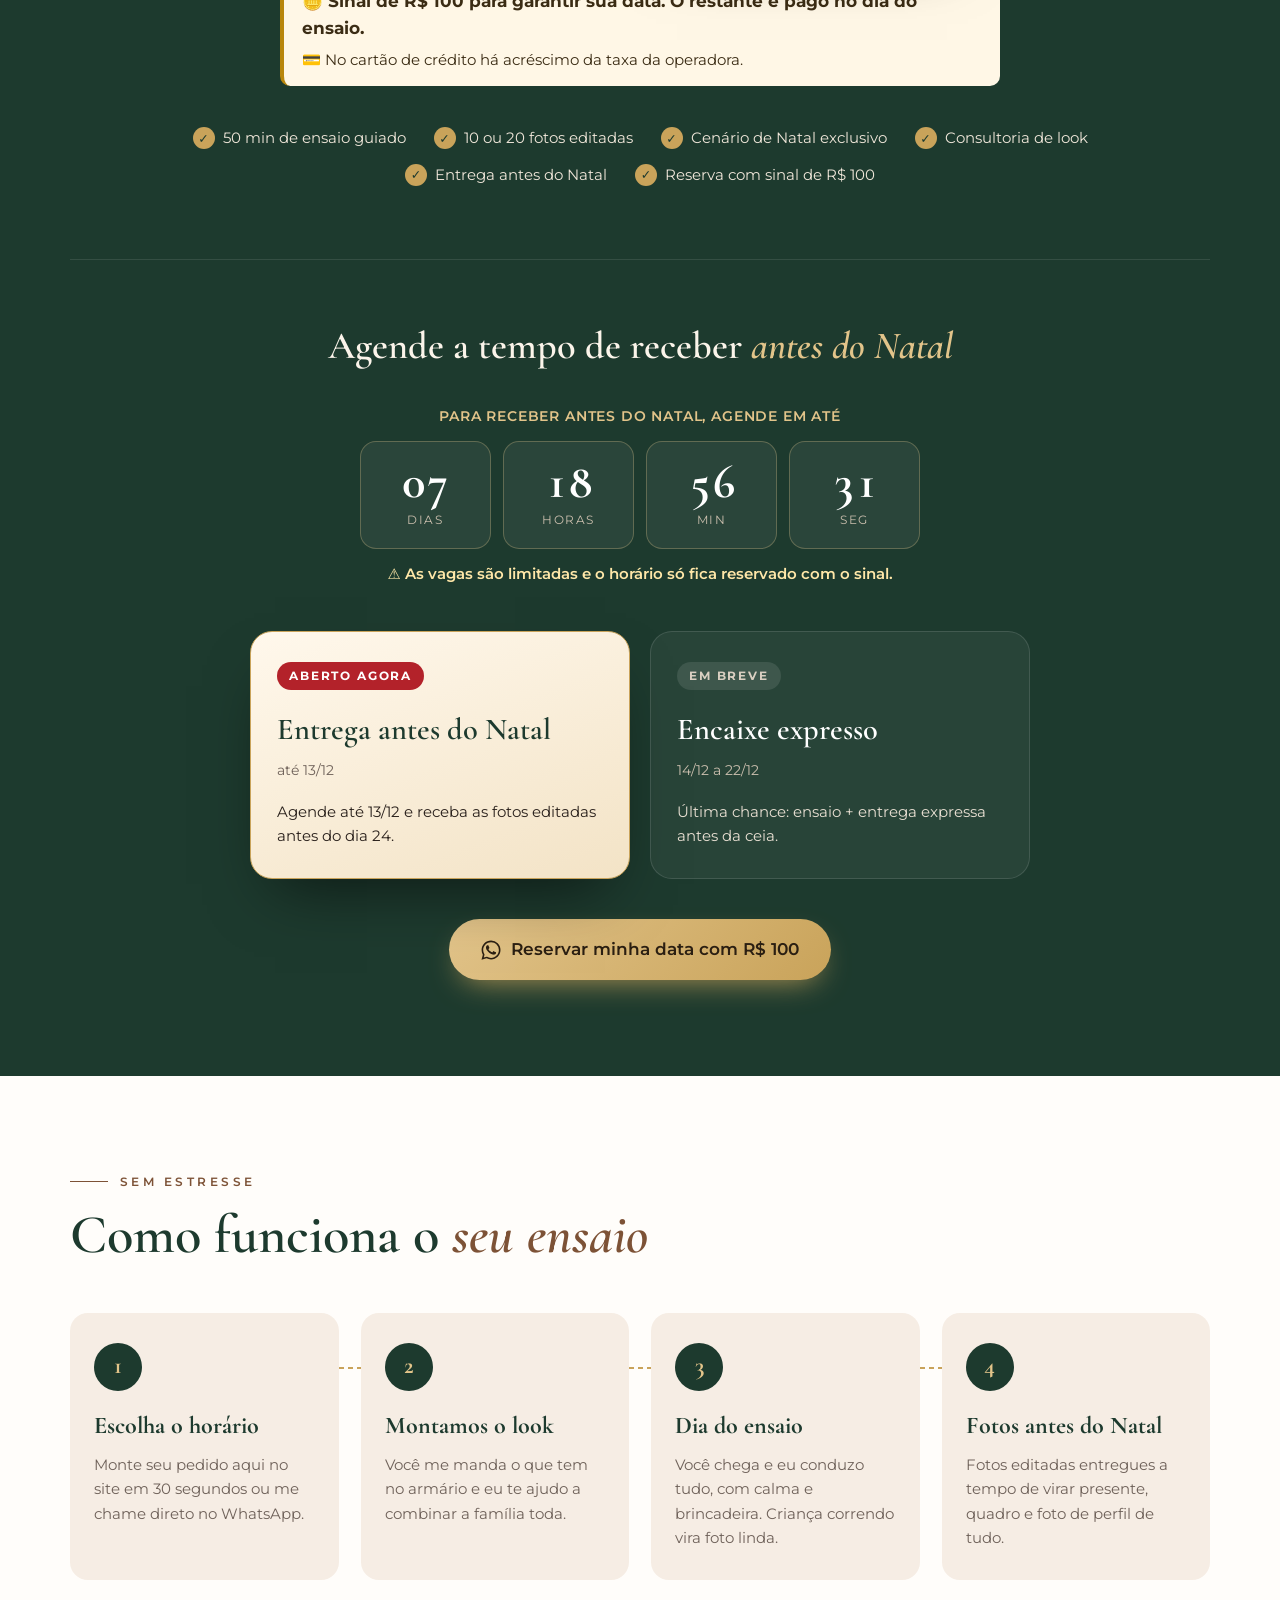
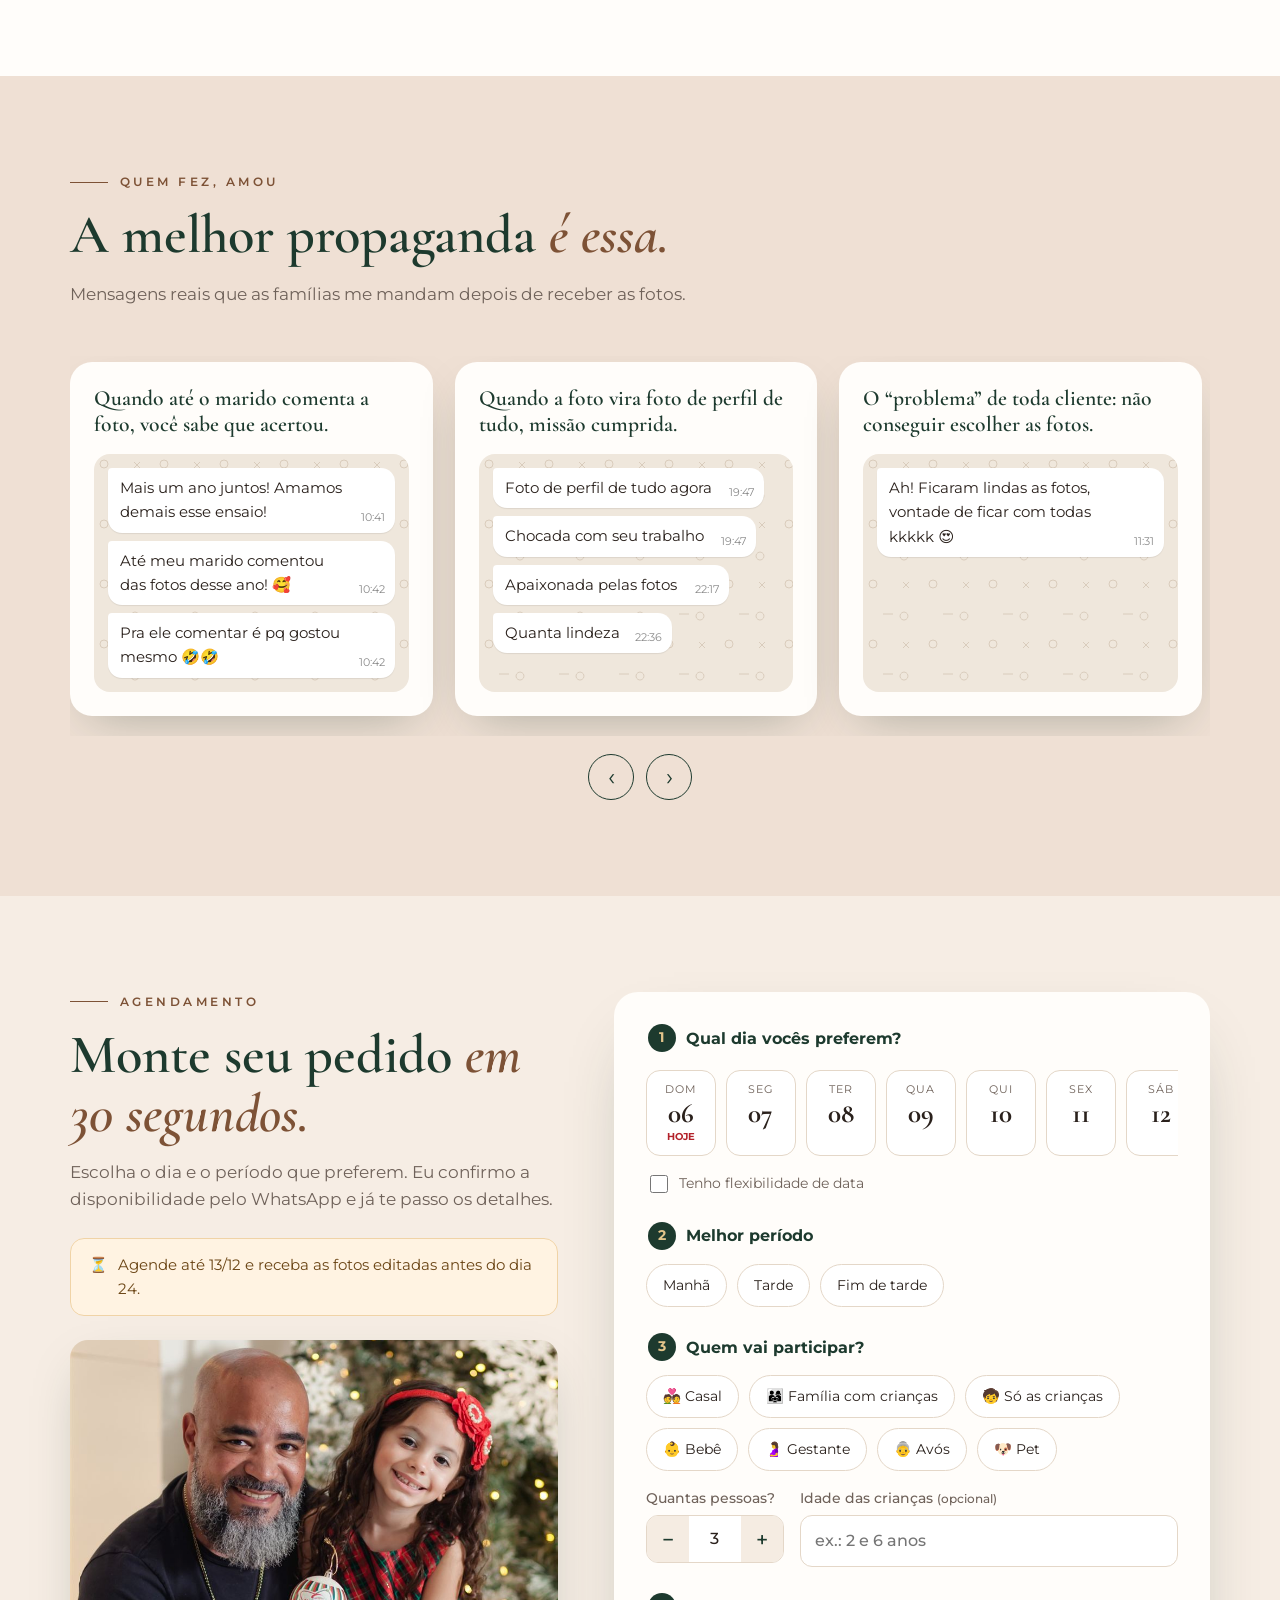
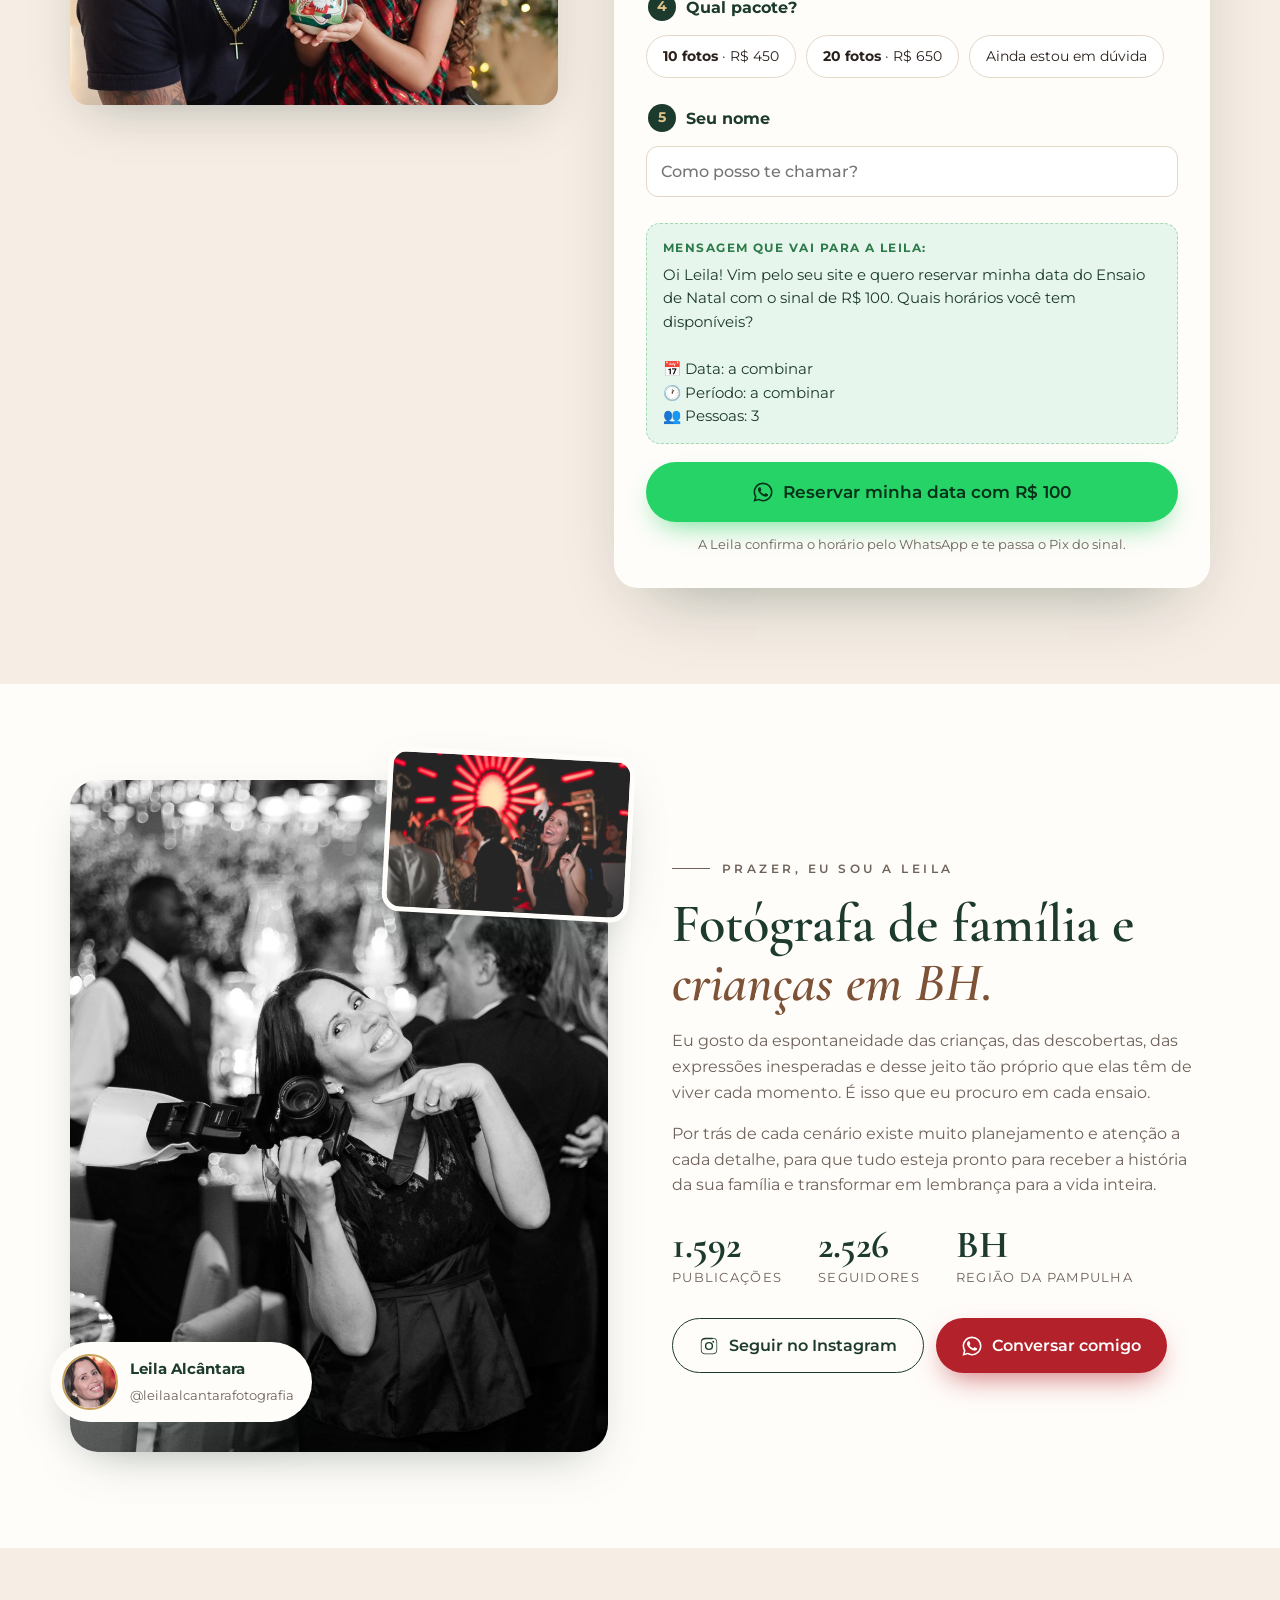
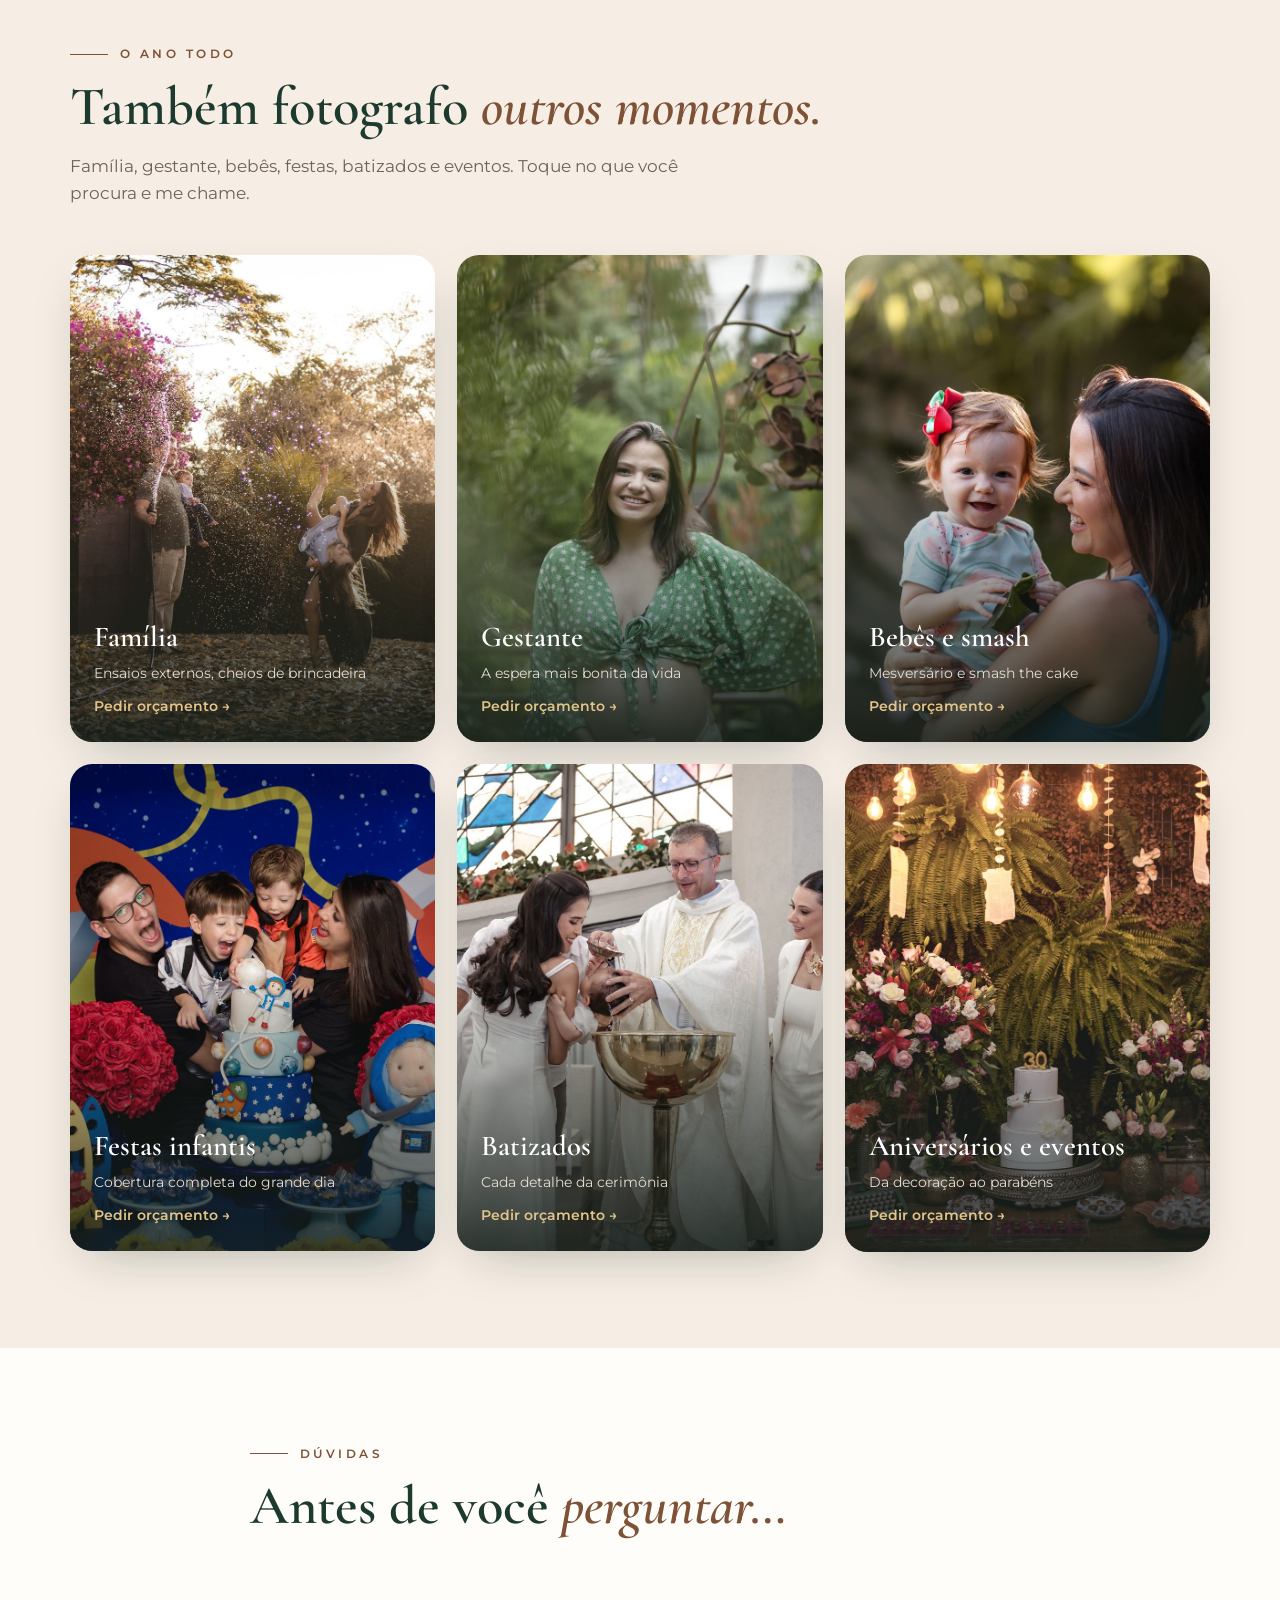
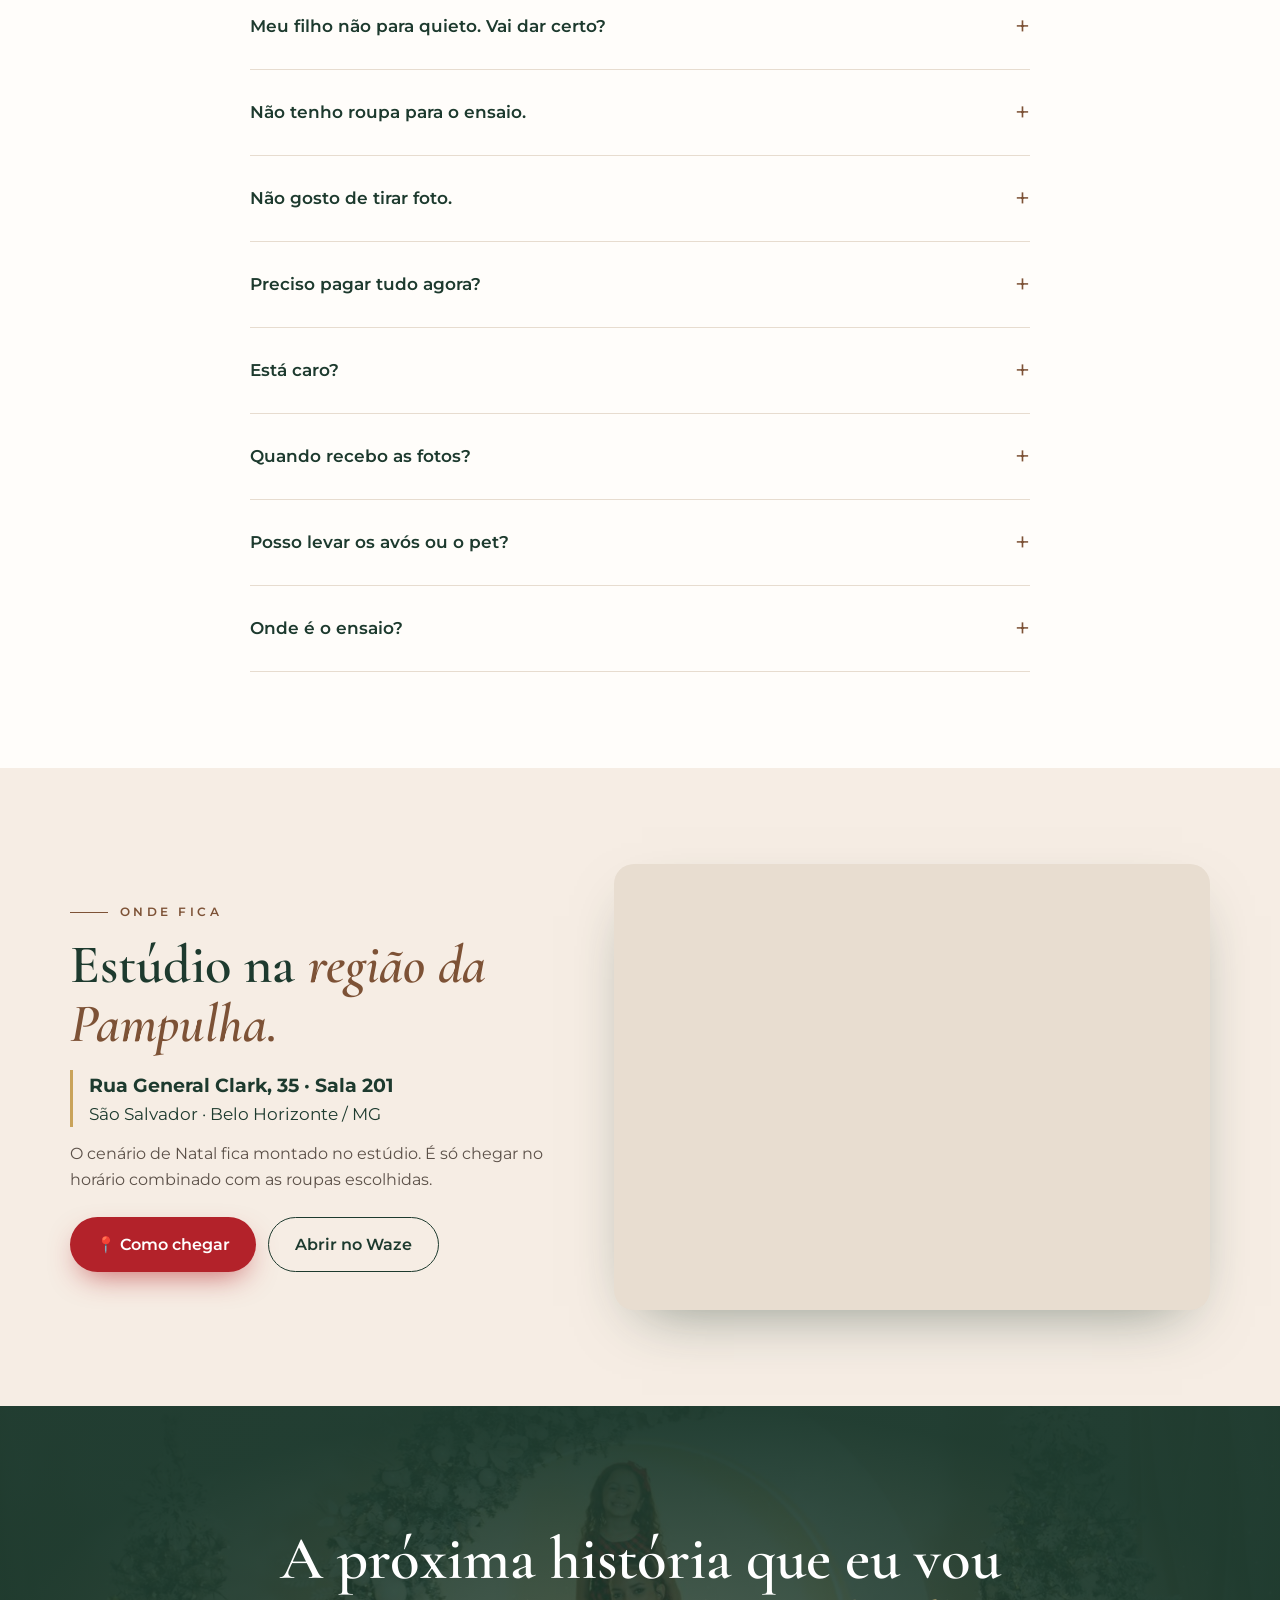
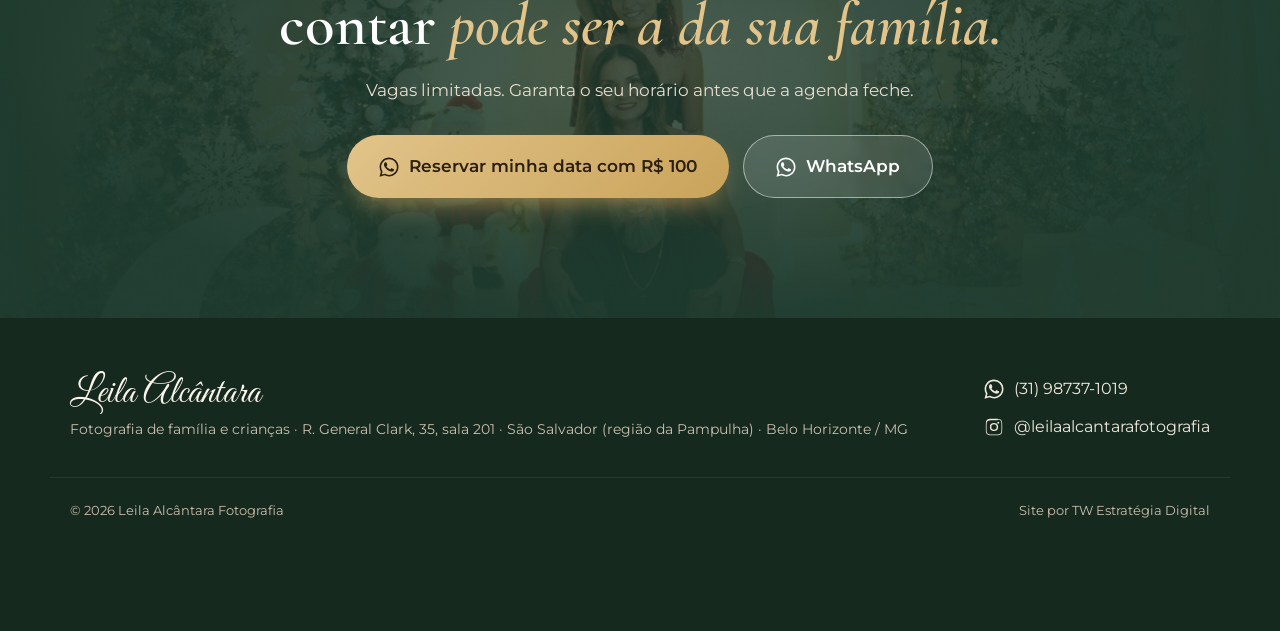
==== commit 1922a202: "Galeria de Natal: beijo da familia e menina com sacolinha no lugar das fotos em baixa; pai e filha a" ====
--- a/index.html
+++ b/index.html
@@ -120,10 +120,10 @@
       <figure class="g g--tall" data-full="img/natal/menina-estrela.jpg"><img src="img/natal/menina-estrela.jpg" alt="Menina sorrindo segurando estrela dourada com luzes de Natal ao fundo" loading="lazy" style="object-position:center 30%"><figcaption>Brilho de estrela</figcaption></figure>
       <figure class="g g--wide" data-full="img/natal/familia-risada-presente.jpg"><img src="img/natal/familia-risada-presente.jpg" alt="Família rindo junto ao abrir um presente de Natal" loading="lazy" style="object-position:center 35%"><figcaption>Risada que vira foto</figcaption></figure>
       <figure class="g" data-full="img/ig/natal-menino-quebra-nozes.webp"><img src="img/ig/natal-menino-quebra-nozes.webp" alt="Menino com quebra-nozes em frente à árvore de Natal" loading="lazy"><figcaption>Detalhes que encantam</figcaption></figure>
-      <figure class="g" data-full="img/ig/reel-cenario.jpg"><img src="img/ig/reel-cenario.jpg" alt="Cenário de Natal com lua iluminada e Papai Noel" loading="lazy"><figcaption>O cenário pronto pra você</figcaption></figure>
+      <figure class="g" data-full="img/natal/beijo-irmas-pai.jpg"><img src="img/natal/beijo-irmas-pai.jpg" alt="Pai e irmã beijando a menina no cenário de Natal" loading="lazy" style="object-position:45% center"><figcaption>Amor em dobro</figcaption></figure>
       <figure class="g g--wide" data-full="img/natal/mae-filhos-presente.jpg"><img src="img/natal/mae-filhos-presente.jpg" alt="Mãe com os filhos e um presente no cenário de Natal" loading="lazy" style="object-position:60% center"><figcaption>Mãe e filhos</figcaption></figure>
       <figure class="g" data-full="img/ig/natal-familia-arco.webp"><img src="img/ig/natal-familia-arco.webp" alt="Família no cenário de Natal com arco iluminado" loading="lazy"><figcaption>Família no arco iluminado</figcaption></figure>
-      <figure class="g" data-full="img/ig/natal-menino-carta.webp"><img src="img/ig/natal-menino-carta.webp" alt="Menino sorrindo com carta de Natal" loading="lazy"><figcaption>Sorriso de Natal</figcaption></figure>
+      <figure class="g" data-full="img/natal/menina-sacolinha.jpg"><img src="img/natal/menina-sacolinha.jpg" alt="Menina sorrindo com sacolinha de presente em frente à árvore de Natal" loading="lazy" style="object-position:55% center"><figcaption>Surpresa na sacolinha</figcaption></figure>
     </div>
 
     <div class="center mt">
@@ -253,7 +253,7 @@
       <h2 class="title">Monte seu pedido <em>em 30 segundos.</em></h2>
       <p class="lead">Escolha o dia e o período que preferem. Eu confirmo a disponibilidade pelo WhatsApp e já te passo os detalhes.</p>
       <div class="booking__alert" id="booking-alert">⏳ <span>Para receber antes do dia 24, quanto antes agendar, melhor.</span></div>
-      <img class="booking__photo" src="img/ig/natal-menino-carta.webp" alt="" loading="lazy">
+      <img class="booking__photo" src="img/natal/pai-filha-bola.jpg" style="object-position:center 28%" alt="" loading="lazy">
     </div>
 
     <form class="card form" id="booking-form" novalidate>
